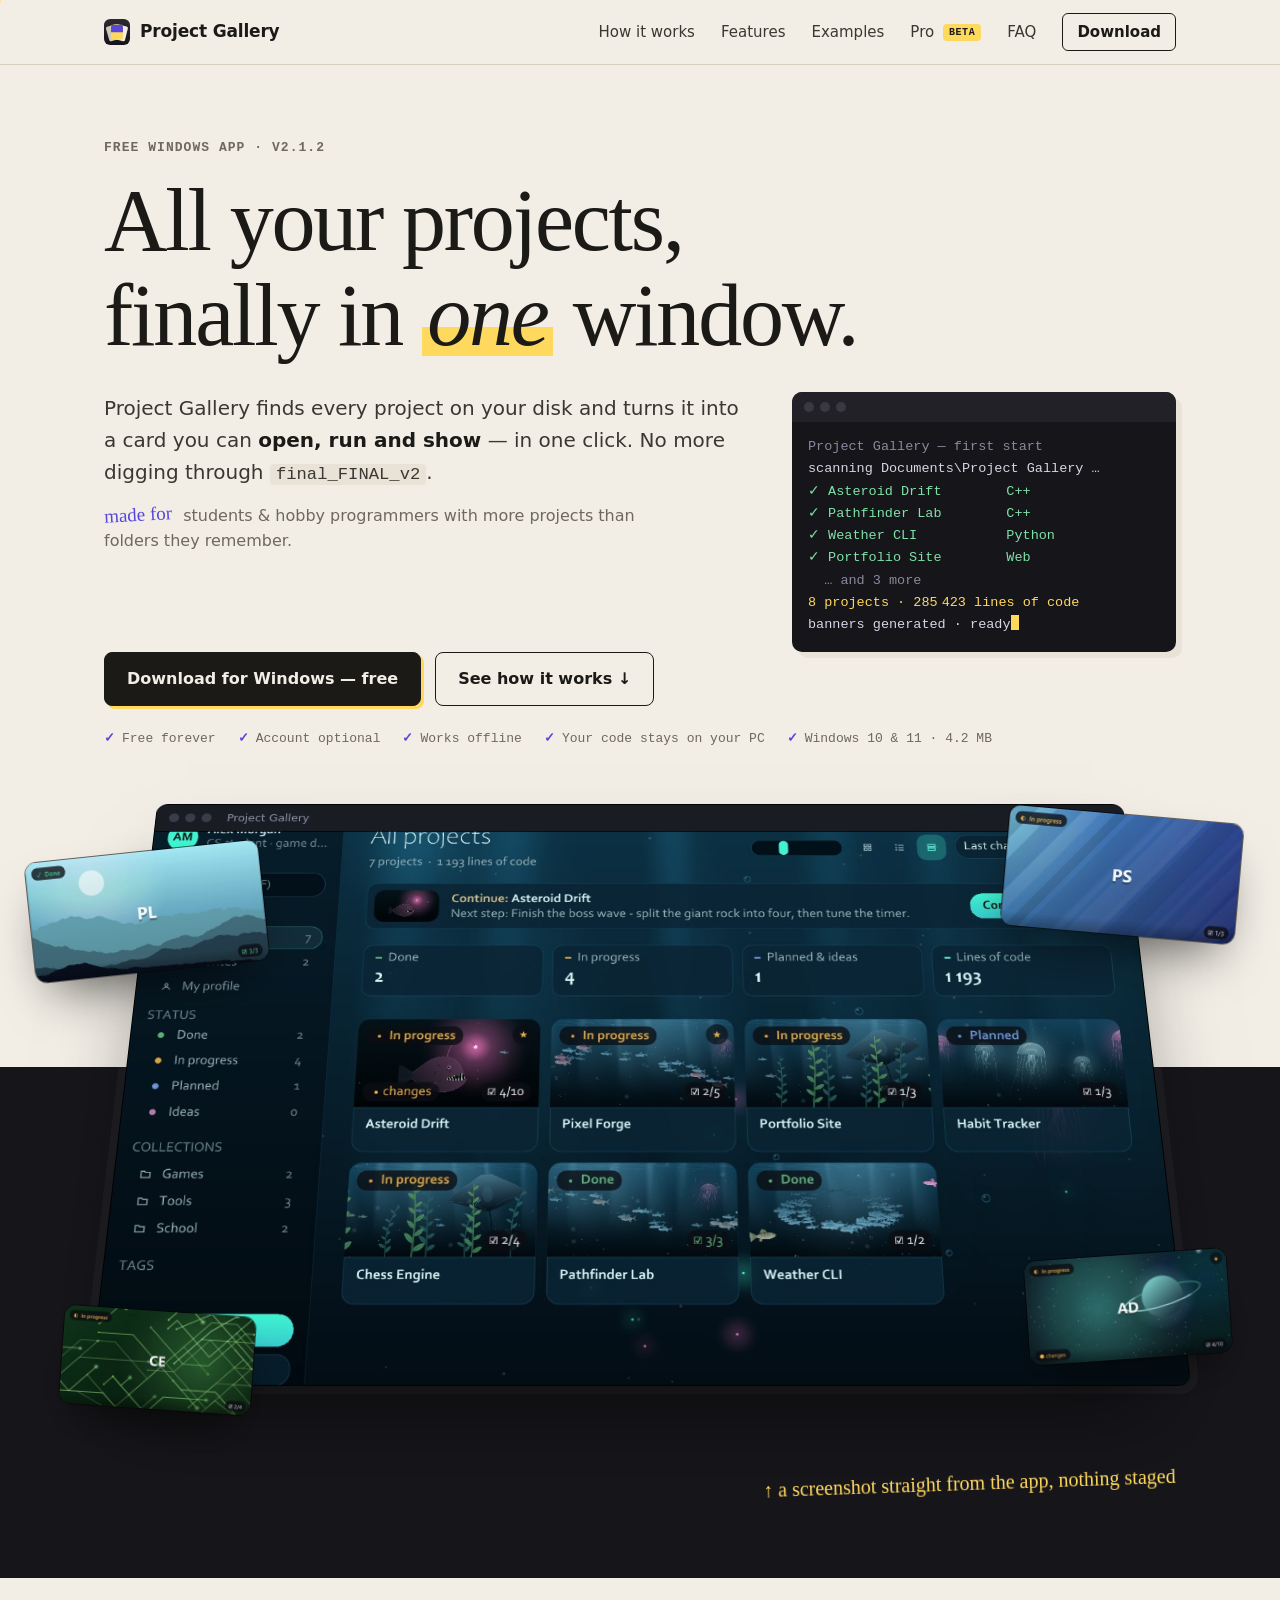
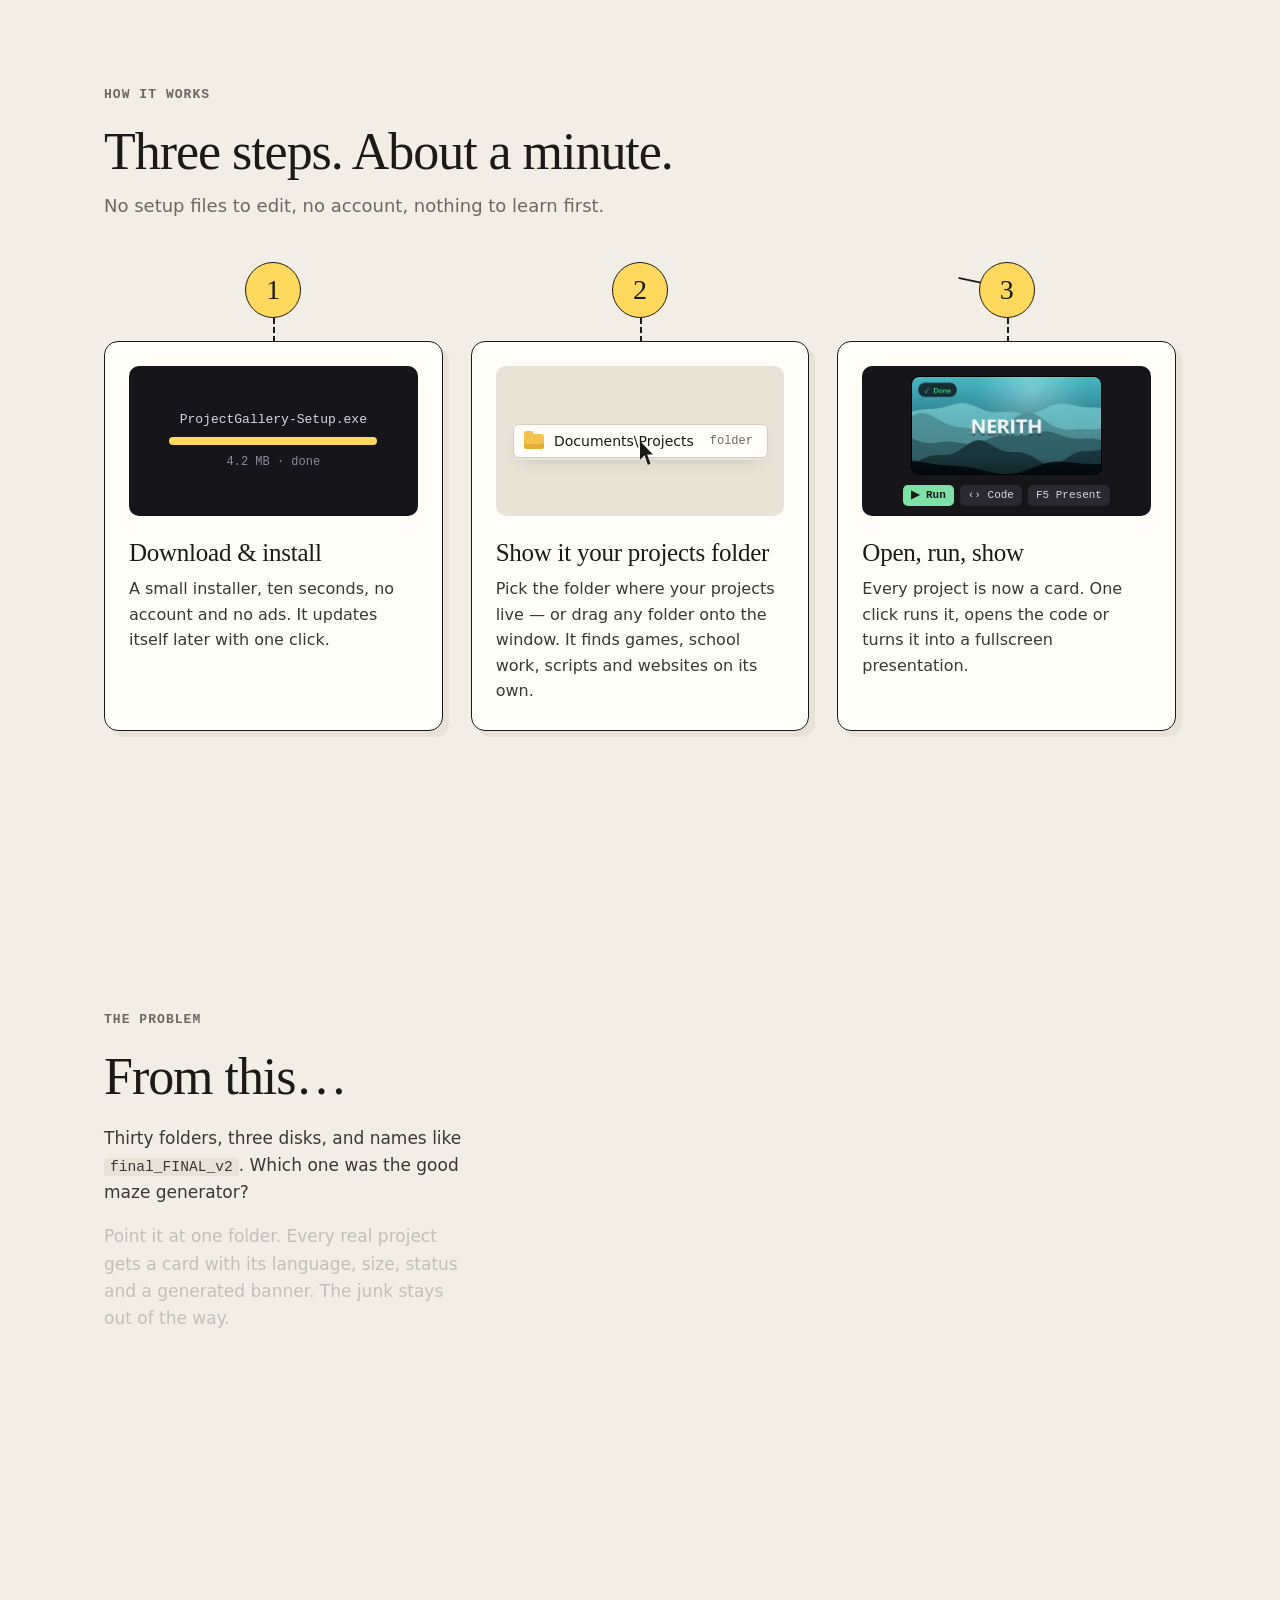
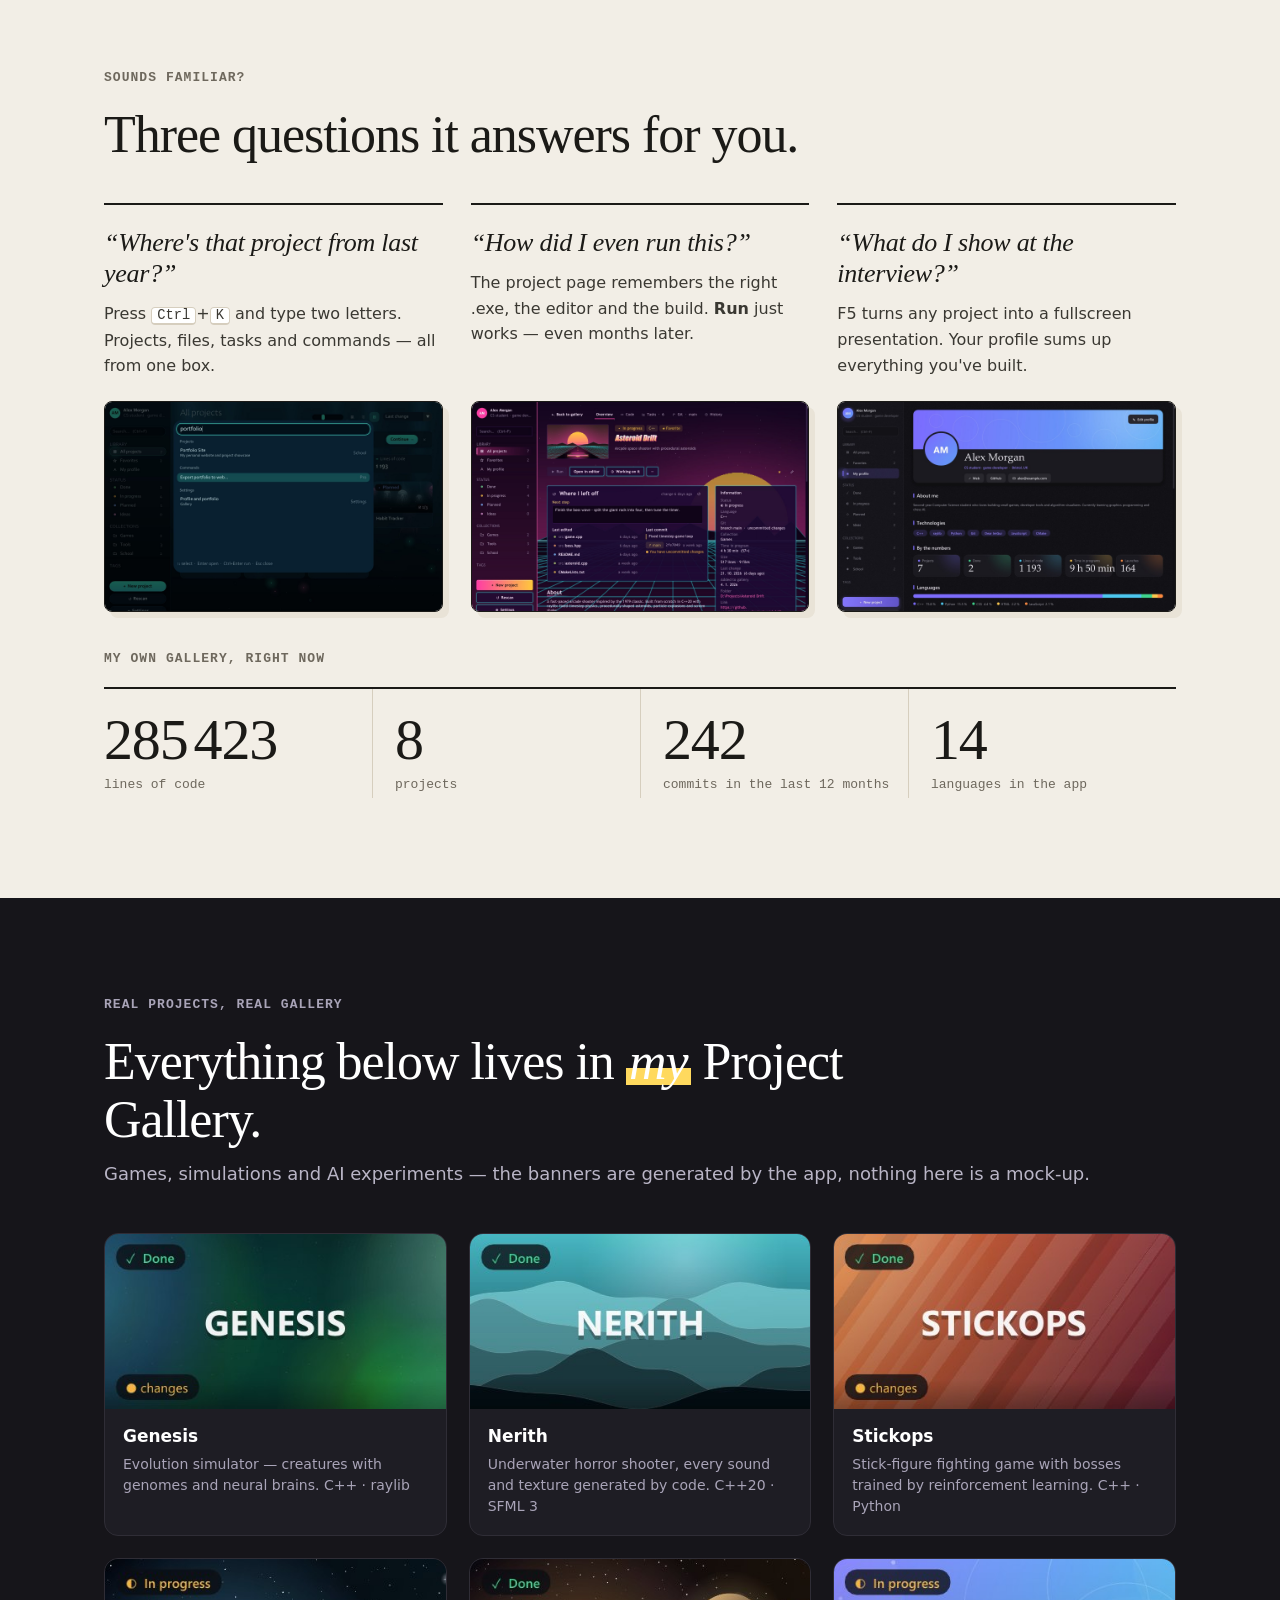
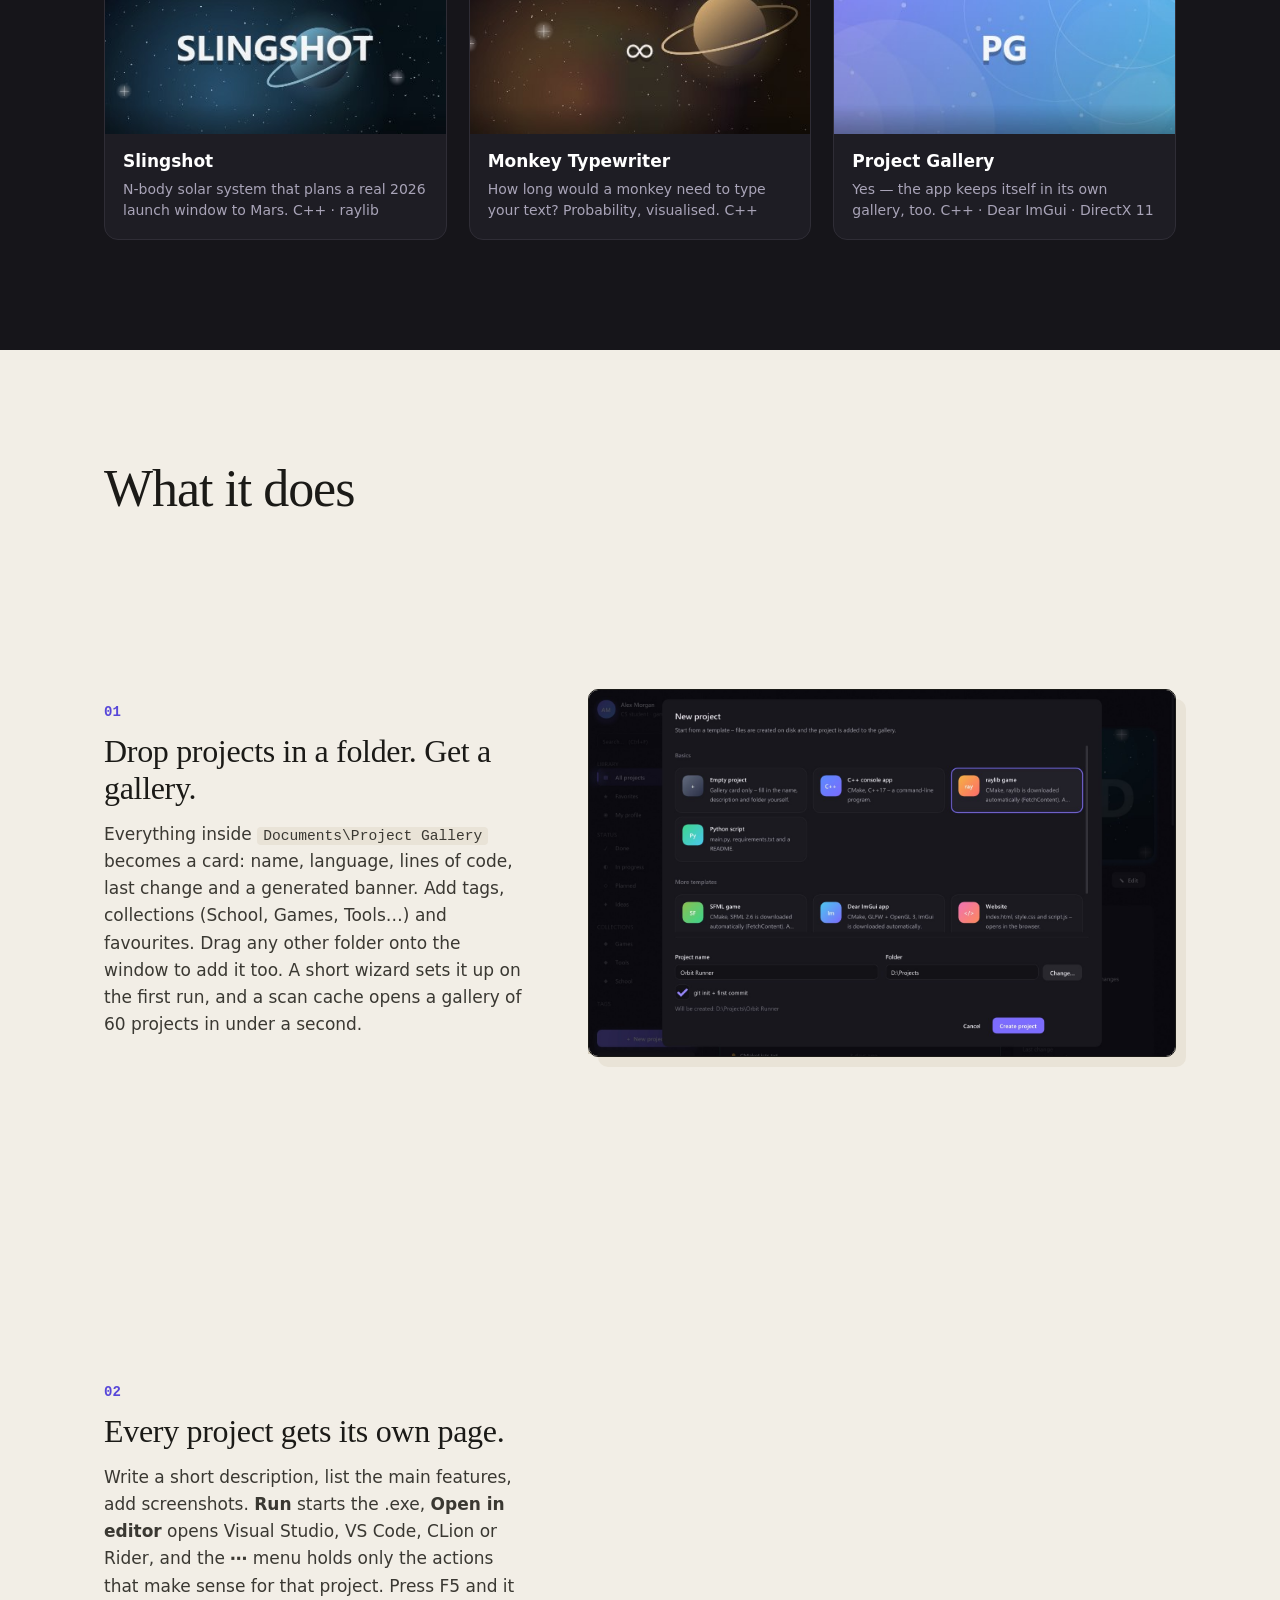
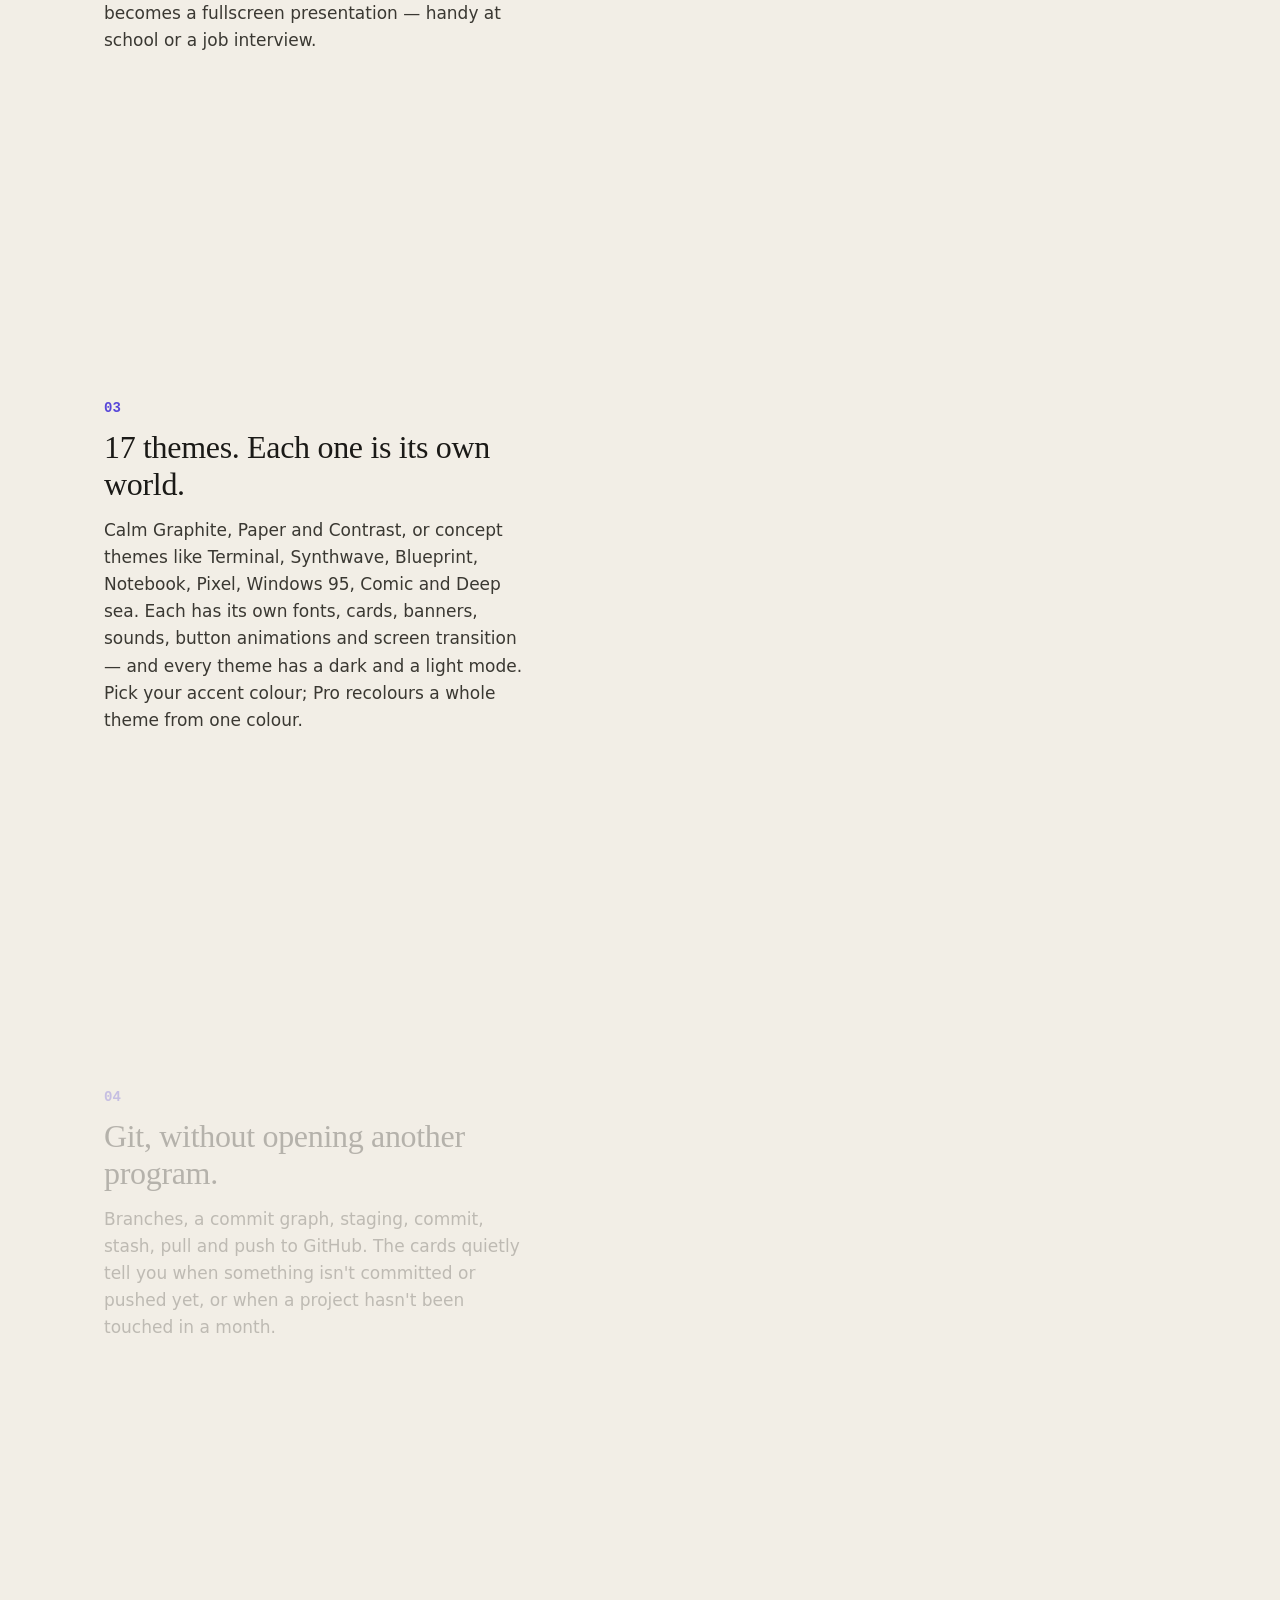
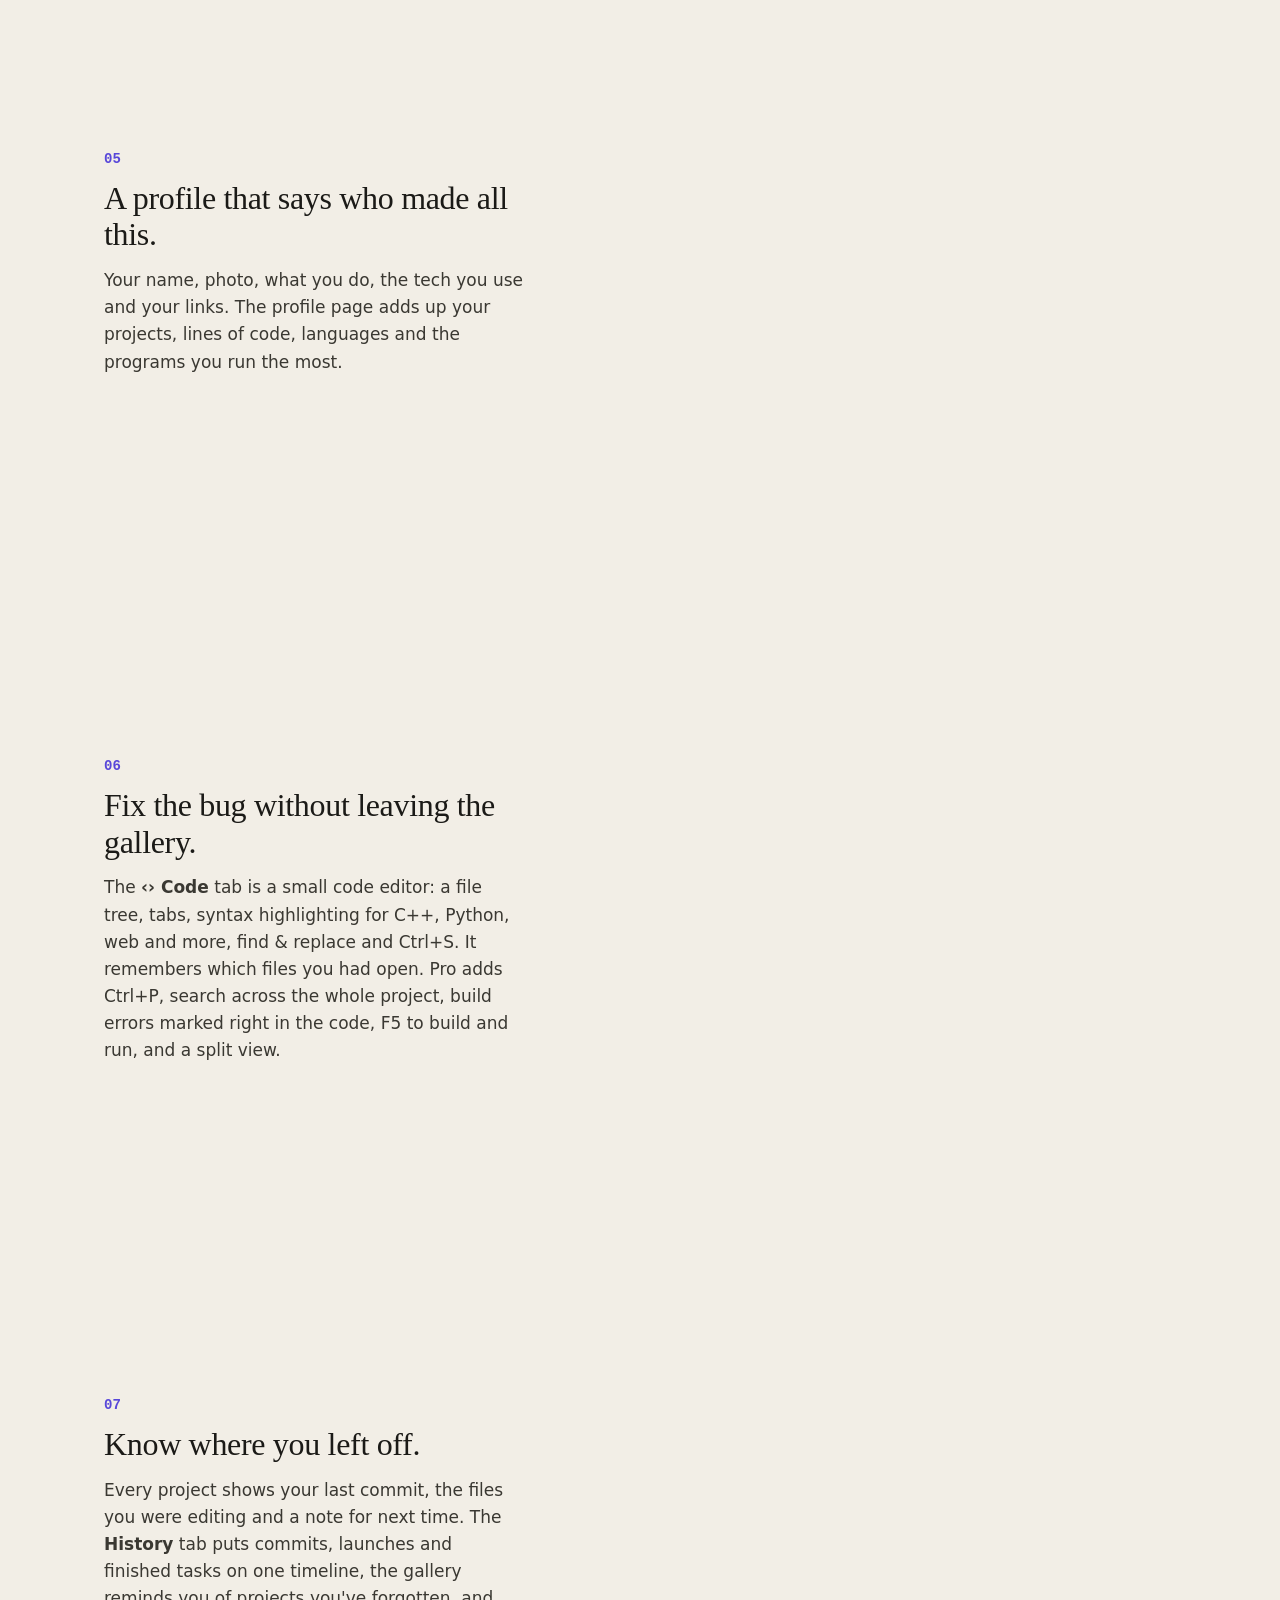
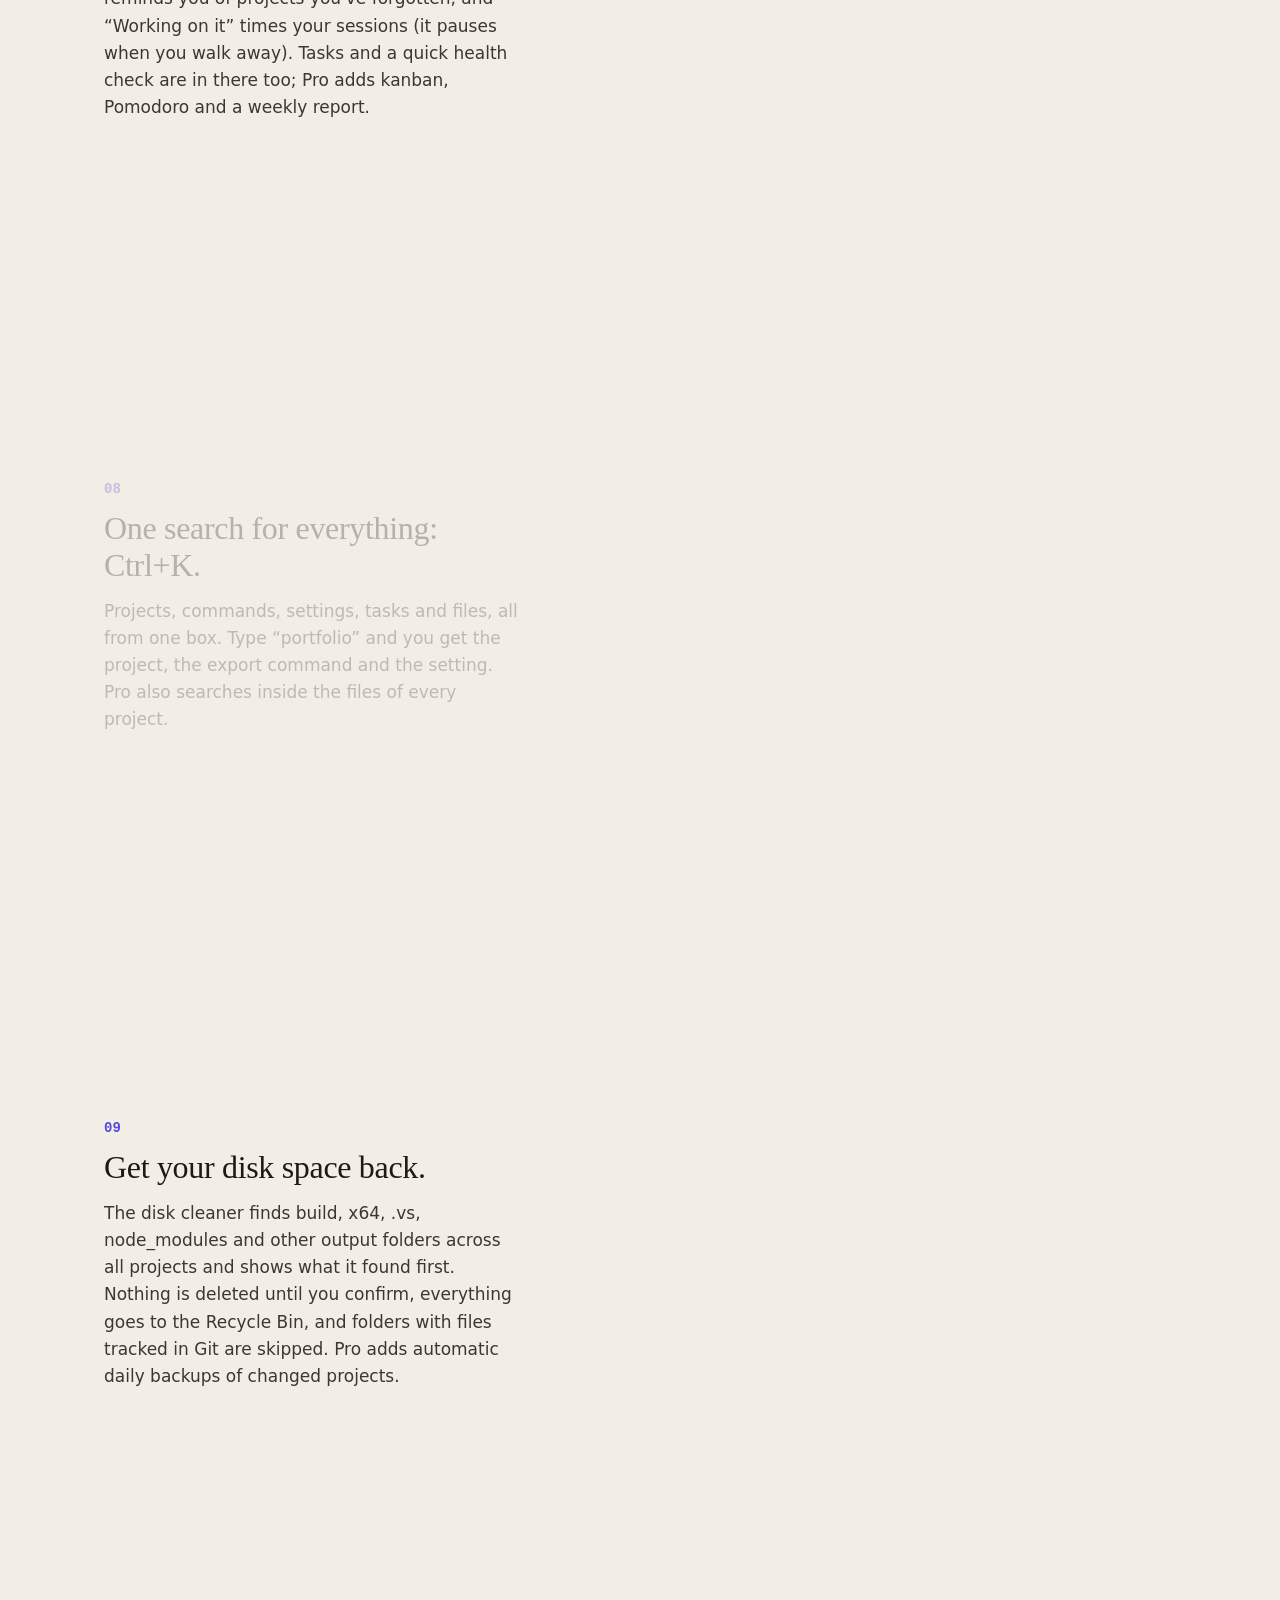
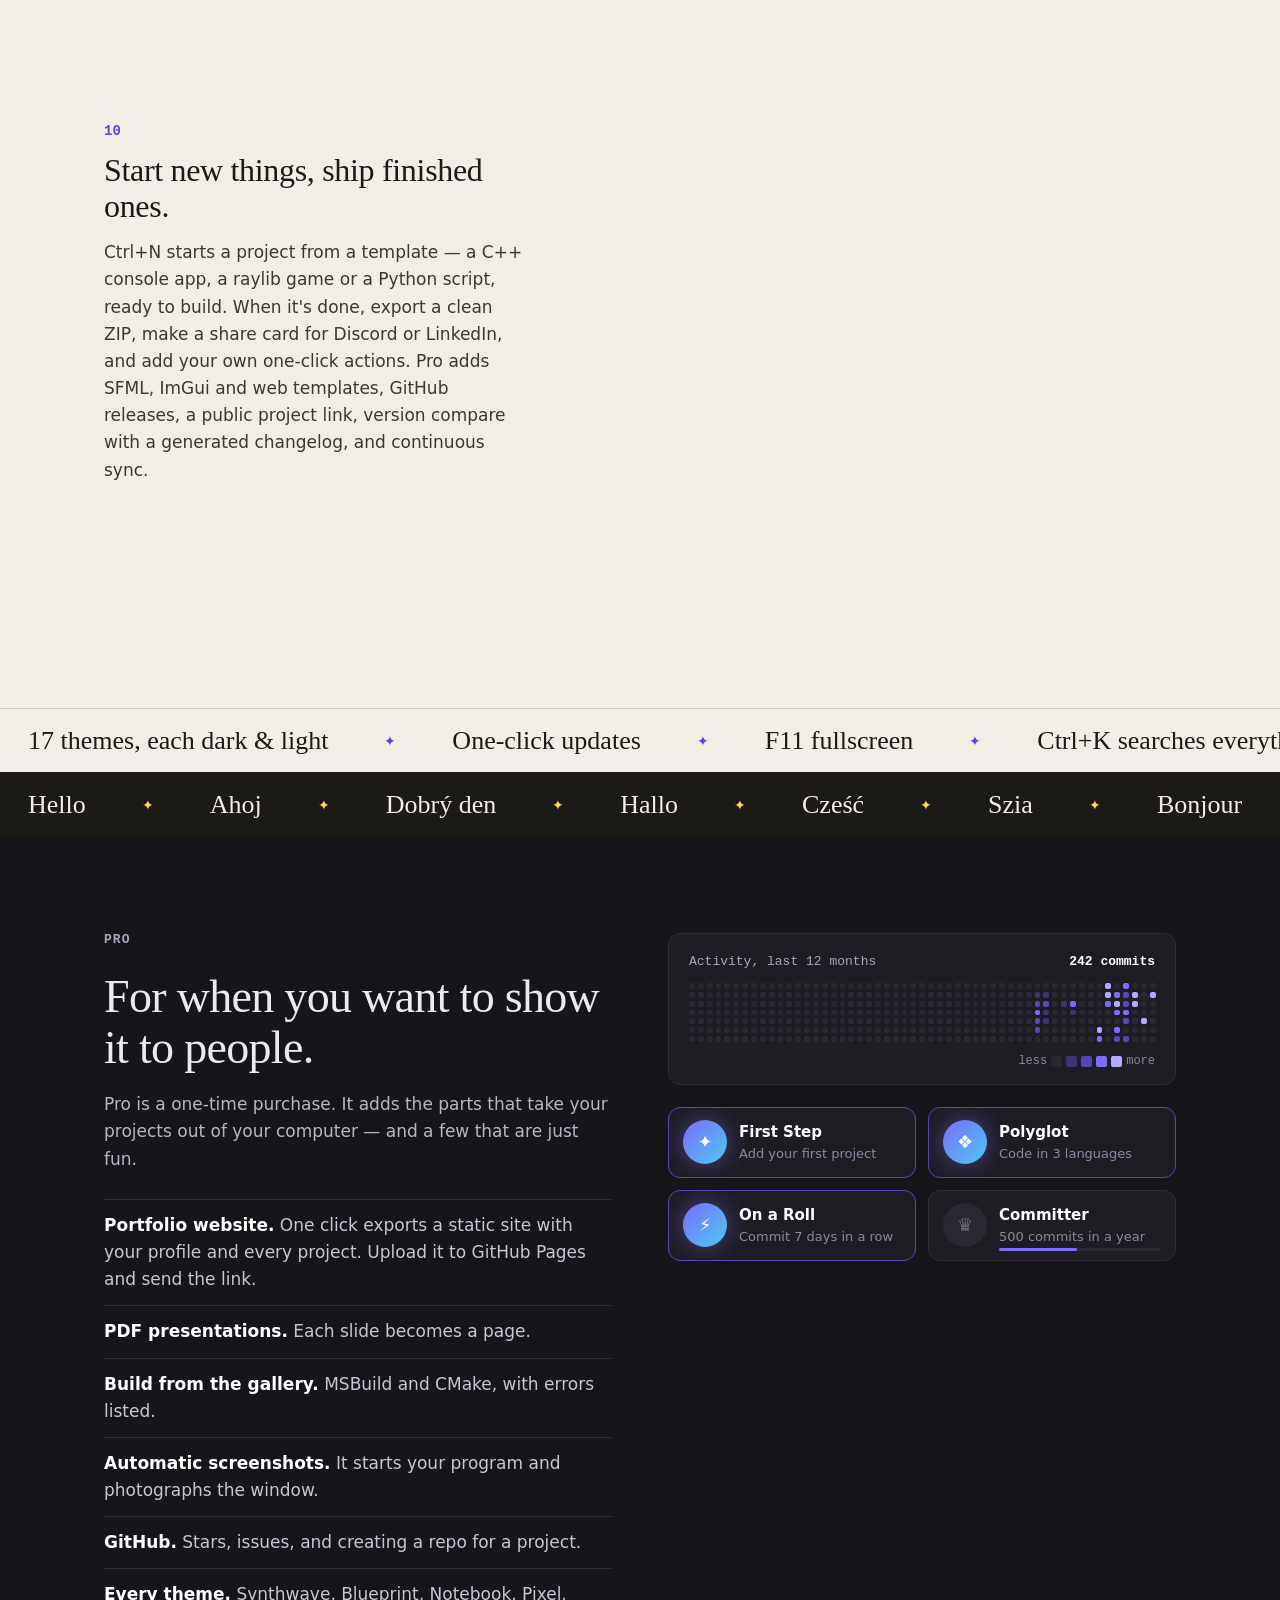
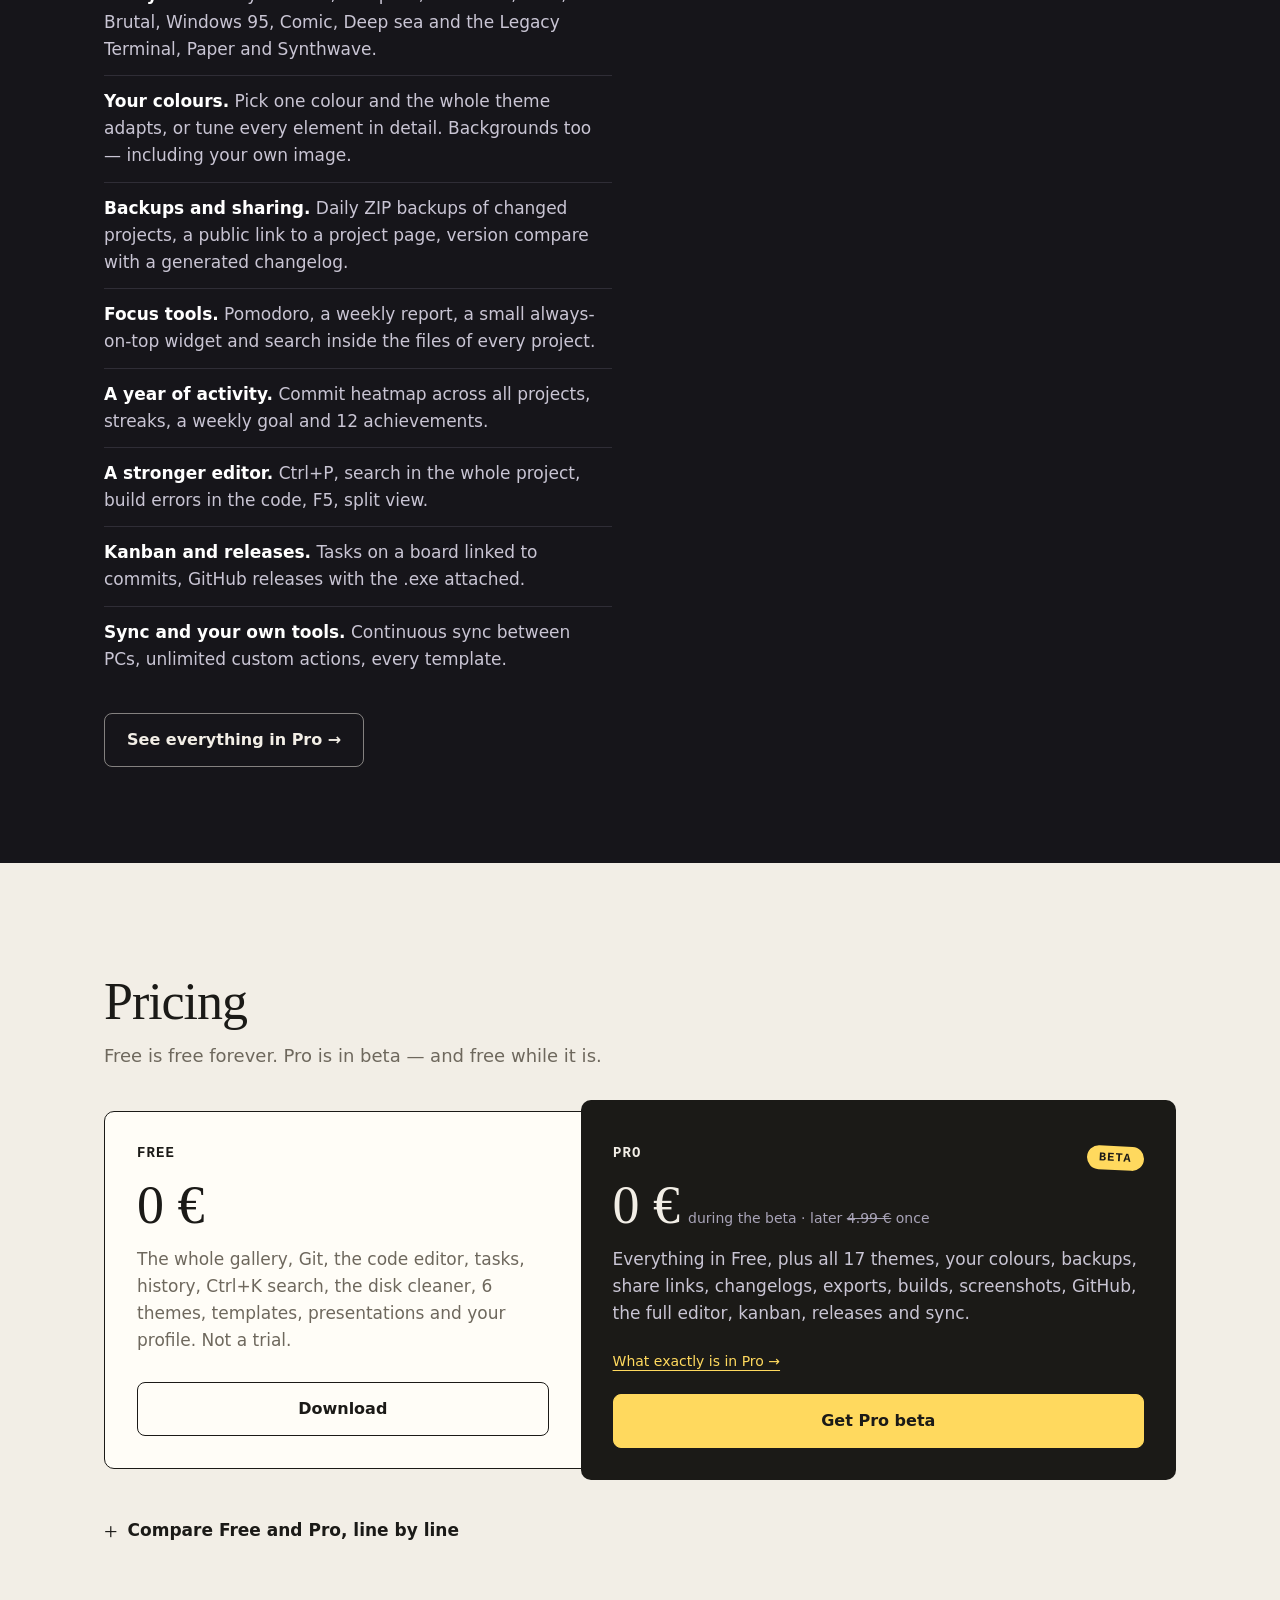
==== index.html @ cb6d7d83 "Merge main" ====
<!doctype html>
<html lang="en">
<head>
<meta charset="utf-8">
<meta name="viewport" content="width=device-width, initial-scale=1">
<title>Project Gallery — all your projects in one window</title>
<meta name="description" content="A small Windows app that turns the folder full of your old and new projects into a gallery you can actually open, run and show to people.">
<link rel="icon" href="assets/img/favicon.svg" type="image/svg+xml">
<link rel="stylesheet" href="assets/vendor/lenis.css">
<link rel="stylesheet" href="assets/css/style.css">
<link rel="stylesheet" href="assets/css/dynamic.css">
<script>
  // animácie len ak ich používateľ nevypol; ak sa skript nenačíta, obsah sa po chvíli aj tak ukáže
  if (!matchMedia("(prefers-reduced-motion: reduce)").matches) {
    document.documentElement.classList.add("js-anim");
    setTimeout(function () { if (!window.__dynReady) document.documentElement.classList.remove("js-anim"); }, 3000);
  }
</script>
<meta property="og:type" content="website">
<meta property="og:url" content="https://baca-z-lesa.github.io/">
<meta property="og:title" content="Project Gallery — all your projects in one window">
<meta property="og:description" content="A free Windows app that finds every project on your disk and turns it into a card you can open, run and show. Pro is free during the beta.">
<meta property="og:image" content="https://baca-z-lesa.github.io/assets/img/new/gallery.jpg">
<meta name="twitter:card" content="summary_large_image">
</head>
<body class="dyn">

<div class="progress" aria-hidden="true"><span></span></div>

<header class="top">
  <div class="wrap top-in">
    <a class="brand" href="#top">
      <img class="logo" src="assets/img/logo.svg" width="26" height="26" alt="">
      Project Gallery
    </a>
    <nav>
      <a href="#how">How it works</a>
      <a href="#features">Features</a>
      <a href="#showcase">Examples</a>
      <a href="pro.html">Pro <small class="beta-pill">beta</small></a>
      <a href="#faq">FAQ</a>
      <a class="nav-dl" data-href="download" href="#">Download</a>
    </nav>
  </div>
</header>

<main id="top">

<!-- ============================================================ HERO -->
<section class="d-hero">
  <div class="wrap">
    <p class="kicker reveal-up">Free Windows app · v<span data-site="version">2.1.2</span></p>
    <h1 class="d-title">
      <span class="line"><span>All your projects,</span></span>
      <span class="line"><span>finally in <em class="mark">one</em> window.</span></span>
    </h1>
    <div class="d-hero-row">
      <div>
        <p class="lede reveal-up">Project Gallery finds every project on your disk and turns it into a card you can <b>open, run and show</b> — in one click. No more digging through <code>final_FINAL_v2</code>.</p>
        <p class="for reveal-up"><span class="hand-in">made for</span> students &amp; hobby programmers with more projects than folders they remember.</p>
      </div>
      <div class="term reveal-up" aria-hidden="true">
        <div class="term-bar"><i></i><i></i><i></i></div>
        <pre><code id="term"></code></pre>
      </div>
    </div>
    <div class="cta reveal-up">
      <a class="btn btn-ink magnet" data-href="download" href="#">Download for Windows — free</a>
      <a class="btn btn-line magnet" href="#how">See how it works ↓</a>
    </div>
    <ul class="trust reveal-up">
      <li>Free forever</li><li>Account optional</li><li>Works offline</li><li>Your code stays on your PC</li><li>Windows 10 &amp; 11 · 4.2&nbsp;MB</li>
    </ul>
  </div>

  <div class="d-stage">
    <div class="wrap">
      <div class="d-frame-wrap">
        <figure class="d-frame">
          <div class="d-frame-bar"><i></i><i></i><i></i><span>Project Gallery</span></div>
          <img class="d-video" src="assets/img/new/gallery.jpg" alt="Project Gallery with a demo gallery of seven projects">
        </figure>
        <img class="float f1" src="assets/img/new/cards-pathfinder-lab.jpg" alt="" aria-hidden="true">
        <img class="float f2" src="assets/img/new/cards-portfolio-site.jpg" alt="" aria-hidden="true">
        <img class="float f3" src="assets/img/new/cards-chess-engine.jpg" alt="" aria-hidden="true">
        <img class="float f4" src="assets/img/new/cards-asteroid-drift.jpg" alt="" aria-hidden="true">
      </div>
      <p class="d-caption"><span class="hand">↑ a screenshot straight from the app, nothing staged</span></p>
    </div>
  </div>
</section>

<!-- ============================================================ AKO TO FUNGUJE -->
<section id="how" class="how wrap">
  <p class="kicker">How it works</p>
  <h2 class="section-h">Three steps. About a minute.</h2>
  <p class="section-sub">No setup files to edit, no account, nothing to learn first.</p>
  <div class="how-grid">
    <svg class="how-line" viewBox="0 0 1000 40" preserveAspectRatio="none" aria-hidden="true"><path d="M158 20 C 270 -12, 390 52, 500 20 S 730 -12, 842 20"/></svg>
    <article class="how-step">
      <span class="how-n">1</span>
      <div class="how-vis vis-dl" aria-hidden="true">
        <b>ProjectGallery-Setup.exe</b>
        <span class="bar"><i></i></span>
        <small>4.2 MB · done</small>
      </div>
      <h3>Download &amp; install</h3>
      <p>A small installer, ten seconds, no account and no ads. It updates itself later with one click.</p>
    </article>
    <article class="how-step">
      <span class="how-n">2</span>
      <div class="how-vis vis-folder" aria-hidden="true">
        <div class="chip"><b class="fi"></b>Documents\Projects<small>folder</small></div>
        <span class="cursor"></span>
      </div>
      <h3>Show it your projects folder</h3>
      <p>Pick the folder where your projects live — or drag any folder onto the window. It finds games, school work, scripts and websites on its own.</p>
    </article>
    <article class="how-step">
      <span class="how-n">3</span>
      <div class="how-vis vis-card" aria-hidden="true">
        <img src="assets/img/cards/nerith.jpg" alt="">
        <div class="mini-btns"><span class="go">▶ Run</span><span>‹› Code</span><span>F5 Present</span></div>
      </div>
      <h3>Open, run, show</h3>
      <p>Every project is now a card. One click runs it, opens the code or turns it into a fullscreen presentation.</p>
    </article>
  </div>
</section>

<!-- ============================================================ PRED / PO -->
<section id="story" class="d-story">
  <div class="d-story-pin">
    <div class="wrap d-story-in">
      <div class="d-story-text">
        <p class="kicker">The problem</p>
        <h2 class="section-h swap"><span class="s1">From this…</span><span class="s2">…to this.</span></h2>
        <p class="d-story-p p1">Thirty folders, three disks, and names like <code>final_FINAL_v2</code>. Which one was the good maze generator?</p>
        <p class="d-story-p p2">Point it at one folder. Every real project gets a card with its language, size, status and a generated banner. The junk stays out of the way.</p>
      </div>
      <div class="d-board" aria-hidden="true">
        <div class="mess">
          <div class="chip real" data-card="0"><b class="fi"></b>AsteroidDrift<small>File folder</small></div>
          <div class="chip junk"><b class="fi"></b>New folder (3)<small>File folder</small></div>
          <div class="chip real" data-card="1"><b class="fi"></b>pathfinder-lab<small>File folder</small></div>
          <div class="chip junk"><b class="fi"></b>final_FINAL_v2<small>File folder</small></div>
          <div class="chip real" data-card="2"><b class="fi"></b>PixelForge<small>File folder</small></div>
          <div class="chip junk"><b class="fi"></b>test123<small>File folder</small></div>
          <div class="chip real" data-card="3"><b class="fi"></b>chess_engine_v3<small>File folder</small></div>
          <div class="chip junk"><b class="fi"></b>asdf<small>File folder</small></div>
          <div class="chip real" data-card="4"><b class="fi"></b>weather-cli<small>File folder</small></div>
          <div class="chip junk"><b class="fi"></b>school_project_DONT_DELETE<small>File folder</small></div>
          <div class="chip real" data-card="5"><b class="fi"></b>portfolio<small>File folder</small></div>
          <div class="chip junk"><b class="fi"></b>Untitled-1<small>File folder</small></div>
          <div class="chip junk"><b class="fi"></b>copy of copy of maze<small>File folder</small></div>
        </div>
        <div class="neat">
          <div class="card"><img src="assets/img/new/cards-asteroid-drift.jpg" alt=""><p>Asteroid Drift<span>C++ · in progress</span></p></div>
          <div class="card"><img src="assets/img/new/cards-pathfinder-lab.jpg" alt=""><p>Pathfinder Lab<span>C++ · done</span></p></div>
          <div class="card"><img src="assets/img/new/cards-pixel-forge.jpg" alt=""><p>Pixel Forge<span>C++ · in progress</span></p></div>
          <div class="card"><img src="assets/img/new/cards-chess-engine.jpg" alt=""><p>Chess Engine<span>C++ · in progress</span></p></div>
          <div class="card"><img src="assets/img/new/cards-weather-cli.jpg" alt=""><p>Weather CLI<span>Python · done</span></p></div>
          <div class="card"><img src="assets/img/new/cards-portfolio-site.jpg" alt=""><p>Portfolio Site<span>Web · in progress</span></p></div>
        </div>
      </div>
    </div>
  </div>
</section>

<!-- ============================================================ OTÁZKY, KTORÉ RIEŠI -->
<section id="why" class="ask wrap">
  <p class="kicker">Sounds familiar?</p>
  <h2 class="section-h">Three questions it answers for you.</h2>
  <div class="ask-grid">
    <article class="ask-card">
      <p class="ask-q">“Where's that project from last year?”</p>
      <p class="ask-a">Press <kbd>Ctrl</kbd>+<kbd>K</kbd> and type two letters. Projects, files, tasks and commands — all from one box.</p>
      <img src="assets/img/new/search.jpg" alt="Ctrl+K search in Project Gallery" data-zoom loading="lazy">
    </article>
    <article class="ask-card">
      <p class="ask-q">“How did I even run this?”</p>
      <p class="ask-a">The project page remembers the right .exe, the editor and the build. <b>Run</b> just works — even months later.</p>
      <img src="assets/img/new/project.jpg" alt="Project page with Run and Open in editor" data-zoom loading="lazy">
    </article>
    <article class="ask-card">
      <p class="ask-q">“What do I show at the interview?”</p>
      <p class="ask-a">F5 turns any project into a fullscreen presentation. Your profile sums up everything you've built.</p>
      <img src="assets/img/new/profile.jpg" alt="Profile page with projects and languages" data-zoom loading="lazy">
    </article>
  </div>
</section>

<!-- ============================================================ ČÍSLA -->
<section class="d-numbers">
  <div class="wrap">
    <p class="kicker">My own gallery, right now</p>
    <div class="nums">
      <div><b data-count="285423">0</b><span>lines of code</span></div>
      <div><b data-count="8">0</b><span>projects</span></div>
      <div><b data-count="242">0</b><span>commits in the last 12 months</span></div>
      <div><b data-count="14">0</b><span>languages in the app</span></div>
    </div>
  </div>
</section>

<!-- ============================================================ SKUTOČNÉ PROJEKTY -->
<section id="showcase" class="shw">
  <div class="wrap">
    <p class="kicker light">Real projects, real gallery</p>
    <h2 class="section-h">Everything below lives in <em class="mark">my</em> Project Gallery.</h2>
    <p class="section-sub">Games, simulations and AI experiments — the banners are generated by the app, nothing here is a mock-up.</p>
    <div class="shw-grid">
      <figure class="shw-card"><img src="assets/img/cards/genesis.jpg" alt="Genesis banner" loading="lazy"><figcaption><b>Genesis</b><span>Evolution simulator — creatures with genomes and neural brains. C++ · raylib</span></figcaption></figure>
      <figure class="shw-card"><img src="assets/img/cards/nerith.jpg" alt="Nerith banner" loading="lazy"><figcaption><b>Nerith</b><span>Underwater horror shooter, every sound and texture generated by code. C++20 · SFML 3</span></figcaption></figure>
      <figure class="shw-card"><img src="assets/img/cards/stickops.jpg" alt="Stickops banner" loading="lazy"><figcaption><b>Stickops</b><span>Stick-figure fighting game with bosses trained by reinforcement learning. C++ · Python</span></figcaption></figure>
      <figure class="shw-card"><img src="assets/img/cards/slingshot.jpg" alt="Slingshot banner" loading="lazy"><figcaption><b>Slingshot</b><span>N-body solar system that plans a real 2026 launch window to Mars. C++ · raylib</span></figcaption></figure>
      <figure class="shw-card"><img src="assets/img/cards/monkey.jpg" alt="Monkey typewriter banner" loading="lazy"><figcaption><b>Monkey Typewriter</b><span>How long would a monkey need to type your text? Probability, visualised. C++</span></figcaption></figure>
      <figure class="shw-card"><img src="assets/img/cards/gallery.jpg" alt="Project Gallery banner" loading="lazy"><figcaption><b>Project Gallery</b><span>Yes — the app keeps itself in its own gallery, too. C++ · Dear ImGui · DirectX 11</span></figcaption></figure>
    </div>
  </div>
</section>

<!-- ============================================================ FUNKCIE (scrollytelling) -->
<section id="features" class="d-features">
  <div class="wrap">
    <h2 class="section-h">What it does</h2>
    <div class="d-feat-grid">
      <div class="d-steps">
        <article class="d-step" data-shot="0">
          <span class="num">01</span>
          <h3>Drop projects in a folder. Get a gallery.</h3>
          <p>Everything inside <code>Documents\Project Gallery</code> becomes a card: name, language, lines of code, last change and a generated banner. Add tags, collections (School, Games, Tools…) and favourites. Drag any other folder onto the window to add it too. A short wizard sets it up on the first run, and a scan cache opens a gallery of 60 projects in under a second.</p>
        </article>
        <article class="d-step" data-shot="1">
          <span class="num">02</span>
          <h3>Every project gets its own page.</h3>
          <p>Write a short description, list the main features, add screenshots. <b>Run</b> starts the .exe, <b>Open in editor</b> opens Visual Studio, VS Code, CLion or Rider, and the <b>⋯</b> menu holds only the actions that make sense for that project. Press F5 and it becomes a fullscreen presentation — handy at school or a job interview.</p>
        </article>
        <article class="d-step" data-shot="2">
          <span class="num">03</span>
          <h3>17 themes. Each one is its own world.</h3>
          <p>Calm Graphite, Paper and Contrast, or concept themes like Terminal, Synthwave, Blueprint, Notebook, Pixel, Windows 95, Comic and Deep sea. Each has its own fonts, cards, banners, sounds, button animations and screen transition — and every theme has a dark and a light mode. Pick your accent colour; Pro recolours a whole theme from one colour.</p>
        </article>
        <article class="d-step" data-shot="3">
          <span class="num">04</span>
          <h3>Git, without opening another program.</h3>
          <p>Branches, a commit graph, staging, commit, stash, pull and push to GitHub. The cards quietly tell you when something isn't committed or pushed yet, or when a project hasn't been touched in a month.</p>
        </article>
        <article class="d-step" data-shot="4">
          <span class="num">05</span>
          <h3>A profile that says who made all this.</h3>
          <p>Your name, photo, what you do, the tech you use and your links. The profile page adds up your projects, lines of code, languages and the programs you run the most.</p>
        </article>
        <article class="d-step" data-shot="5">
          <span class="num">06</span>
          <h3>Fix the bug without leaving the gallery.</h3>
          <p>The <b>‹› Code</b> tab is a small code editor: a file tree, tabs, syntax highlighting for C++, Python, web and more, find &amp; replace and Ctrl+S. It remembers which files you had open. Pro adds Ctrl+P, search across the whole project, build errors marked right in the code, F5 to build and run, and a split view.</p>
        </article>
        <article class="d-step" data-shot="6">
          <span class="num">07</span>
          <h3>Know where you left off.</h3>
          <p>Every project shows your last commit, the files you were editing and a note for next time. The <b>History</b> tab puts commits, launches and finished tasks on one timeline, the gallery reminds you of projects you've forgotten, and “Working on it” times your sessions (it pauses when you walk away). Tasks and a quick health check are in there too; Pro adds kanban, Pomodoro and a weekly report.</p>
        </article>
        <article class="d-step" data-shot="7">
          <span class="num">08</span>
          <h3>One search for everything: Ctrl+K.</h3>
          <p>Projects, commands, settings, tasks and files, all from one box. Type “portfolio” and you get the project, the export command and the setting. Pro also searches inside the files of every project.</p>
        </article>
        <article class="d-step" data-shot="8">
          <span class="num">09</span>
          <h3>Get your disk space back.</h3>
          <p>The disk cleaner finds build, x64, .vs, node_modules and other output folders across all projects and shows what it found first. Nothing is deleted until you confirm, everything goes to the Recycle Bin, and folders with files tracked in Git are skipped. Pro adds automatic daily backups of changed projects.</p>
        </article>
        <article class="d-step" data-shot="9">
          <span class="num">10</span>
          <h3>Start new things, ship finished ones.</h3>
          <p>Ctrl+N starts a project from a template — a C++ console app, a raylib game or a Python script, ready to build. When it's done, export a clean ZIP, make a share card for Discord or LinkedIn, and add your own one-click actions. Pro adds SFML, ImGui and web templates, GitHub releases, a public project link, version compare with a generated changelog, and continuous sync.</p>
        </article>
      </div>
      <div class="d-sticky">
        <div class="d-shots">
          <img class="on" src="assets/img/new/gallery.jpg" alt="Gallery view in the Deep sea theme" data-zoom>
          <img src="assets/img/new/project.jpg" alt="Project page in the Synthwave theme" data-zoom>
          <img src="assets/img/new/theme-blueprint.jpg" alt="Gallery in the Blueprint theme" data-zoom>
          <img src="assets/img/new/git.jpg" alt="Git tab" data-zoom>
          <img src="assets/img/new/profile.jpg" alt="Profile page" data-zoom>
          <img src="assets/img/new/editor.jpg" alt="Code editor" data-zoom>
          <img src="assets/img/new/history.jpg" alt="Project history timeline" data-zoom>
          <img src="assets/img/new/search.jpg" alt="Ctrl+K search" data-zoom>
          <img src="assets/img/new/cleaner.jpg" alt="Disk cleanup preview" data-zoom>
          <img src="assets/img/new/templates.jpg" alt="New project templates" data-zoom>
        </div>
        <div class="d-dots"><i class="on"></i><i></i><i></i><i></i><i></i><i></i><i></i><i></i><i></i><i></i></div>
      </div>
    </div>
  </div>

  <div class="marquee" aria-label="Also in there">
    <div class="mq-track">
      <span>17 themes, each dark &amp; light</span><span>One-click updates</span><span>F11 fullscreen</span><span>Ctrl+K searches everything</span><span>Project history timeline</span><span>Work timer</span><span>Disk cleaner</span><span>Reminders for forgotten projects</span><span>Clone your projects on a second PC</span><span>Tracks how long each program ran</span><span>README.md generator</span><span>Tray icon with recent projects</span><span>Automatic backups</span><span>Delete to Recycle Bin</span><span>Drag &amp; drop folders</span><span>Fullscreen presentations</span><span>Code editor built in</span><span>Project templates</span><span>Tasks per project</span><span>ZIP export</span><span>Share cards</span><span>Health check</span><span>Your own actions</span>
    </div>
  </div>
  <div class="marquee rev" aria-label="Languages">
    <div class="mq-track hello">
      <span>Hello</span><span>Ahoj</span><span>Dobrý den</span><span>Hallo</span><span>Cześć</span><span>Szia</span><span>Bonjour</span><span>Hola</span><span>Ciao</span><span>Olá</span><span>Hoi</span><span>Привіт</span><span>Привет</span><span>Merhaba</span>
    </div>
  </div>
</section>

<!-- ============================================================ CITÁTY (zobrazí sa, keď sú v config.js → testimonials) -->
<section id="voices" class="voices wrap" hidden>
  <p class="kicker">People using it</p>
  <h2 class="section-h">What they say.</h2>
  <div class="v-grid"></div>
</section>

<!-- ============================================================ PRO -->
<section class="pro-band d-pro">
  <div class="wrap pro-in">
    <div class="pro-text">
      <p class="kicker light">Pro</p>
      <h2>For when you want to show it to people.</h2>
      <p>Pro is a one-time purchase. It adds the parts that take your projects out of your computer — and a few that are just fun.</p>
      <ul class="pro-list">
        <li><b>Portfolio website.</b> One click exports a static site with your profile and every project. Upload it to GitHub Pages and send the link.</li>
        <li><b>PDF presentations.</b> Each slide becomes a page.</li>
        <li><b>Build from the gallery.</b> MSBuild and CMake, with errors listed.</li>
        <li><b>Automatic screenshots.</b> It starts your program and photographs the window.</li>
        <li><b>GitHub.</b> Stars, issues, and creating a repo for a project.</li>
        <li><b>Every theme.</b> Synthwave, Blueprint, Notebook, Pixel, Brutal, Windows 95, Comic, Deep sea and the Legacy Terminal, Paper and Synthwave.</li>
        <li><b>Your colours.</b> Pick one colour and the whole theme adapts, or tune every element in detail. Backgrounds too — including your own image.</li>
        <li><b>Backups and sharing.</b> Daily ZIP backups of changed projects, a public link to a project page, version compare with a generated changelog.</li>
        <li><b>Focus tools.</b> Pomodoro, a weekly report, a small always-on-top widget and search inside the files of every project.</li>
        <li><b>A year of activity.</b> Commit heatmap across all projects, streaks, a weekly goal and 12 achievements.</li>
        <li><b>A stronger editor.</b> Ctrl+P, search in the whole project, build errors in the code, F5, split view.</li>
        <li><b>Kanban and releases.</b> Tasks on a board linked to commits, GitHub releases with the .exe attached.</li>
        <li><b>Sync and your own tools.</b> Continuous sync between PCs, unlimited custom actions, every template.</li>
      </ul>
      <a class="btn btn-ghost-l p-more" href="pro.html">See everything in Pro →</a>
    </div>
    <div class="d-pro-vis">
      <div class="heat-card">
        <div class="heat-head"><span>Activity, last 12 months</span><b><span data-count="242">0</span> commits</b></div>
        <div class="heat" id="heat"></div>
        <div class="heat-tip" id="heatTip" hidden></div>
        <div class="heat-legend">less <i class="l0"></i><i class="l1"></i><i class="l2"></i><i class="l3"></i><i class="l4"></i> more</div>
      </div>
      <div class="badges">
        <div class="badge"><i>✦</i><b>First Step</b><span>Add your first project</span></div>
        <div class="badge"><i>❖</i><b>Polyglot</b><span>Code in 3 languages</span></div>
        <div class="badge"><i>⚡&#xFE0E;</i><b>On a Roll</b><span>Commit 7 days in a row</span></div>
        <div class="badge locked"><i>♛</i><b>Committer</b><span>500 commits in a year</span><em style="--p:.48"></em></div>
      </div>
    </div>
  </div>
</section>

<!-- ============================================================ CENNÍK -->
<section id="pricing" class="pricing wrap d-pricing">
  <h2 class="section-h">Pricing</h2>
  <p class="section-sub">Free is free forever. Pro is in beta — and free while it is.</p>

  <div class="d-plans">
    <div class="d-plan">
      <h3>Free</h3>
      <p class="price">0 €</p>
      <p class="plan-d">The whole gallery, Git, the code editor, tasks, history, Ctrl+K search, the disk cleaner, 6 themes, templates, presentations and your profile. Not a trial.</p>
      <a class="btn btn-line" data-href="download" href="#">Download</a>
    </div>
    <div class="d-plan main">
      <div class="d-plan-top">
        <h3>Pro</h3>
        <span class="beta-tag">beta</span>
      </div>
      <p class="price">0 €<small>during the beta · later <s data-site="pricePro">4.99 €</s> once</small></p>
      <p class="plan-d" id="proDesc">Everything in Free, plus all 17 themes, your colours, backups, share links, changelogs, exports, builds, screenshots, GitHub, the full editor, kanban, releases and sync.</p>
      <a class="p-link" href="pro.html">What exactly is in Pro →</a>
      <a class="btn btn-ink magnet" id="buyBtn" data-buy="buyPro" href="#">Get Pro beta</a>
    </div>
  </div>

  <details class="d-compare">
    <summary>Compare Free and Pro, line by line</summary>
    <table class="compare">
      <thead><tr><th></th><th>Free</th><th>Pro</th></tr></thead>
      <tbody>
        <tr><td>Gallery, collections, tags, search</td><td>✓</td><td>✓</td></tr>
        <tr><td>Run projects + time tracking</td><td>✓</td><td>✓</td></tr>
        <tr><td>Presentations and banners</td><td>✓</td><td>✓</td></tr>
        <tr><td>Git: branches, commits, push, pull</td><td>✓</td><td>✓</td></tr>
        <tr><td>Code stats and commit heatmap per project</td><td>✓</td><td>✓</td></tr>
        <tr><td>Profile: photo, role, bio, links</td><td>✓</td><td>✓</td></tr>
        <tr><td>Code editor: tabs, highlighting, find &amp; replace</td><td>✓</td><td>✓</td></tr>
        <tr><td>“Where I left off”, tasks list, health check</td><td>✓</td><td>✓</td></tr>
        <tr><td>Project templates (C++, raylib, Python)</td><td>✓</td><td>✓</td></tr>
        <tr><td>ZIP export, share card, 2 custom actions</td><td>✓</td><td>✓</td></tr>
        <tr><td>Themes Graphite, Paper, Contrast, Terminal + Legacy Studio, Minimal (dark &amp; light)</td><td>✓</td><td>✓</td></tr>
        <tr><td>Accent colour for any theme</td><td>✓</td><td>✓</td></tr>
        <tr><td>Ctrl+K search: projects, commands, settings, tasks, files</td><td>✓</td><td>✓</td></tr>
        <tr><td>Project history, reminders, “Working on it” timer</td><td>✓</td><td>✓</td></tr>
        <tr><td>Disk cleaner (to the Recycle Bin)</td><td>✓</td><td>✓</td></tr>
        <tr><td>Tray quick menu, F11 fullscreen, first-run wizard</td><td>✓</td><td>✓</td></tr>
        <tr><td>Account: see and clone your projects on another PC</td><td>✓</td><td>✓</td></tr>
        <tr><td>One-click updates</td><td>✓</td><td>✓</td></tr>
        <tr><td>Concept themes Synthwave, Blueprint, Notebook, Pixel, Brutal, Windows 95, Comic, Deep sea + Legacy Terminal, Paper, Synthwave</td><td>—</td><td>✓</td></tr>
        <tr><td>Theme colours: simple (one colour) or detailed</td><td>—</td><td>✓</td></tr>
        <tr><td>Search inside file contents</td><td>—</td><td>✓</td></tr>
        <tr><td>Pomodoro, weekly report, mini always-on-top widget</td><td>—</td><td>✓</td></tr>
        <tr><td>Automatic daily backups with restore</td><td>—</td><td>✓</td></tr>
        <tr><td>Public share link for a project</td><td>—</td><td>✓</td></tr>
        <tr><td>Version compare and generated changelog</td><td>—</td><td>✓</td></tr>
        <tr><td>Portfolio website export</td><td>—</td><td>✓</td></tr>
        <tr><td>Presentation to PDF</td><td>—</td><td>✓</td></tr>
        <tr><td>Build from the gallery (MSBuild / CMake)</td><td>—</td><td>✓</td></tr>
        <tr><td>Automatic screenshots</td><td>—</td><td>✓</td></tr>
        <tr><td>GitHub stars, issues, new repo</td><td>—</td><td>✓</td></tr>
        <tr><td>Own backgrounds, including your image</td><td>—</td><td>✓</td></tr>
        <tr><td>Yearly activity, streaks, goal, achievements</td><td>—</td><td>✓</td></tr>
        <tr><td>Editor: Ctrl+P, search in project, build errors, F5, split view</td><td>—</td><td>✓</td></tr>
        <tr><td>Kanban board, tasks linked to commits</td><td>—</td><td>✓</td></tr>
        <tr><td>More templates (SFML, ImGui, web, your own)</td><td>—</td><td>✓</td></tr>
        <tr><td>GitHub releases, more share-card formats</td><td>—</td><td>✓</td></tr>
        <tr><td>Continuous sync between PCs, unlimited custom actions</td><td>—</td><td>✓</td></tr>
      </tbody>
    </table>
  </details>

  <ol class="steps">
    <li><b>Copy your Computer ID</b> in the app: <kbd>Ctrl</kbd>+<kbd>K</kbd> → <i>About &amp; license</i> → <i>Copy</i>.</li>
    <li><b>E-mail it to me.</b> I send back an activation code for that computer.</li>
    <li><b>Paste the code</b> in the same window and click <i>Activate</i>. Done, no restart.</li>
  </ol>
  <p class="fine">Step by step on the <a href="pro.html#beta">Pro page</a>. Activation needs the internet once; after that Pro works offline.</p>
</section>

<!-- ============================================================ BEZPEČNÉ STIAHNUTIE -->
<section id="safe" class="safe wrap">
  <div class="safe-in">
    <div>
      <p class="kicker">Before you download</p>
      <h2 class="section-h">Small, offline, and yours.</h2>
      <ul class="safe-list">
        <li><b>No ads, no tracking, account optional.</b> Open it and use it — sign in only if you want your profile on every computer.</li>
        <li><b>Your code never leaves your PC.</b> It only goes online when you push to Git or check for updates.</li>
        <li><b>Nothing is deleted behind your back.</b> Clean-ups go to the Recycle Bin, after you confirm.</li>
        <li><b>Easy to remove.</b> Windows Settings → Apps → Project Gallery → Uninstall.</li>
      </ul>
    </div>
    <div class="ss" aria-label="How to get past the Windows SmartScreen warning">
      <p class="ss-note"><span class="hand-in">heads up</span> The app is new and not signed with a paid certificate yet, so Windows may warn you once:</p>
      <div class="ss-steps">
        <div class="ss-win">
          <div class="ss-head">Windows protected your PC</div>
          <p>Microsoft Defender SmartScreen prevented an unrecognized app from starting…</p>
          <span class="ss-link">More info</span>
          <span class="ss-tip">① click</span>
        </div>
        <div class="ss-win">
          <div class="ss-head">Windows protected your PC</div>
          <p>App: ProjectGallery-Setup-<span data-site="version">2.1.2</span>.exe</p>
          <div class="ss-btns"><span class="ss-run">Run anyway</span><span>Don't run</span></div>
          <span class="ss-tip">② then this</span>
        </div>
      </div>
    </div>
  </div>
</section>

<!-- ============================================================ AUTOR -->
<section id="maker" class="maker wrap">
  <div class="note-card maker-card">
    <div class="maker-face" aria-hidden="true"><img src="assets/img/logo.svg" alt=""></div>
    <h2>Why I made this</h2>
    <p>I'm a student programmer from Slovakia. Over a few years I built games, simulations and a chess AI — and lost track of half of them in folders called <code>new folder (3)</code>.</p>
    <p>Project Gallery is the tool I wanted for myself. I use it every day for every project on this page, and I keep improving it based on what people tell me.</p>
    <p class="sign">— <span data-site="author">the author</span></p>
    <p class="maker-links"><a data-href="mailto" href="#">Write to me</a><a data-href="github" href="#" target="_blank" rel="noopener">GitHub</a></p>
  </div>
</section>

<!-- ============================================================ FAQ -->
<section id="faq" class="faq wrap">
  <h2 class="section-h">Questions</h2>
  <details><summary>Is the free version actually free?</summary><p>Yes. No time limit, no watermark, no nagging. Pro only adds extra features on top.</p></details>
  <details><summary>Does it upload my code anywhere?</summary><p>No. Everything stays on your disk. The app only goes online if you ask it to: Git push/pull, GitHub features with your own token, the update check (which you can turn off) and, with Pro, a licence check every few days that sends only your key and an anonymous computer ID.</p></details>
  <details><summary>On how many computers can I use Pro?</summary><p>Up to 3 of your own at the same time — say a desktop, a laptop and the school PC. To move Pro to another one, click <i>Deactivate on this computer</i> on the old one. Lost access to an old PC? Write to me and I'll free the slot.</p></details>
  <details><summary>Does Pro need the internet?</summary><p>Only to activate. After that it keeps working offline; the app quietly renews the activation when you're online, and it stays valid for 30 days without a connection.</p></details>
  <details><summary>How do updates work?</summary><p>One click. The app checks for a new version when it starts; click <i>Update</i> and it simply replaces its own .exe and restarts — no installer to click through. Your projects, notes and settings stay as they are. 1.x updates are free for Pro owners.</p></details>
  <details><summary>How many themes are there? Is there a dark mode?</summary><p>17. Free has Graphite, Paper, Contrast and the Terminal concept theme, plus the Legacy Studio and Minimal. Pro adds the concept themes Synthwave, Blueprint, Notebook, Pixel, Brutal, Windows 95, Comic and Deep sea, and the Legacy Terminal, Paper and Synthwave. Every theme has a dark and a light mode — pick one or follow Windows.</p></details>
  <details><summary>Windows says “unknown publisher” when I install it.</summary><p>That's SmartScreen. The installer isn't signed with a paid certificate yet. Click <i>More info</i> → <i>Run anyway</i>. If you'd rather not, that's completely fair — wait for a signed release.</p></details>
  <details><summary>Mac or Linux?</summary><p>Not right now. It's written in C++ with DirectX 11, so it's Windows only.</p></details>
  <details><summary>What kind of projects does it understand?</summary><p>Anything in a folder. It finds Visual Studio solutions, built executables and Git repositories on its own, and counts lines of code for the common languages. If it can't find the .exe, you point it at one.</p></details>
  <details><summary>How do I get Pro during the beta?</summary><p>Copy your Computer ID in the app (<kbd>Ctrl</kbd>+<kbd>K</kbd> → <i>About &amp; license</i> → <i>Copy</i>) and send it to <a data-href="mailto" href="#"><span data-site="email">e-mail</span></a>. You'll get an activation code for that computer. <a href="pro.html#beta">Full guide →</a></p></details>
  <details><summary>Does it work with Unity, Python, web or game-engine projects?</summary><p>Yes — any folder is a project. Visual Studio, CMake and Git projects get extra help (run, build, commits), everything else still gets a card, notes, tasks and a launcher.</p></details>
</section>

<section class="last wrap d-last">
  <h2>Try it on your <span class="underline">own folder.</span></h2>
  <p>It takes about ten seconds to see if you like it.</p>
  <a class="btn btn-ink magnet" data-href="download" href="#">Download for Windows — free</a>
  <p class="meta">v<span data-site="version">2.1.2</span> · Windows 10 &amp; 11 · 4.2 MB · account optional</p>
</section>

</main>

<footer class="foot">
  <div class="wrap foot-in">
    <p>© <span data-year>2026</span> <span data-site="author">the author</span>. Made in Slovakia.</p>
    <p class="foot-links"><a data-href="mailto" href="#">Contact</a><a href="terms.html">Terms &amp; refunds</a><a href="privacy.html">Privacy</a><a href="recover.php">Lost your key?</a></p>
    <p class="foot-small">This site uses no analytics and loads nothing from other companies.</p>
  </div>
</footer>

<div class="lightbox" hidden><img alt=""></div>

<script src="assets/js/config.js"></script>
<script src="assets/js/main.js"></script>
<script src="assets/vendor/gsap.min.js"></script>
<script src="assets/vendor/ScrollTrigger.min.js"></script>
<script src="assets/vendor/lenis.min.js"></script>
<script src="assets/js/activity.js"></script>
<script src="assets/js/dynamic.js"></script>
</body>
</html>
---- assets/vendor/lenis.css ----
html.lenis,
html.lenis body {
  height: auto;
}

.lenis:not(.lenis-autoToggle).lenis-stopped {
  overflow: clip;
}

.lenis [data-lenis-prevent],
.lenis [data-lenis-prevent-wheel],
.lenis [data-lenis-prevent-touch],
.lenis [data-lenis-prevent-vertical],
.lenis [data-lenis-prevent-horizontal] {
  overscroll-behavior: contain;
}

.lenis.lenis-smooth iframe {
  pointer-events: none;
}

.lenis.lenis-autoToggle {
  transition-property: overflow;
  transition-duration: 1ms;
  transition-behavior: allow-discrete;
}
---- assets/css/style.css ----
/* Project Gallery — web */

:root {
  --paper: #F2EEE6;
  --paper-2: #E9E3D7;
  --ink: #1B1A17;
  --ink-2: #3A3832;
  --muted: #6E685D;
  --line: #D6CEBE;
  --accent: #5847D9;
  --marker: #FFD95E;
  --night: #16151A;
  --night-2: #222128;

  --serif: "Iowan Old Style", "Palatino Linotype", Palatino, "Book Antiqua", Georgia, serif;
  --sans: "Segoe UI", system-ui, -apple-system, Roboto, "Helvetica Neue", Arial, sans-serif;
  --mono: "Cascadia Code", "Cascadia Mono", Consolas, "SF Mono", Menlo, monospace;
  --hand: "Segoe Print", "Bradley Hand", "Comic Neue", cursive;
}

* { box-sizing: border-box; }
html { scroll-behavior: smooth; }
body {
  margin: 0;
  background: var(--paper);
  color: var(--ink);
  font: 17px/1.6 var(--sans);
  -webkit-font-smoothing: antialiased;
}
img { max-width: 100%; height: auto; display: block; }
a { color: inherit; }
code, kbd { font-family: var(--mono); font-size: .86em; }
code { background: var(--paper-2); padding: 1px 6px; border-radius: 4px; }
kbd { border: 1px solid var(--line); border-bottom-width: 2px; padding: 0 5px; border-radius: 4px; background: #fff; }

.wrap { max-width: 1120px; margin: 0 auto; padding: 0 24px; }

/* ---------- top bar */
.top { border-bottom: 1px solid var(--line); background: var(--paper); position: sticky; top: 0; z-index: 10; }
.top-in { display: flex; align-items: center; justify-content: space-between; height: 64px; }
.brand { display: flex; align-items: center; gap: 10px; font-weight: 700; text-decoration: none; letter-spacing: -.01em; }
.top nav { display: flex; gap: 26px; align-items: center; font-size: 15px; }
.top nav a { text-decoration: none; color: var(--ink-2); }
.top nav a:hover { color: var(--ink); text-decoration: underline; text-underline-offset: 4px; }
.top nav .nav-dl { border: 1.5px solid var(--ink); padding: 6px 14px; border-radius: 6px; color: var(--ink); font-weight: 600; }
.top nav .nav-dl:hover { background: var(--ink); color: var(--paper); text-decoration: none; }

/* ---------- buttons */
.btn {
  display: inline-block; text-decoration: none; font-weight: 600; font-size: 16px;
  padding: 13px 22px; border-radius: 8px; border: 1.5px solid var(--ink);
  transition: transform .12s ease, box-shadow .12s ease;
}
.btn-ink { background: var(--ink); color: var(--paper); box-shadow: 3px 3px 0 var(--marker); }
.btn-ink:hover { transform: translate(-1px, -1px); box-shadow: 5px 5px 0 var(--marker); }
.btn-line { background: transparent; color: var(--ink); }
.btn-line:hover { background: #fff; }

/* ---------- hero */
.hero { padding: 84px 24px 40px; }
.kicker { font: 600 13px/1 var(--mono); text-transform: uppercase; letter-spacing: .08em; color: var(--muted); margin: 0 0 22px; }
.kicker.light { color: #A9A4B8; }
h1 {
  font: 400 clamp(44px, 7.2vw, 88px)/1.02 var(--serif);
  letter-spacing: -.025em; margin: 0 0 28px; max-width: 900px;
}
h1 em { font-style: italic; background: linear-gradient(transparent 62%, var(--marker) 62%, var(--marker) 92%, transparent 92%); padding: 0 .06em; }
.lede { font-size: 20px; max-width: 640px; color: var(--ink-2); margin: 0 0 34px; }
.cta { display: flex; gap: 14px; flex-wrap: wrap; }
.meta { font: 13px/1.4 var(--mono); color: var(--muted); margin-top: 22px; }

/* ---------- big screenshot */
.shot-band { background: linear-gradient(var(--paper) 0 30%, var(--night) 30% 100%); padding-bottom: 70px; }
.hero-shot { margin: 0; position: relative; }
.hero-shot img {
  border-radius: 10px; border: 1px solid #000;
  box-shadow: 0 30px 60px -20px rgba(0,0,0,.45), 0 0 0 8px rgba(255,255,255,.04);
  cursor: zoom-in;
}
.hero-shot figcaption { margin-top: 18px; text-align: right; }
.hand { font: 20px/1.2 var(--hand); color: var(--marker); display: inline-block; transform: rotate(-2deg); }

/* ---------- note */
.note { margin-top: -1px; padding-top: 80px; }
.note-card {
  max-width: 680px; margin: 0 auto; background: #FFFDF7; border: 1px solid var(--line);
  padding: 38px 44px; transform: rotate(-.6deg); box-shadow: 0 1px 0 var(--line), 6px 8px 0 var(--paper-2);
}
.note-card h2 { font: 400 30px/1.2 var(--serif); margin: 0 0 16px; }
.note-card p { margin: 0 0 14px; color: var(--ink-2); }
.sign { font: 22px/1 var(--hand) !important; color: var(--ink) !important; margin-top: 22px !important; }

/* ---------- features */
.features { padding-top: 110px; }
.section-h { font: 400 clamp(34px, 4.6vw, 52px)/1.1 var(--serif); letter-spacing: -.02em; margin: 0 0 12px; }
.section-sub { color: var(--muted); margin: 0 0 40px; font-size: 18px; }
.feat {
  display: grid; grid-template-columns: 5fr 7fr; gap: 56px; align-items: center;
  padding: 56px 0; border-top: 1px solid var(--line);
}
.features .section-h + .feat { margin-top: 36px; }
.feat.flip { grid-template-columns: 7fr 5fr; }
.feat.flip .feat-text { order: 2; }
.num { font: 600 14px/1 var(--mono); color: var(--accent); display: block; margin-bottom: 14px; }
.feat h3 { font: 400 32px/1.15 var(--serif); margin: 0 0 14px; letter-spacing: -.01em; }
.feat p { color: var(--ink-2); margin: 0; }
.feat-img { margin: 0; }
.feat-img img { border-radius: 8px; border: 1px solid var(--ink); box-shadow: 8px 8px 0 var(--paper-2); cursor: zoom-in; }
.feat-list ul { list-style: none; padding: 0; margin: 0; border-left: 2px solid var(--ink); }
.feat-list li { padding: 12px 0 12px 20px; font: 16px/1.4 var(--mono); border-bottom: 1px dashed var(--line); }
.feat-list li:last-child { border-bottom: 0; }

.also { border-top: 1px solid var(--line); padding: 46px 0 20px; }
.also h3 { font: 600 13px/1 var(--mono); text-transform: uppercase; letter-spacing: .08em; color: var(--muted); margin: 0 0 20px; }
.also ul { columns: 2; column-gap: 56px; padding: 0; margin: 0; list-style: none; }
.also li { padding: 7px 0 7px 22px; position: relative; break-inside: avoid; }
.also li::before { content: ""; position: absolute; left: 0; top: 17px; width: 10px; height: 2px; background: var(--ink); }

/* ---------- pro */
.pro-band { background: var(--night); color: #ECE9F3; margin-top: 90px; padding: 96px 0; }
.pro-in { display: grid; grid-template-columns: 1fr 1fr; gap: 56px; align-items: start; }
.pro-band h2 { font: 400 clamp(32px, 4vw, 46px)/1.1 var(--serif); margin: 0 0 18px; letter-spacing: -.015em; }
.pro-band p { color: #B9B5C6; margin: 0 0 26px; }
.pro-list { list-style: none; padding: 0; margin: 0; }
.pro-list li { padding: 12px 0; border-top: 1px solid #2F2D36; color: #C9C5D4; }
.pro-list b { color: #fff; font-weight: 600; }
.pro-img { margin: 0; position: sticky; top: 96px; }
.pro-img img { border-radius: 8px; border: 1px solid #000; box-shadow: 0 24px 50px -18px rgba(0,0,0,.7); cursor: zoom-in; }

/* ---------- pricing */
.pricing { padding-top: 110px; }
.plans { display: grid; grid-template-columns: 1fr 1.12fr 1fr; gap: 0; border: 1.5px solid var(--ink); border-radius: 10px; overflow: visible; background: #FFFDF7; }
.plan { padding: 34px 30px 32px; position: relative; display: flex; flex-direction: column; }
.plan + .plan { border-left: 1.5px solid var(--ink); }
.plan-main { background: var(--ink); color: var(--paper); margin: -12px 0; border-radius: 10px; border-left: 0 !important; z-index: 1; padding-top: 46px; }
.plan-main + .plan { border-left: 0; }
.plan h3 { font: 600 14px/1 var(--mono); text-transform: uppercase; letter-spacing: .08em; margin: 0 0 18px; }
.price { font: 400 54px/1 var(--serif); margin: 0 0 14px; }
.price small { font: 14px var(--sans); color: var(--muted); margin-left: 8px; }
.plan-main .price small { color: #A9A4B8; }
.plan-d { color: var(--muted); margin: 0 0 28px; flex: 1; }
.plan-main .plan-d { color: #C9C5D4; }
.plan .btn { text-align: center; }
.plan-main .btn-ink { background: var(--marker); color: var(--ink); border-color: var(--marker); box-shadow: none; }
.plan-main .btn-ink:hover { background: #FFE58A; }
.tag { position: absolute; top: 16px; right: 18px; font: 18px/1 var(--hand); color: var(--marker); transform: rotate(3deg); }

.compare { width: 100%; border-collapse: collapse; margin: 64px 0 0; font-size: 16px; }
.compare th { font: 600 13px/1 var(--mono); text-transform: uppercase; letter-spacing: .08em; color: var(--muted); text-align: center; padding: 0 0 14px; }
.compare th:first-child { text-align: left; }
.compare td { padding: 12px 0; border-top: 1px solid var(--line); }
.compare td + td { text-align: center; width: 110px; font-family: var(--mono); }
.compare tr td:last-child { font-weight: 700; }

.steps { counter-reset: s; list-style: none; padding: 0; margin: 64px 0 0; display: grid; grid-template-columns: repeat(3, 1fr); gap: 28px; }
.steps li { counter-increment: s; border-top: 2px solid var(--ink); padding-top: 18px; color: var(--ink-2); }
.steps li::before { content: counter(s); font: 400 40px/1 var(--serif); display: block; margin-bottom: 10px; color: var(--ink); }
.fine { color: var(--muted); font-size: 15px; margin: 30px 0 0; }

/* ---------- faq */
.faq { padding-top: 110px; }
.faq details { max-width: 820px; }
.faq details { border-top: 1px solid var(--line); padding: 4px 0; }
.faq details:last-of-type { border-bottom: 1px solid var(--line); }
.faq summary { cursor: pointer; list-style: none; padding: 16px 40px 16px 0; font-weight: 600; position: relative; }
.faq summary::-webkit-details-marker { display: none; }
.faq summary::after { content: "+"; position: absolute; right: 4px; top: 10px; font: 400 28px/1 var(--serif); }
.faq details[open] summary::after { content: "–"; }
.faq details p { margin: 0 0 18px; color: var(--ink-2); max-width: 680px; }

/* ---------- last call */
.last { padding: 120px 24px 110px; text-align: center; }
.last h2 { font: 400 clamp(36px, 5vw, 58px)/1.1 var(--serif); margin: 0 0 10px; }
.last p { color: var(--muted); margin: 0 0 30px; }

/* ---------- footer */
.foot { border-top: 1px solid var(--line); padding: 34px 0 44px; font-size: 15px; color: var(--muted); }
.foot-in { display: flex; flex-wrap: wrap; gap: 8px 32px; align-items: baseline; }
.foot-in p { margin: 0; }
.foot-links { display: flex; gap: 20px; }
.foot-links a { color: var(--ink-2); }
.foot-small { width: 100%; font: 13px var(--mono); }

/* ---------- lightbox */
.lightbox { position: fixed; inset: 0; background: rgba(15,14,18,.92); display: flex; align-items: center; justify-content: center; padding: 3vw; z-index: 50; cursor: zoom-out; }
.lightbox[hidden] { display: none; }
.lightbox img { max-height: 94vh; border-radius: 8px; box-shadow: 0 30px 80px rgba(0,0,0,.6); }

/* ---------- legal pages */
.legal { max-width: 760px; padding-top: 70px; padding-bottom: 90px; }
.legal h1 { font-size: clamp(38px, 5vw, 56px); }
.legal h2 { font: 400 26px/1.2 var(--serif); margin: 40px 0 10px; }
.legal p, .legal li { color: var(--ink-2); }
.legal .updated { font: 13px var(--mono); color: var(--muted); }

/* ---------- small screens */
@media (max-width: 860px) {
  .top nav a:not(.nav-dl) { display: none; }
  .hero { padding-top: 56px; }
  .feat, .feat.flip, .pro-in { grid-template-columns: 1fr; gap: 28px; }
  .feat.flip .feat-text { order: 0; }
  .pro-img { position: static; }
  .plans { grid-template-columns: 1fr; }
  .plan + .plan { border-left: 0; border-top: 1.5px solid var(--ink); }
  .plan-main { margin: 0; border-radius: 0; }
  .also ul { columns: 1; }
  .steps { grid-template-columns: 1fr; }
  .note-card { padding: 28px 24px; transform: none; }
  .compare td + td { width: 64px; }
}
---- assets/css/dynamic.css ----
/* Project Gallery — dynamická úvodná stránka (index-dynamic.html)
   Stavia na style.css; animácie riadi assets/js/dynamic.js (GSAP + ScrollTrigger + Lenis). */

.dyn { overflow-x: clip; }

/* ---------- ukazovateľ posunu */
.progress { position: fixed; inset: 0 0 auto 0; height: 3px; z-index: 30; pointer-events: none; }
.progress span { display: block; height: 100%; background: var(--marker); transform-origin: 0 50%; transform: scaleX(0); }

/* ---------- hero */
.d-hero { padding-top: 76px; }
.d-title { margin-bottom: 26px; }
.d-title .line { display: block; overflow: hidden; padding-bottom: .06em; }
.d-title .line > span { display: inline-block; will-change: transform; }
.mark {
  font-style: italic; padding: 0 .06em;
  background: linear-gradient(var(--marker), var(--marker)) no-repeat 0 88% / 100% 30%;
}
.d-hero-row { display: grid; grid-template-columns: minmax(0, 640px) minmax(0, 1fr); gap: 48px; align-items: start; }
.d-hero-row .lede { margin-bottom: 34px; }

.term {
  background: var(--night); color: #D8D4E4; border-radius: 10px; overflow: hidden;
  box-shadow: 6px 6px 0 var(--paper-2); max-width: 420px; justify-self: end; width: 100%;
}
.term-bar { display: flex; gap: 6px; padding: 10px 12px; background: var(--night-2); }
.term-bar i { width: 10px; height: 10px; border-radius: 50%; background: #3A3842; }
.term pre { margin: 0; padding: 14px 16px 16px; min-height: 152px; font: 13.5px/1.65 var(--mono); white-space: pre-wrap; }
.term code { background: none; padding: 0; font-size: inherit; }
.term .ok { color: #7EE2A8; }
.term .dim { color: #8C879C; }
.term .y { color: var(--marker); }
.term .cur { display: inline-block; width: 8px; height: 1.1em; vertical-align: -2px; background: var(--marker); animation: blink 1s steps(1) infinite; }
@keyframes blink { 50% { opacity: 0; } }

/* rám s videom, ktorý sa pri posune „narovná“ */
.d-stage { margin-top: 56px; padding-bottom: 80px; background: linear-gradient(var(--paper) 0 34%, var(--night) 34% 100%); }
.d-frame-wrap { position: relative; perspective: 1600px; }
.d-frame {
  margin: 0; border-radius: 12px; overflow: hidden; background: #0D0F15; border: 1px solid #000;
  box-shadow: 0 50px 90px -30px rgba(0,0,0,.55), 0 0 0 8px rgba(255,255,255,.04);
  transform-origin: 50% 0; will-change: transform; position: relative; z-index: 2;
}
.d-frame-bar { display: flex; align-items: center; gap: 7px; height: 34px; padding: 0 14px; background: #1A1C24; border-bottom: 1px solid #000; }
.d-frame-bar i { width: 11px; height: 11px; border-radius: 50%; background: #3A3D49; }
.d-frame-bar span { margin-left: 10px; font: 12.5px var(--sans); color: #8D93A6; }
.d-video { display: block; width: 100%; height: auto; aspect-ratio: 1710 / 979; object-fit: cover; background: #0D0F15; }

.float {
  position: absolute; width: 22%; border-radius: 12px; border: 1px solid rgba(0,0,0,.6); z-index: 3;
  box-shadow: 0 26px 50px -18px rgba(0,0,0,.6); will-change: transform; pointer-events: none;
}
.f1 { left: -7%; top: 8%; transform: rotate(-6deg); }
.f2 { right: -6%; top: 2%; transform: rotate(5deg); }
.f3 { left: -4%; bottom: 6%; transform: rotate(4deg); width: 18%; }
.f4 { right: -5%; bottom: 14%; transform: rotate(-4deg); width: 19%; }
.d-caption { text-align: right; margin: 18px 0 0; }

/* ---------- pred / po */
.d-story { position: relative; }
.d-story-pin { min-height: 100vh; display: flex; align-items: center; padding: 90px 0; }
.d-story-in { display: grid; grid-template-columns: 4fr 7fr; gap: 56px; align-items: center; width: 100%; }
.swap { position: relative; min-height: 1.15em; }
.swap span { display: block; }
.swap .s2 { position: absolute; inset: 0; opacity: 0; }
.d-story-p { color: var(--ink-2); max-width: 420px; }
.d-story-p.p2 { opacity: .25; }

.d-board { position: relative; height: 470px; }
.mess, .neat { position: absolute; inset: 0; }
.chip {
  position: absolute; display: flex; align-items: center; gap: 10px; white-space: nowrap;
  background: #FFFDF7; border: 1px solid var(--line); border-radius: 6px; padding: 8px 14px 8px 10px;
  font: 14px var(--sans); box-shadow: 0 2px 0 var(--paper-2), 0 8px 18px -10px rgba(0,0,0,.25); will-change: transform;
}
.chip small { font: 12px var(--mono); color: var(--muted); margin-left: 6px; }
.chip .fi {
  width: 20px; height: 15px; border-radius: 2px 3px 3px 3px; background: #F2C14E; position: relative; flex: none;
  box-shadow: inset 0 -5px 0 #E3AE33;
}
.chip .fi::before { content: ""; position: absolute; left: 0; top: -3px; width: 9px; height: 4px; background: #F2C14E; border-radius: 2px 2px 0 0; }
.chip.junk { color: var(--muted); }

.neat { display: grid; grid-template-columns: repeat(3, 1fr); grid-auto-rows: min-content; gap: 16px; align-content: center; }
.card {
  background: #171B25; border-radius: 12px; overflow: hidden; border: 1px solid #000;
  box-shadow: 0 18px 40px -20px rgba(0,0,0,.6); opacity: 0; will-change: transform, opacity;
}
.card img { aspect-ratio: 412 / 212; object-fit: cover; width: 100%; }
.card p { margin: 0; padding: 10px 12px 12px; color: #E9EBF2; font: 600 13.5px/1.3 var(--sans); }
.card p span { display: block; font: 400 12px var(--sans); color: #8D93A6; margin-top: 3px; }

/* ---------- čísla */
.d-numbers { padding: 40px 0 30px; }
.nums { display: grid; grid-template-columns: repeat(4, 1fr); border-top: 2px solid var(--ink); }
.nums > div { padding: 22px 18px 6px 0; }
.nums > div + div { border-left: 1px solid var(--line); padding-left: 22px; }
.nums b { display: block; font: 400 clamp(36px, 4.6vw, 58px)/1 var(--serif); letter-spacing: -.02em; font-variant-numeric: tabular-nums; }
.nums span { display: block; margin-top: 8px; color: var(--muted); font: 13px var(--mono); }

/* ---------- funkcie: text vľavo, prilepený obrázok vpravo */
.d-features { padding-top: 110px; }
.d-feat-grid { display: grid; grid-template-columns: 5fr 7fr; gap: 64px; margin-top: 30px; }
.d-step { min-height: 72vh; display: flex; flex-direction: column; justify-content: center; opacity: .28; transition: opacity .5s ease; }
.d-step.on { opacity: 1; }
.d-step h3 { font: 400 32px/1.15 var(--serif); margin: 0 0 14px; letter-spacing: -.01em; }
.d-step p { color: var(--ink-2); margin: 0; }
.d-sticky { position: sticky; top: 14vh; height: 72vh; display: flex; flex-direction: column; justify-content: center; }
.d-shots { position: relative; aspect-ratio: 1710 / 979; }
.d-shots img {
  position: absolute; inset: 0; width: 100%; border-radius: 10px; border: 1px solid var(--ink);
  box-shadow: 10px 10px 0 var(--paper-2); opacity: 0; transform: translateY(18px) scale(.97);
  transition: opacity .6s ease, transform .7s cubic-bezier(.2,.7,.2,1); cursor: zoom-in;
}
.d-shots img.on { opacity: 1; transform: none; z-index: 1; }
.d-dots { display: flex; gap: 8px; margin-top: 26px; }
.d-dots i { width: 26px; height: 3px; background: var(--line); transition: background .4s, width .4s; }
.d-dots i.on { background: var(--ink); width: 46px; }

/* ---------- bežiace pásy */
.marquee { overflow: hidden; border-top: 1px solid var(--line); border-bottom: 1px solid var(--line); padding: 16px 0; margin-top: 80px; }
.marquee.rev { margin-top: -1px; background: var(--ink); color: var(--paper); border-color: var(--ink); }
.mq-track { display: flex; width: max-content; gap: 0; animation: mq 46s linear infinite; }
.marquee.rev .mq-track { animation-direction: reverse; animation-duration: 38s; }
.mq-track span { font: 400 26px/1.2 var(--serif); padding: 0 28px; white-space: nowrap; }
.mq-track span::after { content: "✦"; font-size: 14px; color: var(--accent); margin-left: 56px; vertical-align: middle; }
.marquee.rev .mq-track span::after { color: var(--marker); }
@keyframes mq { to { transform: translateX(-50%); } }

/* ---------- pro: heatmapa a odznaky */
.d-pro { margin-top: 0; }
.d-pro-vis { display: flex; flex-direction: column; gap: 22px; position: sticky; top: 96px; }
.heat-card { background: #1E1D24; border: 1px solid #2F2D36; border-radius: 12px; padding: 20px 20px 16px; position: relative; }
.heat-head { display: flex; justify-content: space-between; align-items: baseline; font: 13px var(--mono); color: #A9A4B8; margin-bottom: 14px; }
.heat-head b { color: #fff; font-weight: 600; }
.heat { display: grid; grid-template-rows: repeat(7, 1fr); grid-auto-flow: column; gap: 3px; }
.heat i { aspect-ratio: 1; border-radius: 2px; background: #2A2931; }
.heat i.l1, .heat-legend .l1 { background: #3C3474; }
.heat i.l2, .heat-legend .l2 { background: #5547B5; }
.heat i.l3, .heat-legend .l3 { background: #7C6CFF; }
.heat i.l4, .heat-legend .l4 { background: #B4AAFF; }
.heat-legend { display: flex; align-items: center; justify-content: flex-end; gap: 4px; margin-top: 12px; font: 12px var(--mono); color: #8C879C; }
.heat-legend i { width: 11px; height: 11px; border-radius: 2px; background: #2A2931; }
.heat-tip {
  position: absolute; pointer-events: none; background: var(--paper); color: var(--ink); font: 12px var(--mono);
  padding: 5px 9px; border-radius: 5px; white-space: nowrap; transform: translate(-50%, -130%); z-index: 2;
}
.badges { display: grid; grid-template-columns: 1fr 1fr; gap: 12px; }
.badge {
  display: grid; grid-template-columns: 44px 1fr; column-gap: 12px; align-items: center;
  background: #1E1D24; border: 1px solid #5547B5; border-radius: 12px; padding: 12px 14px; position: relative; overflow: hidden;
}
.badge i {
  grid-row: span 2; width: 44px; height: 44px; border-radius: 50%; display: grid; place-items: center; font-style: normal; font-size: 18px;
  color: #fff; background: linear-gradient(135deg, #7C6CFF, #4CC9F0); box-shadow: 0 0 24px rgba(124,108,255,.45);
}
.badge b { color: #fff; font-weight: 600; font-size: 15px; }
.badge span { color: #8C879C; font-size: 13px; }
.badge.locked { border-color: #2F2D36; }
.badge.locked i { background: #2A2931; color: #6D6878; box-shadow: none; }
.badge em { position: absolute; left: 70px; right: 14px; bottom: 9px; height: 3px; background: #2A2931; border-radius: 2px; }
.badge em::after { content: ""; position: absolute; inset: 0 auto 0 0; width: calc(var(--p) * 100%); background: #7C6CFF; border-radius: 2px; }

/* ---------- cenník */
.d-plans { display: grid; grid-template-columns: 1fr 1.25fr; border: 1.5px solid var(--ink); border-radius: 10px; background: #FFFDF7; }
.d-plan { padding: 34px 32px 32px; display: flex; flex-direction: column; }
.d-plan h3 { font: 600 14px/1 var(--mono); text-transform: uppercase; letter-spacing: .08em; margin: 0 0 18px; }
.d-plan.main { background: var(--ink); color: var(--paper); margin: -12px -1px -12px 0; border-radius: 10px; padding-top: 46px; }
.d-plan-top { display: flex; justify-content: space-between; align-items: flex-start; gap: 16px; }
.d-plan .price { font: 400 54px/1 var(--serif); margin: 0 0 14px; }
.d-plan .price small { font: 14px var(--sans); color: var(--muted); margin-left: 8px; }
.d-plan.main .price small { color: #A9A4B8; }
.roll { display: inline-block; overflow: hidden; vertical-align: bottom; line-height: 1.05; }
.roll > span { display: inline-block; }
.d-plan .plan-d { color: var(--muted); margin: 0 0 28px; flex: 1; }
.d-plan.main .plan-d { color: #C9C5D4; }
.d-plan .btn { text-align: center; align-self: stretch; }
.d-plan.main .btn-ink { background: var(--marker); color: var(--ink); border-color: var(--marker); box-shadow: none; }

.switch { display: inline-flex; align-items: center; gap: 10px; font: 14px var(--sans); color: #CFCBD9; cursor: pointer; user-select: none; margin-top: -4px; }
.switch input { position: absolute; opacity: 0; pointer-events: none; }
.switch .sw { width: 40px; height: 22px; border-radius: 11px; background: #3A3842; position: relative; transition: background .25s; }
.switch .sw::after { content: ""; position: absolute; top: 3px; left: 3px; width: 16px; height: 16px; border-radius: 50%; background: var(--paper); transition: transform .25s cubic-bezier(.3,1.5,.5,1); }
.switch input:checked + .sw { background: var(--marker); }
.switch input:checked + .sw::after { transform: translateX(18px); background: var(--ink); }
.switch input:focus-visible + .sw { outline: 2px solid var(--marker); outline-offset: 2px; }

.d-compare { margin-top: 48px; }
.d-compare summary { cursor: pointer; font-weight: 600; list-style: none; display: inline-flex; gap: 10px; align-items: center; }
.d-compare summary::-webkit-details-marker { display: none; }
.d-compare summary::before { content: "+"; font: 400 24px/1 var(--serif); }
.d-compare[open] summary::before { content: "–"; }
.d-compare .compare { margin-top: 18px; }

/* ---------- záver */
.d-last .underline { background: linear-gradient(var(--marker), var(--marker)) no-repeat 0 92% / 0% 28%; }

/* ---------- animácie zapnuté skriptom (bez JS je všetko viditeľné) */
.js-anim .reveal-up { opacity: 0; transform: translateY(24px); }

/* ---------- menšie obrazovky */
@media (max-width: 960px) {
  .d-hero-row { grid-template-columns: 1fr; gap: 0; }
  .term { justify-self: start; margin-bottom: 30px; }
  .float { display: none; }
  .d-story-in { grid-template-columns: 1fr; }
  .d-board { height: auto; }
  .mess { display: none; }
  .neat { position: static; grid-template-columns: repeat(2, 1fr); }
  .card { opacity: 1; }
  .d-story-p.p2 { opacity: 1; }
  .swap .s1 { display: none; }
  .swap .s2 { position: static; opacity: 1; }
  .nums { grid-template-columns: repeat(2, 1fr); }
  .nums > div:nth-child(3) { border-left: 0; padding-left: 0; }
  .d-feat-grid { grid-template-columns: 1fr; gap: 0; }
  .d-sticky { display: none; }
  .d-step { min-height: 0; opacity: 1; padding: 30px 0; border-top: 1px solid var(--line); }
  .d-plans { grid-template-columns: 1fr; }
  .d-pro-vis { position: static; }
  .d-plan.main { margin: 0; }
  .d-plan-top { flex-wrap: wrap; }
}
@media (max-width: 600px) {
  .term { display: none; }
}

/* používateľ nechce animácie: všetko statické a viditeľné */
@media (prefers-reduced-motion: reduce) {
  .mq-track { animation: none; flex-wrap: wrap; width: auto; }
  .term .cur { animation: none; }
  .d-shots img { transition: none; }
}

/* odkazy na stránku Pro */
.p-more { display: inline-block; margin-top: 28px; color: var(--paper); border-color: rgba(242,238,230,.5); }
.p-more:hover { background: rgba(255,255,255,.08); }
.p-link { color: var(--marker); font-size: 14px; margin: -14px 0 22px; text-decoration: underline; text-underline-offset: 4px; }

/* ================================================================ prestavba: jasnejšia hlavná stránka */

/* hero */
.d-hero-row .lede { margin-bottom: 14px; }
.lede b { color: var(--ink); }
.for { margin: 0 0 34px; color: var(--muted); font-size: 16px; max-width: 560px; }
.hand-in { font: 19px/1 var(--hand); color: var(--accent); display: inline-block; transform: rotate(-3deg); margin-right: 6px; }
.trust { list-style: none; padding: 0; margin: 24px 0 0; display: flex; flex-wrap: wrap; gap: 8px 22px; font: 13px/1.4 var(--mono); color: var(--muted); }
.trust li::before { content: "✓"; color: var(--accent); font-weight: 700; margin-right: 7px; }
.beta-pill { font: 600 10px/1 var(--mono); text-transform: uppercase; letter-spacing: .06em; background: var(--marker); color: var(--ink); padding: 3px 6px; border-radius: 4px; margin-left: 4px; vertical-align: 2px; }

/* ako to funguje */
.how { padding-top: 110px; }
.how-grid { position: relative; display: grid; grid-template-columns: repeat(3, 1fr); gap: 28px; margin-top: 30px; padding-top: 80px; }
.how-line { position: absolute; left: 0; top: 8px; width: 100%; height: 40px; z-index: 0; overflow: visible; }
.how-line path { fill: none; stroke: var(--ink); stroke-width: 2; stroke-linecap: round; vector-effect: non-scaling-stroke; }
.how-step {
  position: relative; z-index: 1; background: #FFFDF7; border: 1.5px solid var(--ink); border-radius: 14px;
  padding: 24px 24px 26px; box-shadow: 6px 6px 0 var(--paper-2); transition: translate .25s ease, box-shadow .25s ease;
}
/* číslo kroku sedí nad kartou, čiara ich spája */
.how-step::before { content: ""; position: absolute; left: 50%; top: -24px; height: 24px; border-left: 2px dashed var(--ink); }
.how-step:hover { translate: 0 -4px; box-shadow: 8px 10px 0 var(--marker); }
.how-n {
  position: absolute; top: -80px; left: calc(50% - 28px);
  display: grid; place-items: center; width: 56px; height: 56px; border-radius: 50%;
  background: var(--marker); border: 1.5px solid var(--ink); font: 400 28px/1 var(--serif);
}
.how-step h3 { font: 400 25px/1.2 var(--serif); margin: 0 0 8px; letter-spacing: -.01em; }
.how-step p { color: var(--ink-2); margin: 0; font-size: 16px; }
.how-vis {
  height: 150px; border-radius: 10px; background: var(--night); margin-bottom: 22px; position: relative; overflow: hidden;
  display: flex; flex-direction: column; align-items: center; justify-content: center; gap: 10px;
}
.vis-dl b { font: 500 13px var(--mono); color: #D8D4E4; }
.vis-dl .bar { width: 72%; height: 8px; border-radius: 4px; background: #2A2931; overflow: hidden; }
.vis-dl .bar i { display: block; height: 100%; background: var(--marker); transform-origin: 0 50%; animation: dl 3.2s ease-in-out infinite; }
.vis-dl small { font: 12px var(--mono); color: #8C879C; }
@keyframes dl { 0% { transform: scaleX(0); } 60%, 100% { transform: scaleX(1); } }
.vis-folder { background: var(--paper-2); }
.vis-folder .chip { position: static; animation: pick 3.2s ease-in-out infinite; }
.vis-folder .cursor {
  position: absolute; width: 18px; height: 24px; background: var(--ink); left: 50%; top: 50%;
  clip-path: polygon(0 0, 0 78%, 26% 60%, 44% 100%, 58% 94%, 40% 56%, 72% 56%);
  animation: cursor 3.2s ease-in-out infinite;
}
@keyframes cursor { 0% { transform: translate(70px, 50px); } 45%, 70% { transform: translate(10px, 4px); } 55% { transform: translate(10px, 4px) scale(.85); } 100% { transform: translate(70px, 50px); } }
@keyframes pick { 0%, 50% { box-shadow: 0 2px 0 var(--paper-2), 0 8px 18px -10px rgba(0,0,0,.25); } 56%, 80% { box-shadow: 0 0 0 3px var(--marker), 0 8px 18px -10px rgba(0,0,0,.25); } }
.vis-card img { width: 66%; border-radius: 8px; border: 1px solid #000; }
.mini-btns { display: flex; gap: 6px; }
.mini-btns span { font: 11px/1 var(--mono); color: #D8D4E4; background: #2A2931; padding: 5px 8px; border-radius: 5px; }
.mini-btns .go { background: #7EE2A8; color: var(--ink); font-weight: 700; }

/* tri otázky */
.ask { padding-top: 110px; }
.ask-grid { display: grid; grid-template-columns: repeat(3, 1fr); gap: 28px; margin-top: 40px; }
.ask-card { border-top: 2px solid var(--ink); padding-top: 22px; display: flex; flex-direction: column; }
.ask-q { font: italic 400 26px/1.2 var(--serif); margin: 0 0 12px; letter-spacing: -.01em; }
.ask-a { color: var(--ink-2); margin: 0 0 22px; flex: 1; font-size: 16px; }
.ask-card img {
  border-radius: 8px; border: 1px solid var(--ink); box-shadow: 6px 6px 0 var(--paper-2); cursor: zoom-in;
  aspect-ratio: 16 / 10; object-fit: cover; object-position: 0 0; transition: transform .35s ease;
}
.ask-card:hover img { transform: rotate(-1deg) scale(1.02); }

/* skutočné projekty */
.shw { background: var(--night); color: #ECE9F3; padding: 100px 0 110px; margin-top: 70px; }
.shw .section-h { color: #fff; max-width: 820px; }
.shw .section-sub { color: #B9B5C6; }
.shw-grid { display: grid; grid-template-columns: repeat(3, 1fr); gap: 22px; margin-top: 44px; }
.shw-card {
  margin: 0; background: #1E1D24; border: 1px solid #2F2D36; border-radius: 14px; overflow: hidden;
  transition: translate .35s cubic-bezier(.2,.7,.2,1), rotate .35s cubic-bezier(.2,.7,.2,1), box-shadow .35s ease, border-color .35s;
}
.shw-card:hover { translate: 0 -6px; rotate: -.6deg; border-color: #5547B5; box-shadow: 0 30px 60px -25px rgba(124,108,255,.55); }
.shw-card img { width: 100%; aspect-ratio: 412 / 212; object-fit: cover; }
.shw-card figcaption { padding: 14px 18px 18px; }
.shw-card b { color: #fff; font-weight: 600; font-size: 17px; }
.shw-card span { display: block; color: #A9A4B8; font-size: 14px; line-height: 1.5; margin-top: 4px; }

/* citáty */
.voices { padding-top: 110px; }
.voices[hidden] { display: none; }
.v-grid { display: grid; grid-template-columns: repeat(3, 1fr); gap: 26px; margin-top: 40px; align-items: start; }
.v-card { margin: 0; background: #FFFDF7; border: 1px solid var(--line); padding: 28px 28px 24px; box-shadow: 6px 8px 0 var(--paper-2); transform: rotate(-.7deg); }
.v-card:nth-child(2n) { transform: rotate(.6deg); }
.v-card blockquote { margin: 0 0 22px; font: 400 20px/1.45 var(--serif); }
.v-card blockquote::before { content: "\201C"; display: block; height: 30px; font: 400 64px/1 var(--serif); color: var(--accent); }
.v-card figcaption { display: grid; grid-template-columns: 42px 1fr; column-gap: 12px; align-items: center; }
.v-card figcaption img, .v-card figcaption i {
  grid-row: span 2; width: 42px; height: 42px; border-radius: 50%; object-fit: cover;
  display: grid; place-items: center; background: var(--marker); font: normal 600 17px var(--sans);
}
.v-card figcaption b { font-size: 15px; }
.v-card figcaption span { color: var(--muted); font-size: 13px; }

/* cenník: beta */
.beta-tag { font: 600 12px/1 var(--mono); text-transform: uppercase; letter-spacing: .08em; background: var(--marker); color: var(--ink); padding: 6px 12px; border-radius: 20px; transform: rotate(3deg); }
.d-plan .price s { color: #A9A4B8; }

/* bezpečné stiahnutie */
.safe { padding-top: 110px; }
.safe-in { display: grid; grid-template-columns: 5fr 6fr; gap: 56px; align-items: center; }
.safe-list { list-style: none; padding: 0; margin: 28px 0 0; }
.safe-list li { position: relative; padding: 14px 0 14px 38px; border-top: 1px solid var(--line); color: var(--ink-2); }
.safe-list li::before {
  content: "✓"; position: absolute; left: 0; top: 15px; width: 24px; height: 24px; border-radius: 50%;
  display: grid; place-items: center; background: var(--ink); color: var(--marker); font: 700 13px/1 var(--sans);
}
.safe-list b { color: var(--ink); }
.ss { background: #FFFDF7; border: 1.5px solid var(--ink); border-radius: 14px; padding: 26px; box-shadow: 8px 8px 0 var(--paper-2); transform: rotate(.5deg); }
.ss-note { margin: 0 0 22px; color: var(--ink-2); font-size: 15px; }
.ss-steps { display: grid; grid-template-columns: 1fr 1fr; gap: 18px; }
.ss-win { position: relative; display: flex; flex-direction: column; min-height: 176px; padding: 16px 16px 18px; border-radius: 6px; background: #1F5FA8; color: #fff; font: 13px/1.45 var(--sans); }
.ss-head { font-weight: 600; font-size: 15px; margin-bottom: 8px; }
.ss-win p { margin: 0 0 12px; opacity: .85; flex: 1; }
.ss-link { align-self: flex-start; text-decoration: underline; font-weight: 600; outline: 2px dashed var(--marker); outline-offset: 4px; animation: hint 1.6s ease-in-out infinite; }
.ss-btns { display: flex; gap: 8px; justify-content: flex-end; }
.ss-btns span { border: 1px solid rgba(255,255,255,.75); padding: 5px 10px; border-radius: 3px; font-size: 12px; }
.ss-btns .ss-run { outline: 2px dashed var(--marker); outline-offset: 3px; animation: hint 1.6s ease-in-out infinite .8s; }
.ss-tip { position: absolute; right: -8px; top: -14px; font: 17px/1.2 var(--hand); color: var(--ink); background: var(--marker); padding: 2px 9px; border-radius: 4px; transform: rotate(4deg); }
@keyframes hint { 50% { outline-color: transparent; } }

/* autor */
.maker { padding-top: 120px; }
.maker-card { position: relative; padding-top: 58px; }
.maker-face {
  position: absolute; top: -38px; left: 40px; width: 76px; height: 76px; border-radius: 50%;
  background: var(--marker); display: grid; place-items: center; border: 3px solid #FFFDF7; box-shadow: 0 0 0 1.5px var(--ink);
}
.maker-face img { width: 40px; height: 40px; }
.maker-links { display: flex; gap: 22px; margin-top: 18px !important; }
.maker-links a { font-weight: 600; color: var(--ink); text-underline-offset: 4px; }

.d-last .meta { margin-top: 18px; }

@media (max-width: 960px) {
  .how-grid, .ask-grid, .v-grid, .safe-in, .ss-steps { grid-template-columns: 1fr; }
  .how-grid { gap: 104px; }
  .how-line { display: none; }
  .shw-grid { grid-template-columns: 1fr 1fr; }
  .ss { transform: none; }
}
@media (max-width: 600px) {
  .shw-grid { grid-template-columns: 1fr; }
  .maker-face { left: 24px; }
}
@media (prefers-reduced-motion: reduce) {
  .vis-dl .bar i, .vis-folder .cursor, .vis-folder .chip, .ss-link, .ss-btns .ss-run { animation: none; }
}
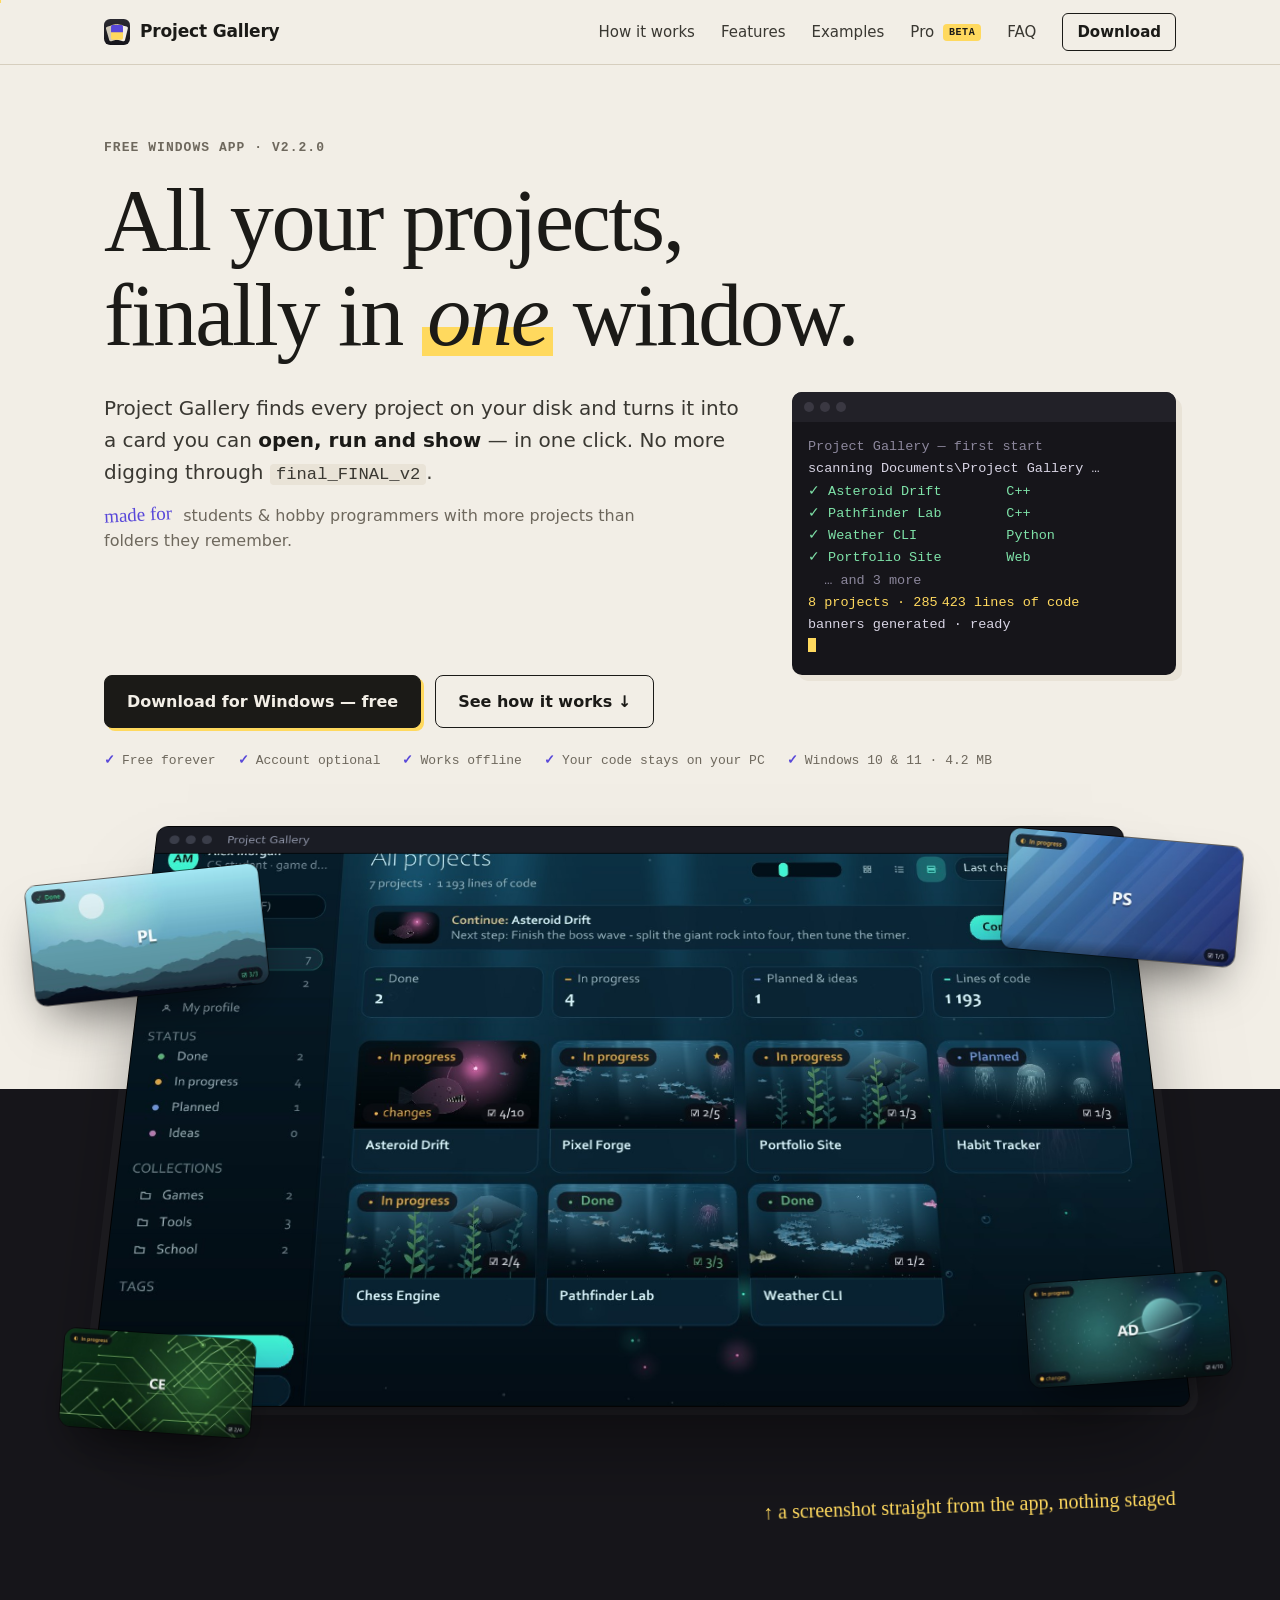
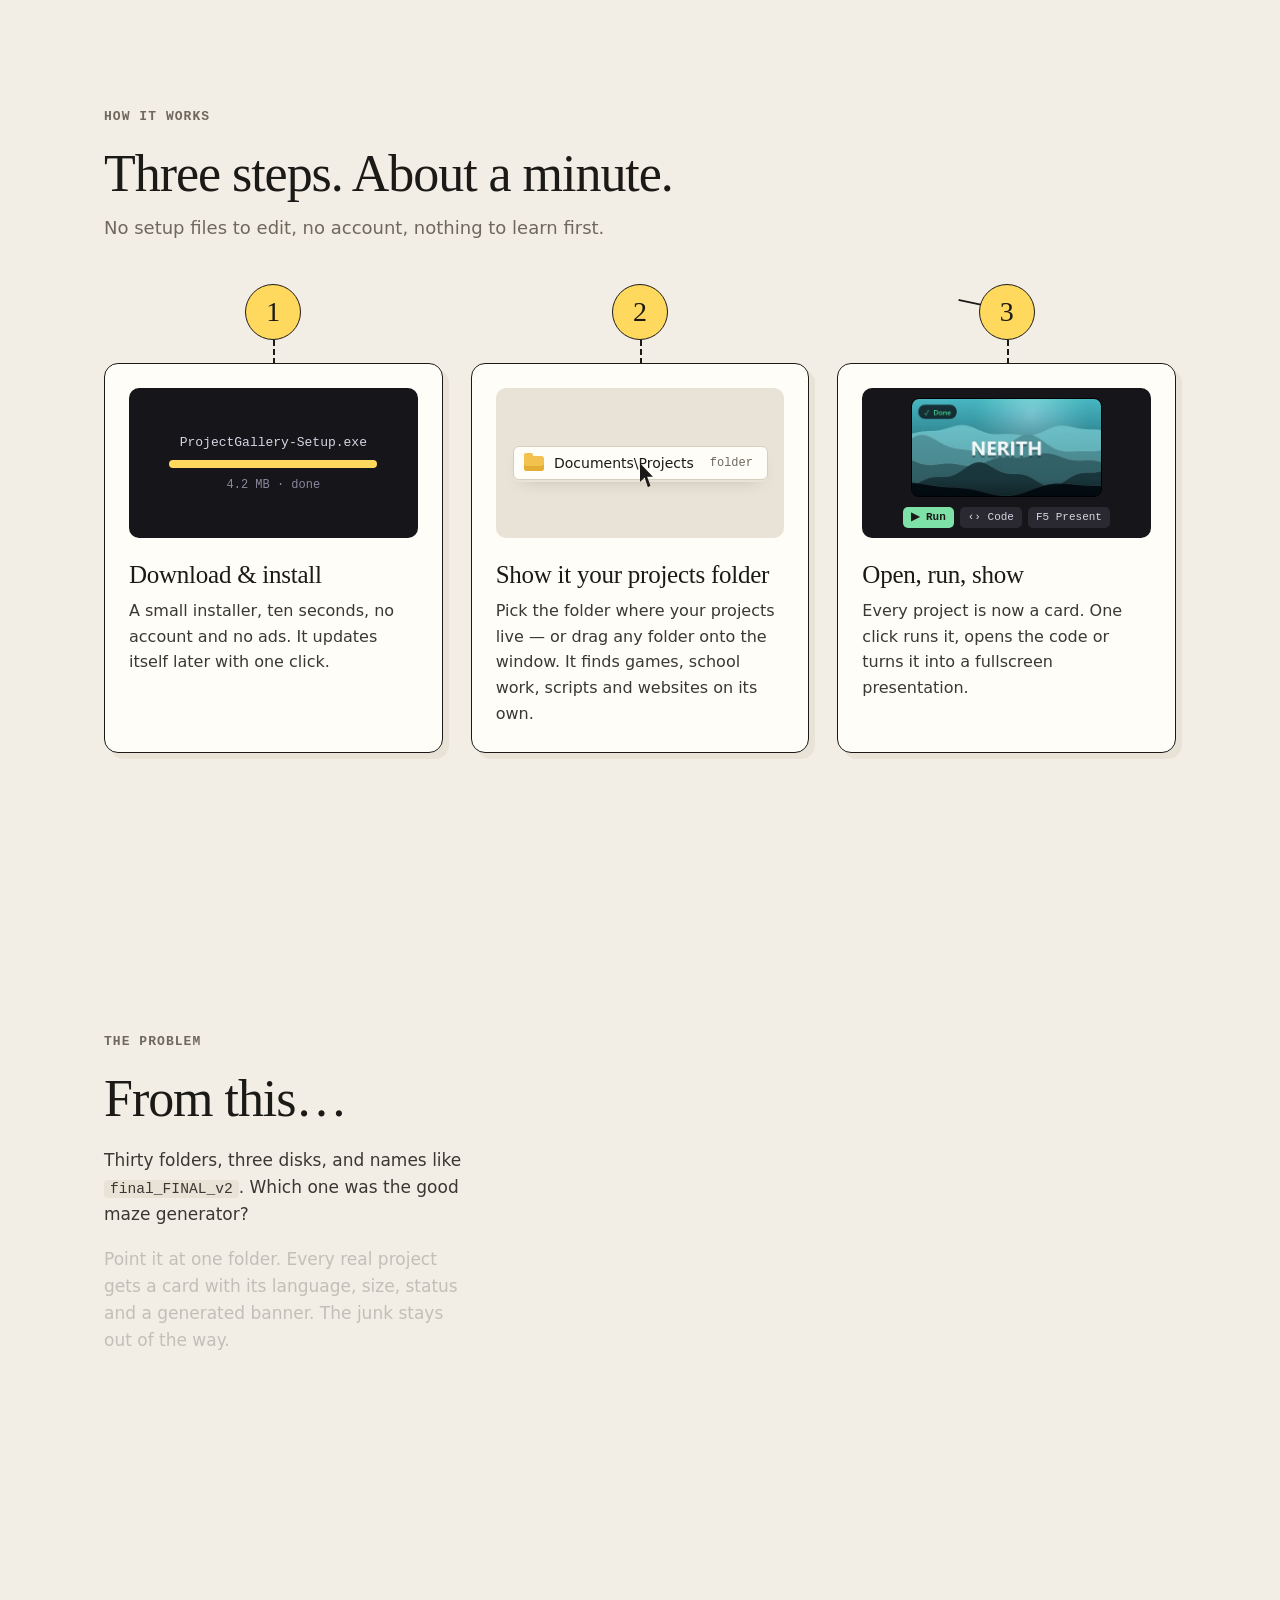
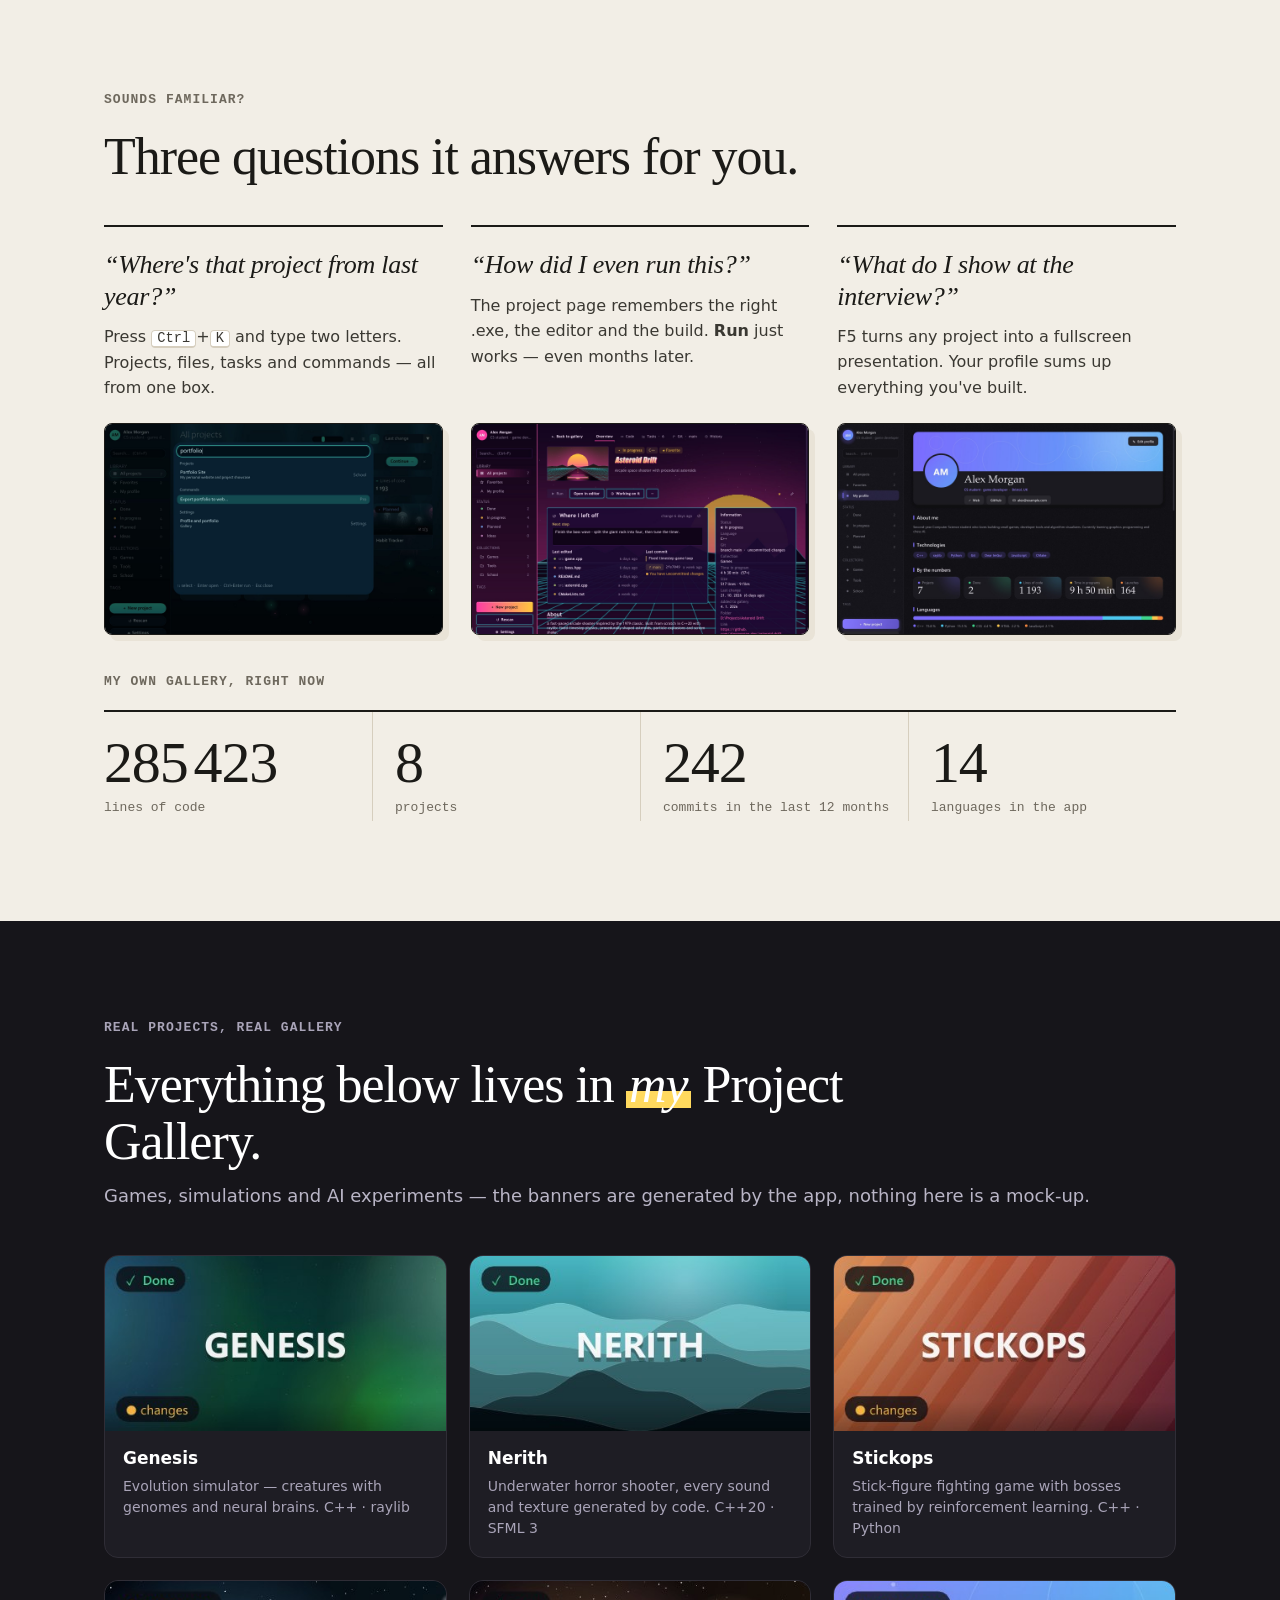
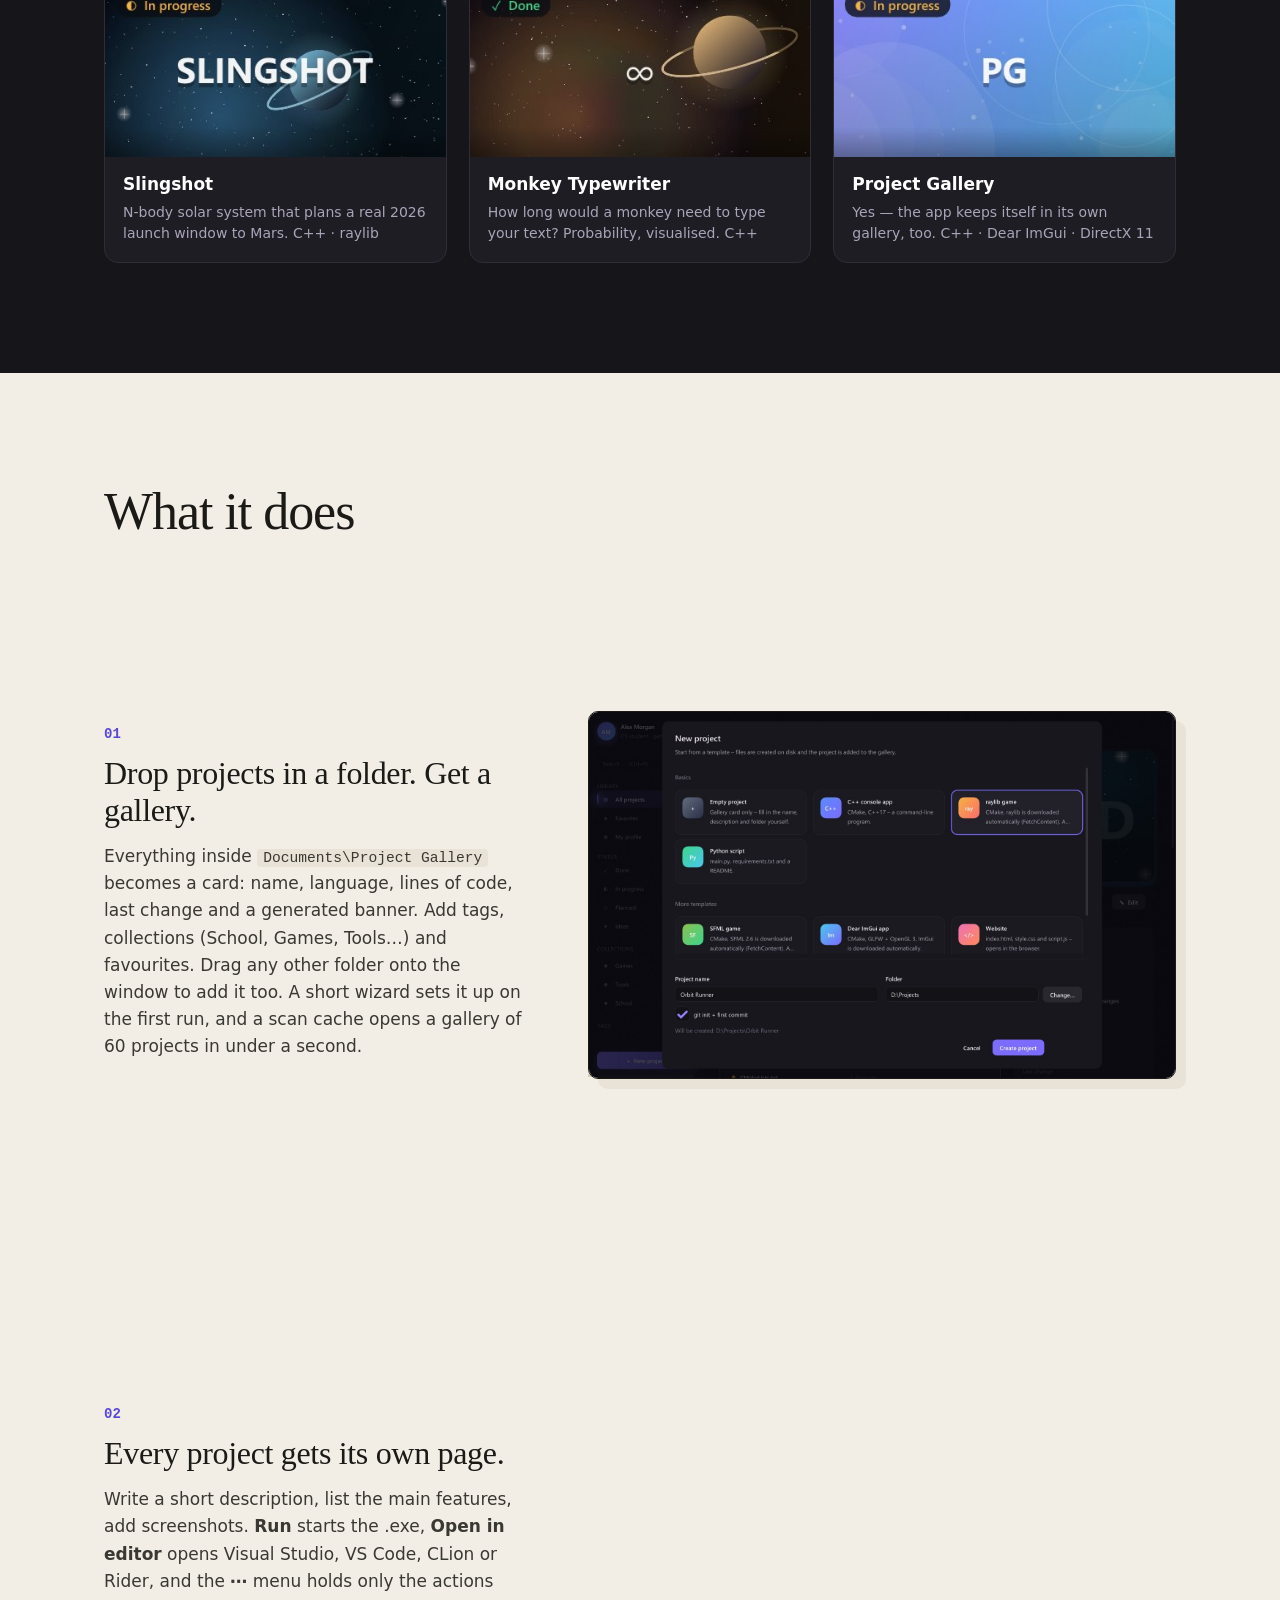
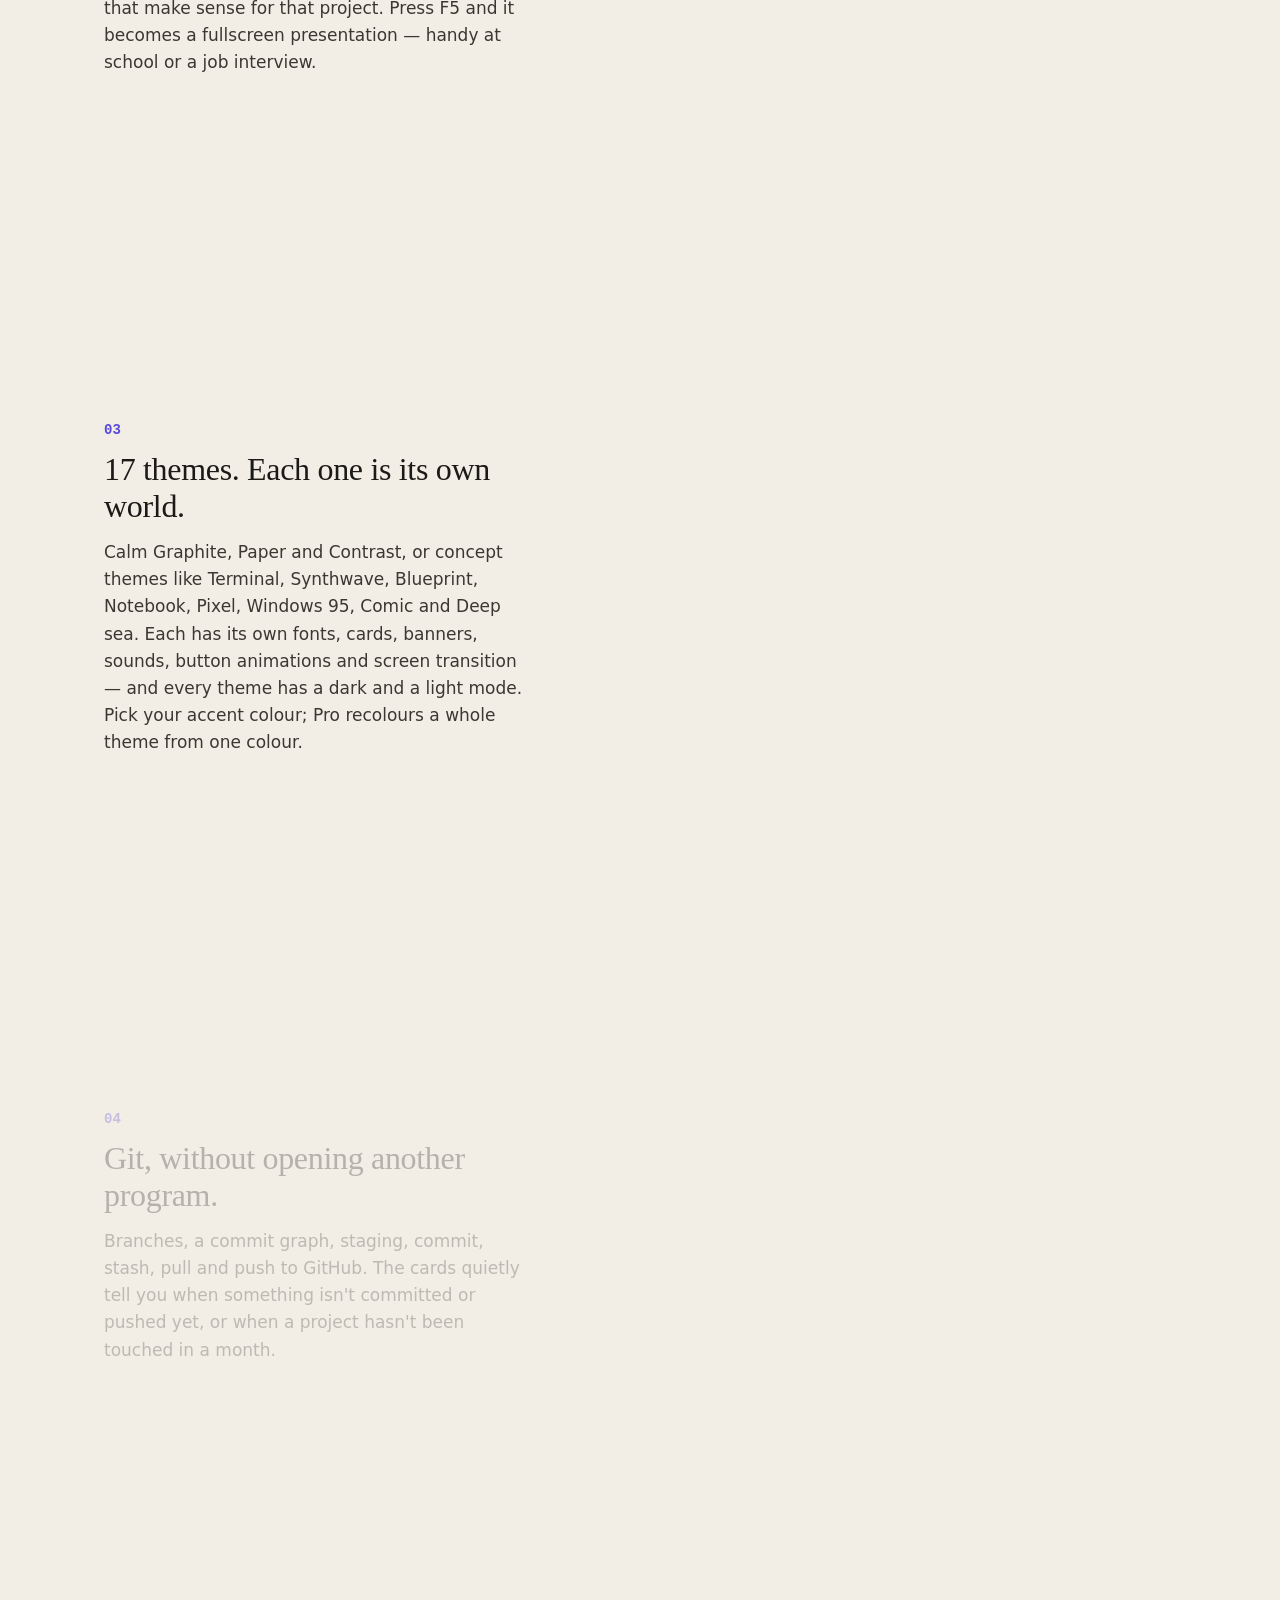
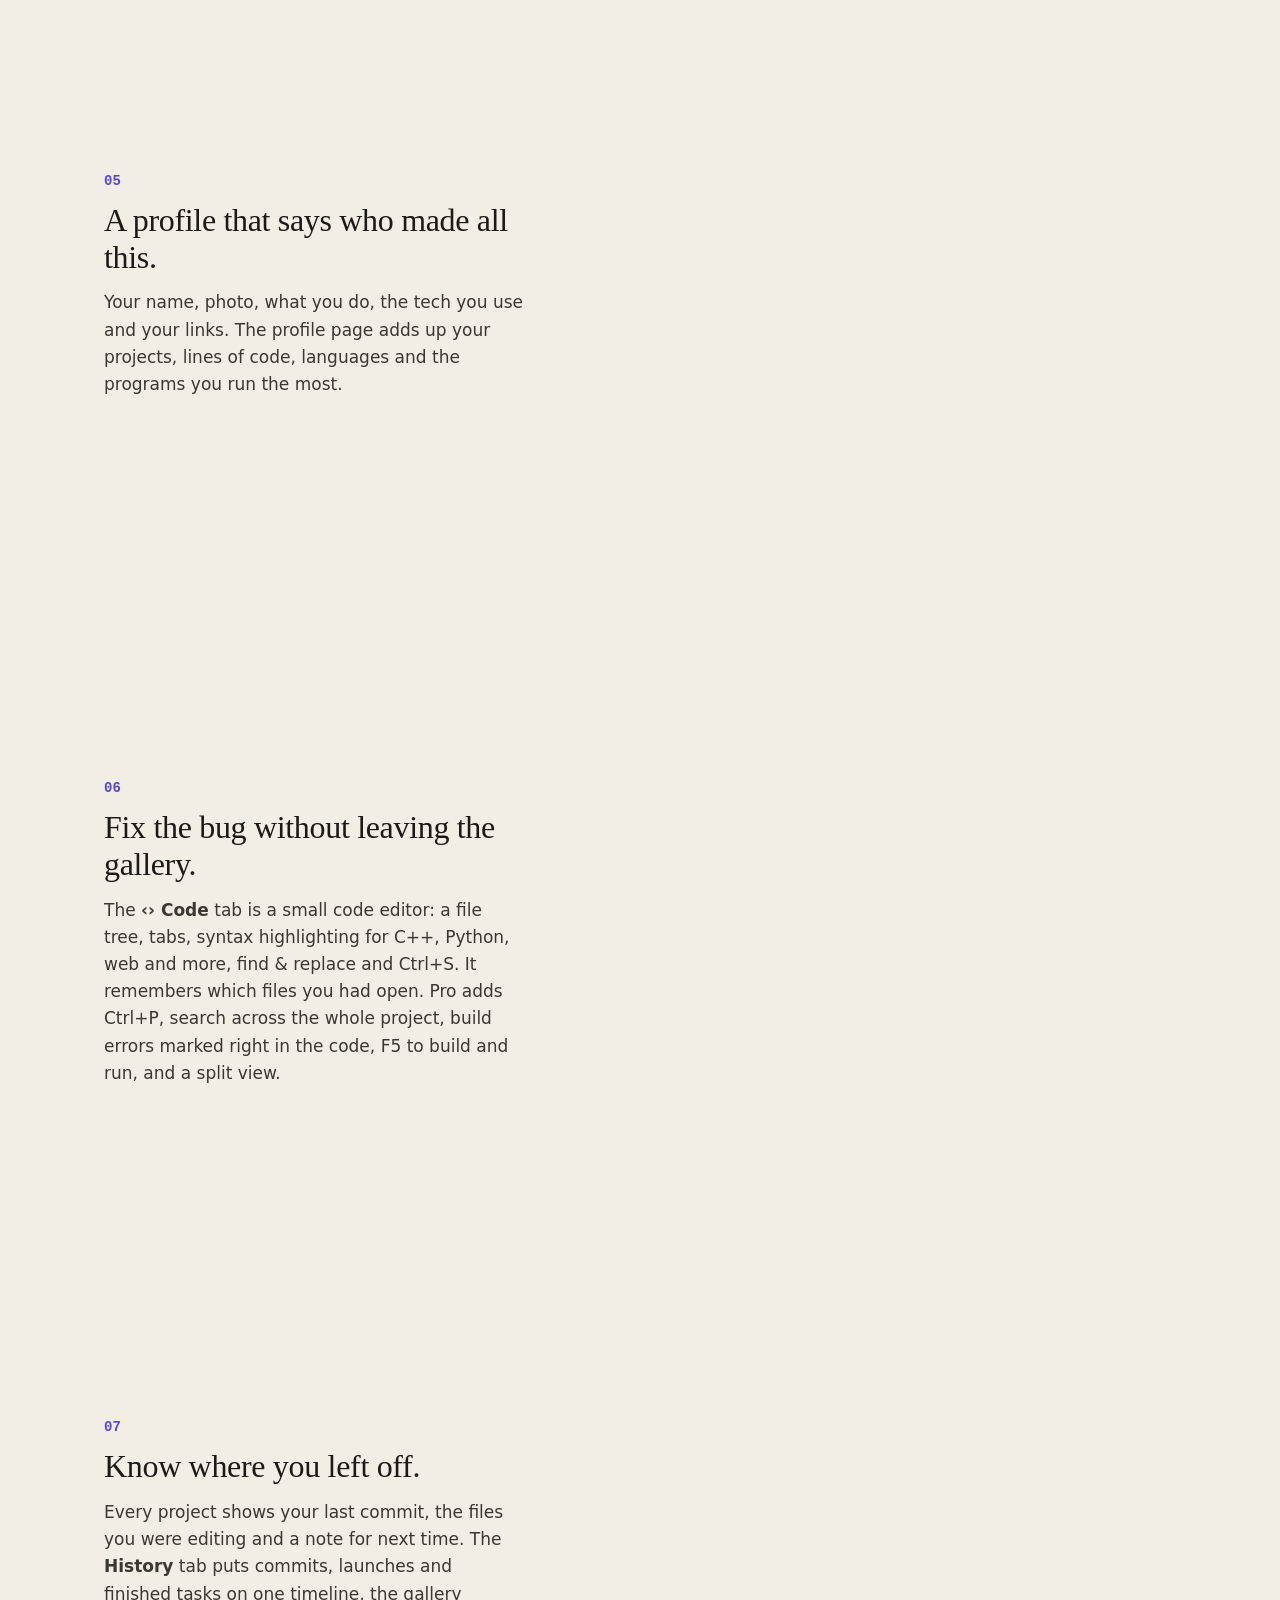
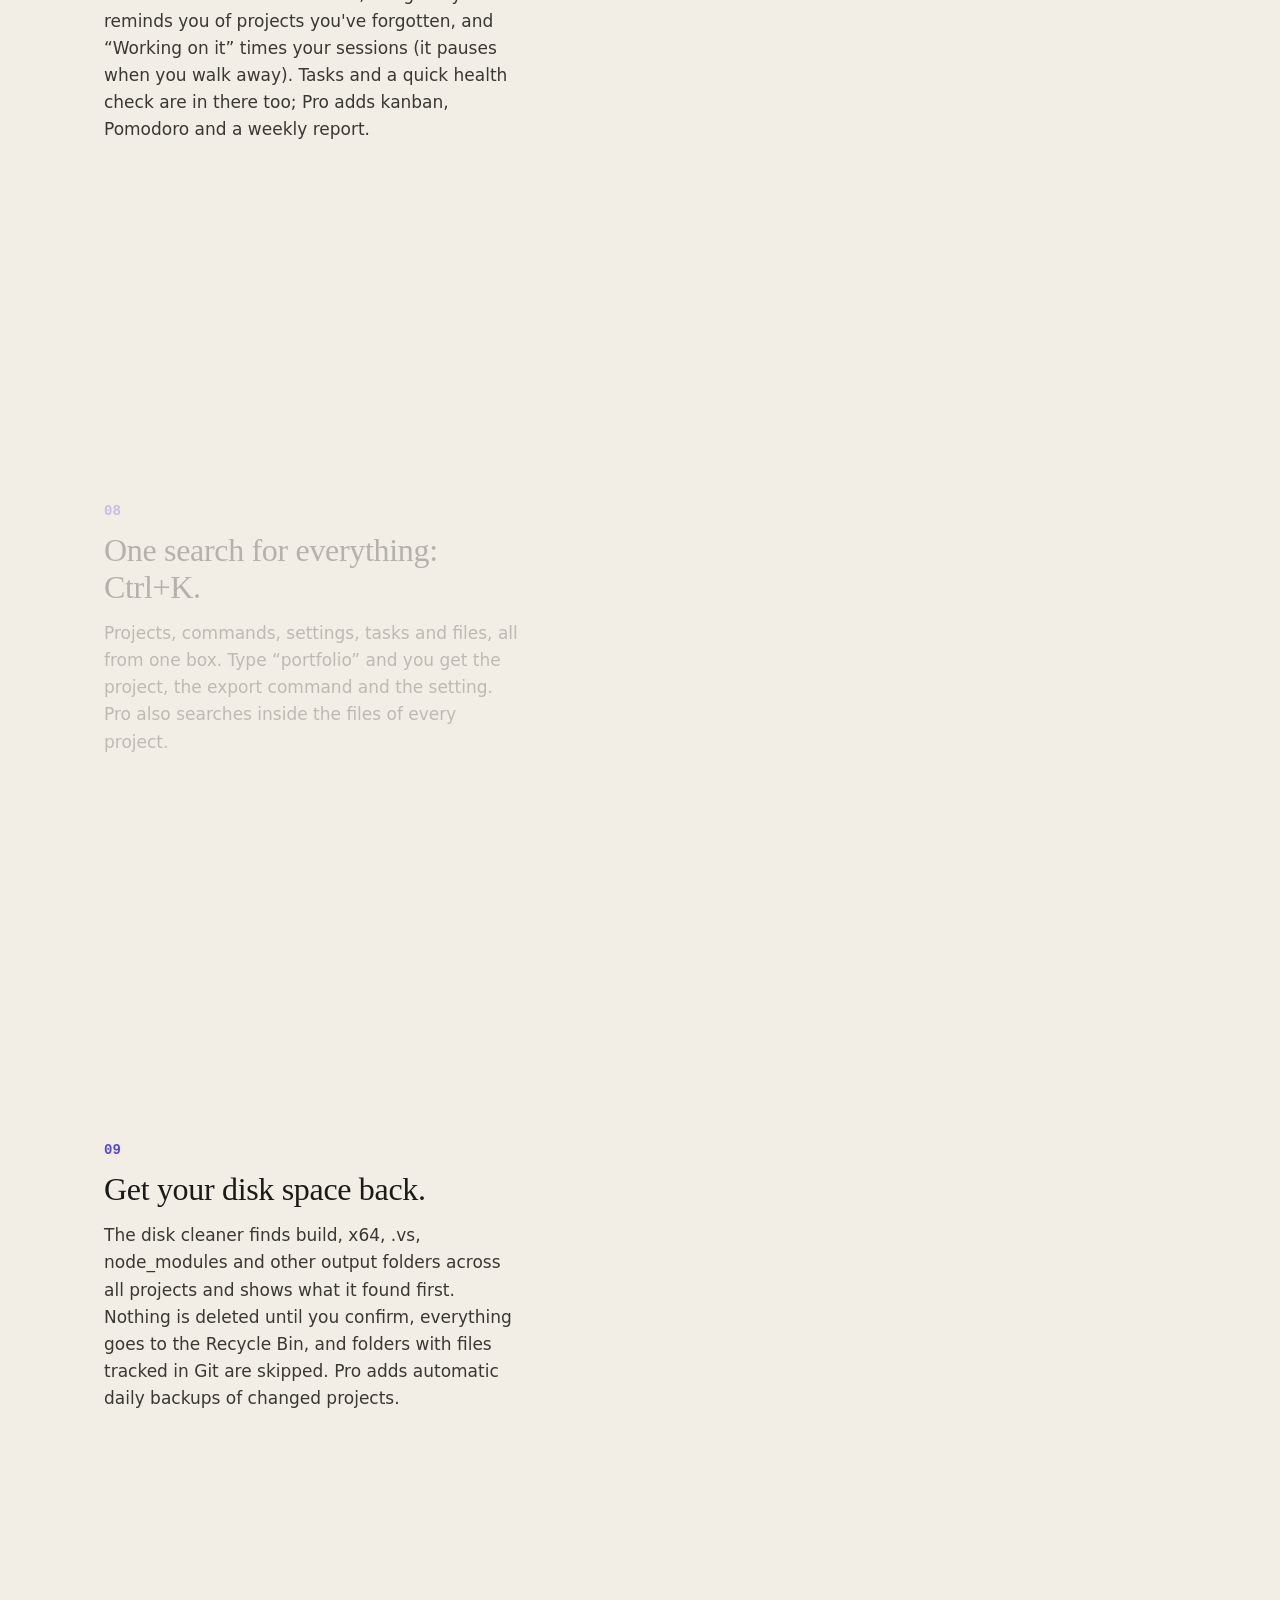
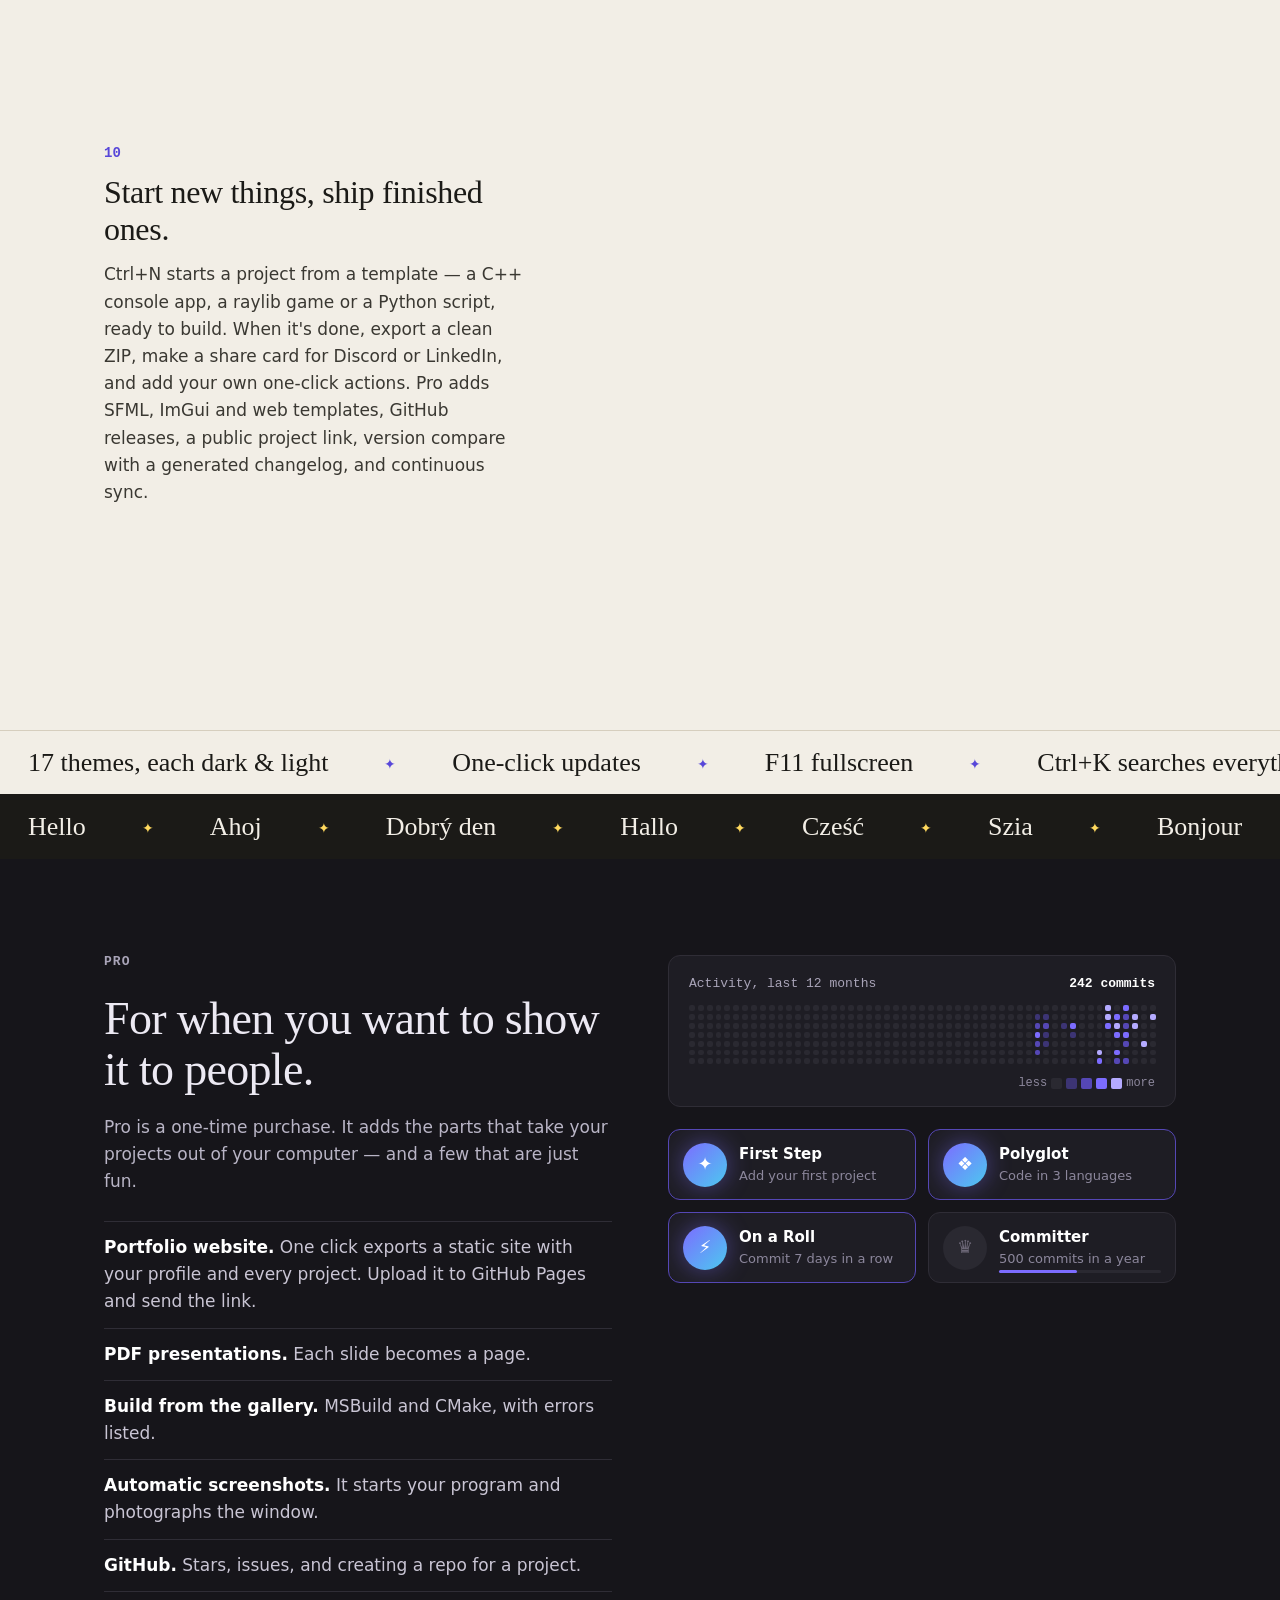
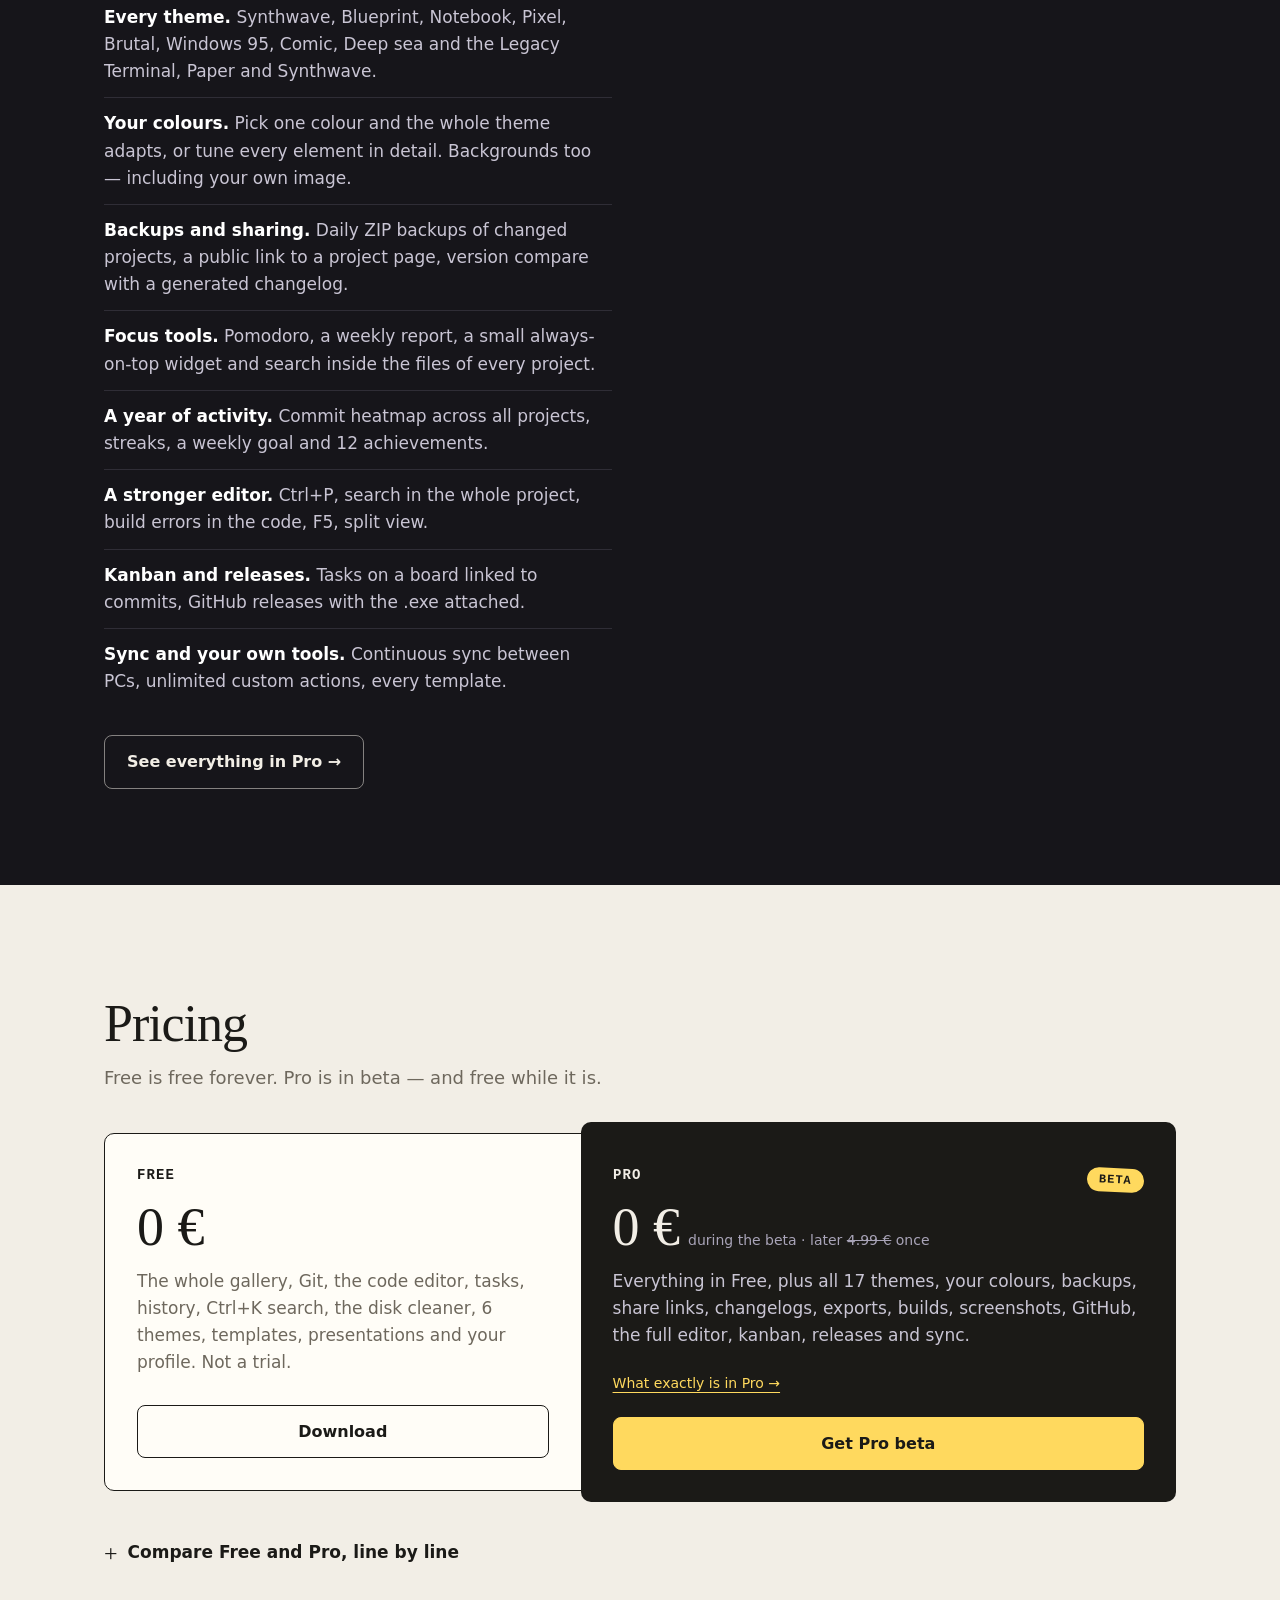
==== commit 7f07bbd2: "Web: verzia 2.2.0 Co-Authored-By: Claude Opus 5.5 <noreply@anthropic.com>" ====
--- a/index.html
+++ b/index.html
@@ -49,7 +49,7 @@
 <!-- ============================================================ HERO -->
 <section class="d-hero">
   <div class="wrap">
-    <p class="kicker reveal-up">Free Windows app · v<span data-site="version">2.1.2</span></p>
+    <p class="kicker reveal-up">Free Windows app · v<span data-site="version">2.2.0</span></p>
     <h1 class="d-title">
       <span class="line"><span>All your projects,</span></span>
       <span class="line"><span>finally in <em class="mark">one</em> window.</span></span>
@@ -457,7 +457,7 @@
         </div>
         <div class="ss-win">
           <div class="ss-head">Windows protected your PC</div>
-          <p>App: ProjectGallery-Setup-<span data-site="version">2.1.2</span>.exe</p>
+          <p>App: ProjectGallery-Setup-<span data-site="version">2.2.0</span>.exe</p>
           <div class="ss-btns"><span class="ss-run">Run anyway</span><span>Don't run</span></div>
           <span class="ss-tip">② then this</span>
         </div>
@@ -498,7 +498,7 @@
   <h2>Try it on your <span class="underline">own folder.</span></h2>
   <p>It takes about ten seconds to see if you like it.</p>
   <a class="btn btn-ink magnet" data-href="download" href="#">Download for Windows — free</a>
-  <p class="meta">v<span data-site="version">2.1.2</span> · Windows 10 &amp; 11 · 4.2 MB · account optional</p>
+  <p class="meta">v<span data-site="version">2.2.0</span> · Windows 10 &amp; 11 · 4.2 MB · account optional</p>
 </section>
 
 </main>
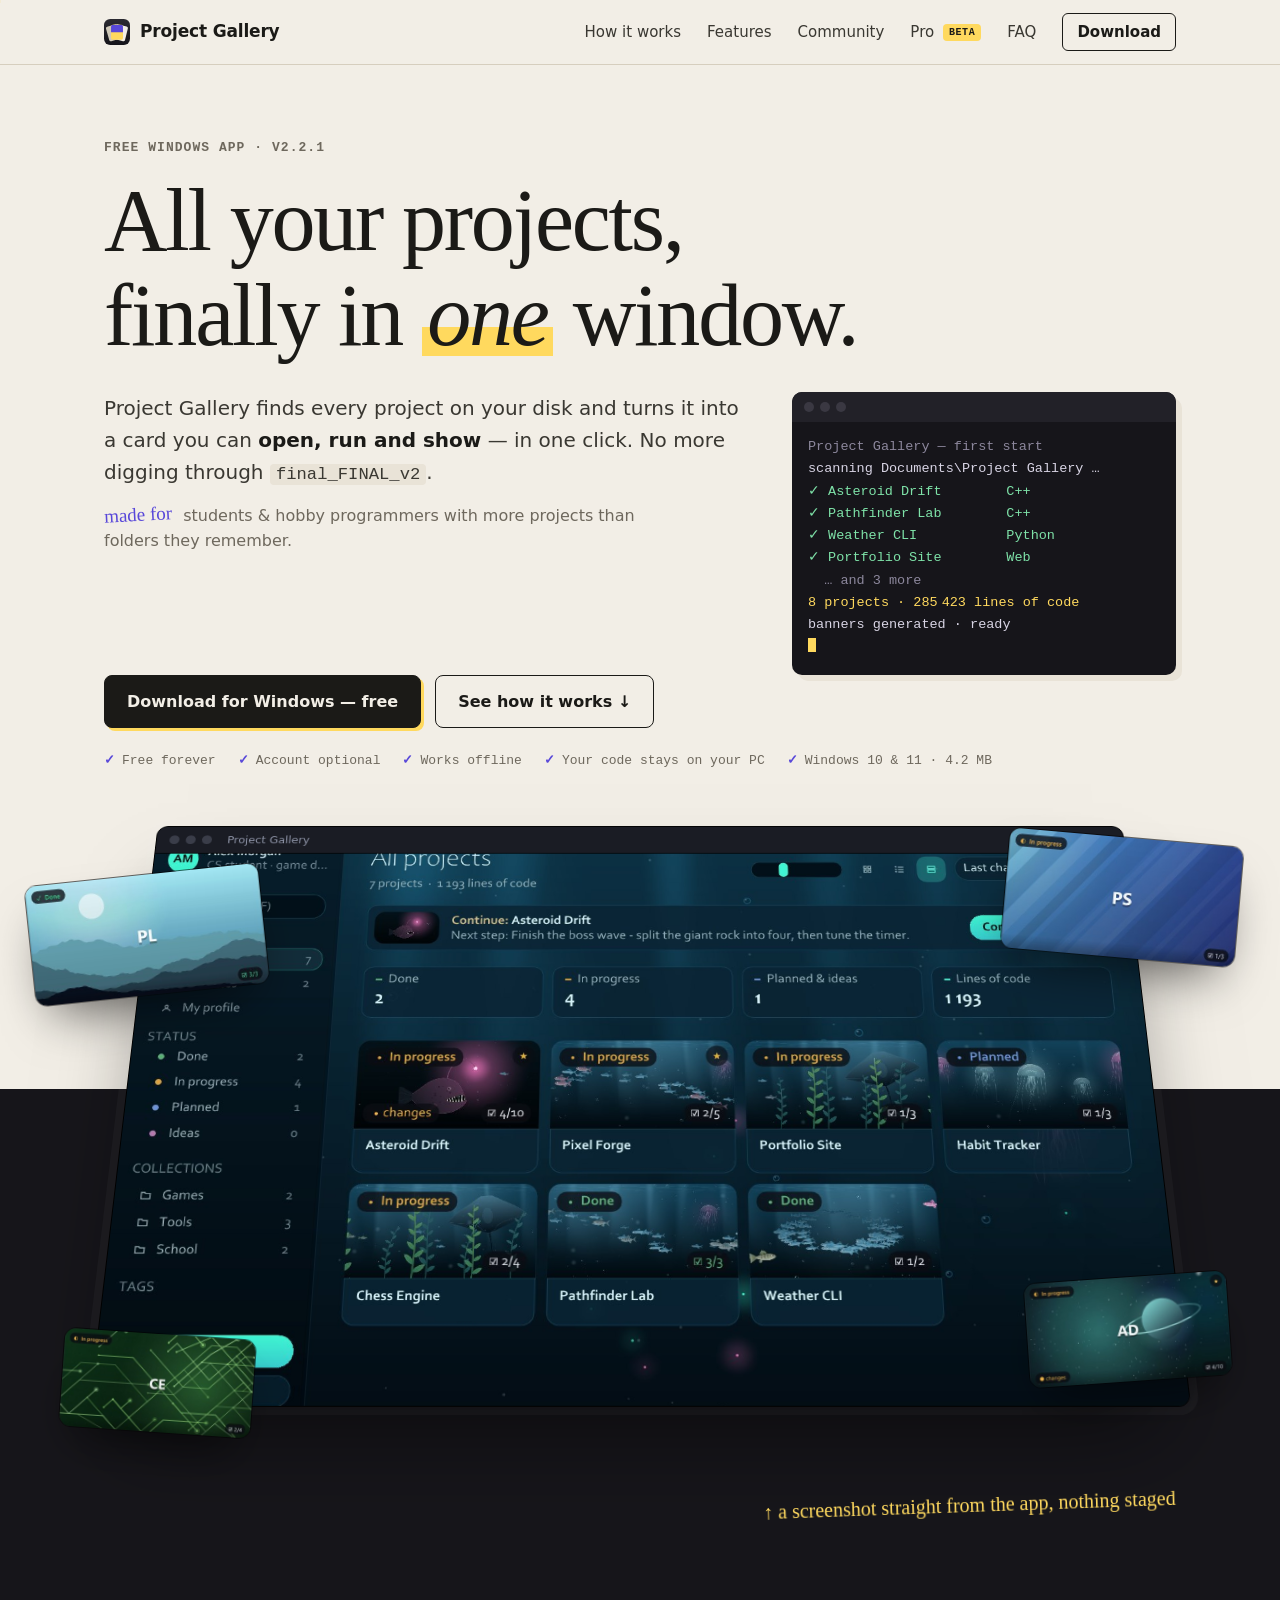
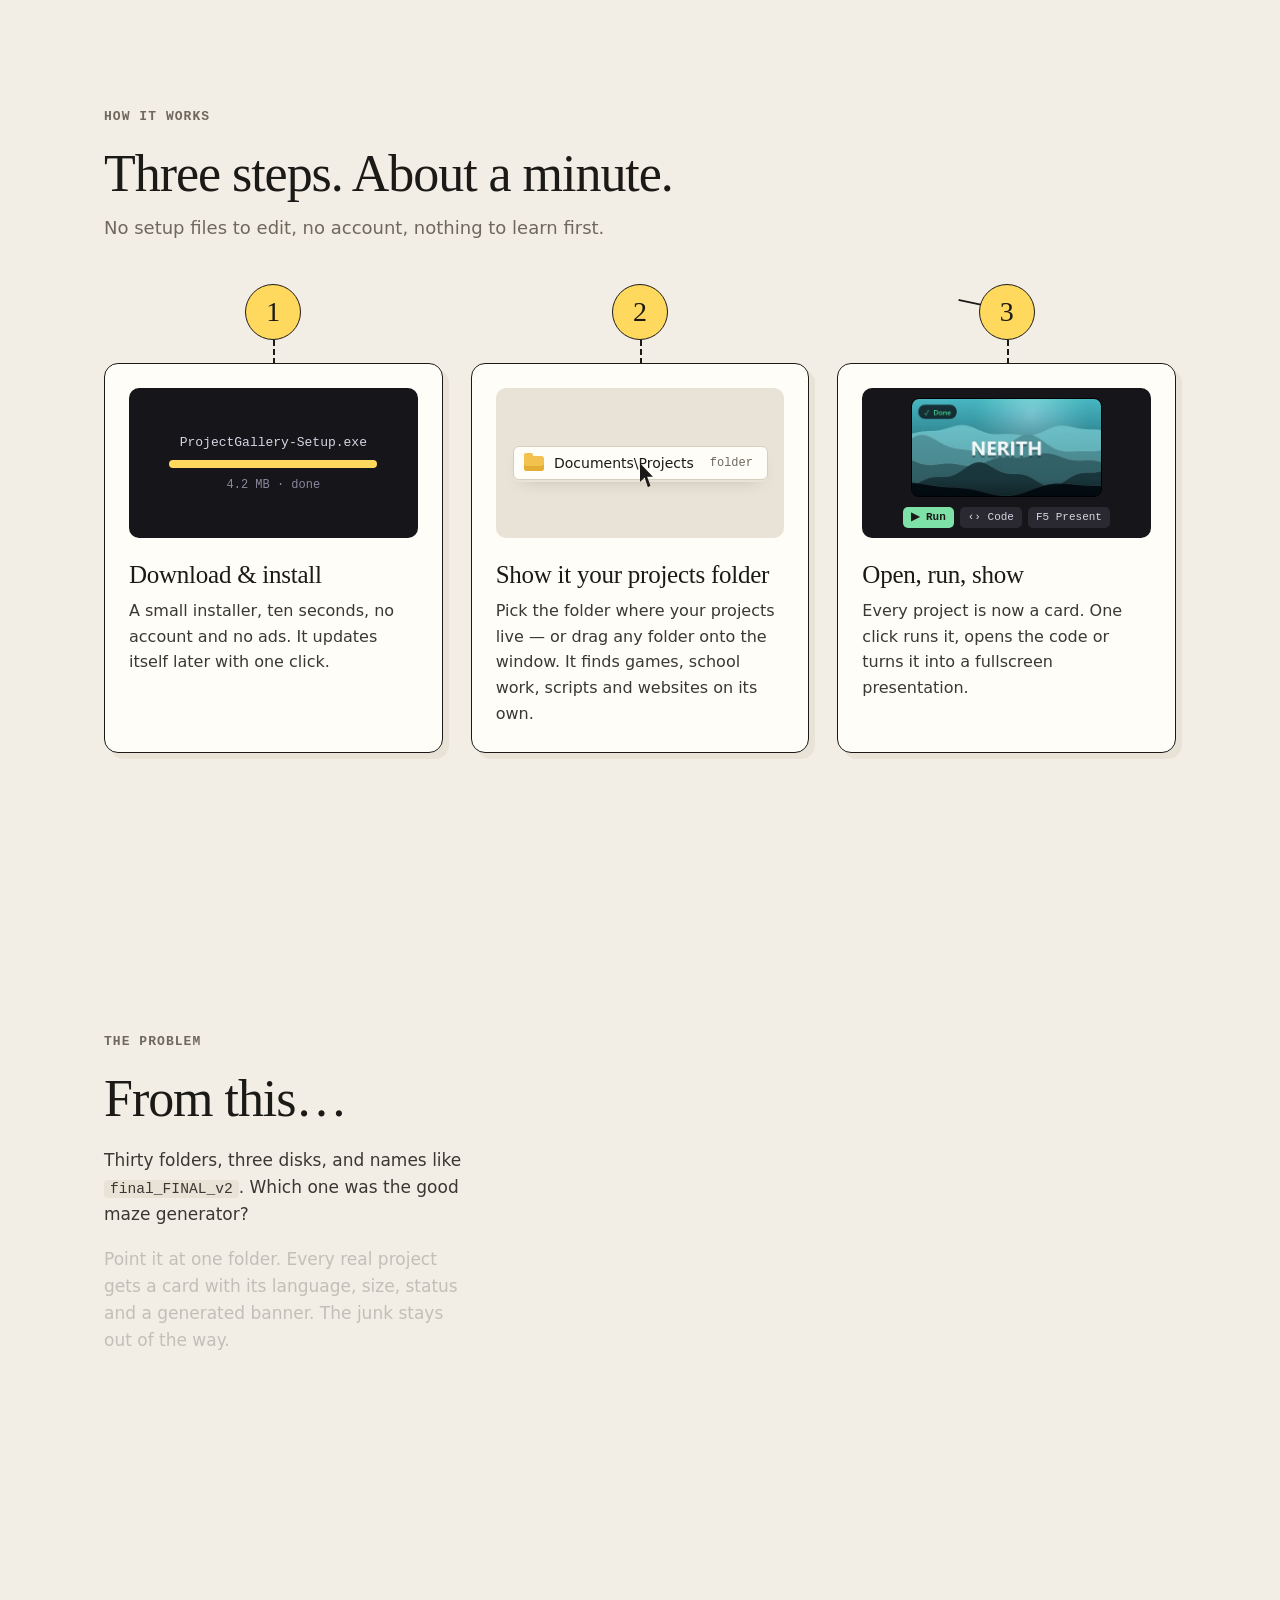
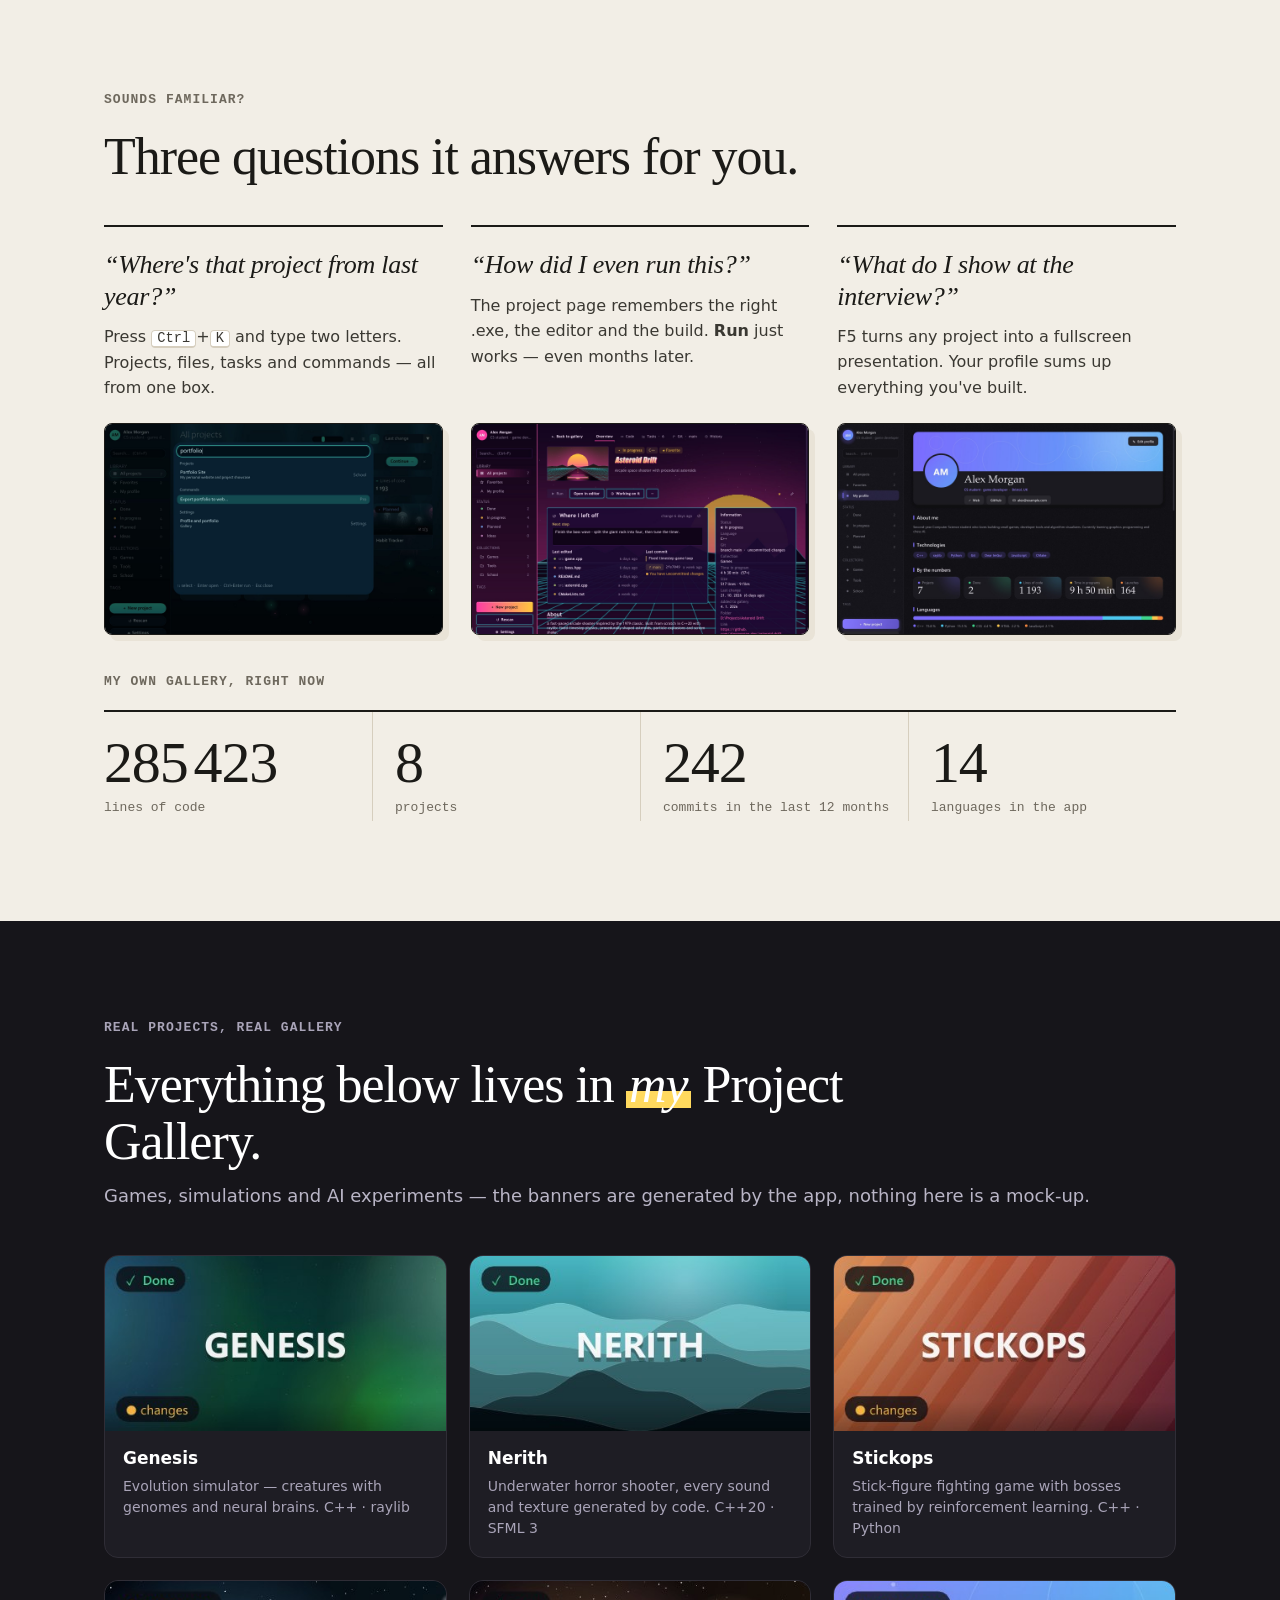
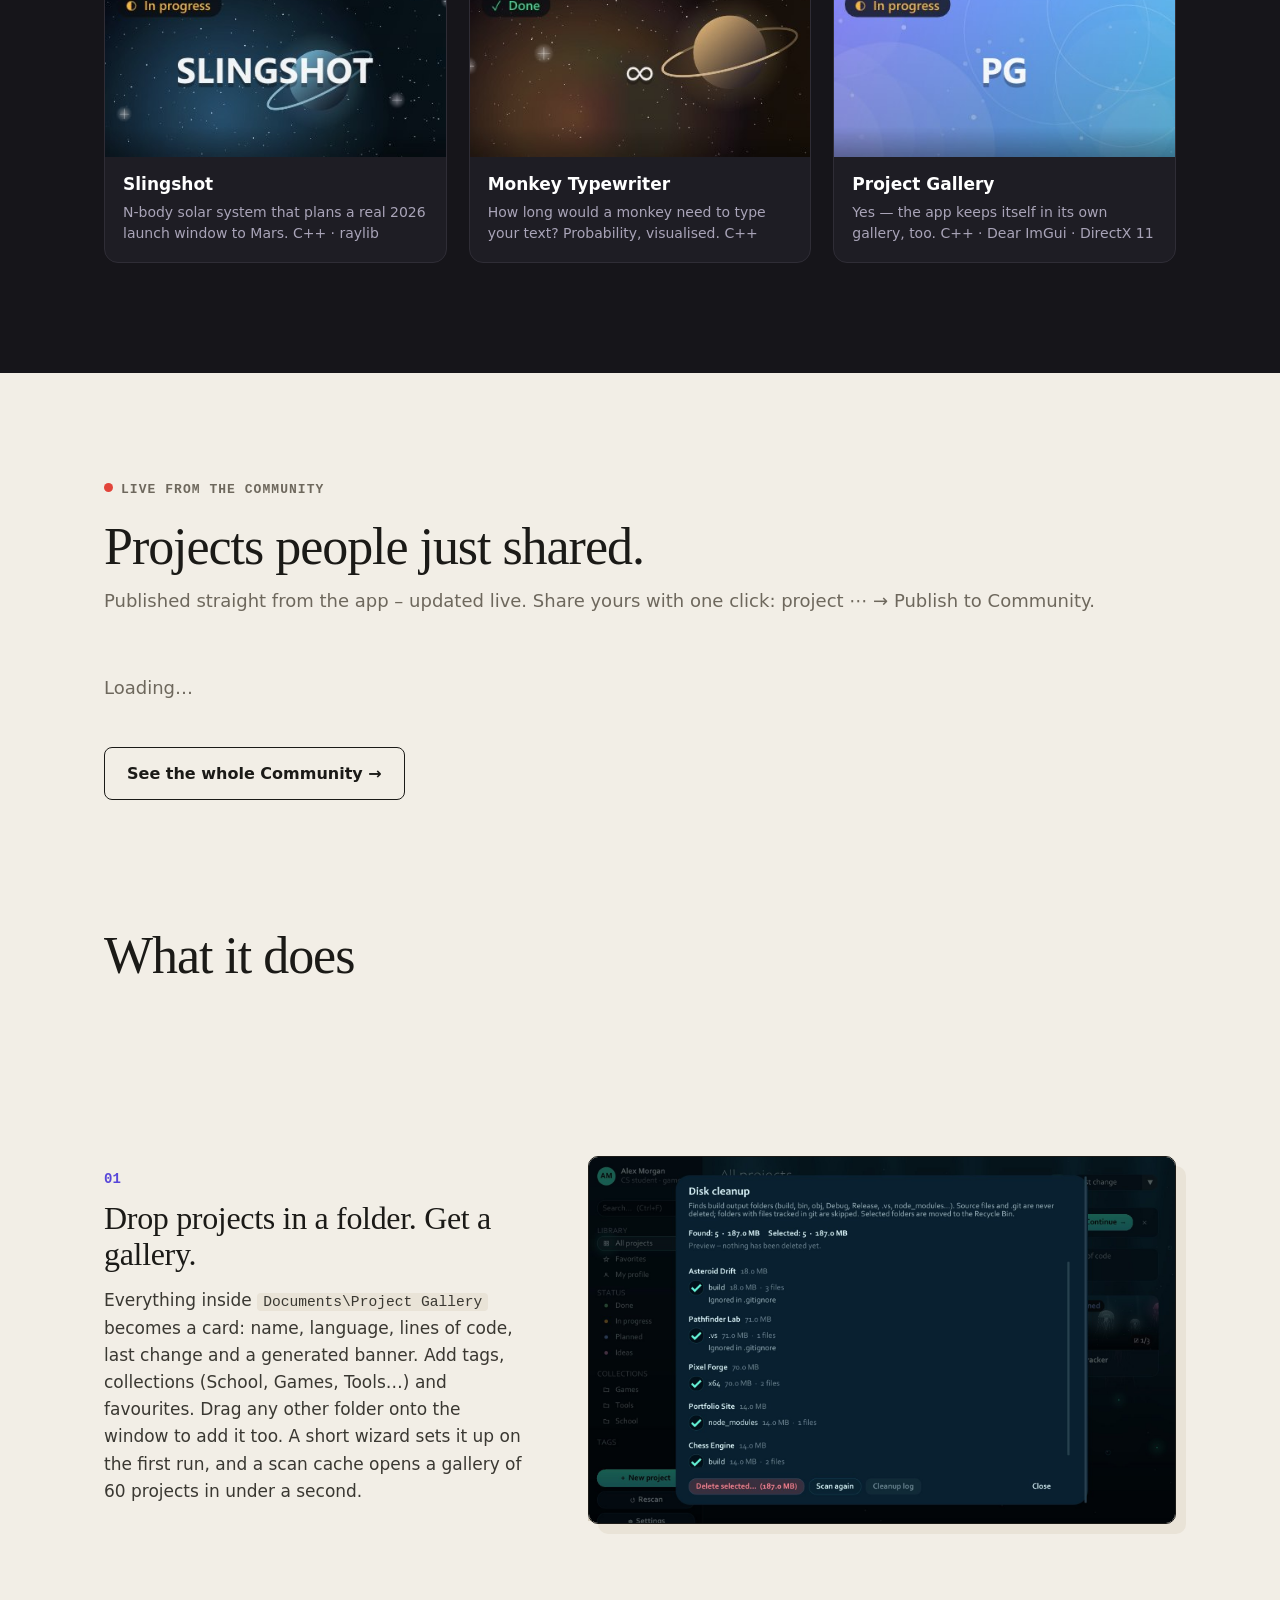
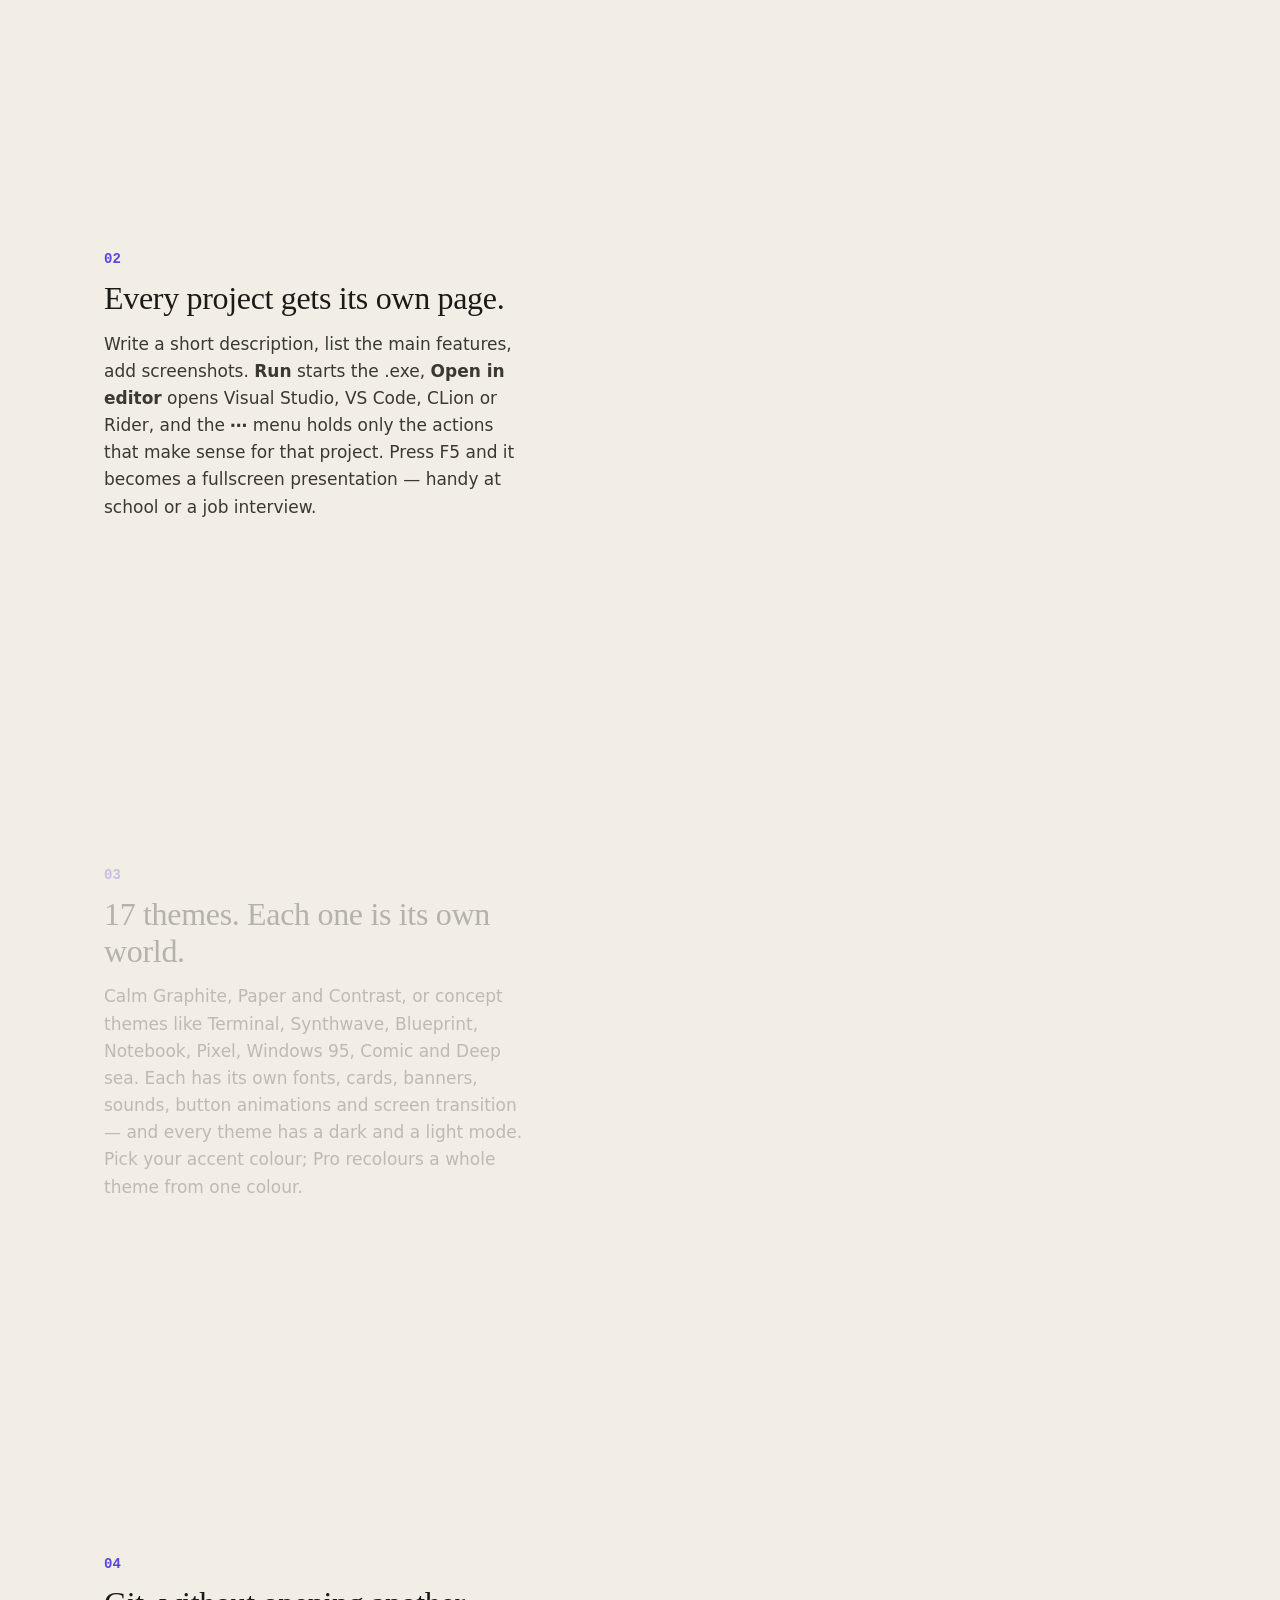
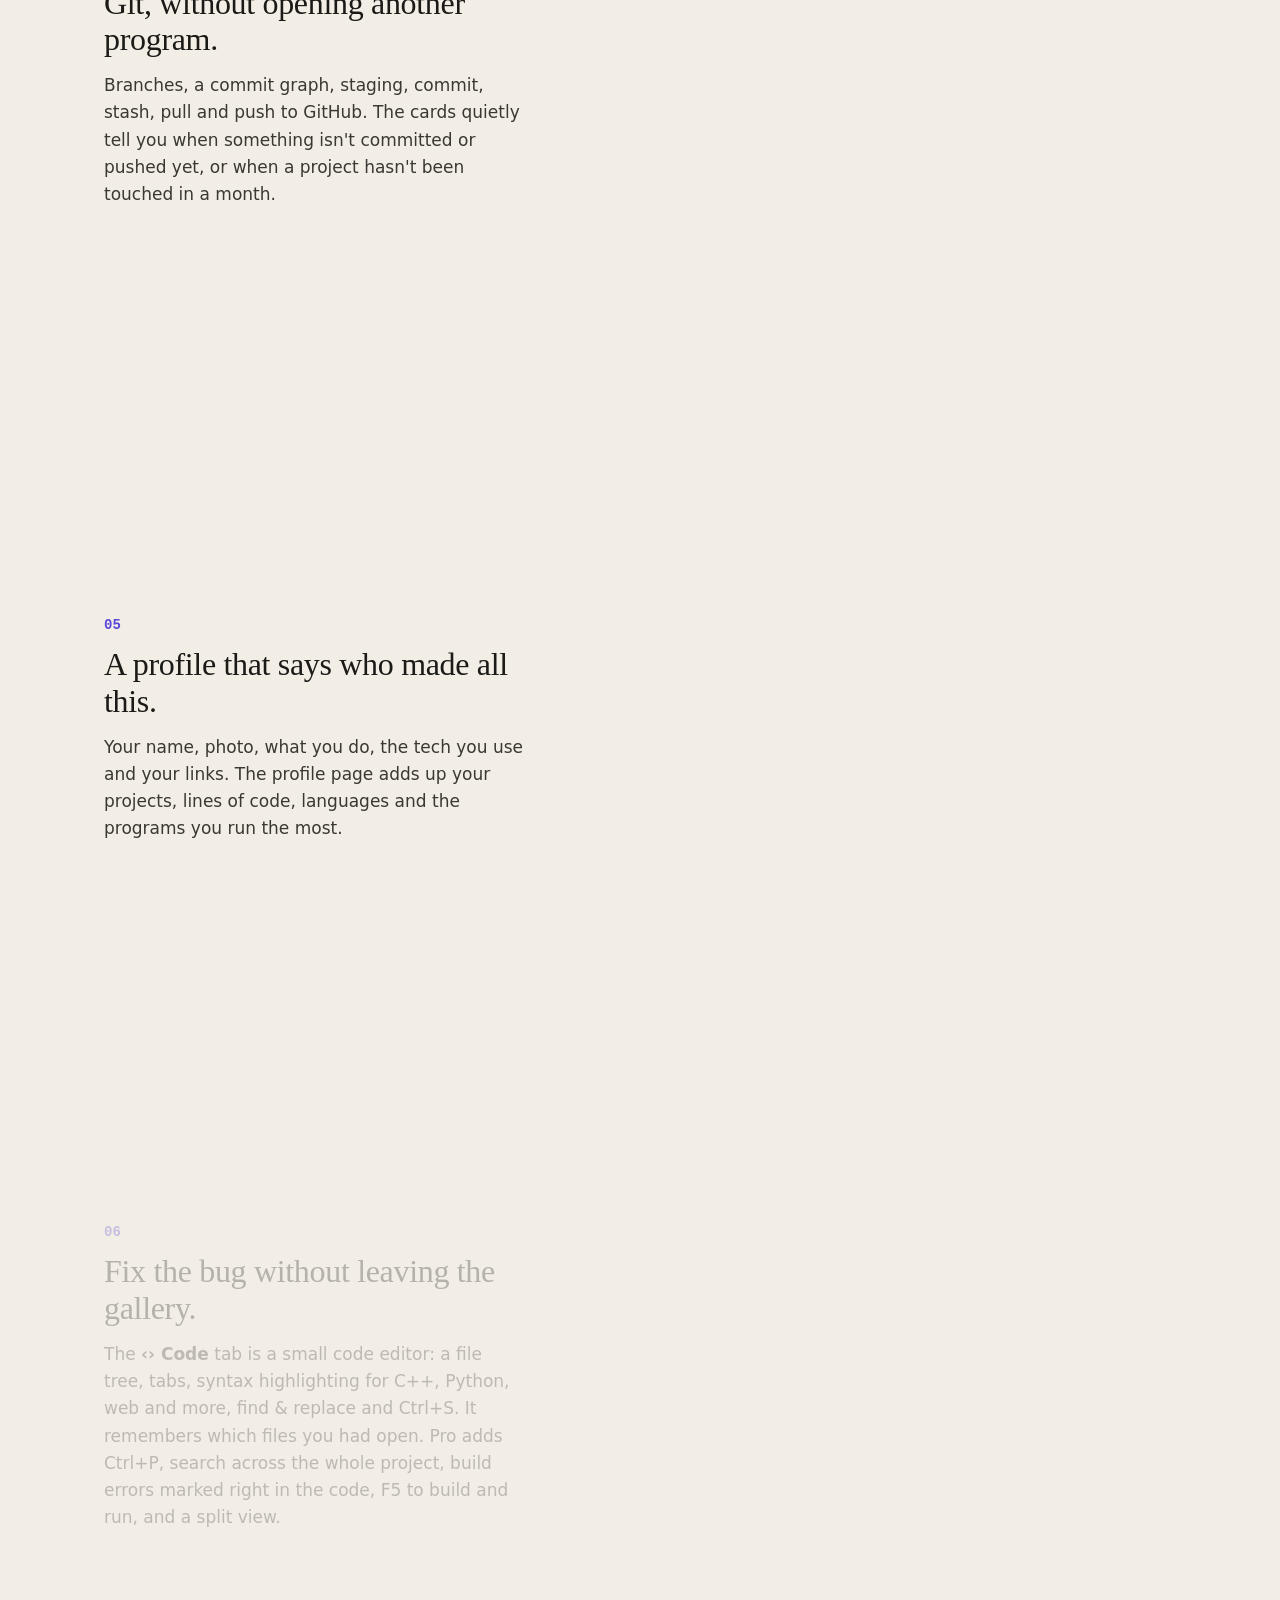
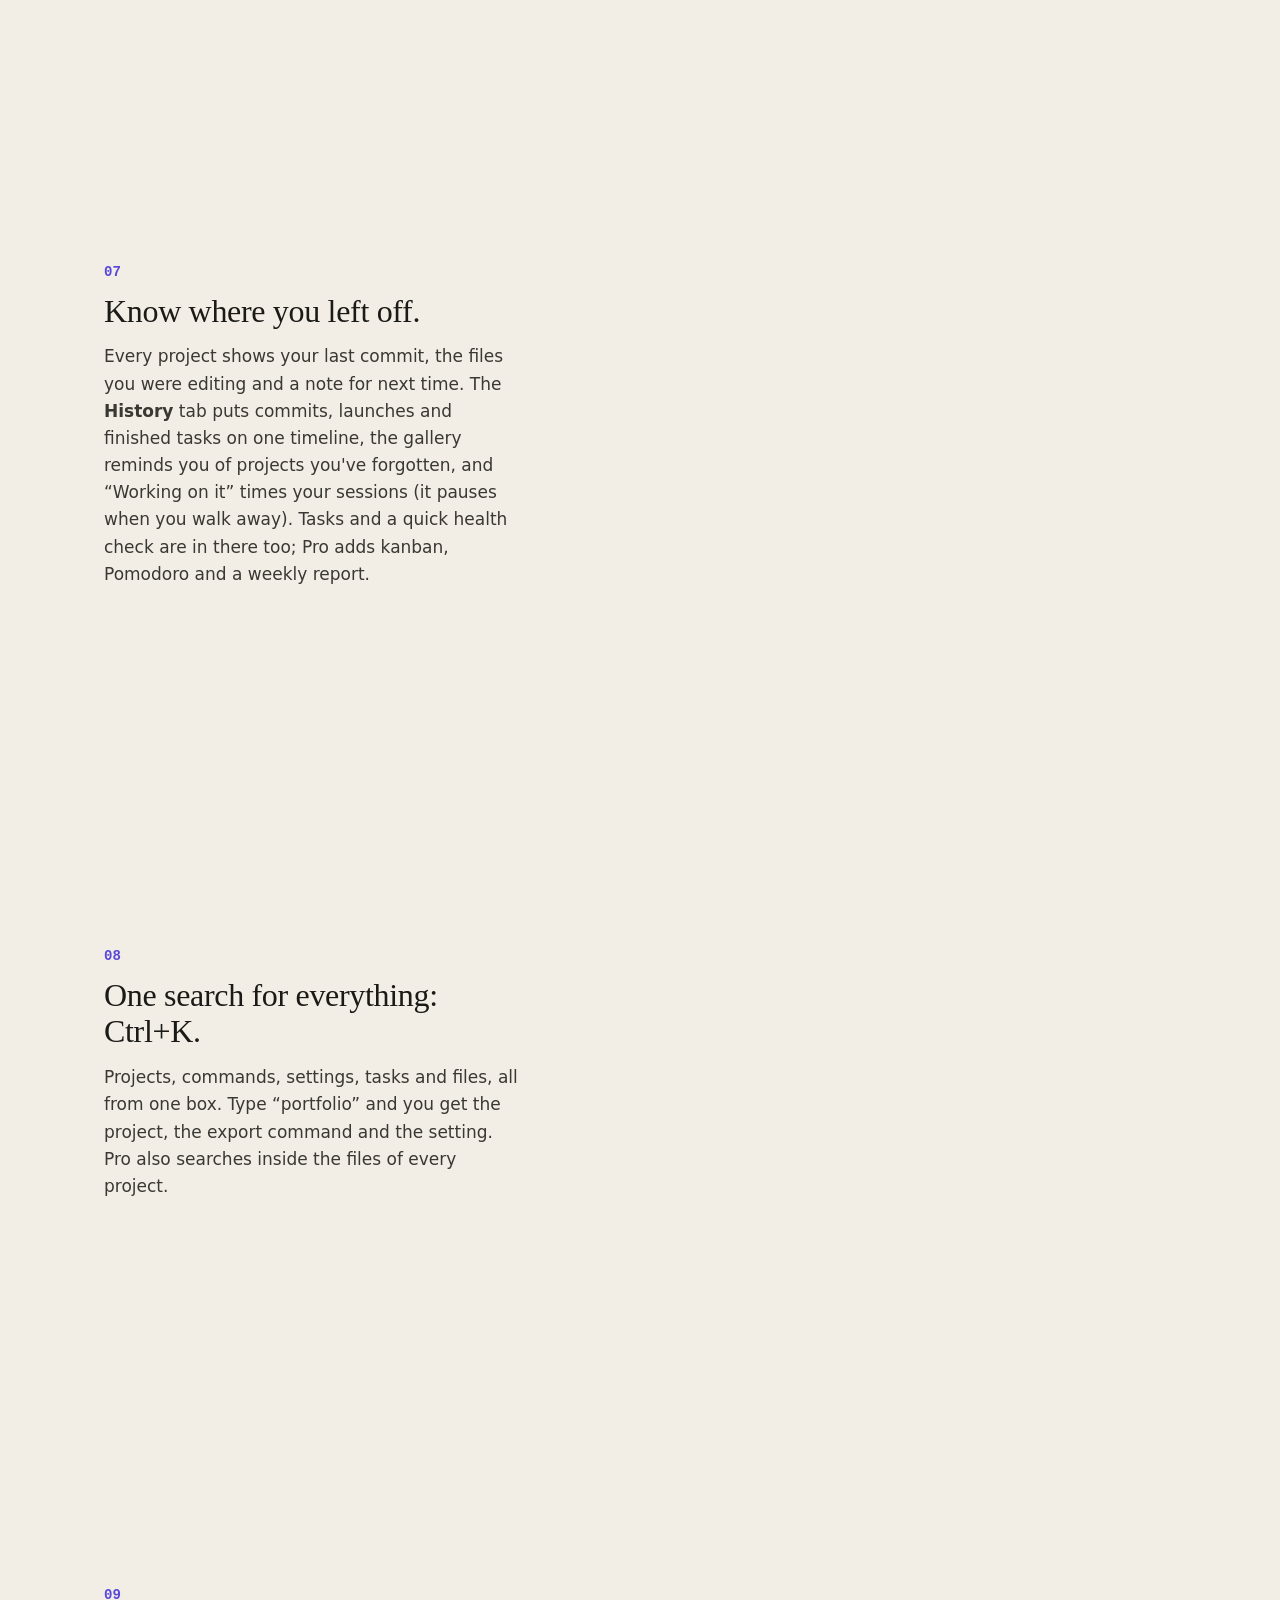
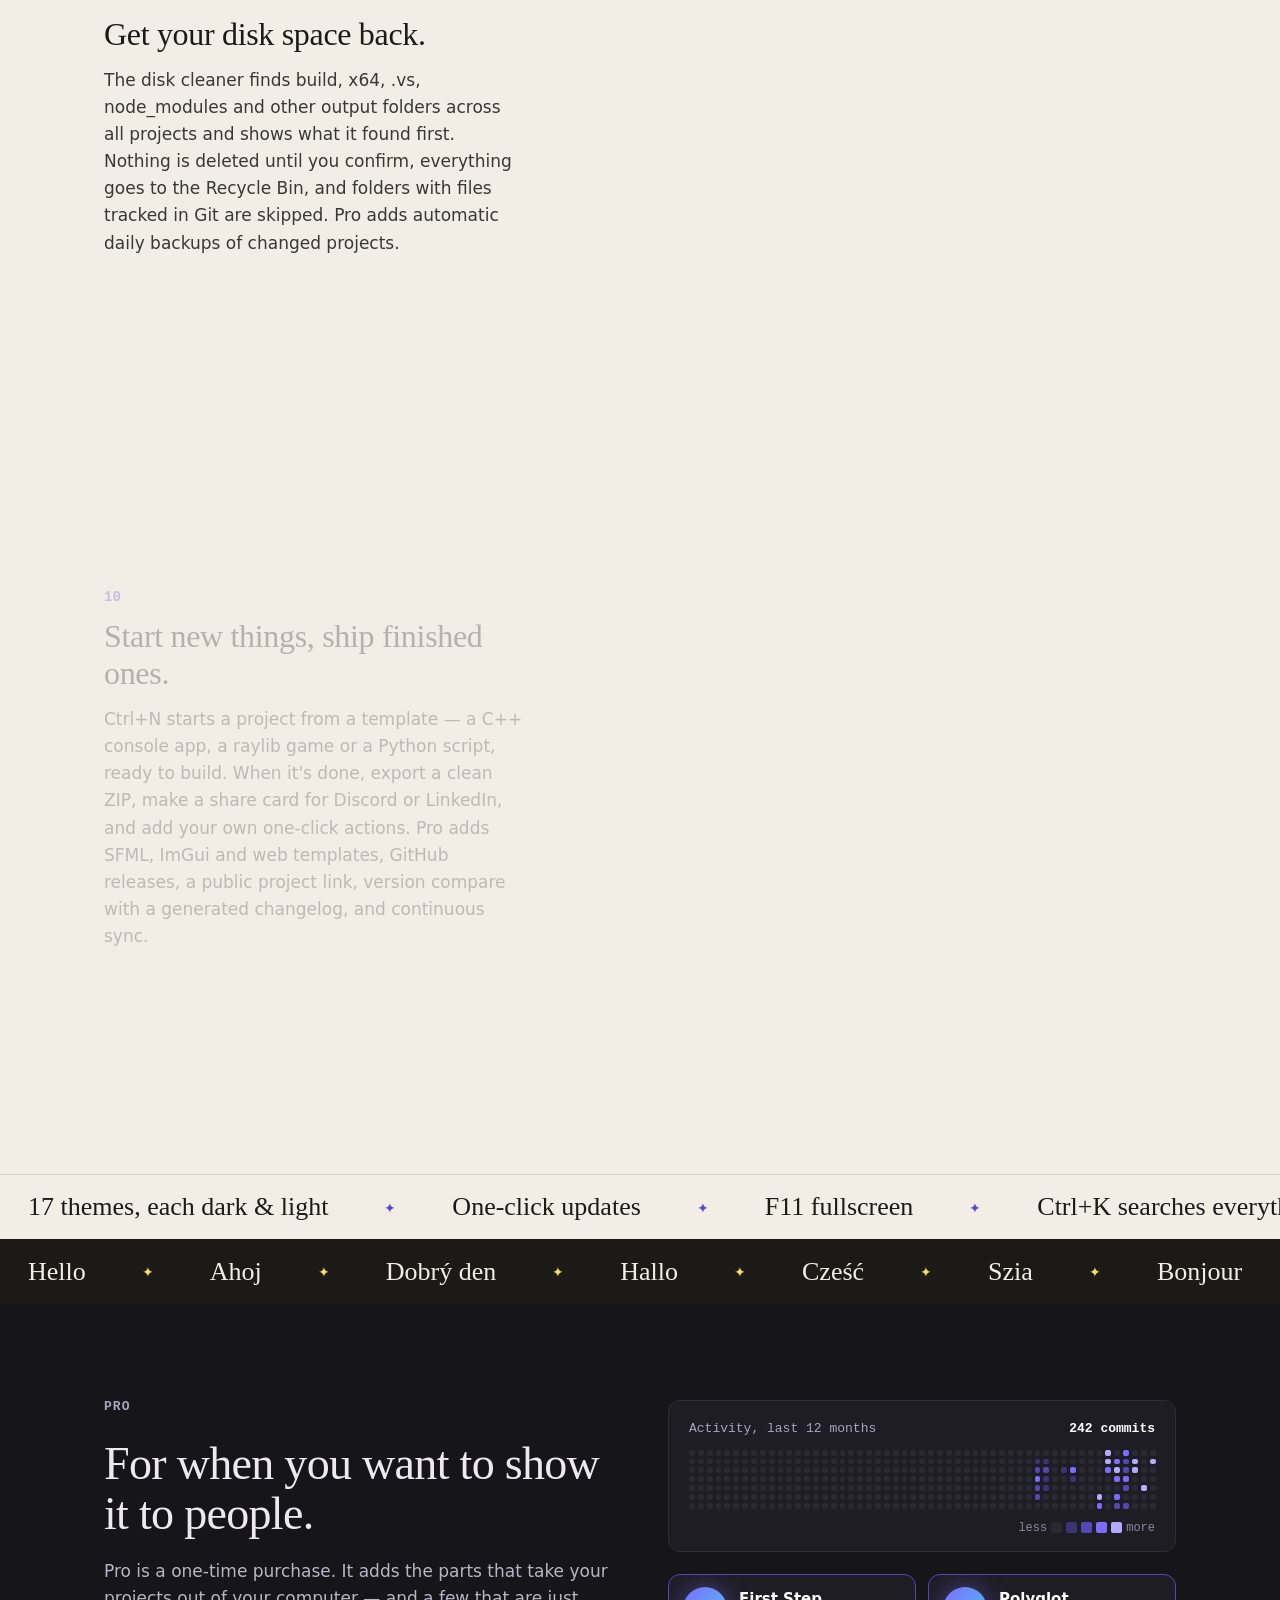
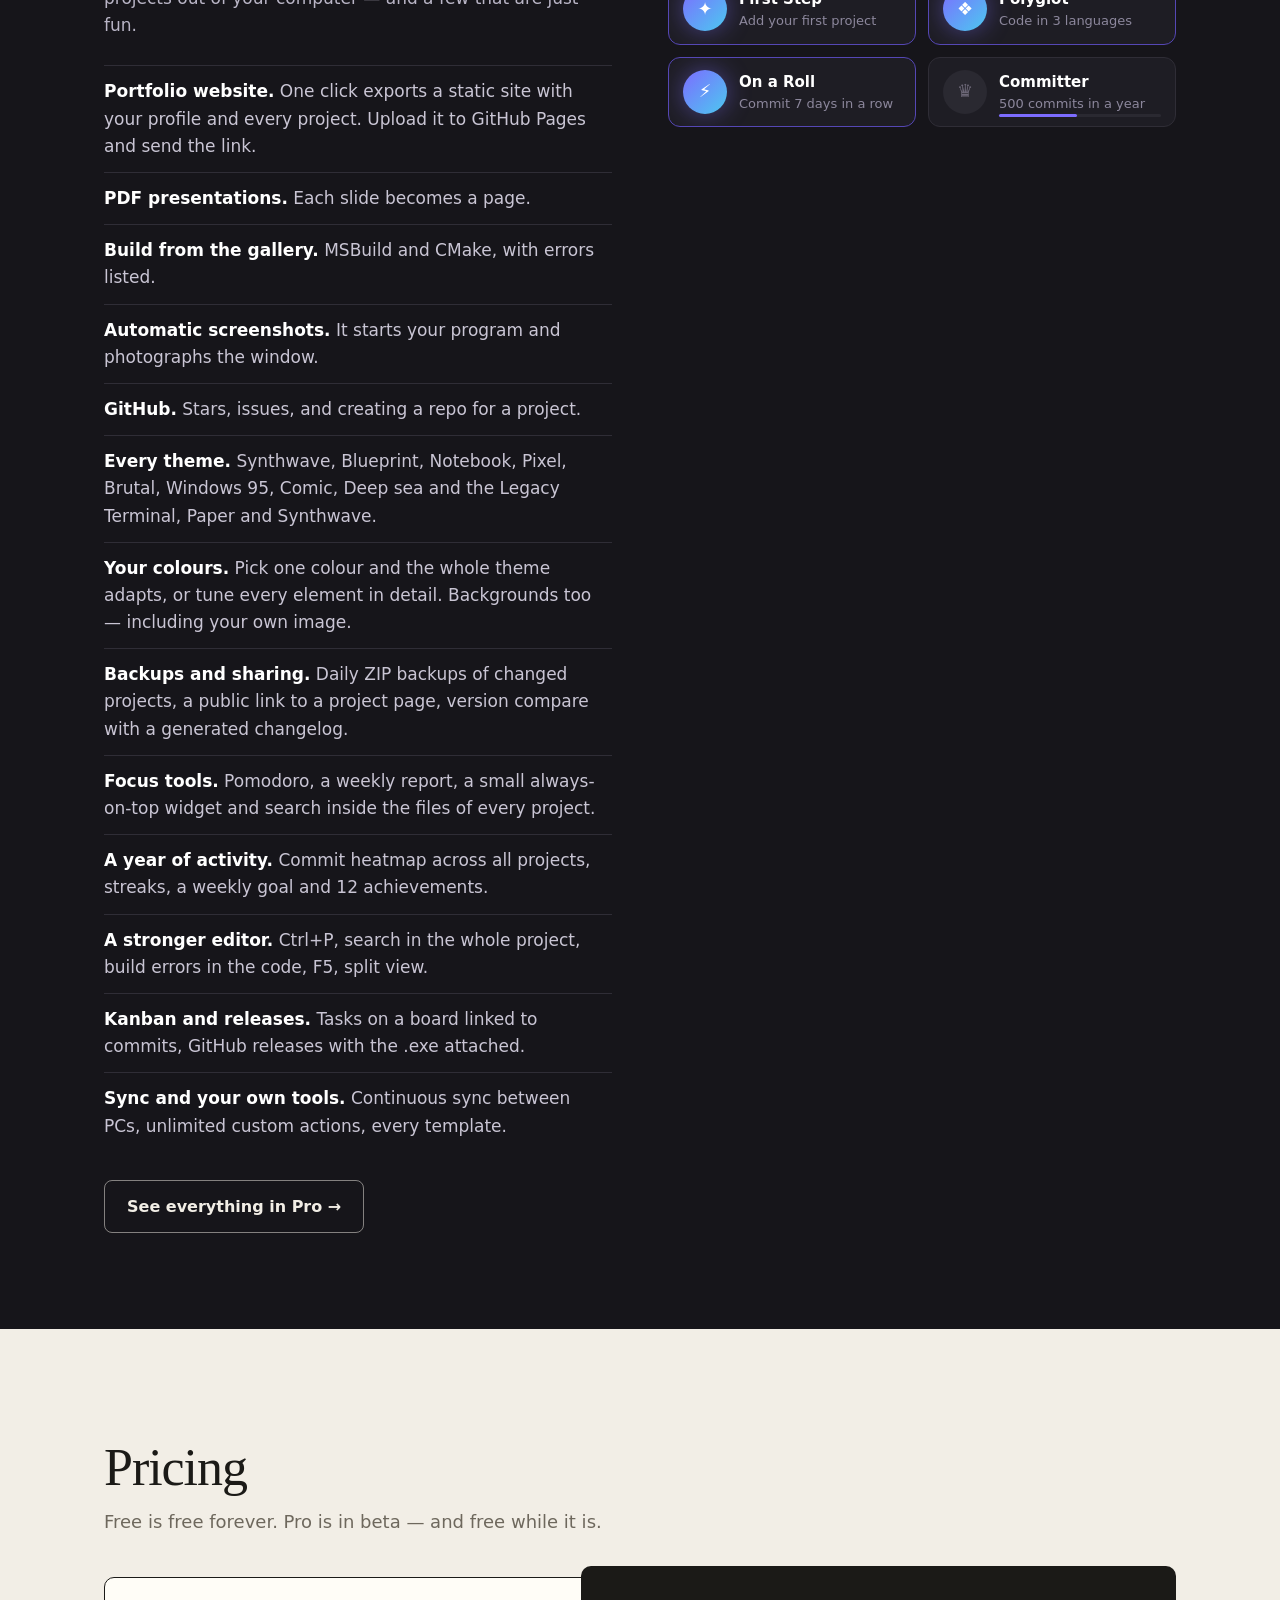
==== commit de2c8afb: "Web: Komunita naživo (explore, detail projektu, sekcia na hlavnej stránke), verzia 2.2.1 Co-Authored" ====
--- a/index.html
+++ b/index.html
@@ -9,6 +9,7 @@
 <link rel="stylesheet" href="assets/vendor/lenis.css">
 <link rel="stylesheet" href="assets/css/style.css">
 <link rel="stylesheet" href="assets/css/dynamic.css">
+<link rel="stylesheet" href="assets/css/community.css">
 <script>
   // animácie len ak ich používateľ nevypol; ak sa skript nenačíta, obsah sa po chvíli aj tak ukáže
   if (!matchMedia("(prefers-reduced-motion: reduce)").matches) {
@@ -36,7 +37,7 @@
     <nav>
       <a href="#how">How it works</a>
       <a href="#features">Features</a>
-      <a href="#showcase">Examples</a>
+      <a href="explore.html">Community</a>
       <a href="pro.html">Pro <small class="beta-pill">beta</small></a>
       <a href="#faq">FAQ</a>
       <a class="nav-dl" data-href="download" href="#">Download</a>
@@ -49,7 +50,7 @@
 <!-- ============================================================ HERO -->
 <section class="d-hero">
   <div class="wrap">
-    <p class="kicker reveal-up">Free Windows app · v<span data-site="version">2.2.0</span></p>
+    <p class="kicker reveal-up">Free Windows app · v<span data-site="version">2.2.1</span></p>
     <h1 class="d-title">
       <span class="line"><span>All your projects,</span></span>
       <span class="line"><span>finally in <em class="mark">one</em> window.</span></span>
@@ -218,6 +219,15 @@
       <figure class="shw-card"><img src="assets/img/cards/gallery.jpg" alt="Project Gallery banner" loading="lazy"><figcaption><b>Project Gallery</b><span>Yes — the app keeps itself in its own gallery, too. C++ · Dear ImGui · DirectX 11</span></figcaption></figure>
     </div>
   </div>
+</section>
+
+<!-- ============================================================ KOMUNITA LIVE -->
+<section id="community" class="wrap cm-live">
+  <p class="kicker"><span class="live-dot"></span>Live from the Community</p>
+  <h2 class="section-h">Projects people just shared.</h2>
+  <p class="section-sub">Published straight from the app – updated live. Share yours with one click: project ⋯ → Publish to Community.</p>
+  <div class="cm-grid" id="cmLive"><p class="cm-empty">Loading…</p></div>
+  <p class="cm-more"><a class="btn btn-line" href="explore.html">See the whole Community →</a></p>
 </section>
 
 <!-- ============================================================ FUNKCIE (scrollytelling) -->
@@ -457,7 +467,7 @@
         </div>
         <div class="ss-win">
           <div class="ss-head">Windows protected your PC</div>
-          <p>App: ProjectGallery-Setup-<span data-site="version">2.2.0</span>.exe</p>
+          <p>App: ProjectGallery-Setup-<span data-site="version">2.2.1</span>.exe</p>
           <div class="ss-btns"><span class="ss-run">Run anyway</span><span>Don't run</span></div>
           <span class="ss-tip">② then this</span>
         </div>
@@ -498,7 +508,7 @@
   <h2>Try it on your <span class="underline">own folder.</span></h2>
   <p>It takes about ten seconds to see if you like it.</p>
   <a class="btn btn-ink magnet" data-href="download" href="#">Download for Windows — free</a>
-  <p class="meta">v<span data-site="version">2.2.0</span> · Windows 10 &amp; 11 · 4.2 MB · account optional</p>
+  <p class="meta">v<span data-site="version">2.2.1</span> · Windows 10 &amp; 11 · 4.2 MB · account optional</p>
 </section>
 
 </main>
@@ -520,5 +530,6 @@
 <script src="assets/vendor/lenis.min.js"></script>
 <script src="assets/js/activity.js"></script>
 <script src="assets/js/dynamic.js"></script>
+<script src="assets/js/community.js"></script>
 </body>
 </html>
--- a/assets/css/community.css
+++ b/assets/css/community.css
@@ -0,0 +1,39 @@
+/* Komunita – explore.html a p.html (stavia na style.css) */
+.cm { padding-top: 56px; padding-bottom: 90px; }
+.cm-head h1 { font-size: clamp(40px, 5.6vw, 64px); margin-bottom: 10px; }
+.cm-tools { display: flex; flex-wrap: wrap; gap: 10px; align-items: center; margin: 26px 0 22px; }
+.cm-tools input, .cm-tools select { font: 16px var(--sans); padding: 10px 12px; border: 1.5px solid var(--ink); border-radius: 8px; background: #FFFDF7; color: var(--ink); }
+.cm-tools input { flex: 1; min-width: 200px; }
+.cm-tools #count { font: 13px var(--mono); color: var(--muted); margin-left: auto; }
+.cm-grid { display: grid; grid-template-columns: repeat(auto-fill, minmax(260px, 1fr)); gap: 22px; }
+.cm-card { display: flex; flex-direction: column; text-decoration: none; background: #FFFDF7; border: 1.5px solid var(--ink); border-radius: 12px; overflow: hidden;
+  box-shadow: 5px 5px 0 var(--paper-2); transition: translate .2s ease, box-shadow .2s ease; }
+.cm-card:hover { translate: 0 -4px; box-shadow: 7px 9px 0 var(--marker); }
+.cm-cover { aspect-ratio: 412 / 212; background: var(--night); overflow: hidden; display: grid; place-items: center; }
+.cm-cover img { width: 100%; height: 100%; object-fit: cover; }
+.cm-cover.gen span { font: 700 34px/1 var(--sans); color: #fff; letter-spacing: .04em; text-shadow: 0 2px 10px rgba(0,0,0,.35); }
+.cm-cover.big { border-radius: 14px; border: 1.5px solid var(--ink); max-height: 360px; }
+.cm-cover.big.gen span { font-size: 64px; }
+.cm-body { padding: 14px 16px 16px; display: flex; flex-direction: column; flex: 1; }
+.cm-body b { font-size: 18px; }
+.cm-body p { color: var(--ink-2); font-size: 15px; margin: 4px 0 14px; flex: 1; display: -webkit-box; -webkit-line-clamp: 2; -webkit-box-orient: vertical; overflow: hidden; }
+.cm-meta { display: flex; align-items: center; gap: 10px; font: 13px var(--mono); color: var(--muted); }
+.cm-pill { background: var(--marker); color: var(--ink); padding: 3px 8px; border-radius: 5px; font: 600 12px var(--mono); }
+.cm-like { margin-left: auto; color: #C2364A; }
+.cm-like.big { font: 600 18px var(--mono); margin-left: 6px; }
+.cm-empty { color: var(--muted); font-size: 18px; grid-column: 1 / -1; }
+.cm-detail { max-width: 920px; }
+.cm-title { margin: 26px 0 12px; }
+.cm-author { display: flex; align-items: center; gap: 12px; margin-bottom: 18px; }
+.cm-author img, .cm-author i { width: 44px; height: 44px; border-radius: 50%; object-fit: cover; display: grid; place-items: center; background: var(--marker); font: normal 600 18px var(--sans); }
+.cm-author small { display: block; color: var(--muted); font-size: 14px; }
+.cm-actions { display: flex; flex-wrap: wrap; gap: 12px; align-items: center; margin: 4px 0 18px; }
+.cm-tags { display: flex; flex-wrap: wrap; gap: 8px; font: 14px var(--mono); color: var(--muted); }
+.cm-desc { color: var(--ink-2); margin: 18px 0; max-width: 760px; }
+.cm-shots { display: grid; grid-template-columns: repeat(auto-fill, minmax(260px, 1fr)); gap: 14px; margin-top: 20px; }
+.cm-shots img { border-radius: 8px; border: 1px solid var(--ink); cursor: zoom-in; }
+.cm-live { padding-top: 110px; }
+.cm-more { margin-top: 26px; }
+.live-dot { display: inline-block; width: 9px; height: 9px; border-radius: 50%; background: #E2443A; margin-right: 8px; vertical-align: 1px; animation: livepulse 1.6s ease-in-out infinite; }
+@keyframes livepulse { 50% { opacity: .25; } }
+@media (prefers-reduced-motion: reduce) { .live-dot { animation: none; } }
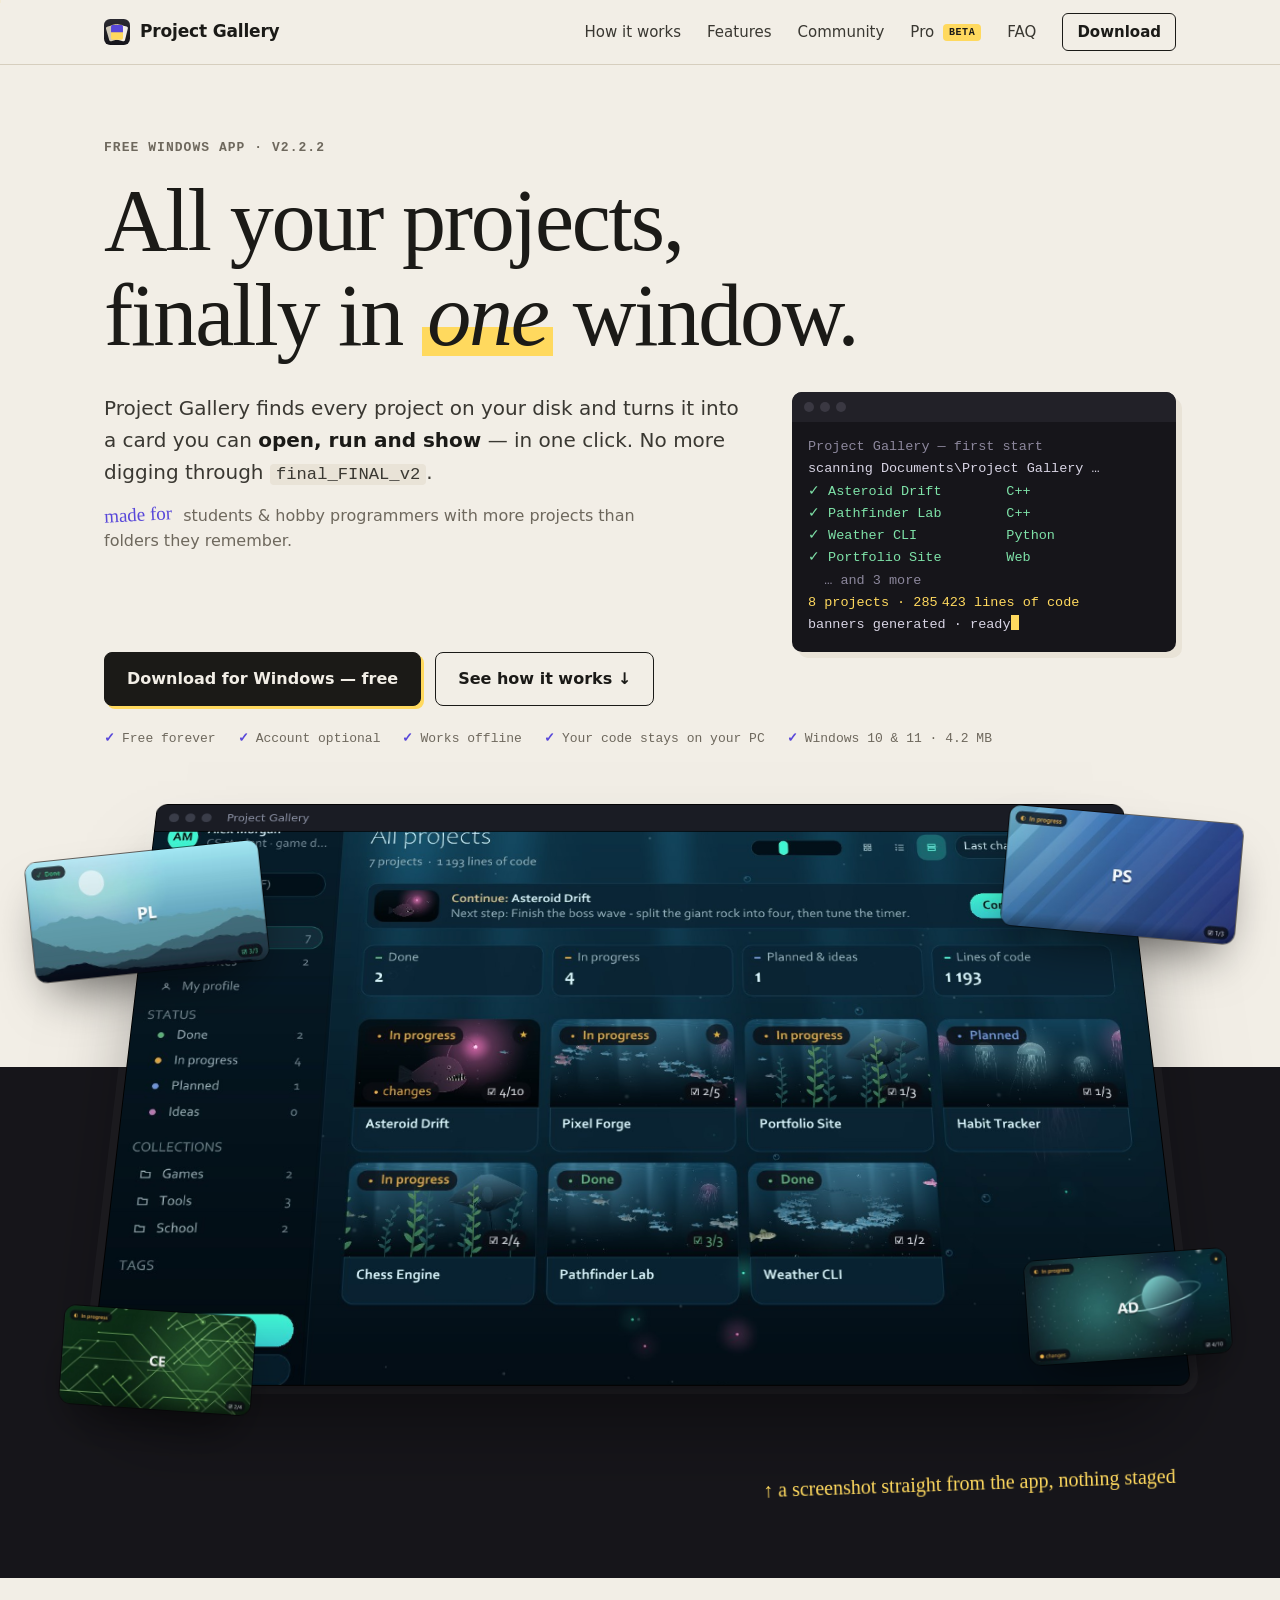
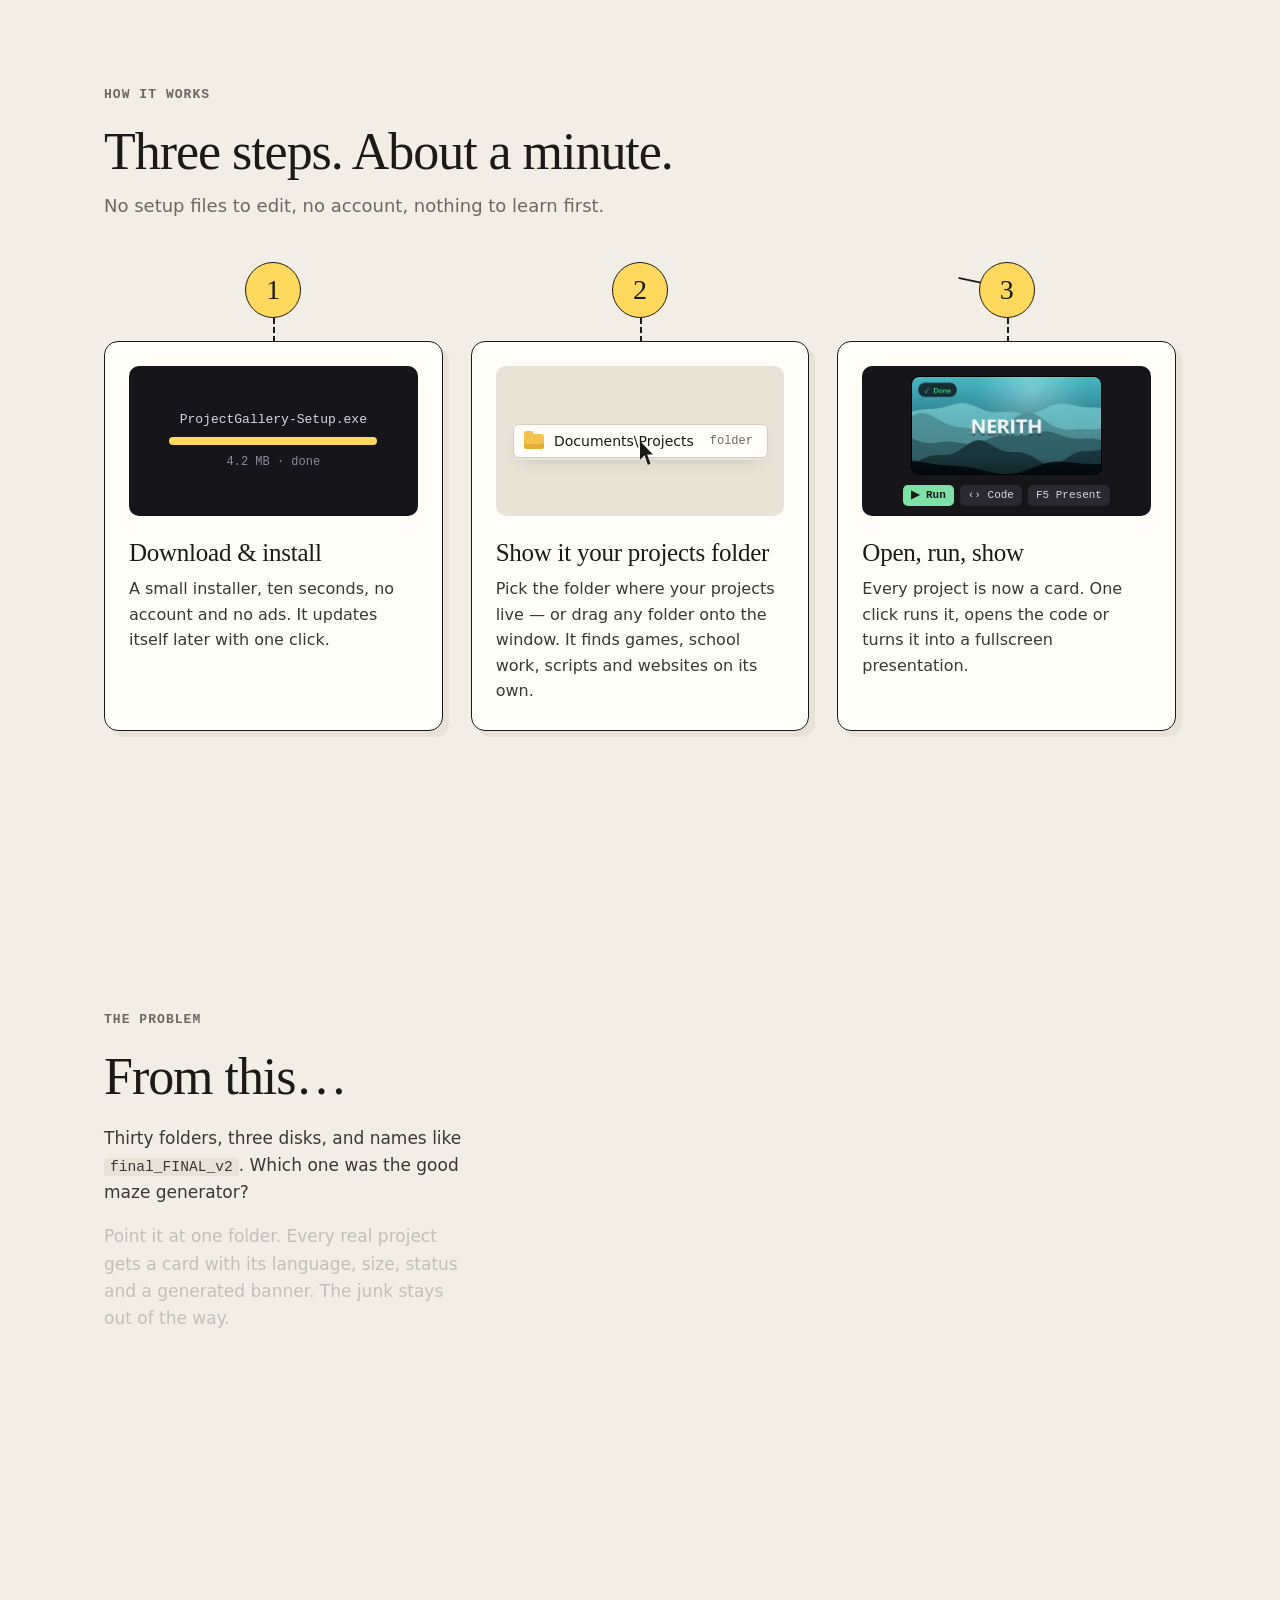
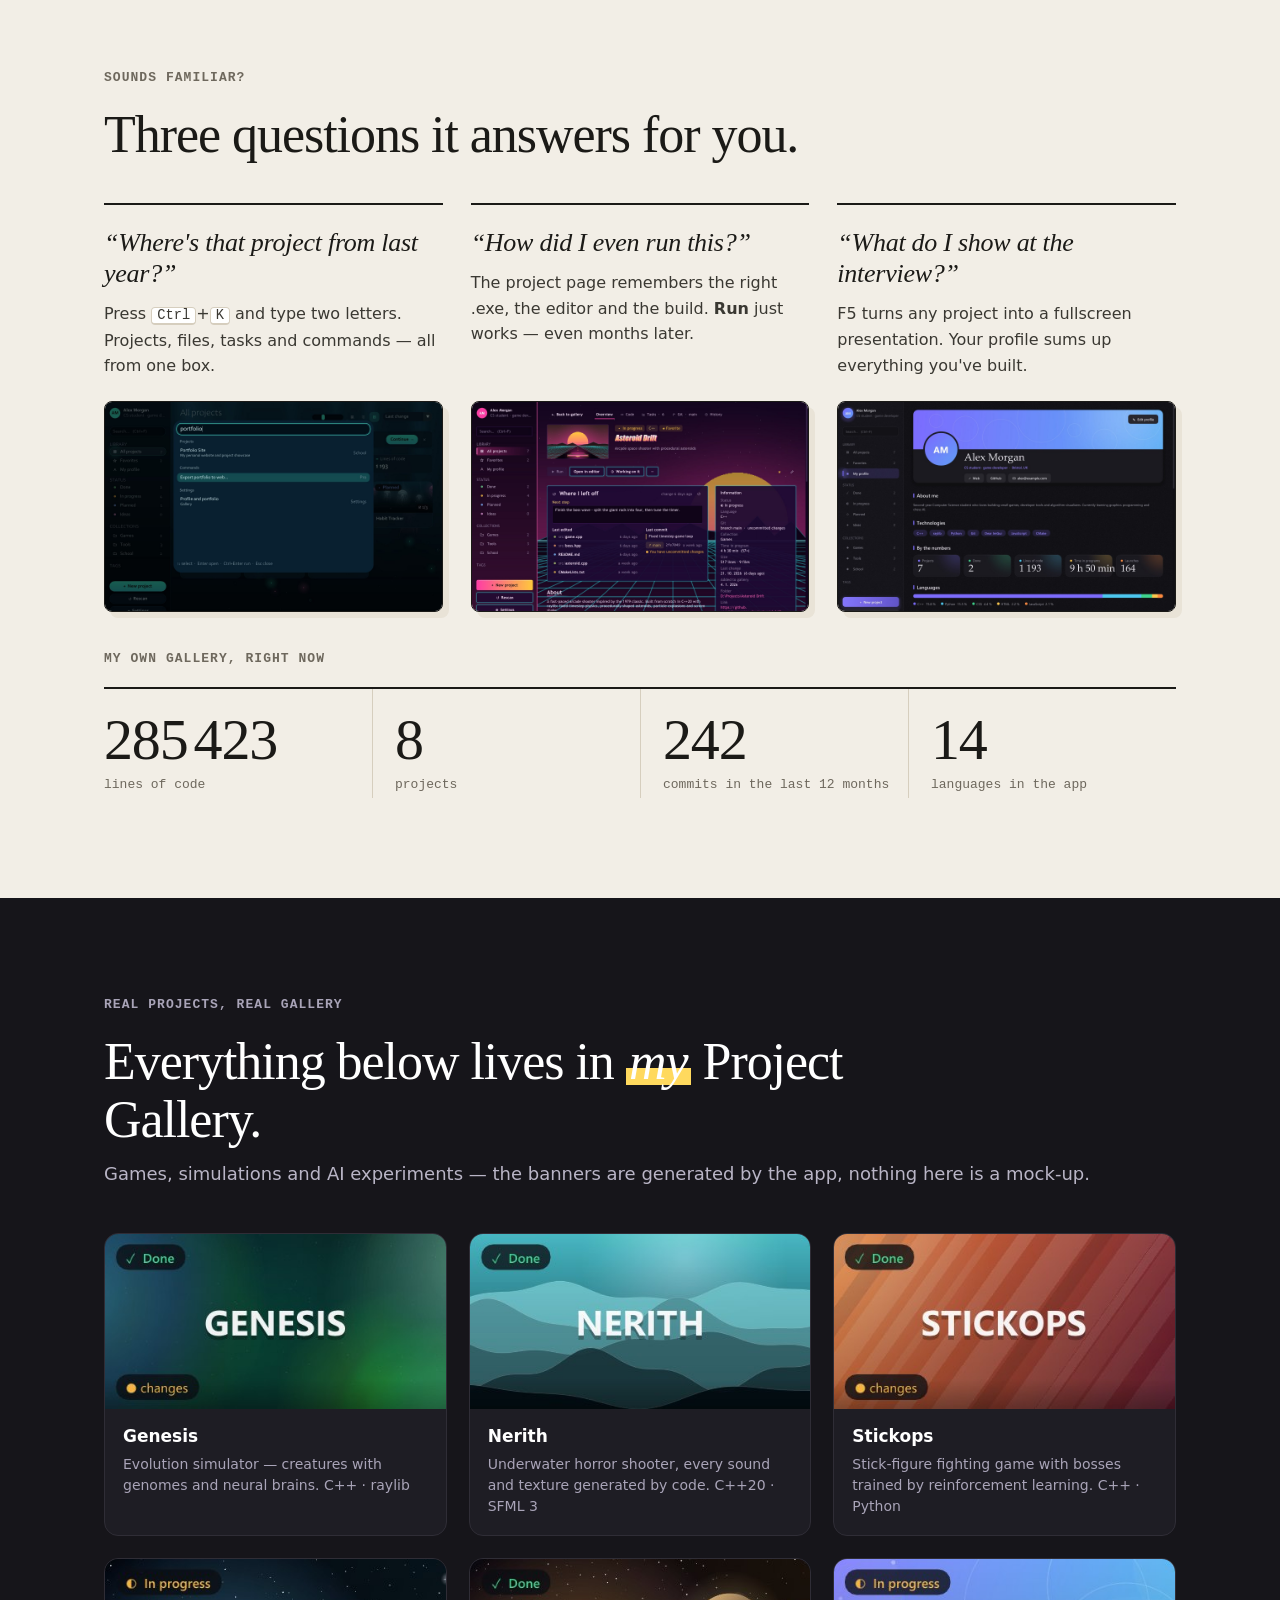
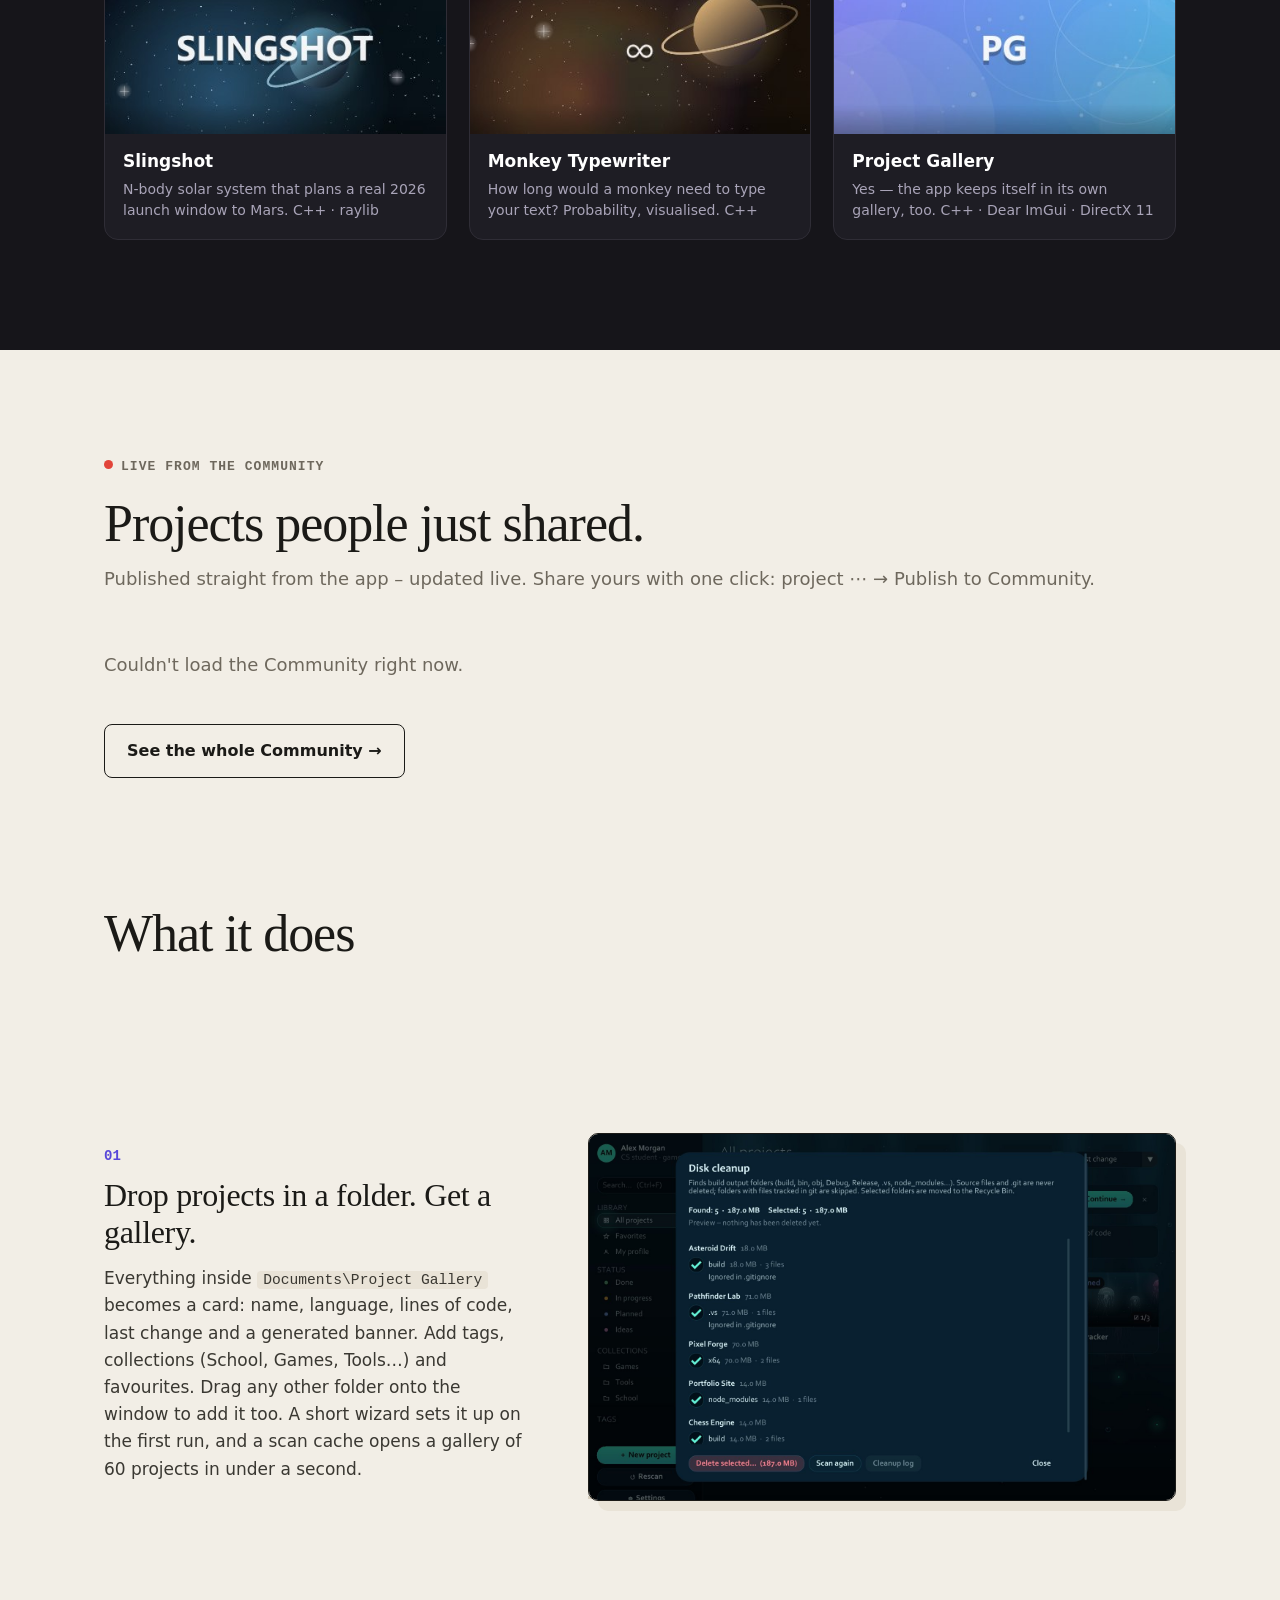
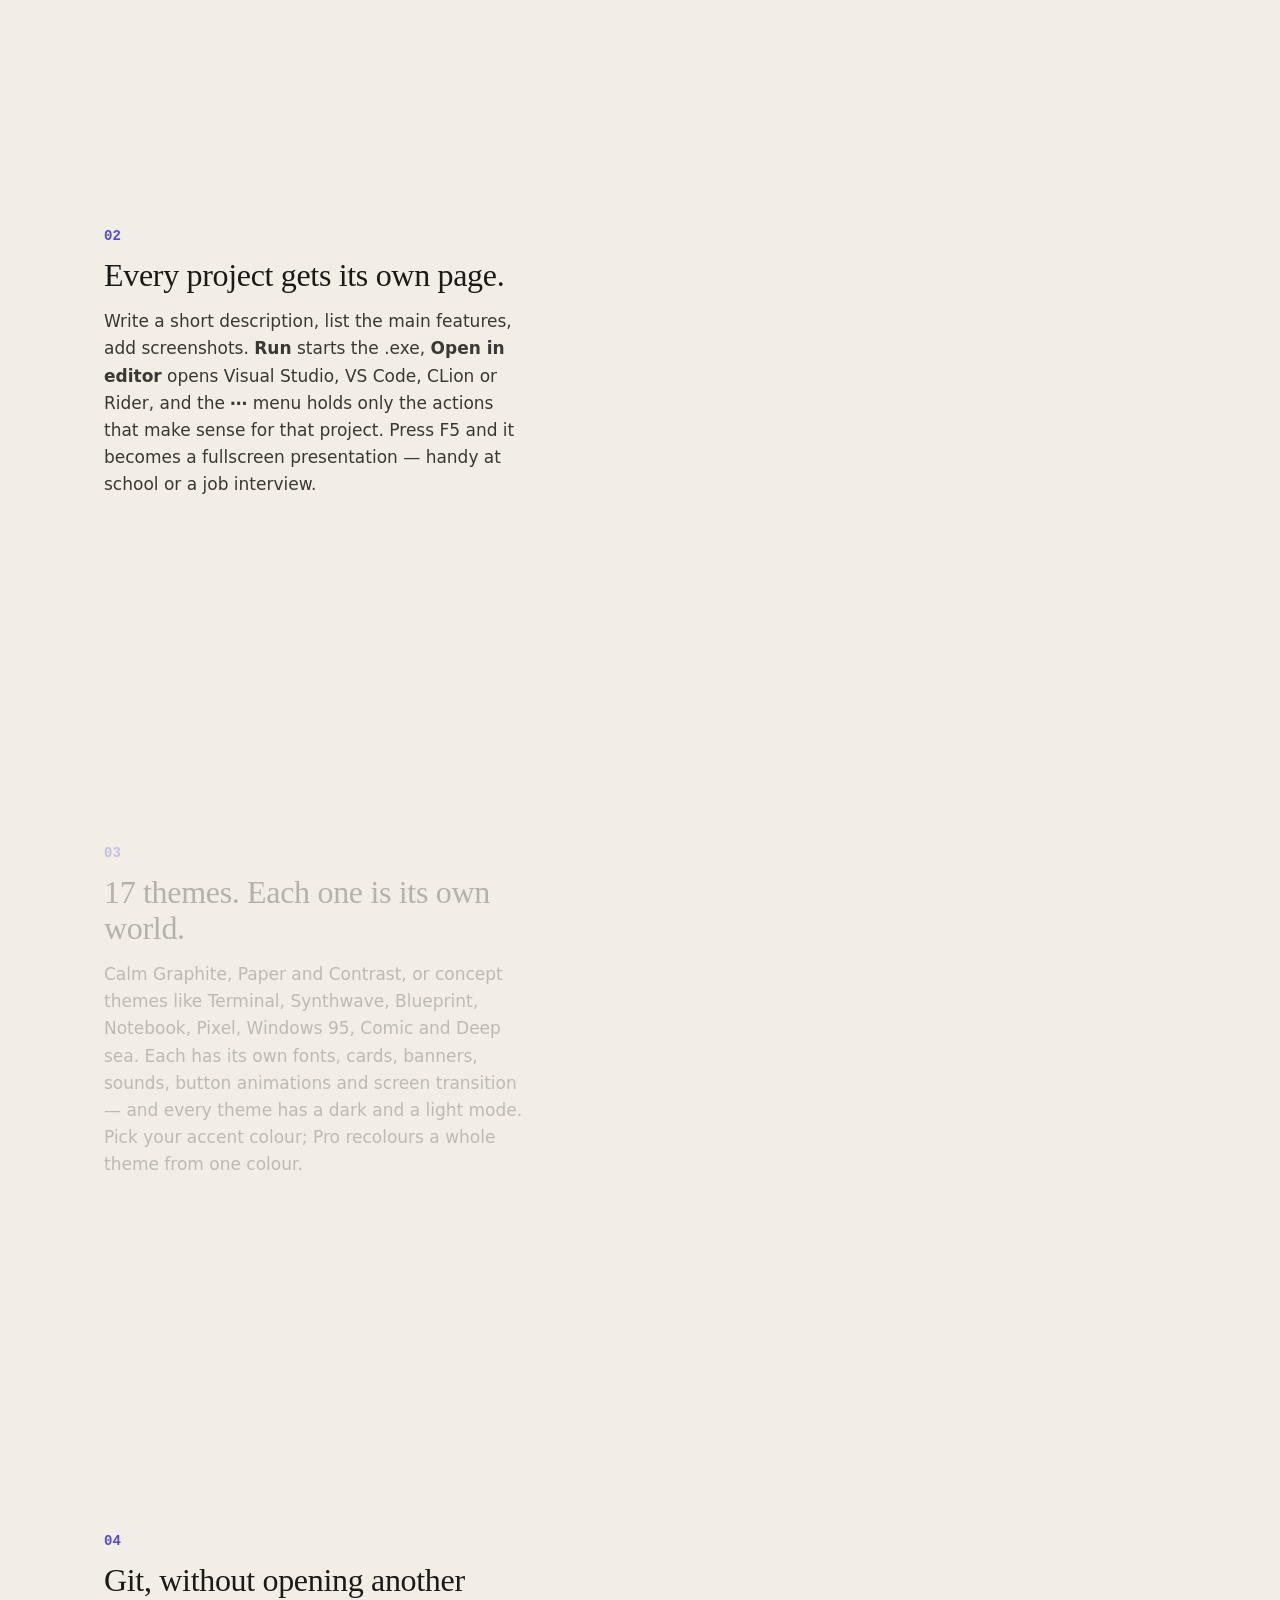
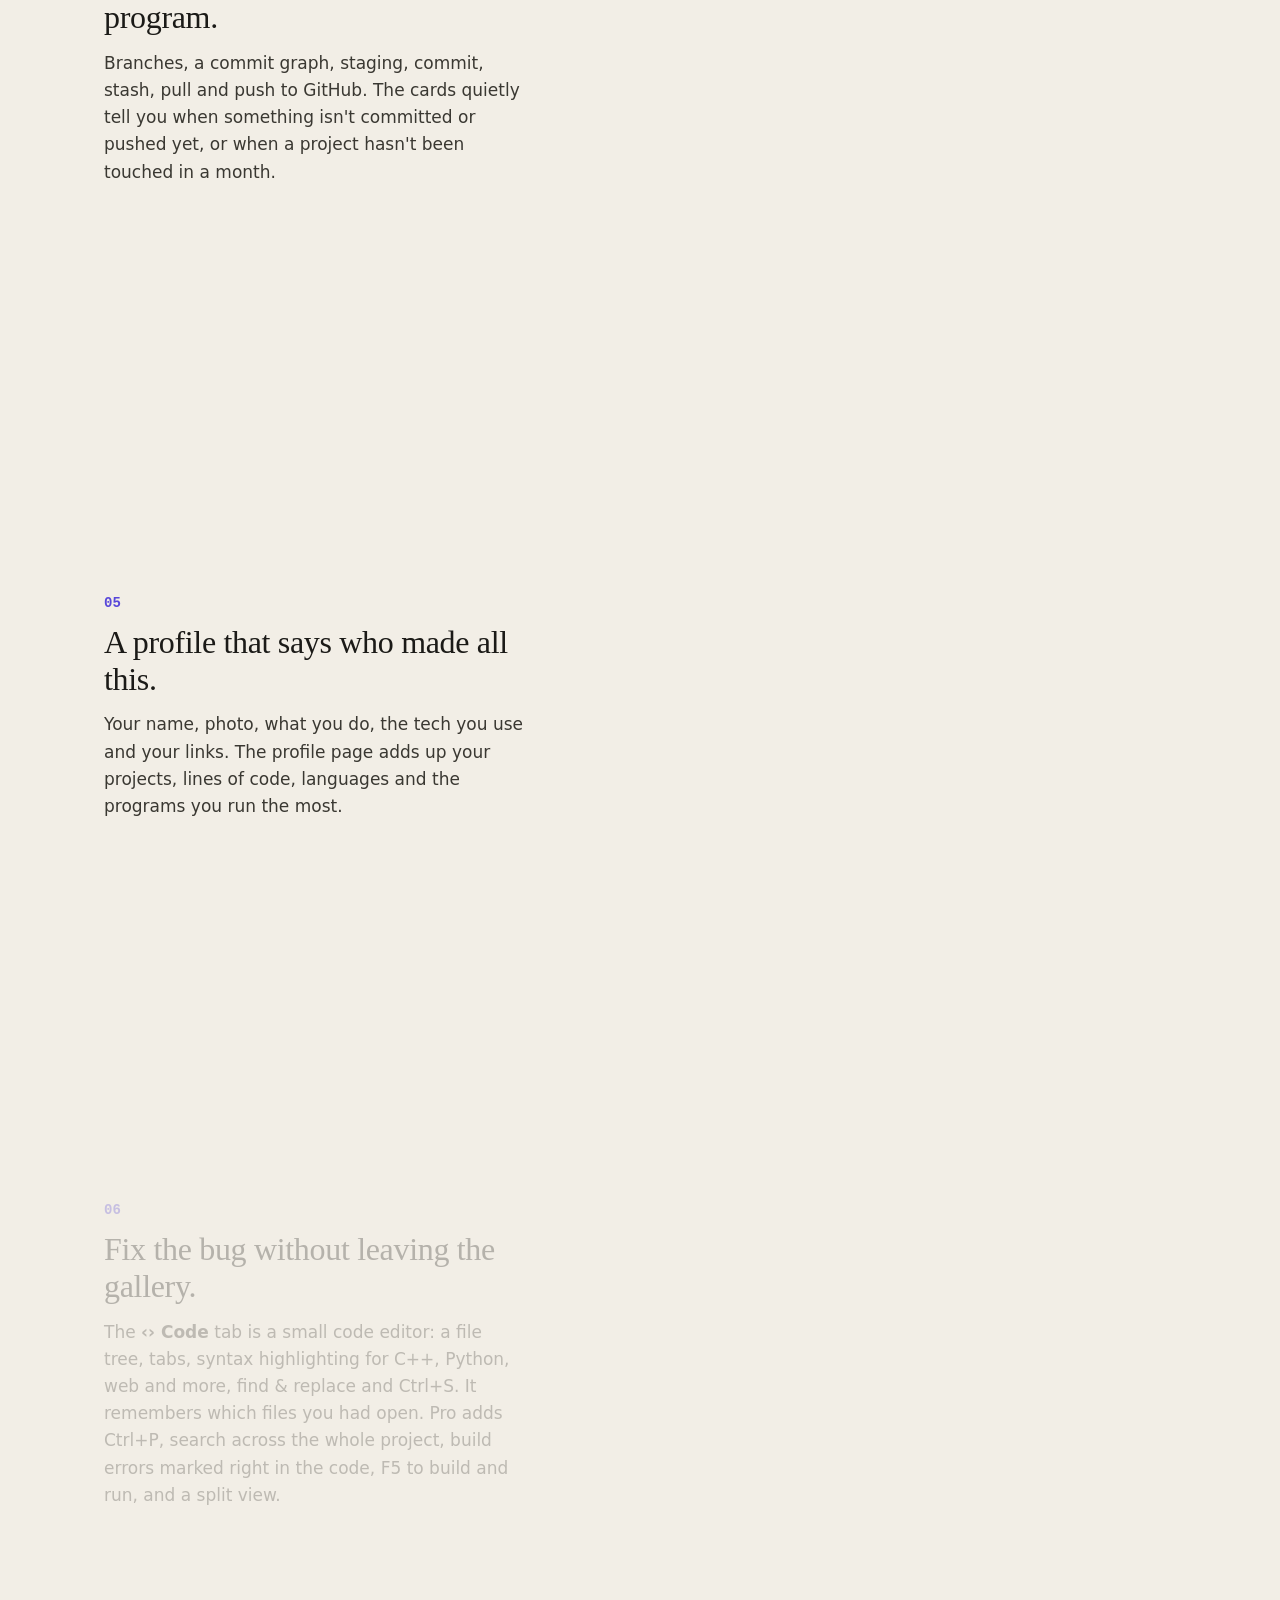
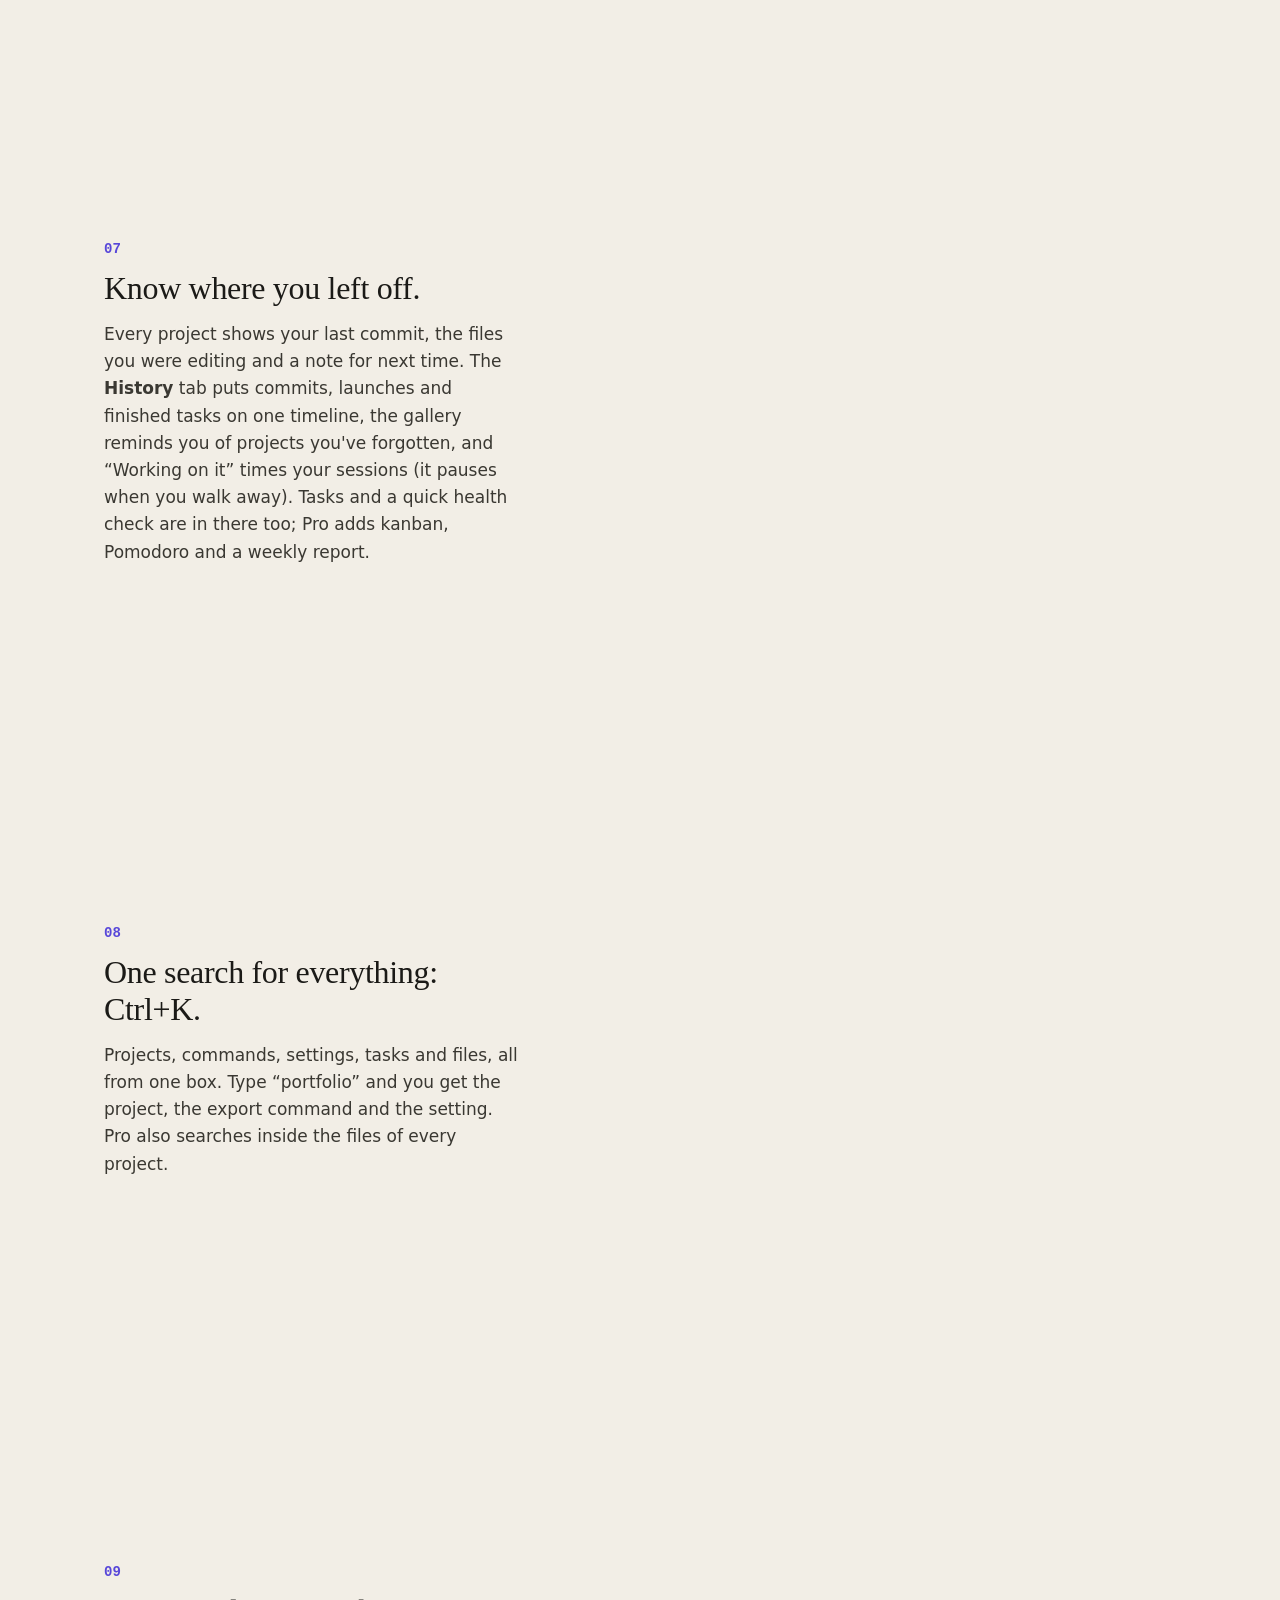
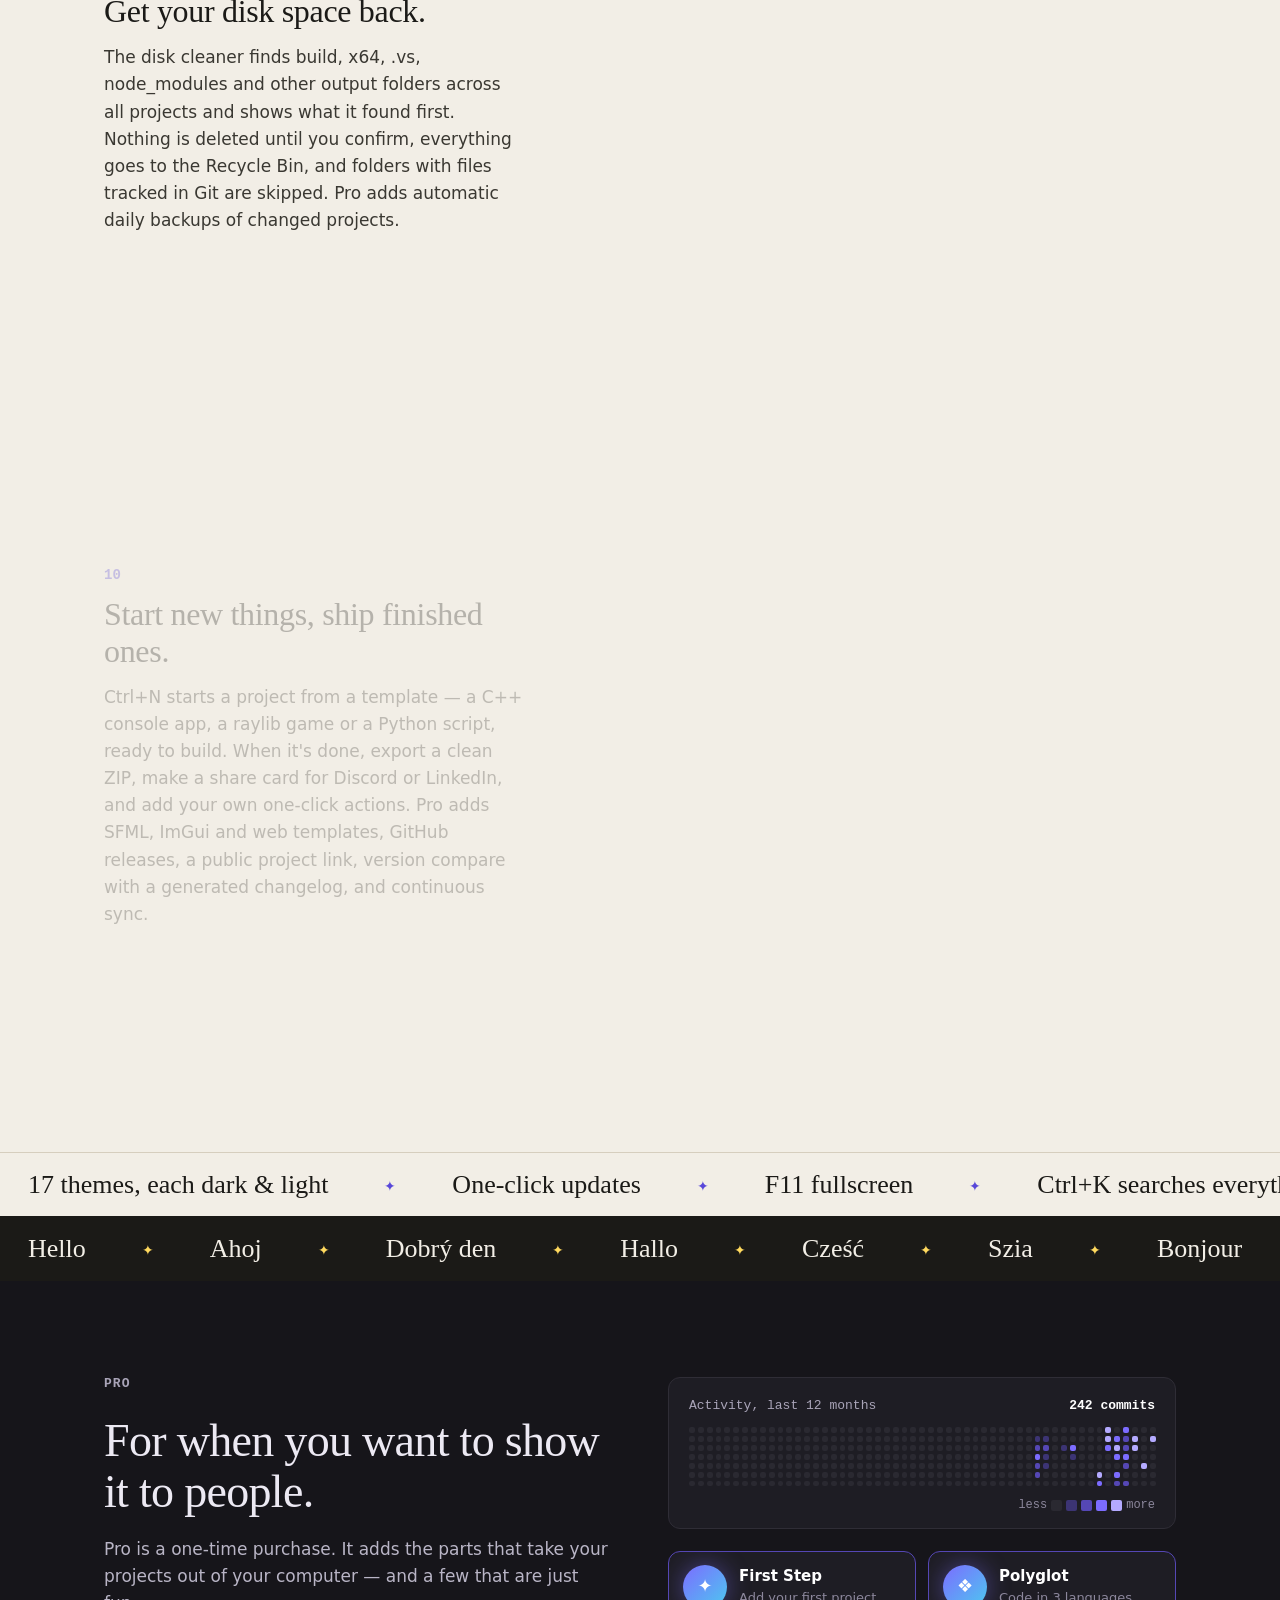
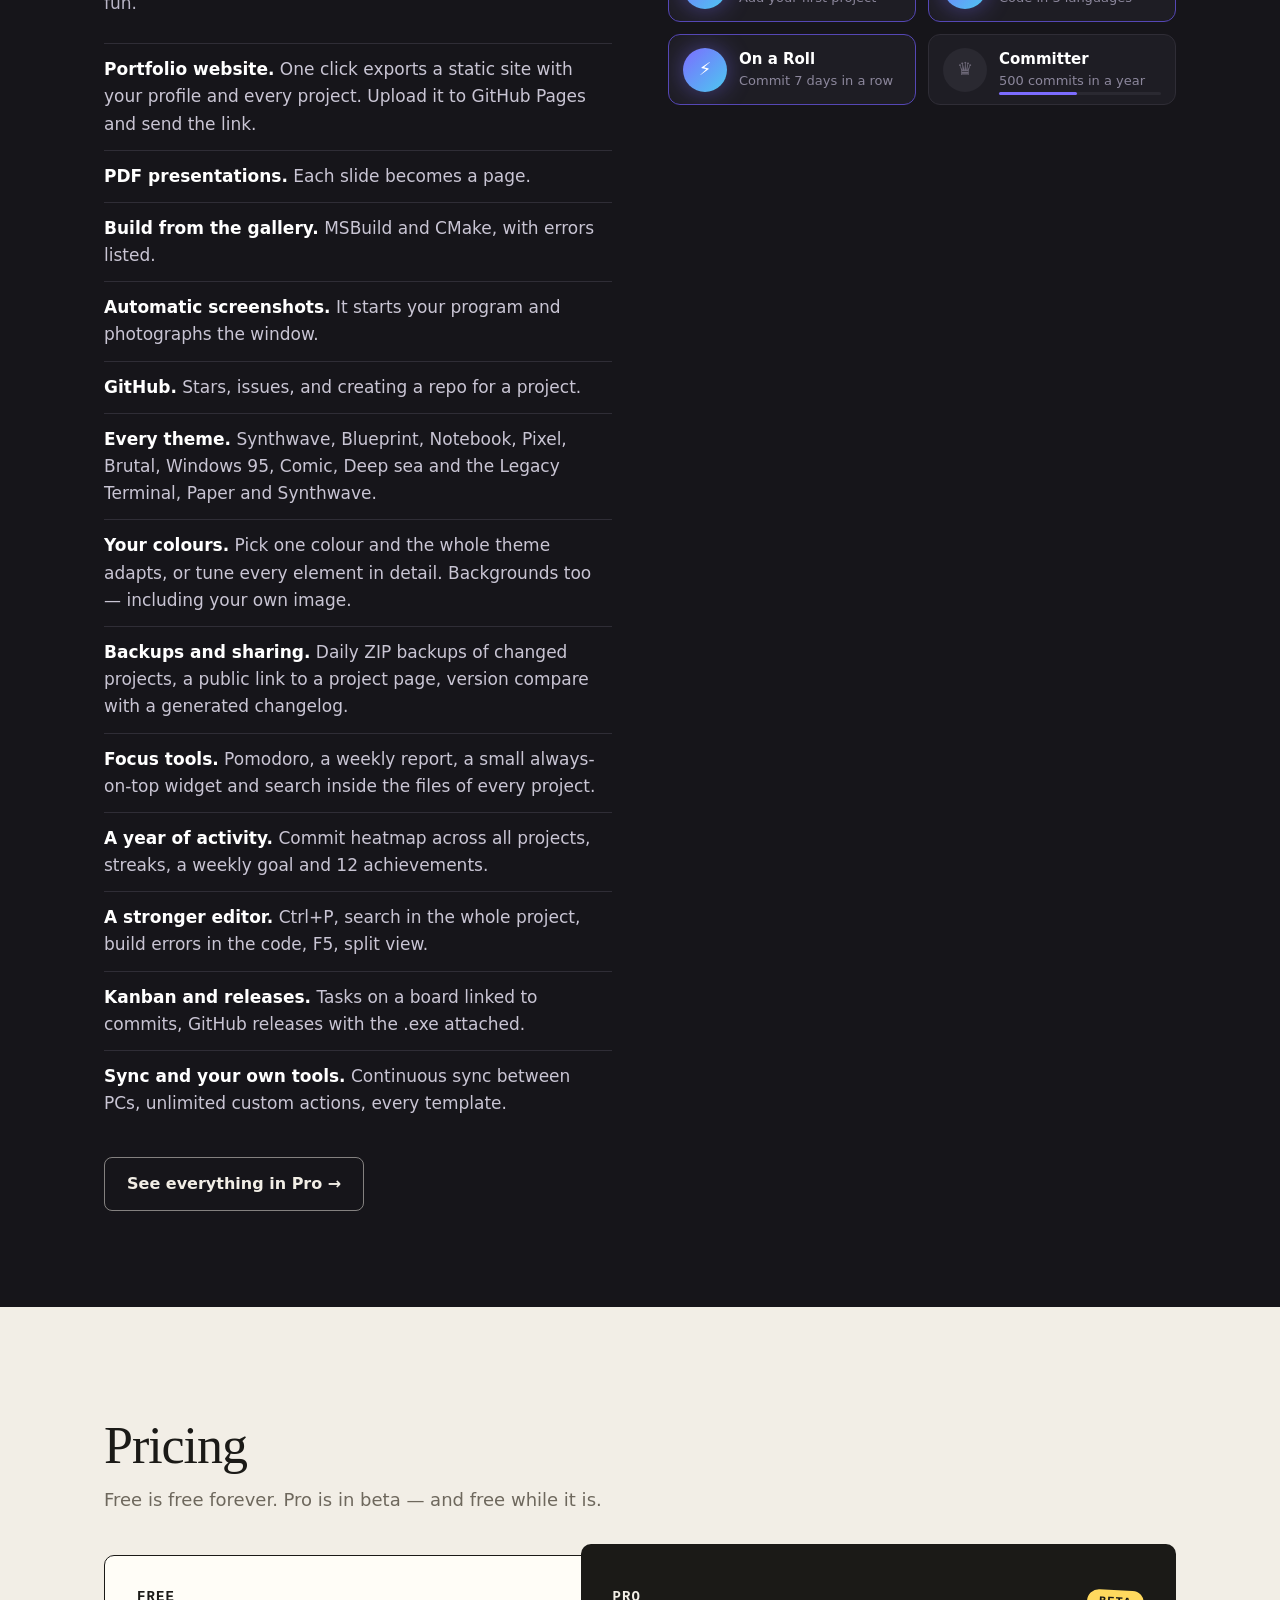
==== commit c3adccad: "Web: verzia 2.2.2 Co-Authored-By: Claude Opus 5.5 <noreply@anthropic.com>" ====
--- a/index.html
+++ b/index.html
@@ -50,7 +50,7 @@
 <!-- ============================================================ HERO -->
 <section class="d-hero">
   <div class="wrap">
-    <p class="kicker reveal-up">Free Windows app · v<span data-site="version">2.2.1</span></p>
+    <p class="kicker reveal-up">Free Windows app · v<span data-site="version">2.2.2</span></p>
     <h1 class="d-title">
       <span class="line"><span>All your projects,</span></span>
       <span class="line"><span>finally in <em class="mark">one</em> window.</span></span>
@@ -467,7 +467,7 @@
         </div>
         <div class="ss-win">
           <div class="ss-head">Windows protected your PC</div>
-          <p>App: ProjectGallery-Setup-<span data-site="version">2.2.1</span>.exe</p>
+          <p>App: ProjectGallery-Setup-<span data-site="version">2.2.2</span>.exe</p>
           <div class="ss-btns"><span class="ss-run">Run anyway</span><span>Don't run</span></div>
           <span class="ss-tip">② then this</span>
         </div>
@@ -508,7 +508,7 @@
   <h2>Try it on your <span class="underline">own folder.</span></h2>
   <p>It takes about ten seconds to see if you like it.</p>
   <a class="btn btn-ink magnet" data-href="download" href="#">Download for Windows — free</a>
-  <p class="meta">v<span data-site="version">2.2.1</span> · Windows 10 &amp; 11 · 4.2 MB · account optional</p>
+  <p class="meta">v<span data-site="version">2.2.2</span> · Windows 10 &amp; 11 · 4.2 MB · account optional</p>
 </section>
 
 </main>
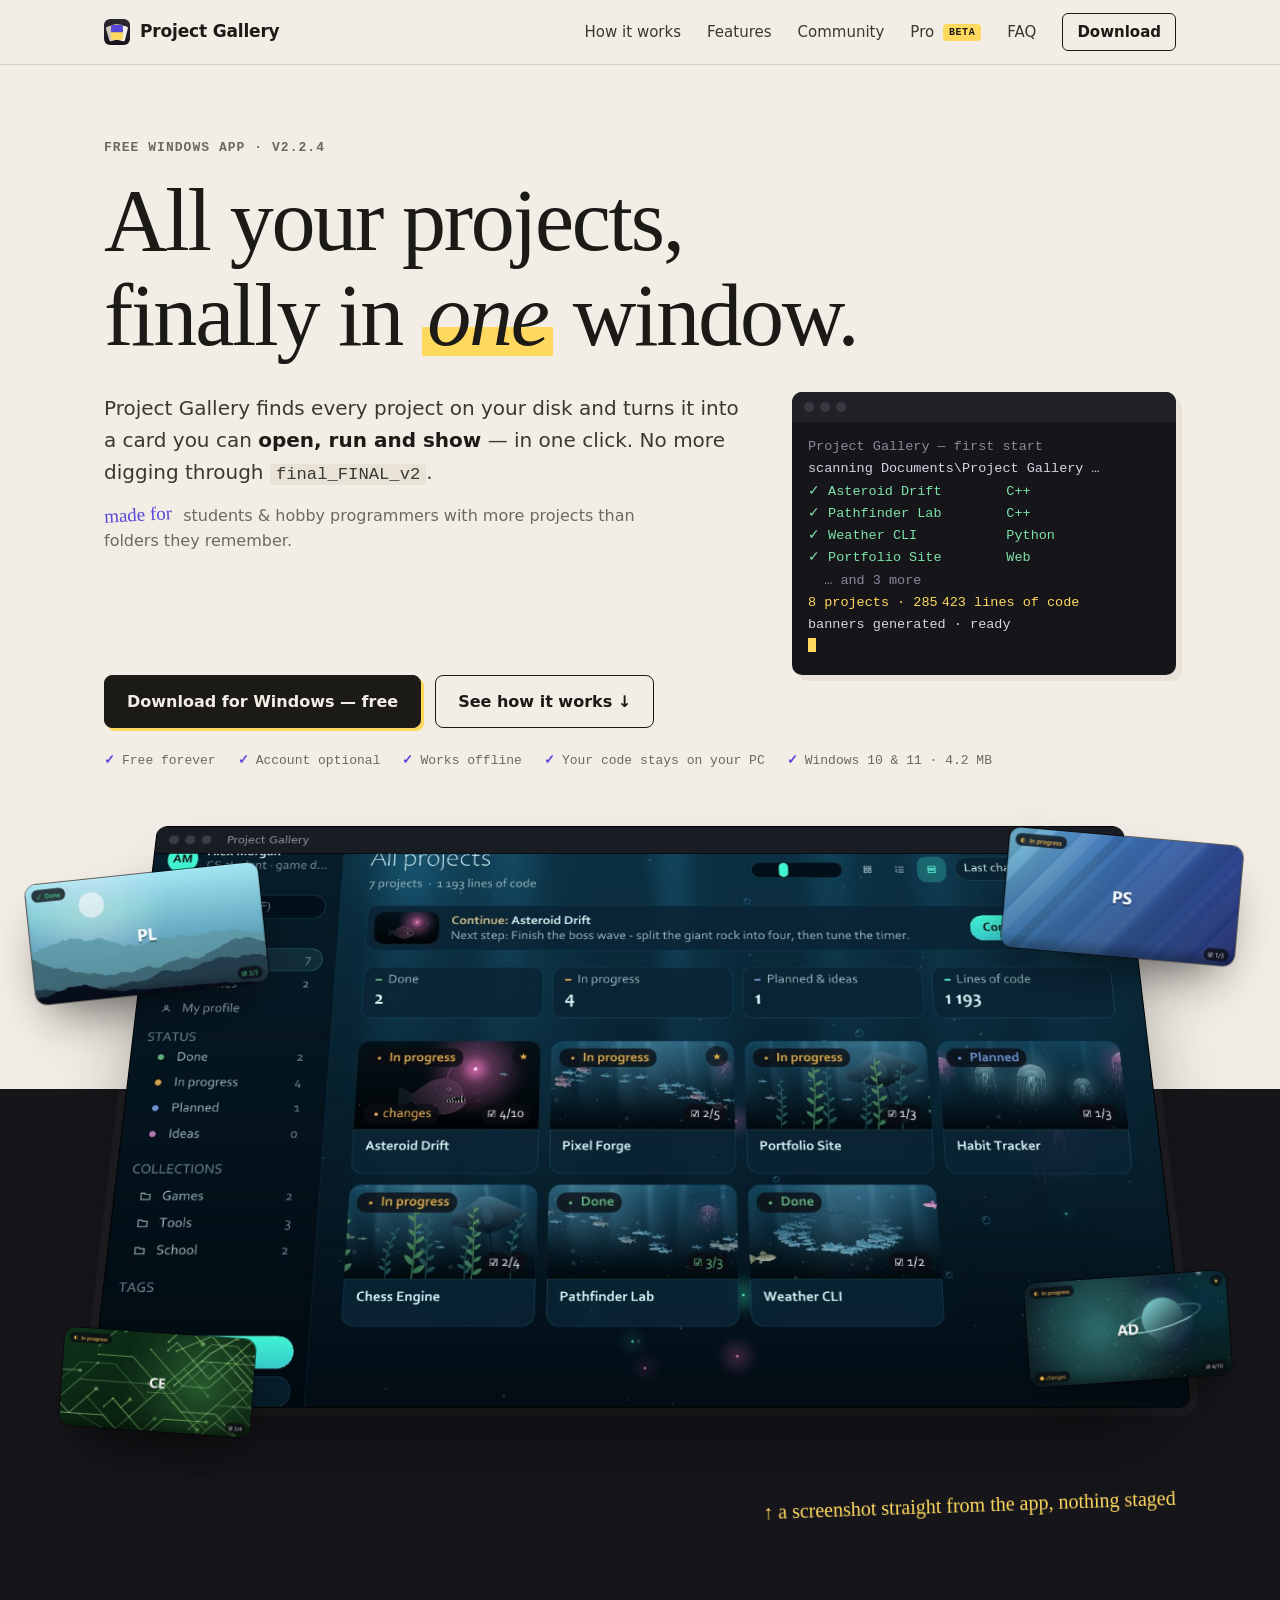
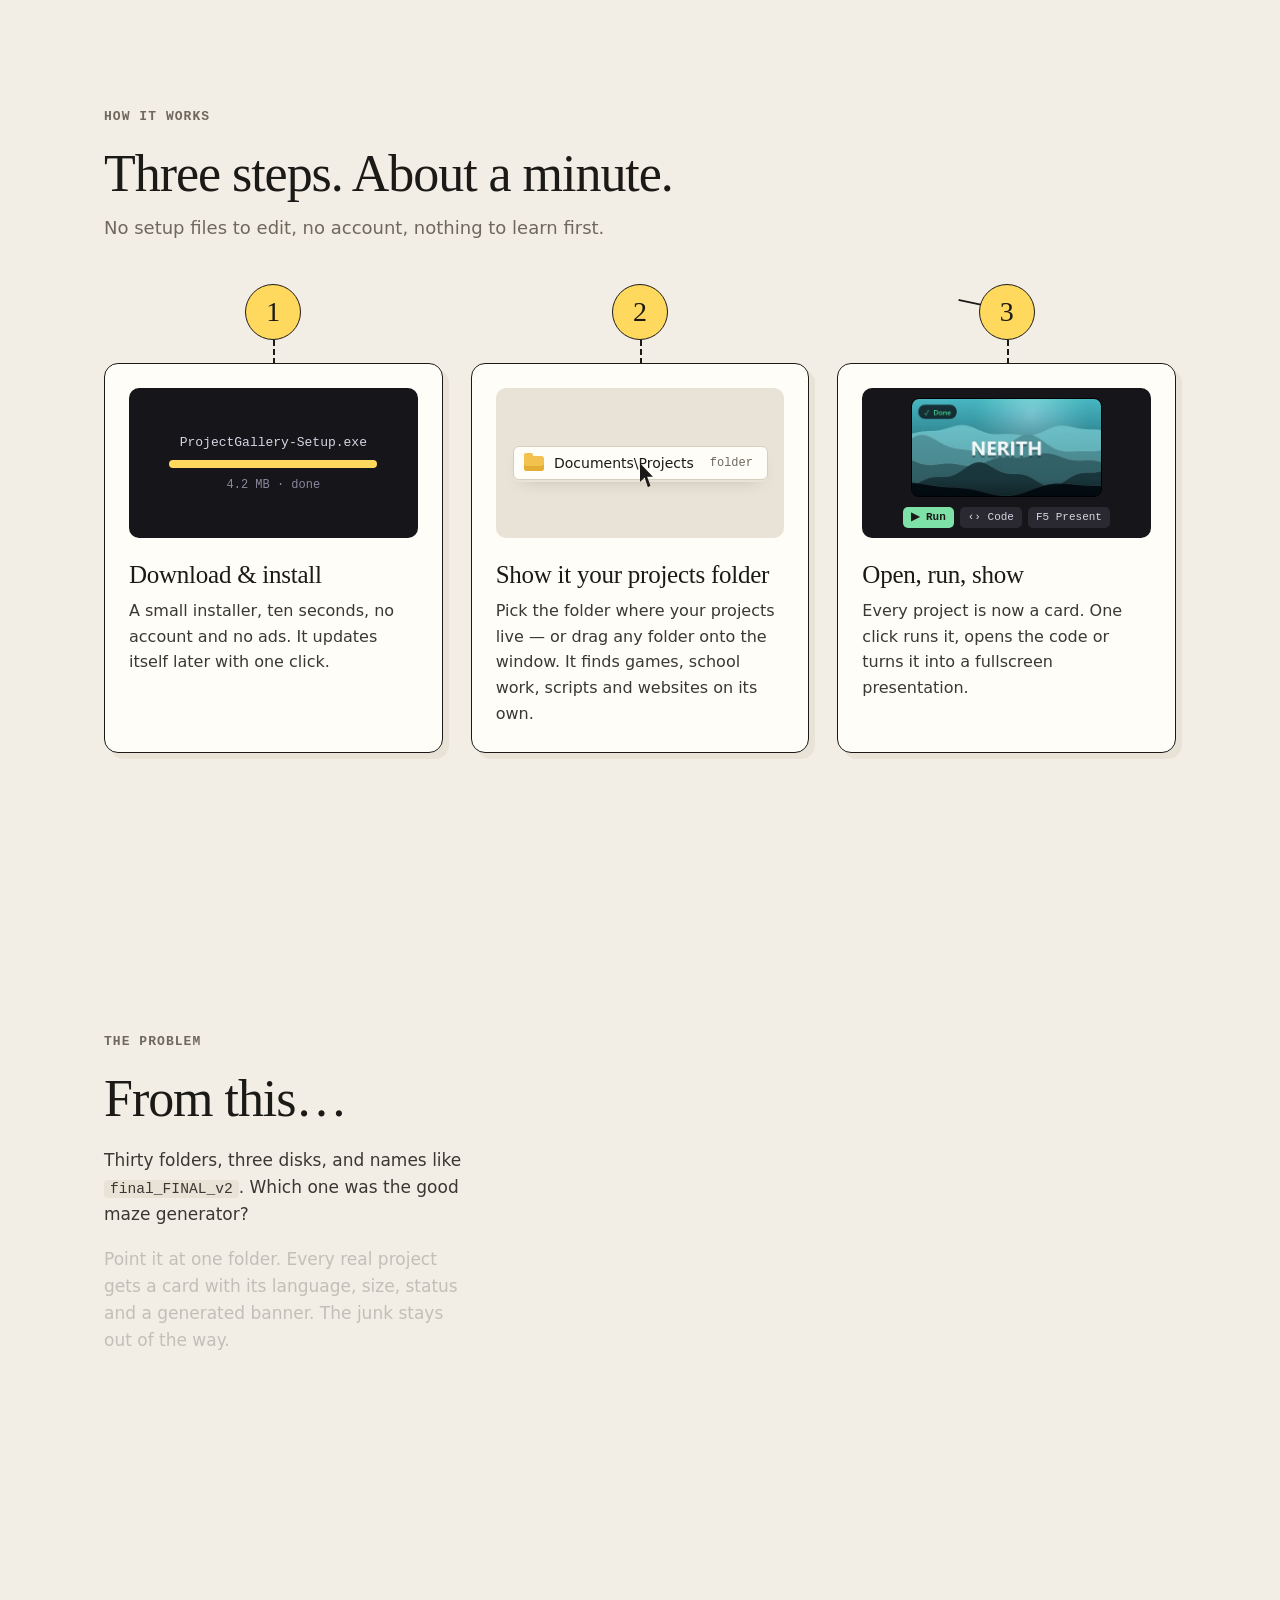
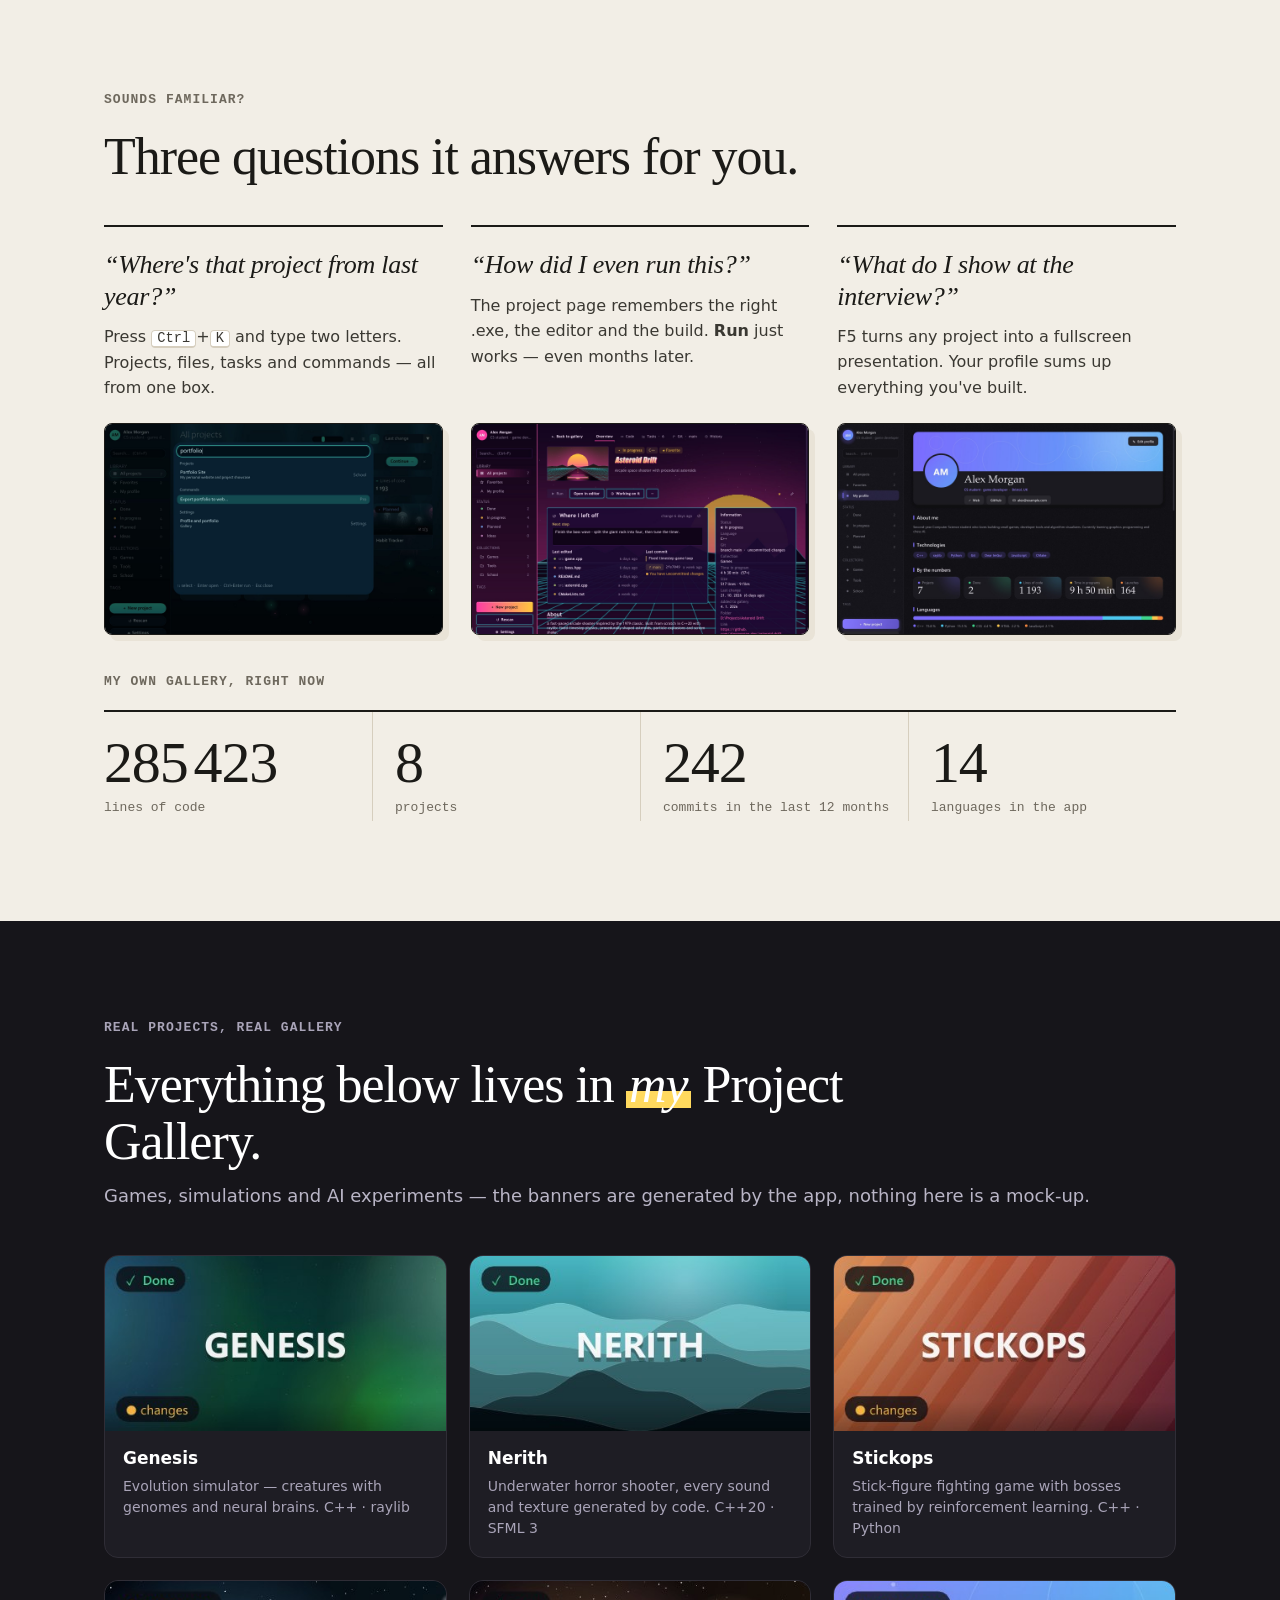
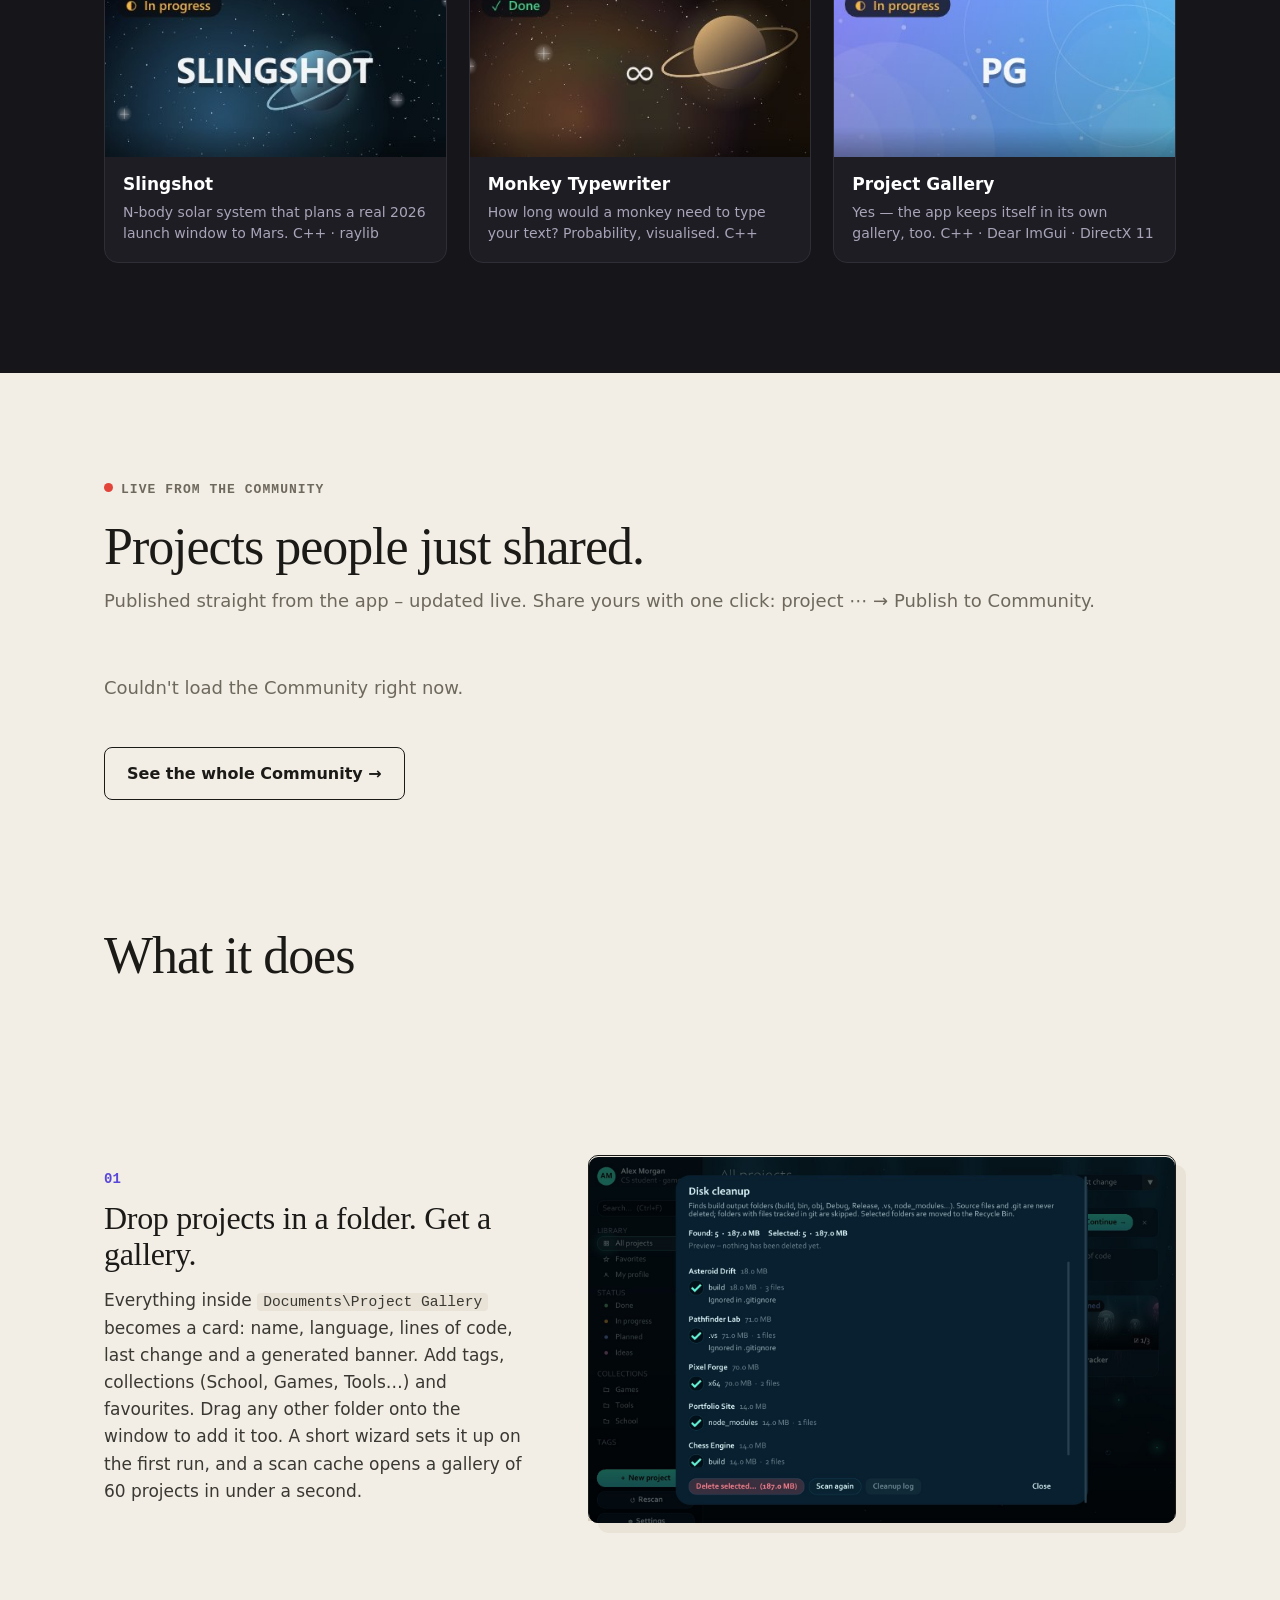
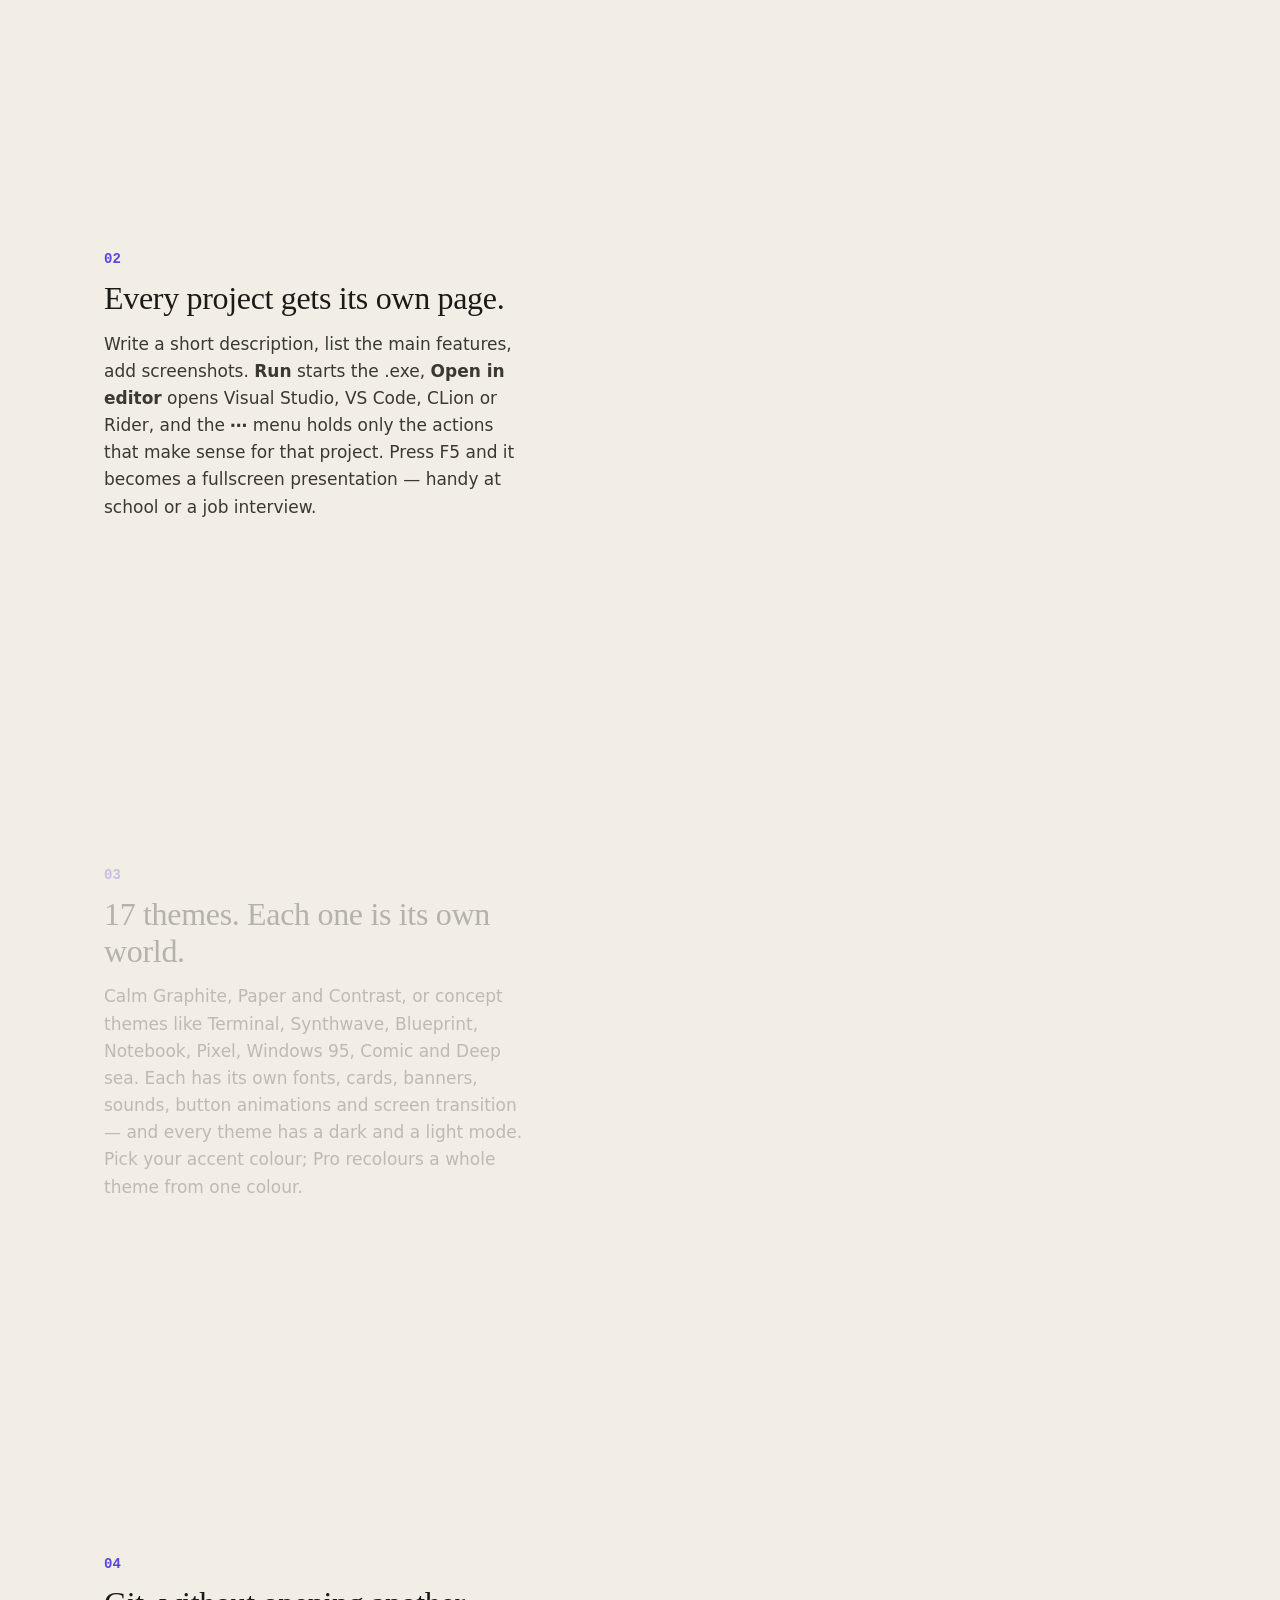
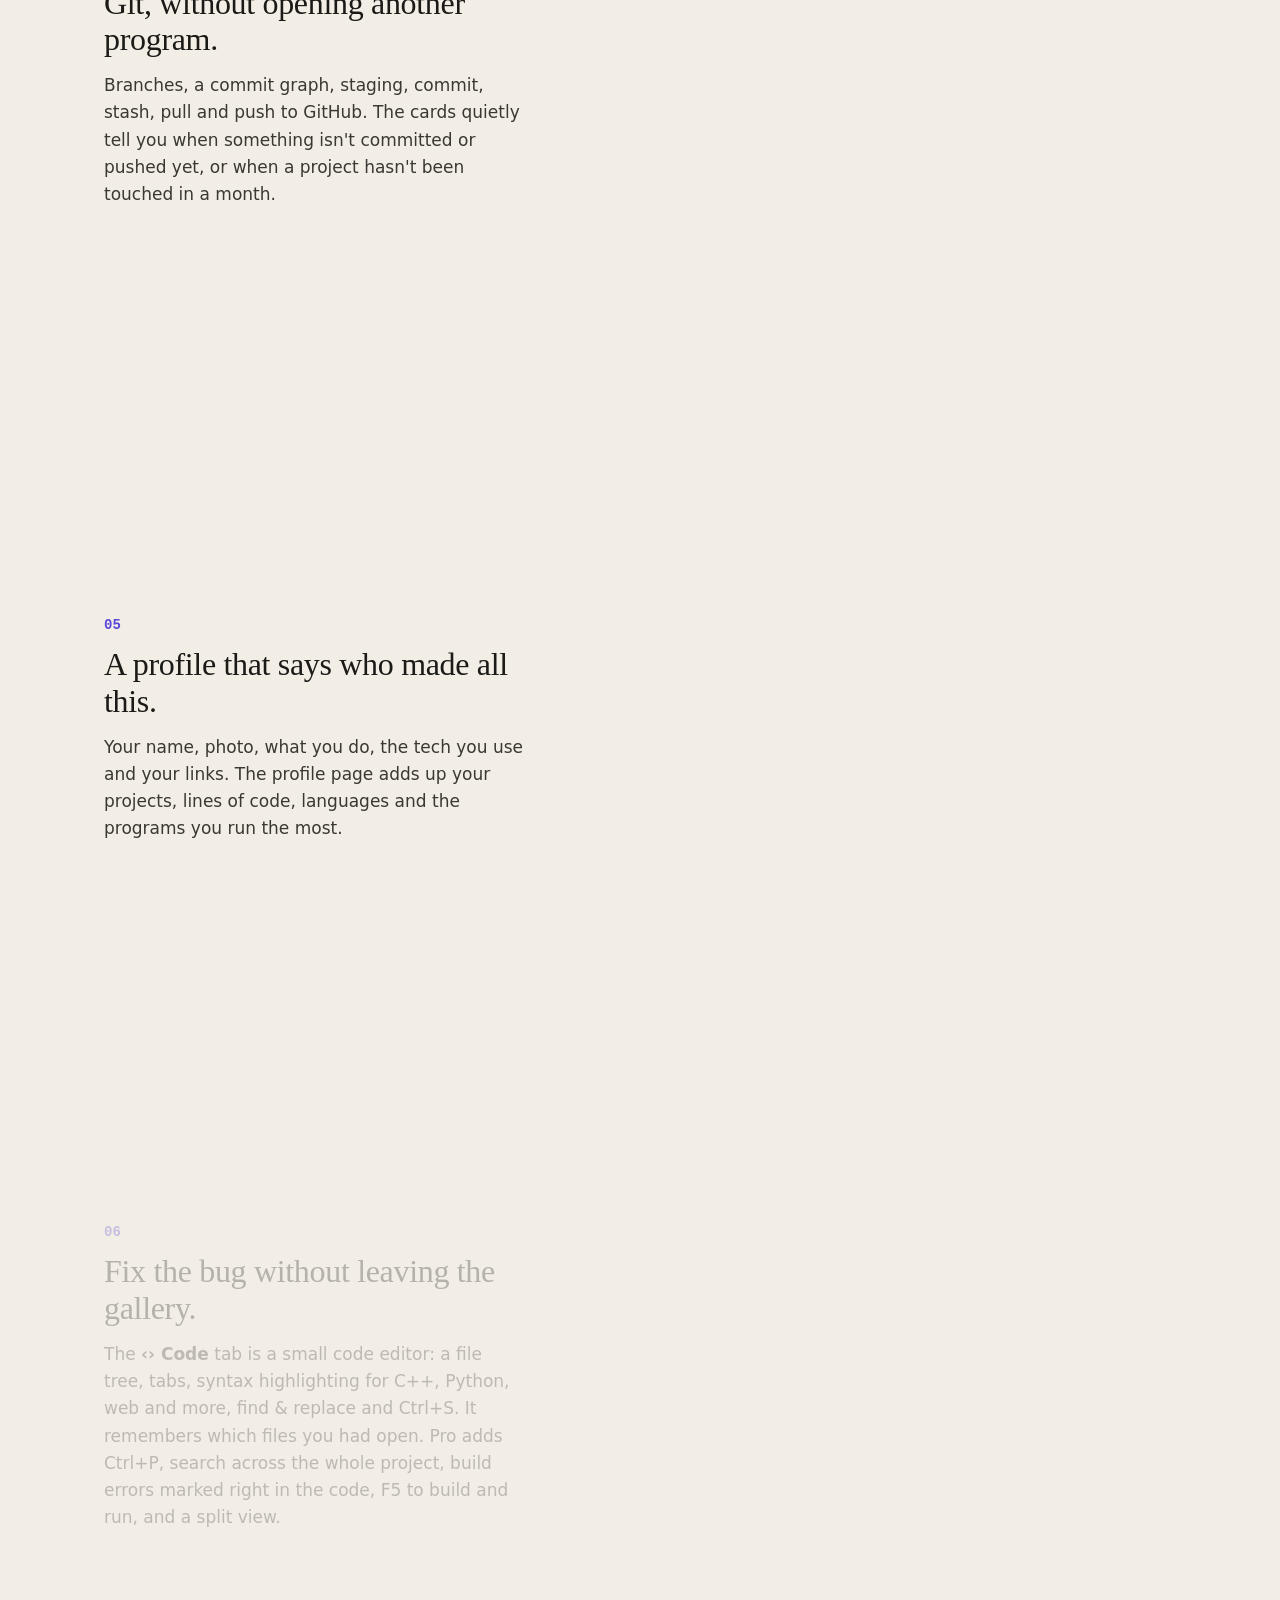
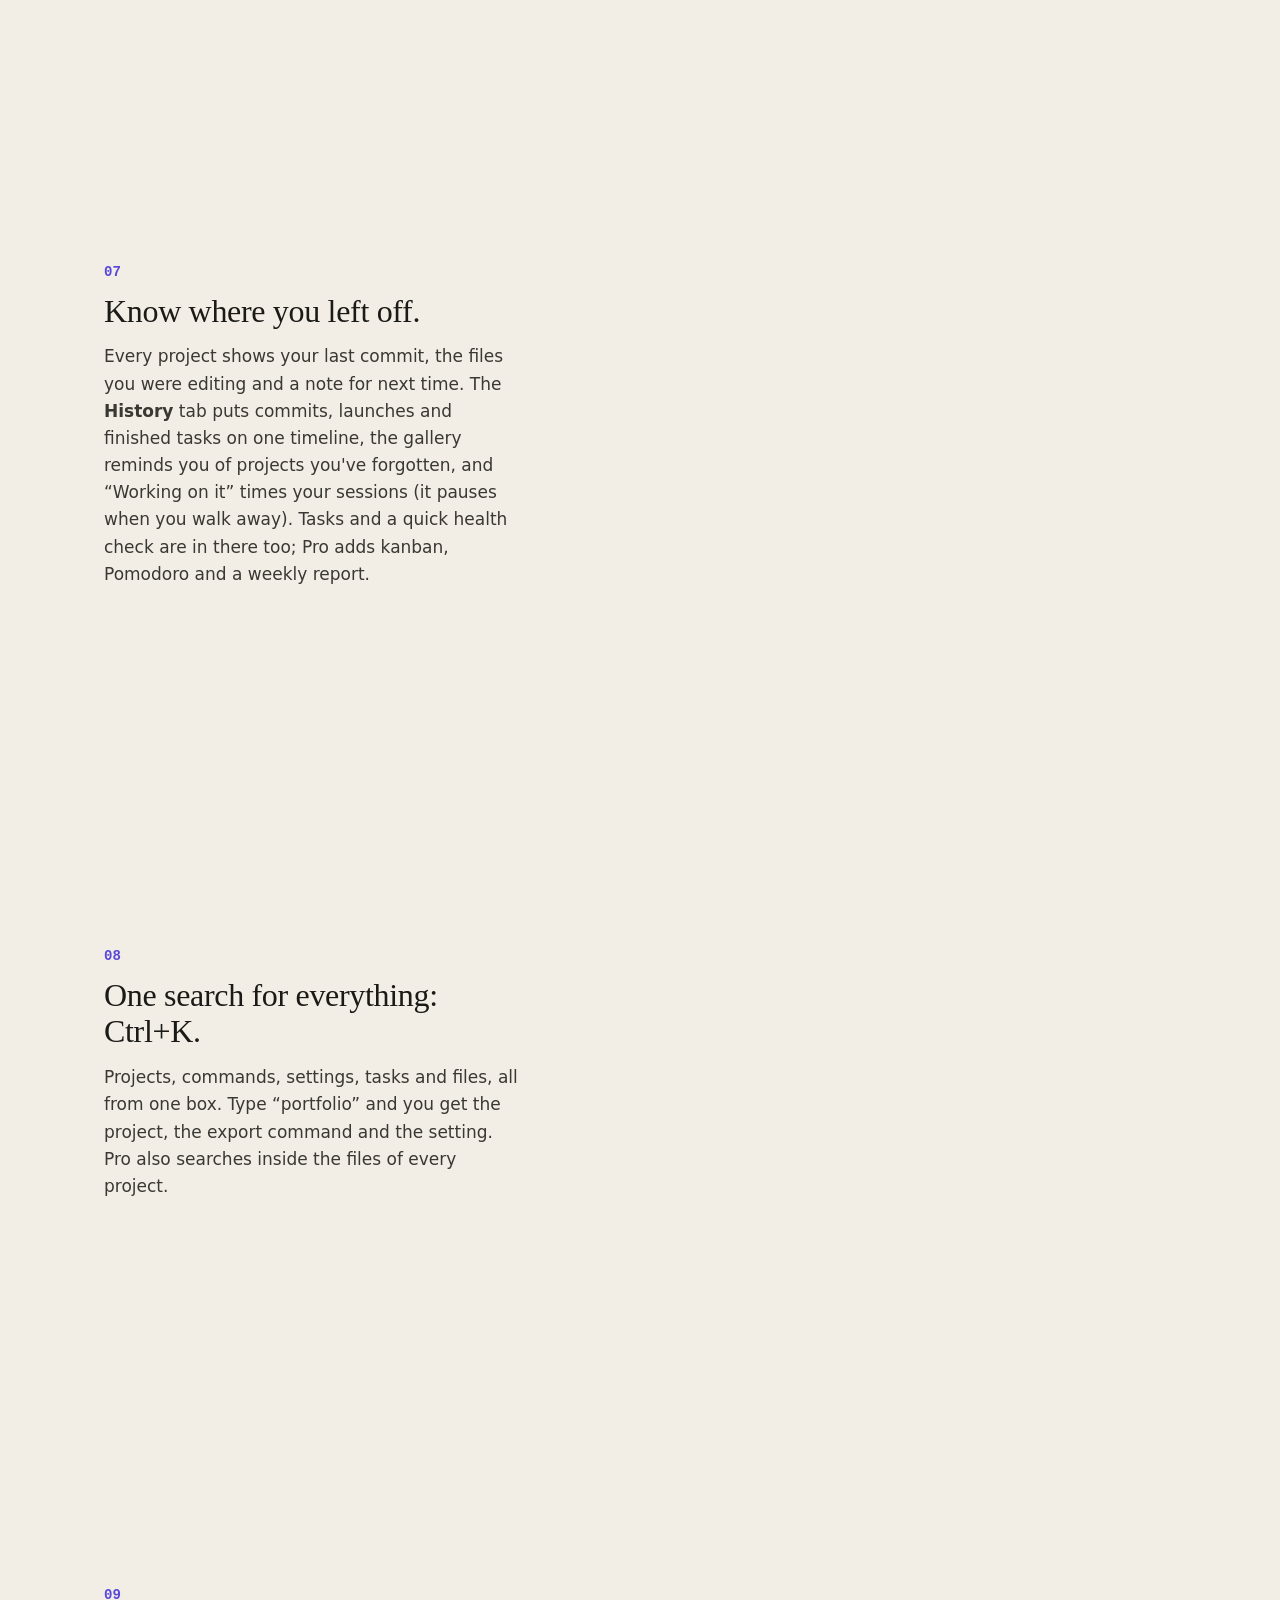
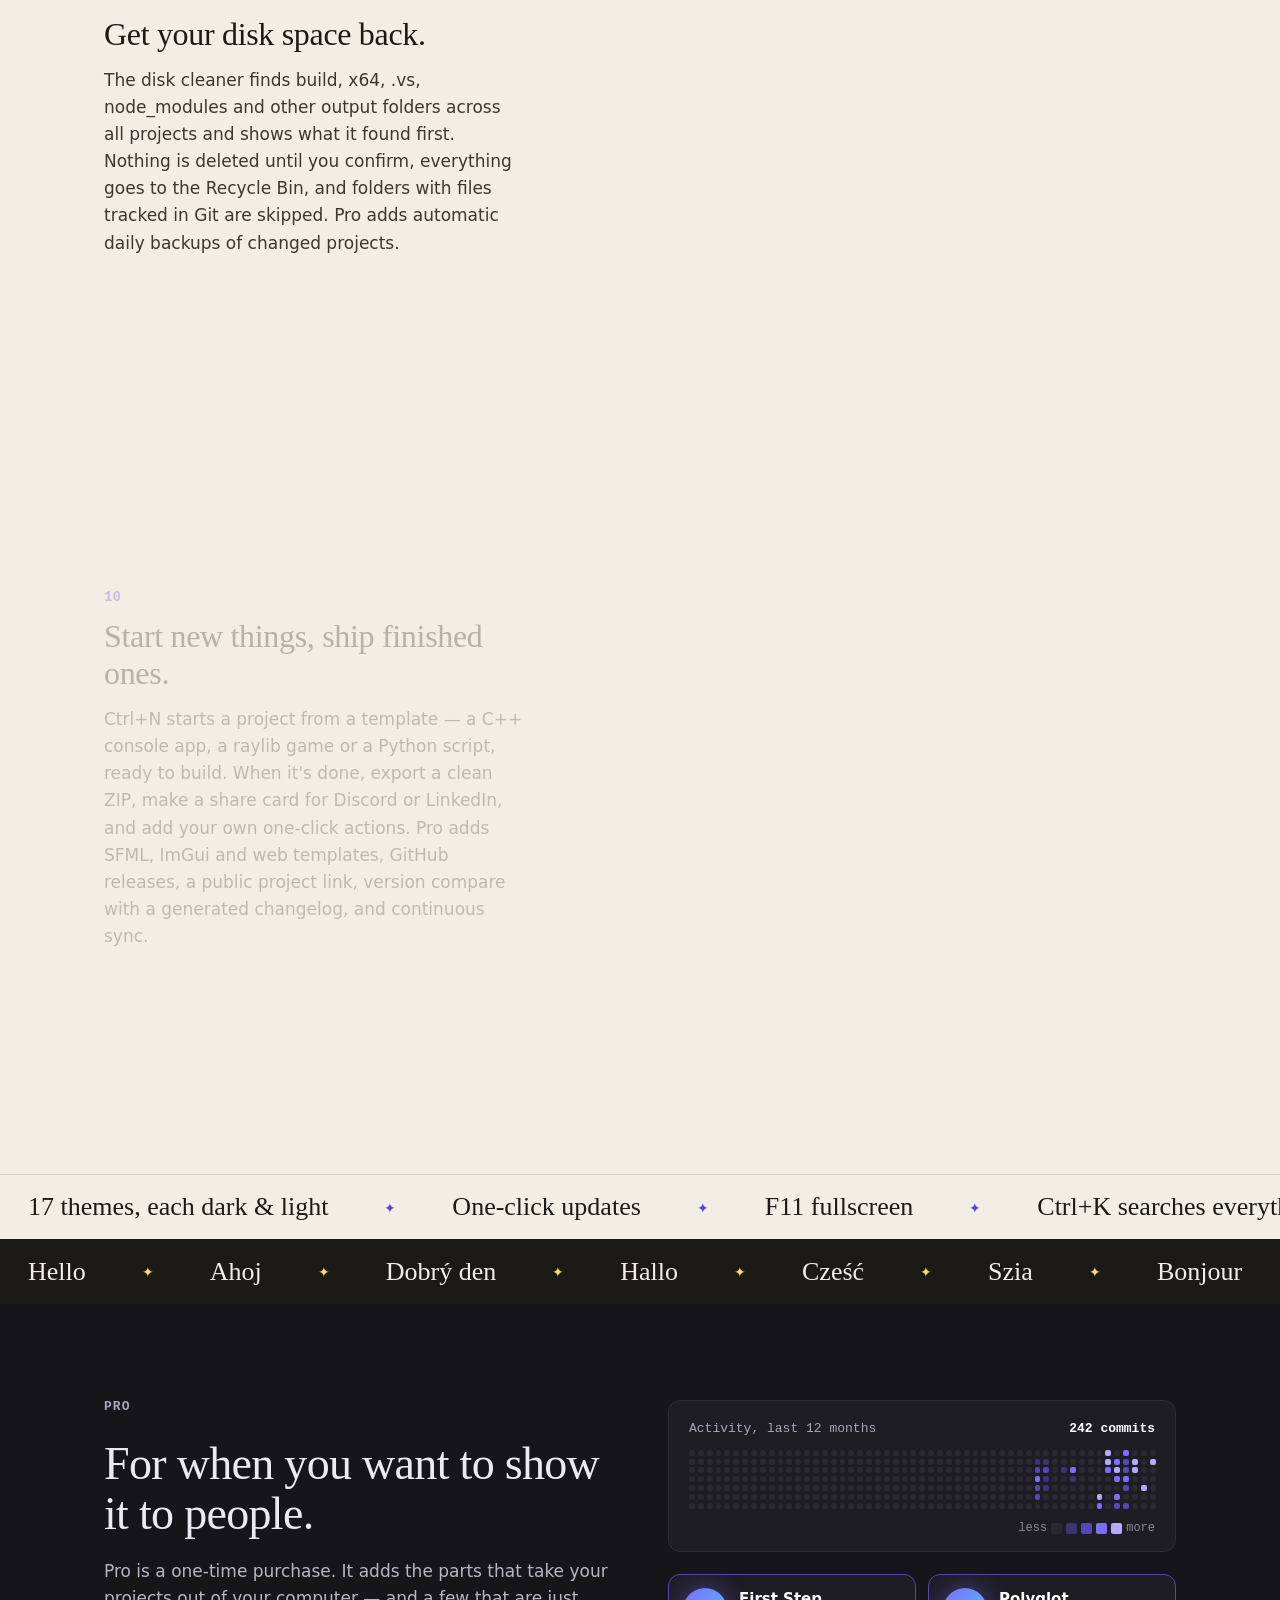
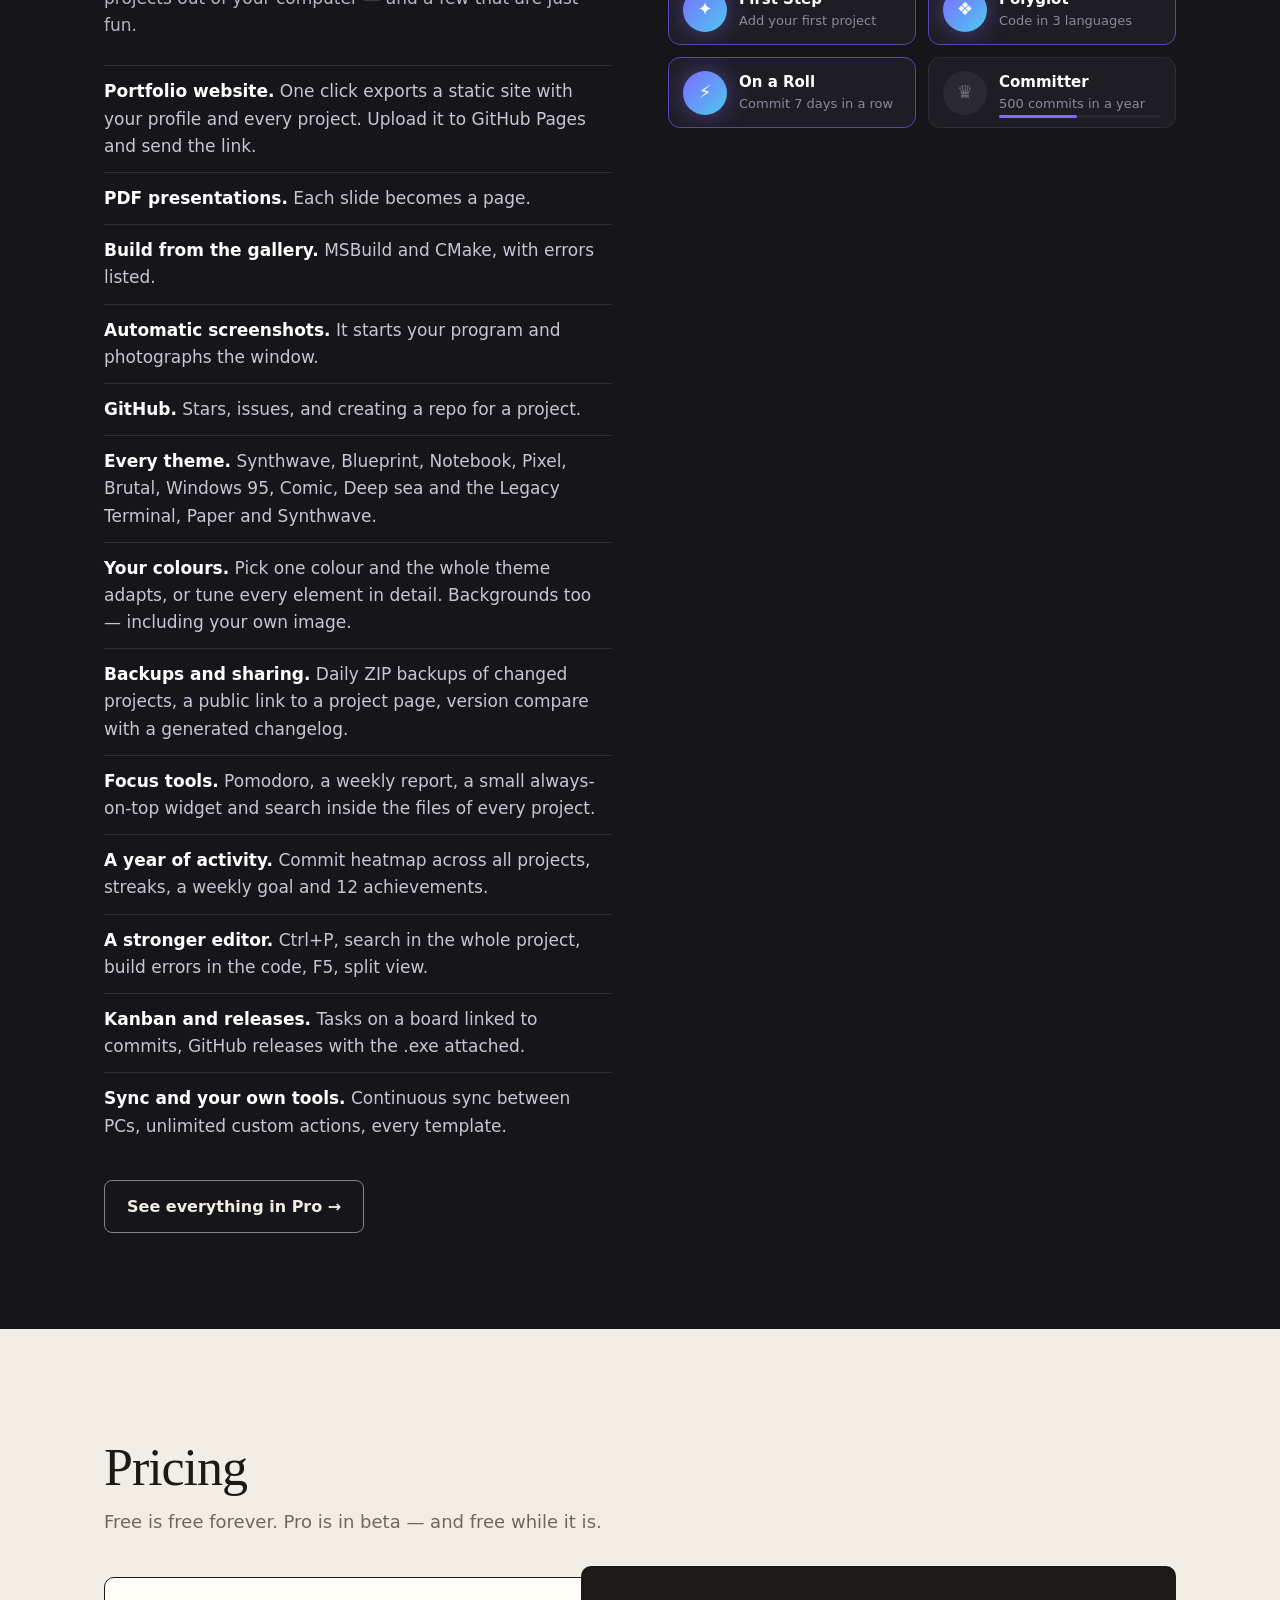
==== commit f060af18: "Web: profil autora, štítky, komentáre, verzia 2.2.4 Co-Authored-By: Claude Opus 5.5 <noreply@anthrop" ====
--- a/index.html
+++ b/index.html
@@ -50,7 +50,7 @@
 <!-- ============================================================ HERO -->
 <section class="d-hero">
   <div class="wrap">
-    <p class="kicker reveal-up">Free Windows app · v<span data-site="version">2.2.2</span></p>
+    <p class="kicker reveal-up">Free Windows app · v<span data-site="version">2.2.4</span></p>
     <h1 class="d-title">
       <span class="line"><span>All your projects,</span></span>
       <span class="line"><span>finally in <em class="mark">one</em> window.</span></span>
@@ -467,7 +467,7 @@
         </div>
         <div class="ss-win">
           <div class="ss-head">Windows protected your PC</div>
-          <p>App: ProjectGallery-Setup-<span data-site="version">2.2.2</span>.exe</p>
+          <p>App: ProjectGallery-Setup-<span data-site="version">2.2.4</span>.exe</p>
           <div class="ss-btns"><span class="ss-run">Run anyway</span><span>Don't run</span></div>
           <span class="ss-tip">② then this</span>
         </div>
@@ -508,7 +508,7 @@
   <h2>Try it on your <span class="underline">own folder.</span></h2>
   <p>It takes about ten seconds to see if you like it.</p>
   <a class="btn btn-ink magnet" data-href="download" href="#">Download for Windows — free</a>
-  <p class="meta">v<span data-site="version">2.2.2</span> · Windows 10 &amp; 11 · 4.2 MB · account optional</p>
+  <p class="meta">v<span data-site="version">2.2.4</span> · Windows 10 &amp; 11 · 4.2 MB · account optional</p>
 </section>
 
 </main>
--- a/assets/css/community.css
+++ b/assets/css/community.css
@@ -35,5 +35,21 @@
 .cm-live { padding-top: 110px; }
 .cm-more { margin-top: 26px; }
 .live-dot { display: inline-block; width: 9px; height: 9px; border-radius: 50%; background: #E2443A; margin-right: 8px; vertical-align: 1px; animation: livepulse 1.6s ease-in-out infinite; }
+.cm-tagrow { display: flex; flex-wrap: wrap; gap: 8px; margin: -6px 0 22px; }
+.cm-tagrow button, .cm-tags a { font: 13px var(--mono); color: var(--ink-2); background: none; border: 1.5px solid var(--ink); border-radius: 999px; padding: 3px 10px; cursor: pointer; text-decoration: none; }
+.cm-tagrow button.on { background: var(--marker); color: var(--ink); }
+.cm-author a { color: inherit; }
+.cm-comments { margin-top: 34px; max-width: 760px; }
+.cm-comment { display: flex; gap: 12px; padding: 12px 0; border-top: 1px solid var(--paper-2); }
+.cm-comment img, .cm-comment i { width: 32px; height: 32px; flex: none; border-radius: 50%; object-fit: cover; display: grid; place-items: center; background: var(--marker); font: normal 600 14px var(--sans); }
+.cm-comment small { color: var(--muted); font: 12px var(--mono); margin-left: 8px; }
+.cm-comment p { margin: 2px 0 0; color: var(--ink-2); white-space: pre-wrap; }
+.cm-profile { display: flex; gap: 22px; align-items: center; flex-wrap: wrap; margin: 18px 0 30px; }
+.cm-profile .av { width: 96px; height: 96px; border-radius: 50%; object-fit: cover; border: 1.5px solid var(--ink); display: grid; place-items: center; background: var(--marker); font: 700 40px var(--sans); }
+.cm-profile h1 { margin: 0 0 4px; }
+.cm-profile .stats { font: 14px var(--mono); color: var(--muted); }
+.cm-badges { display: flex; flex-wrap: wrap; gap: 8px; margin-top: 10px; }
+.cm-badges span { font: 600 12px var(--mono); border: 1.5px solid var(--ink); border-radius: 999px; padding: 3px 10px; }
+.cm-badges .lvl { background: var(--marker); }
 @keyframes livepulse { 50% { opacity: .25; } }
 @media (prefers-reduced-motion: reduce) { .live-dot { animation: none; } }
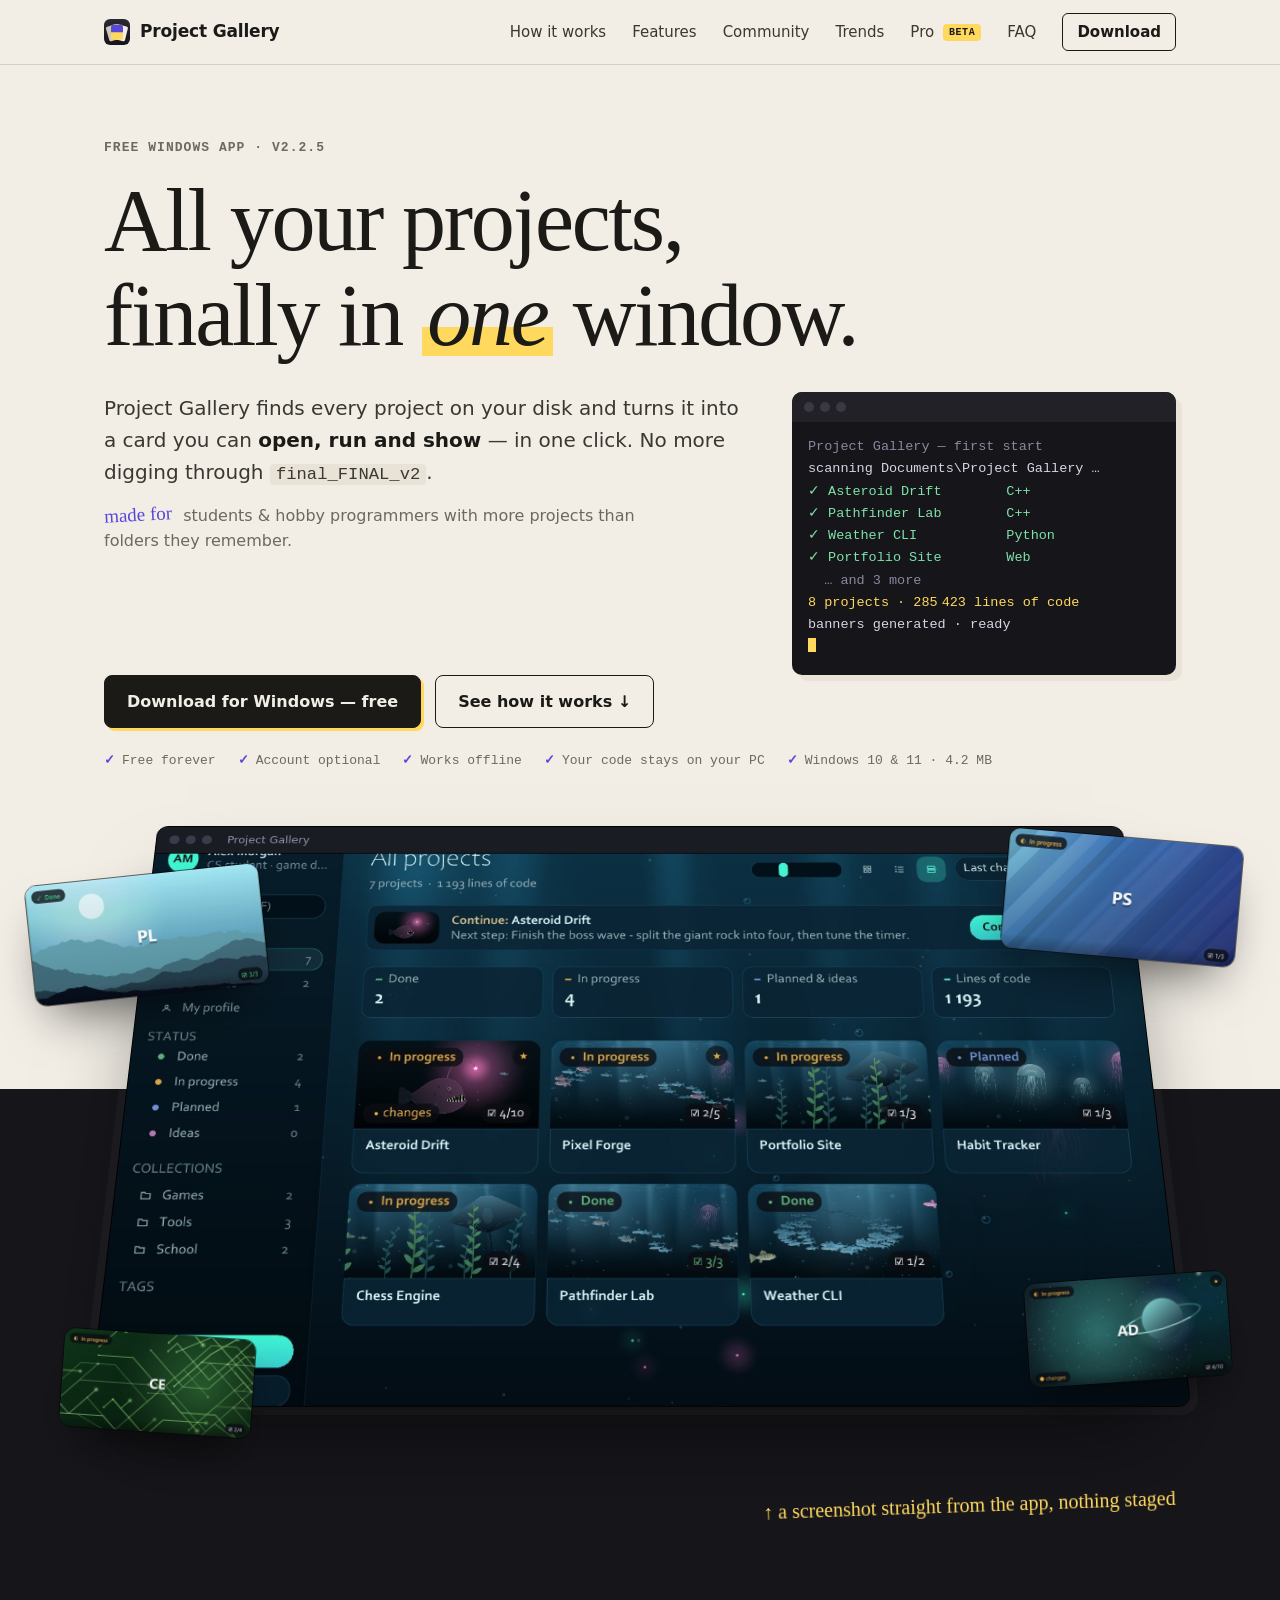
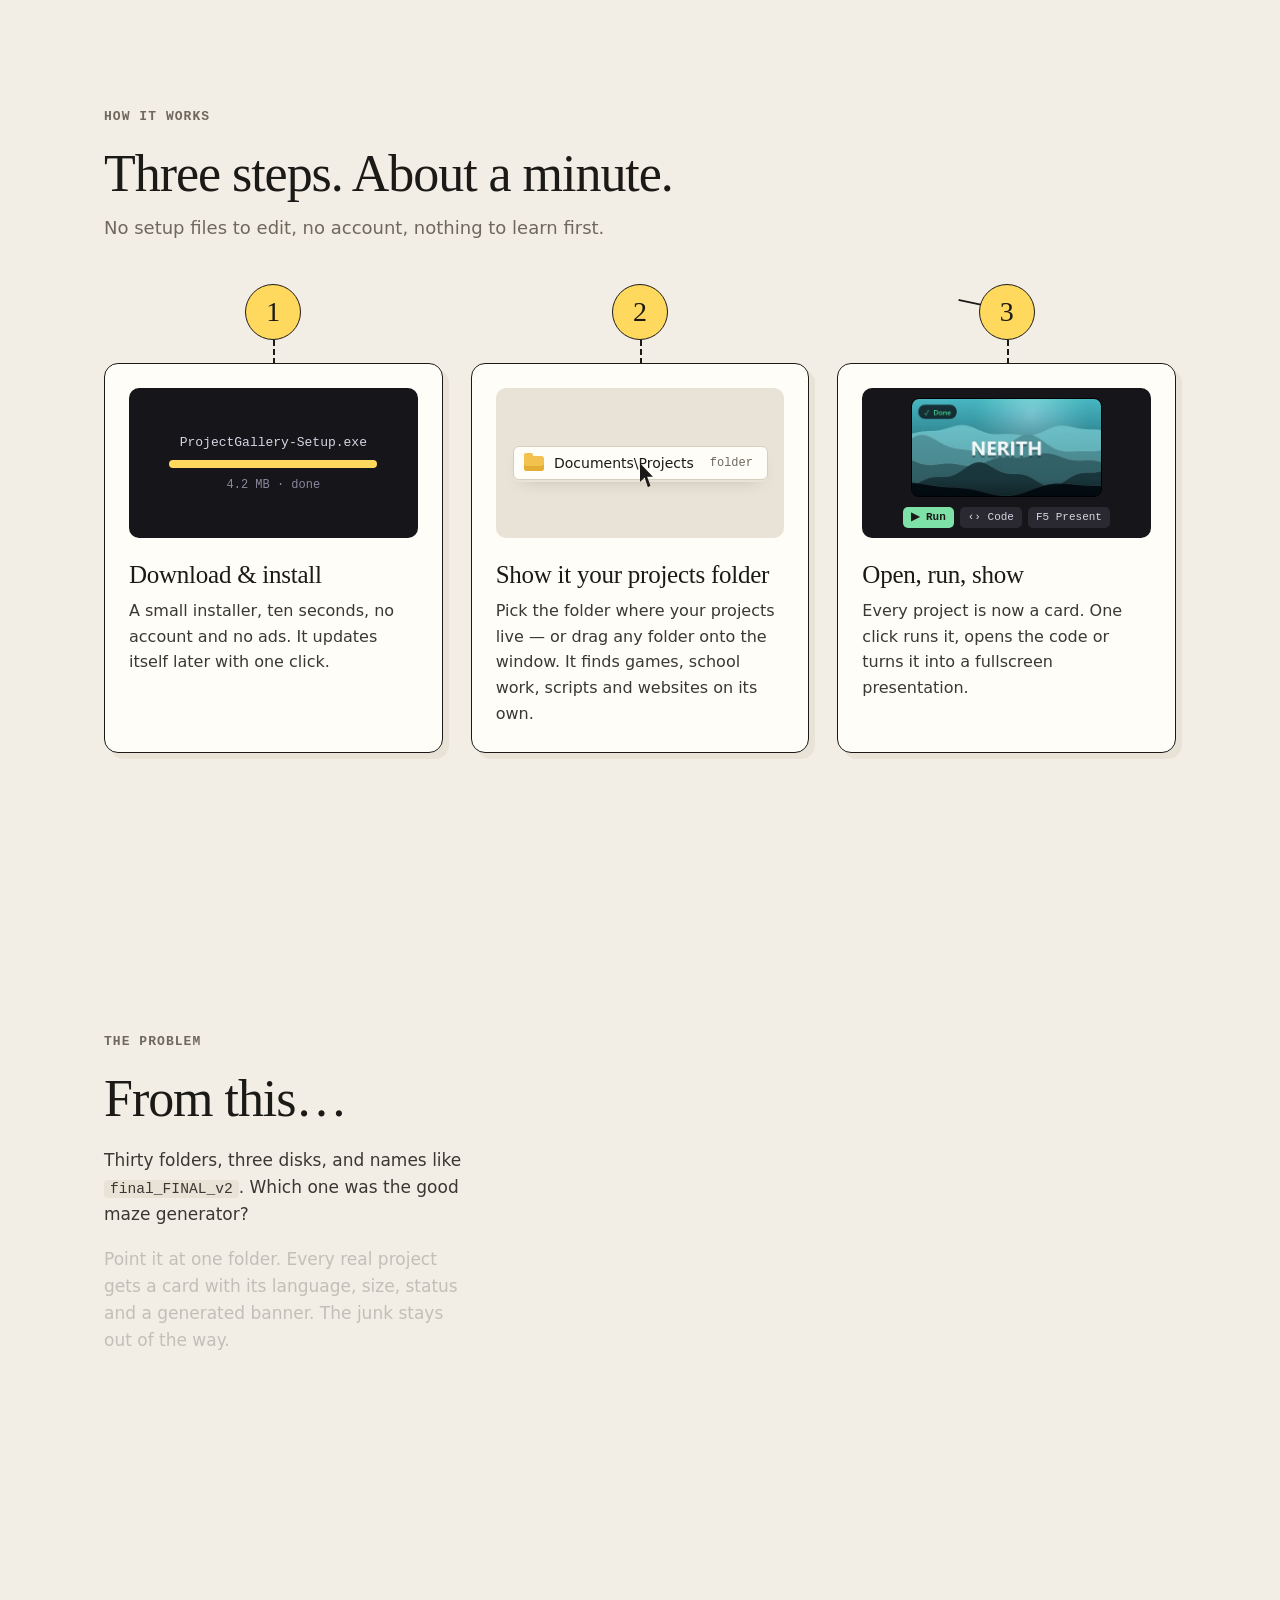
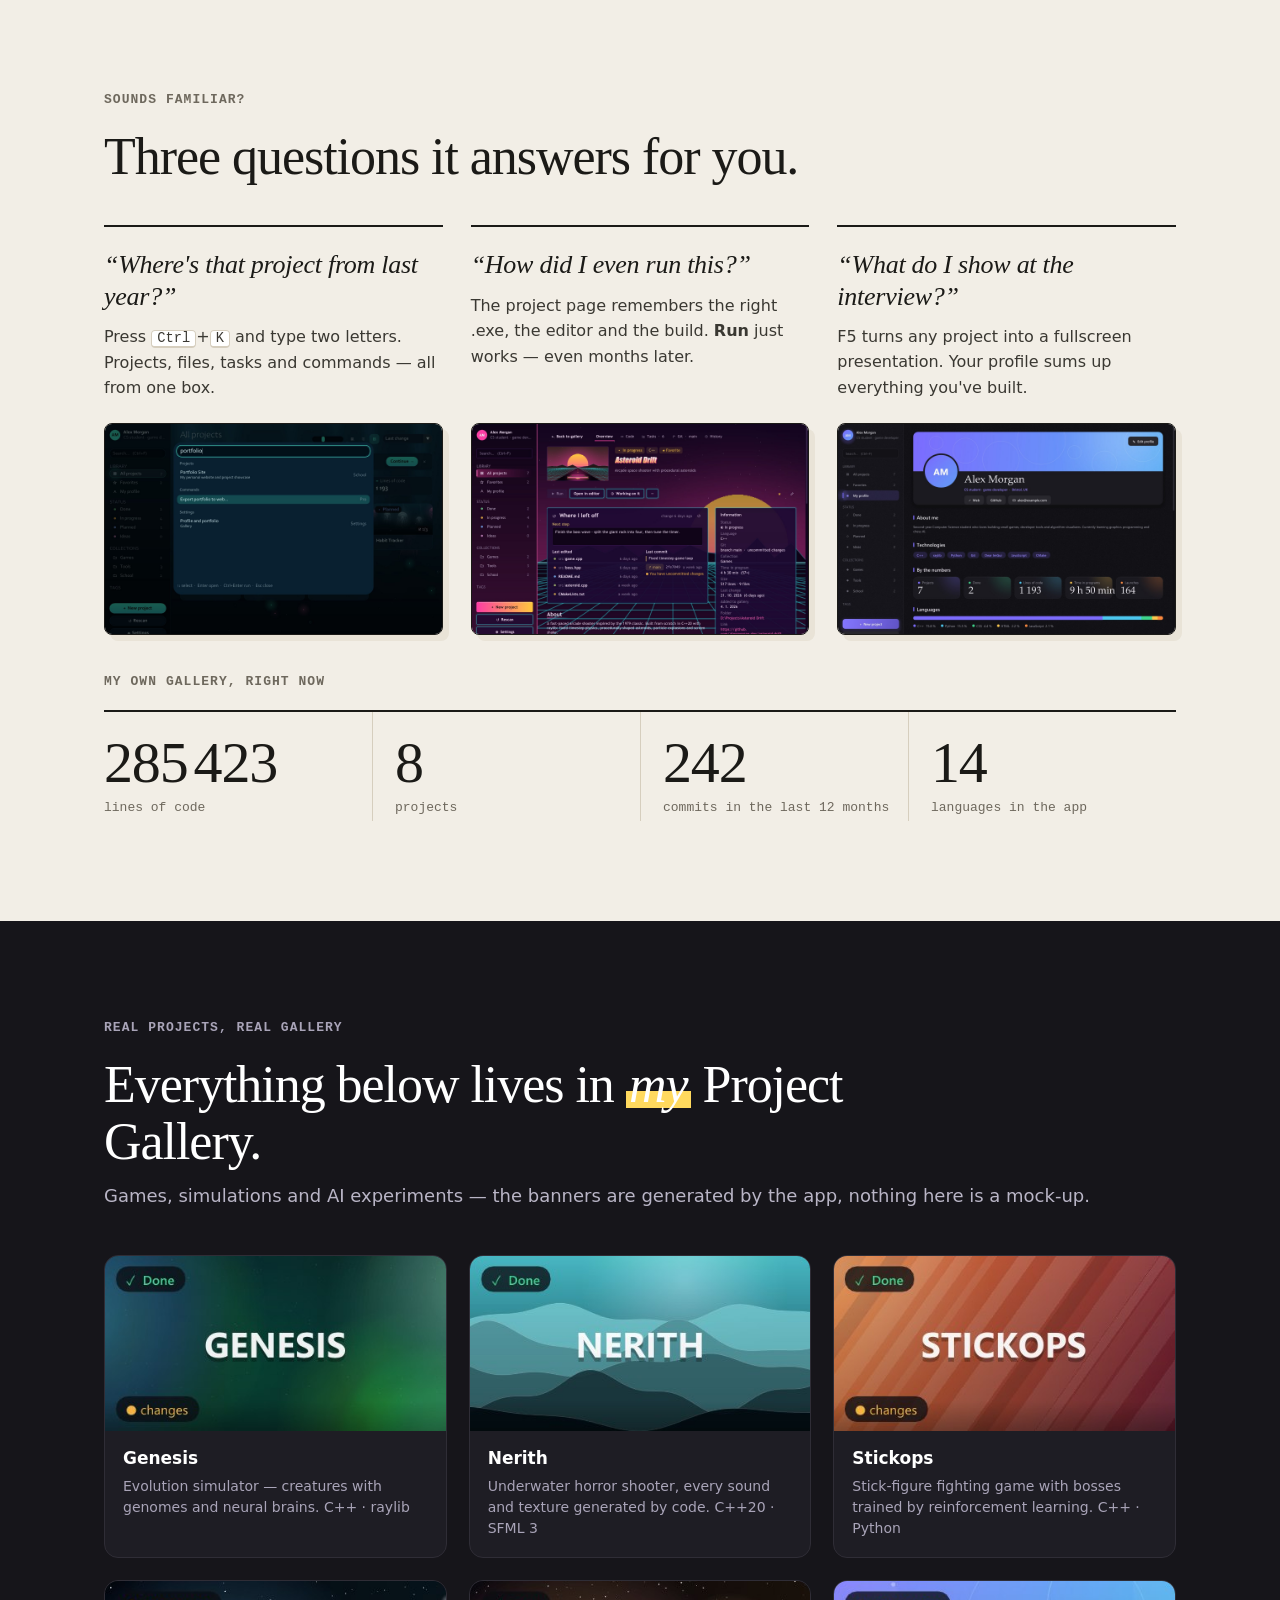
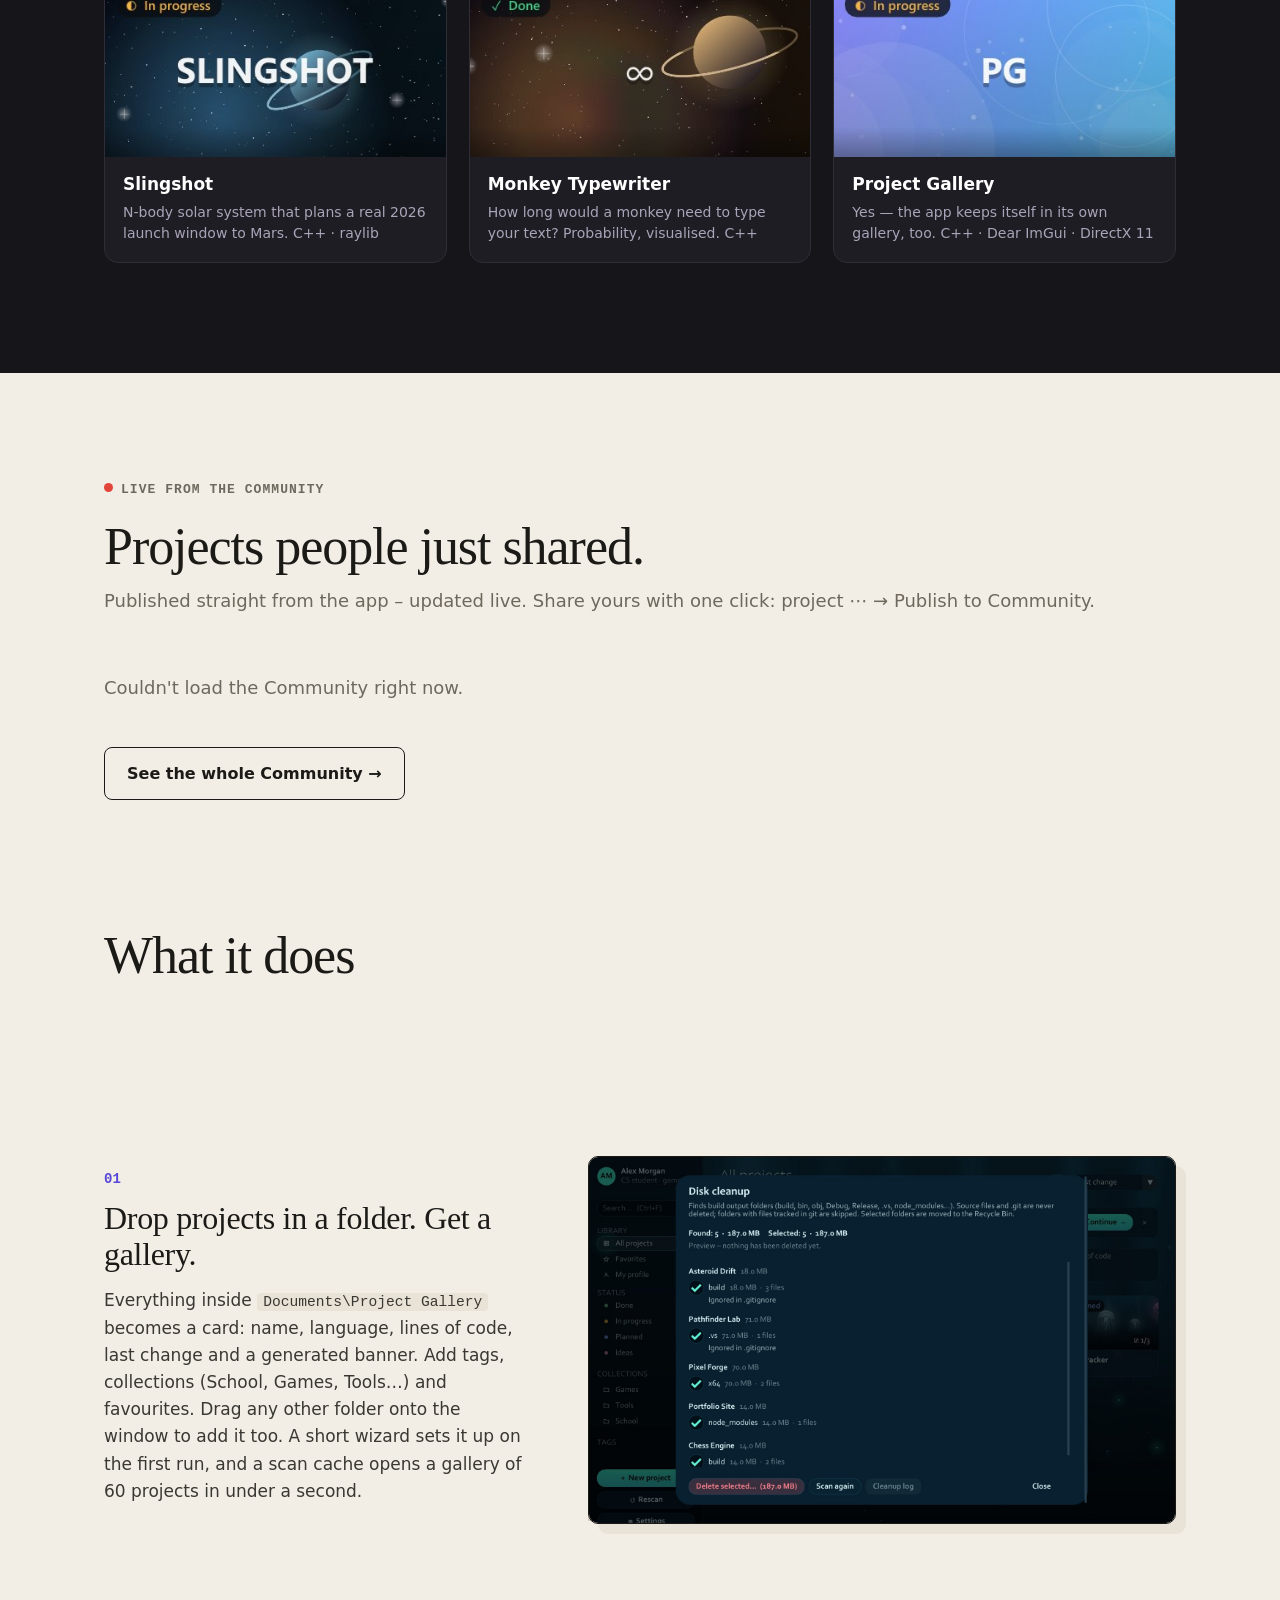
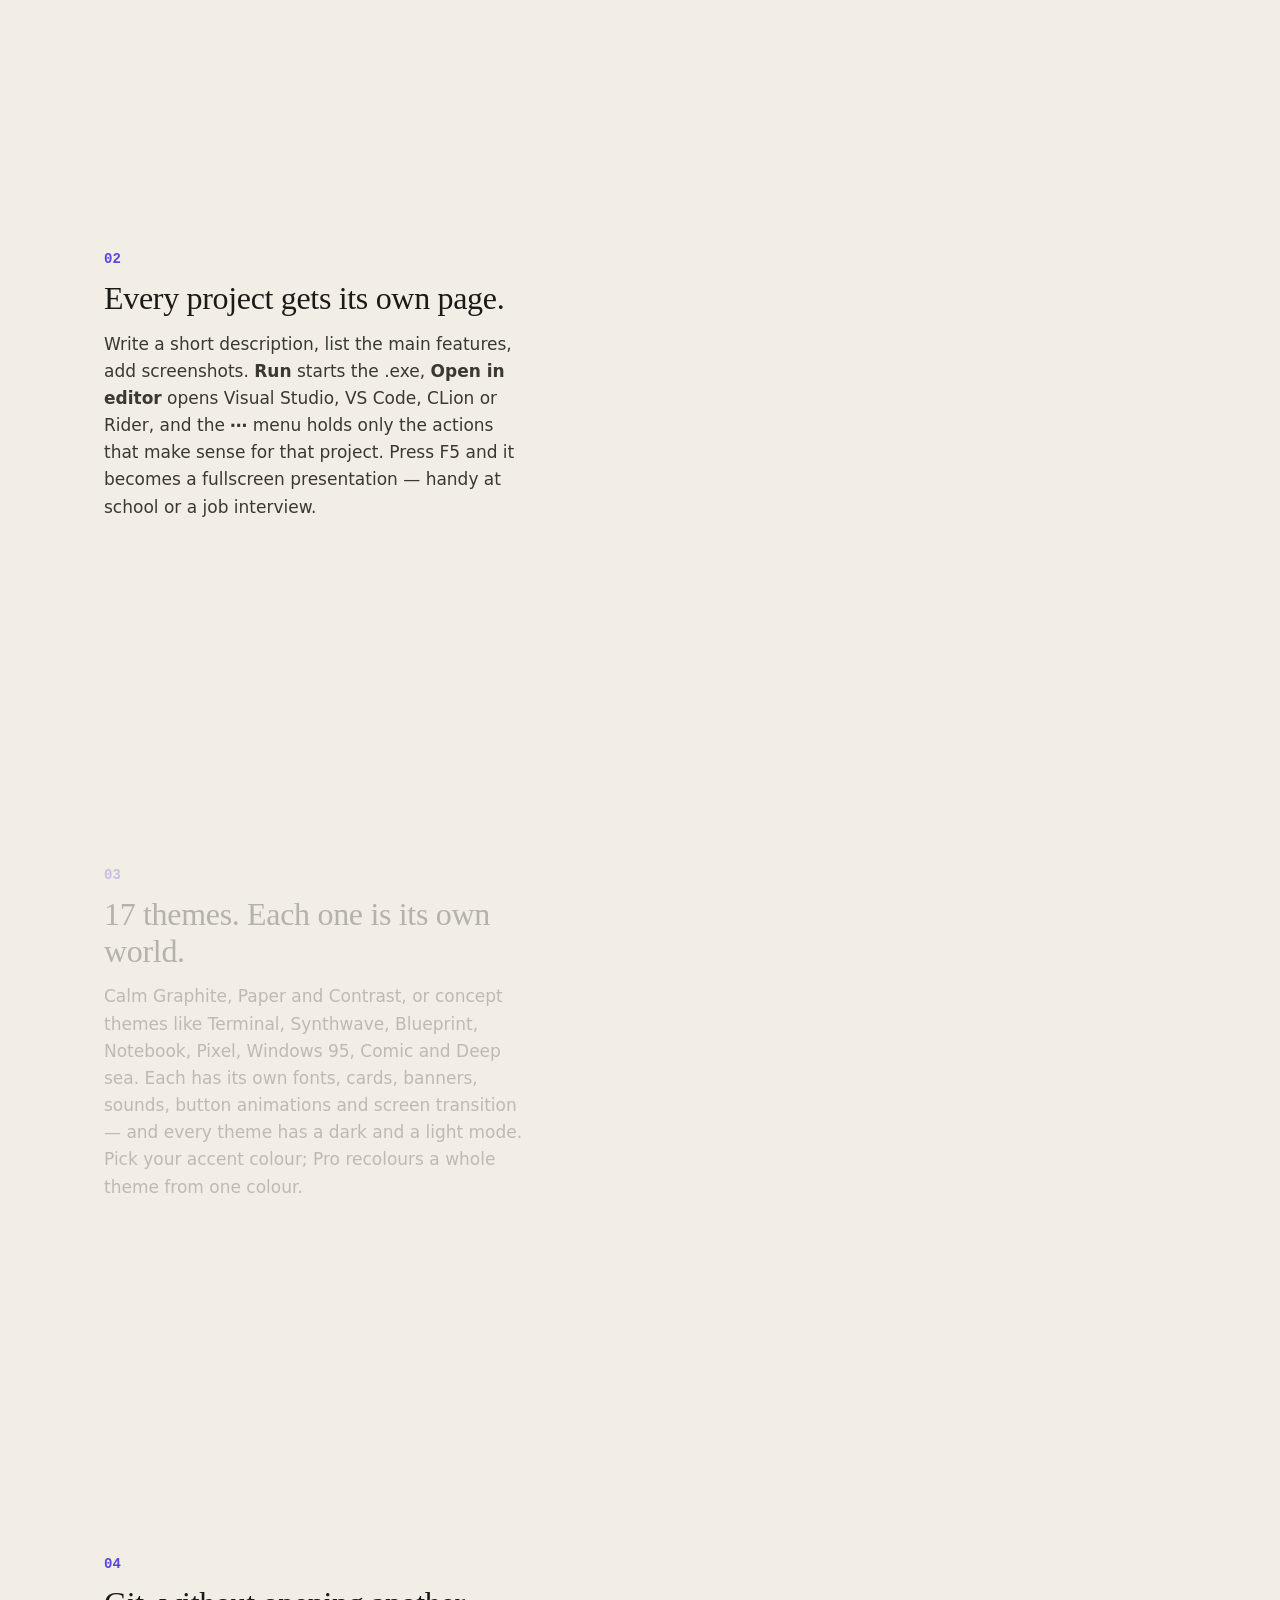
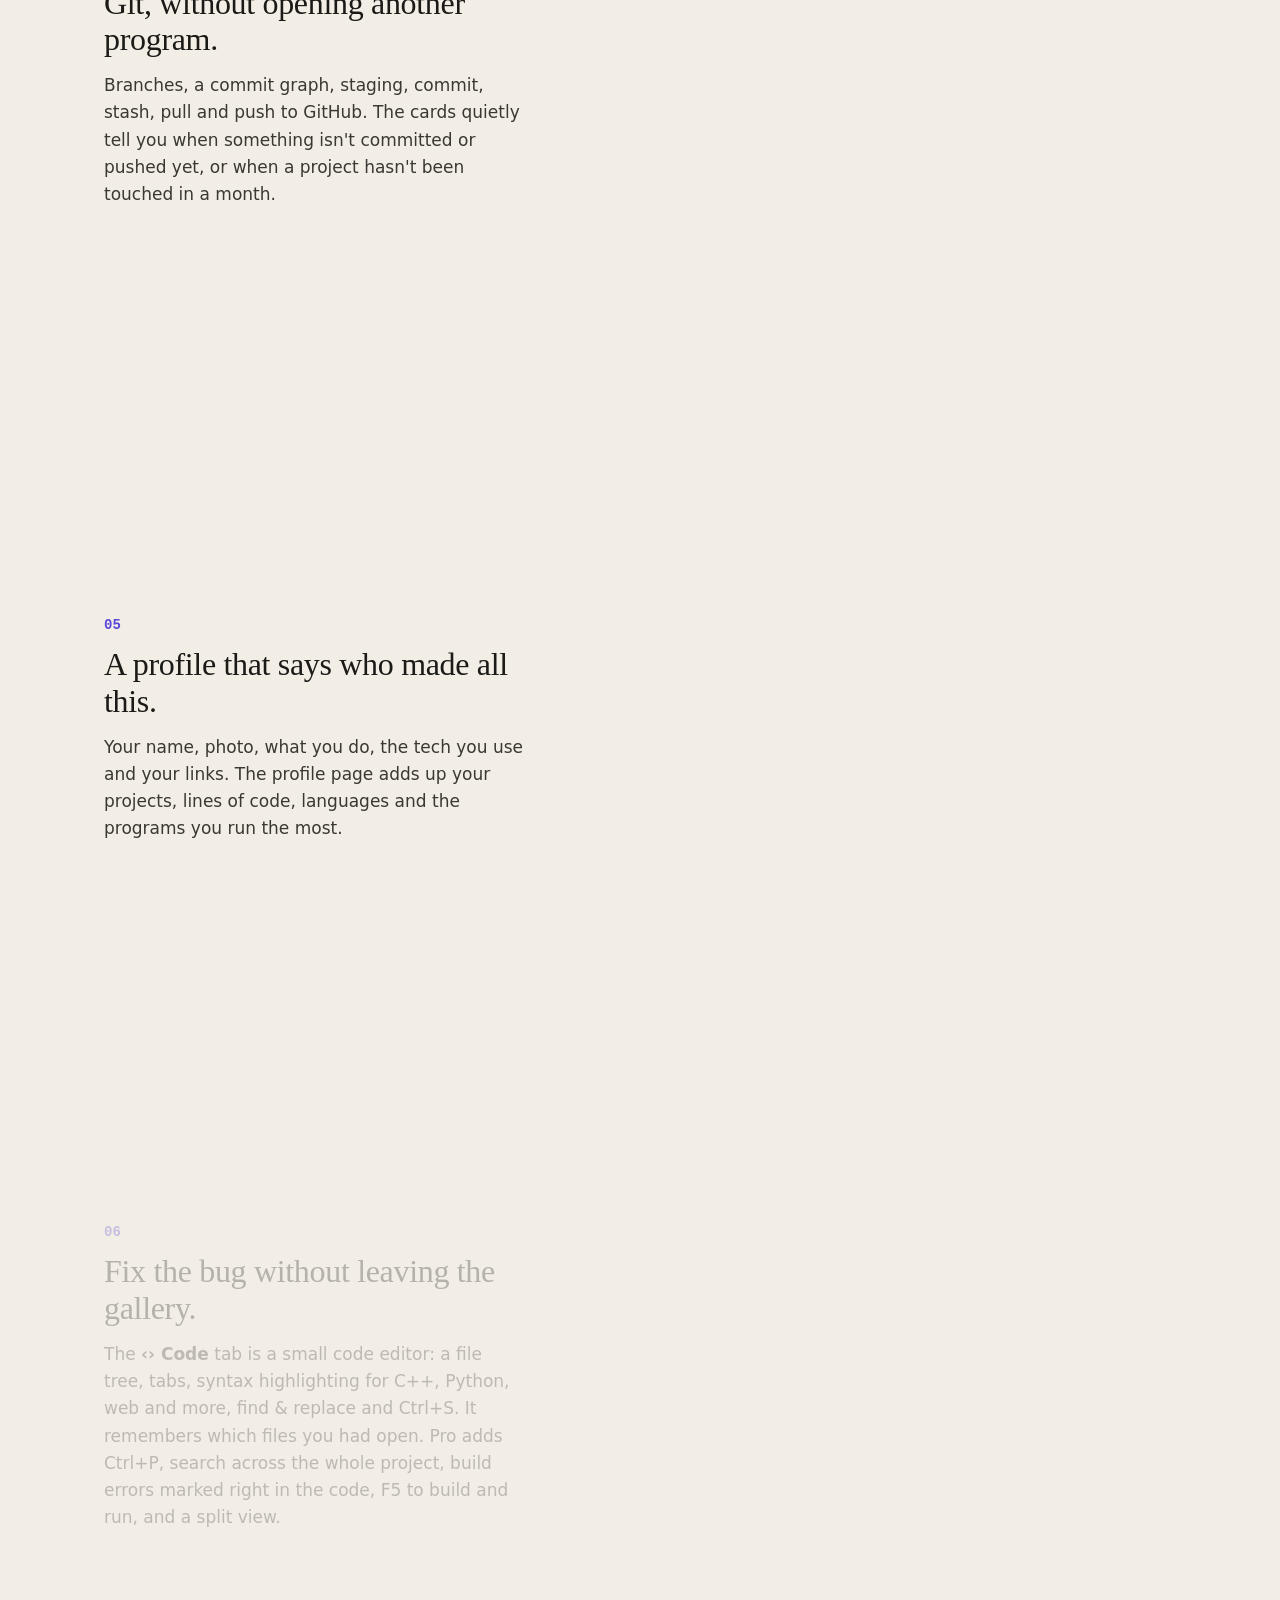
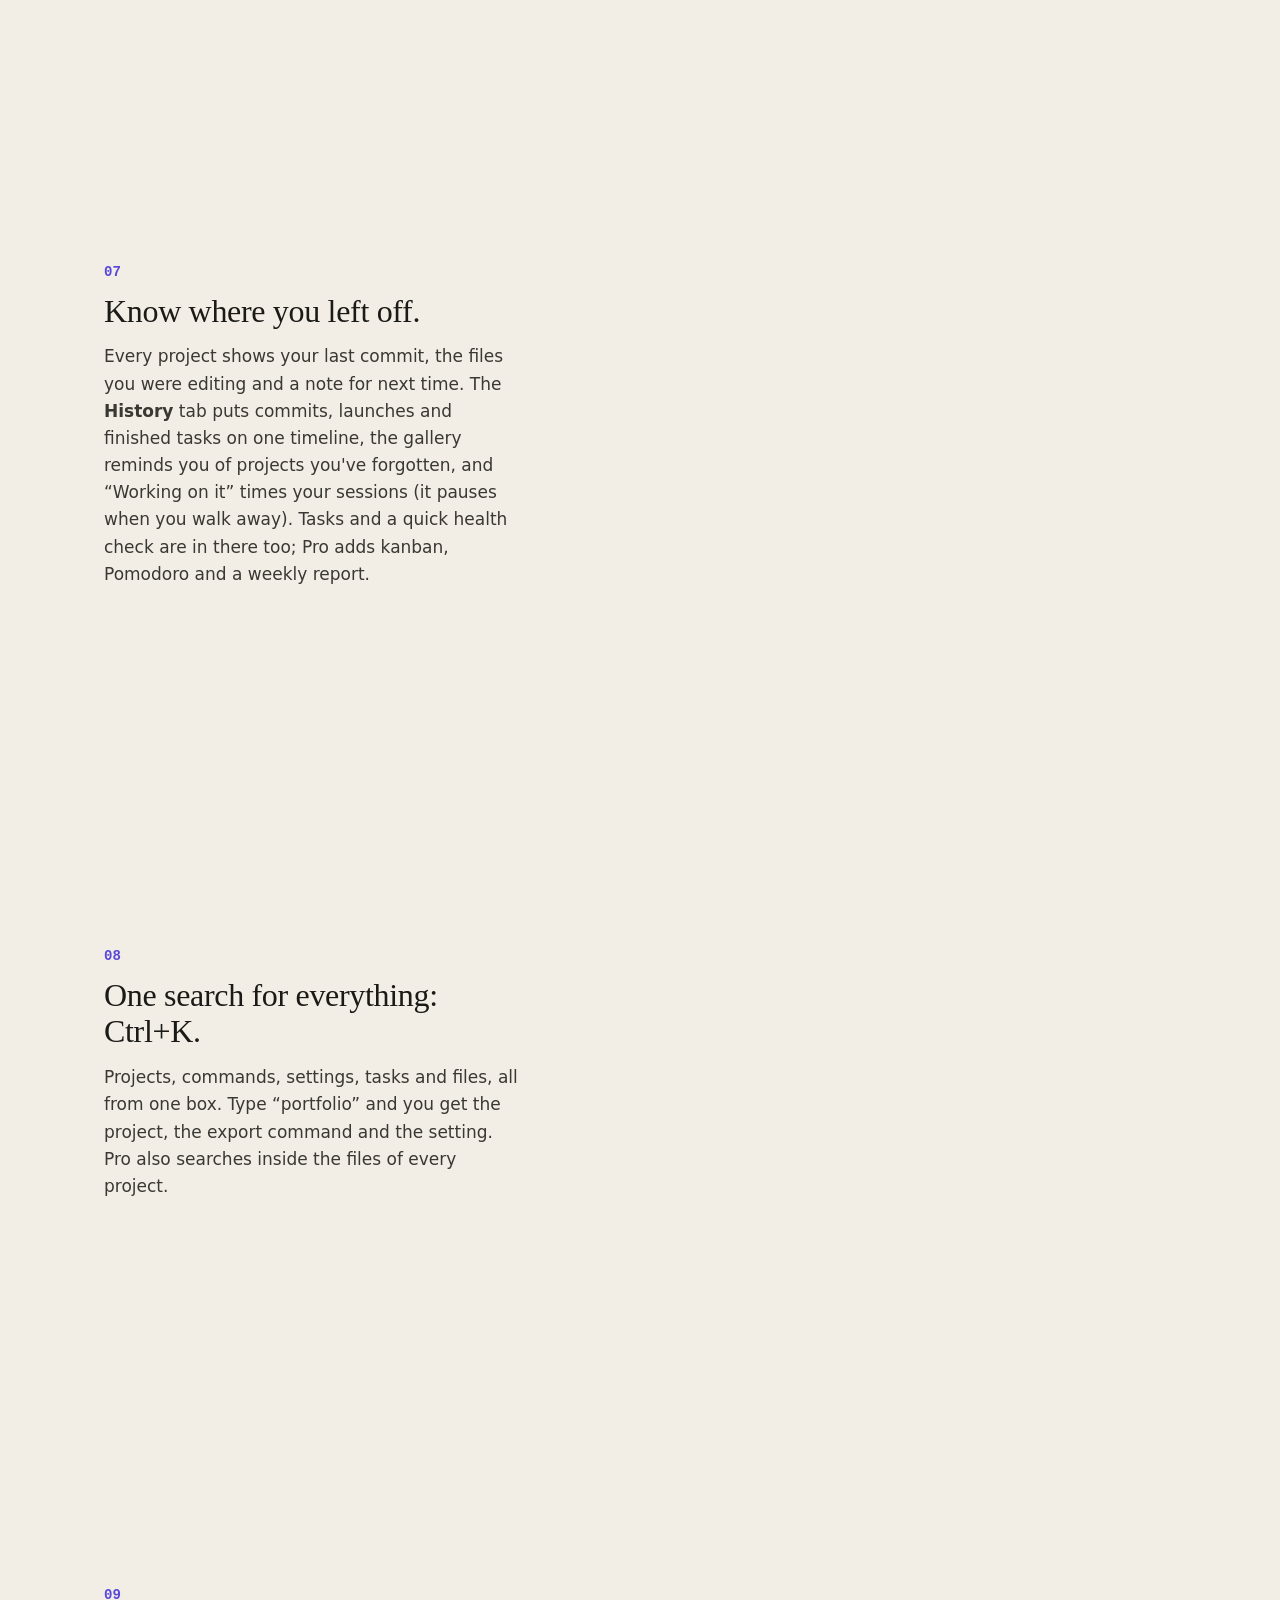
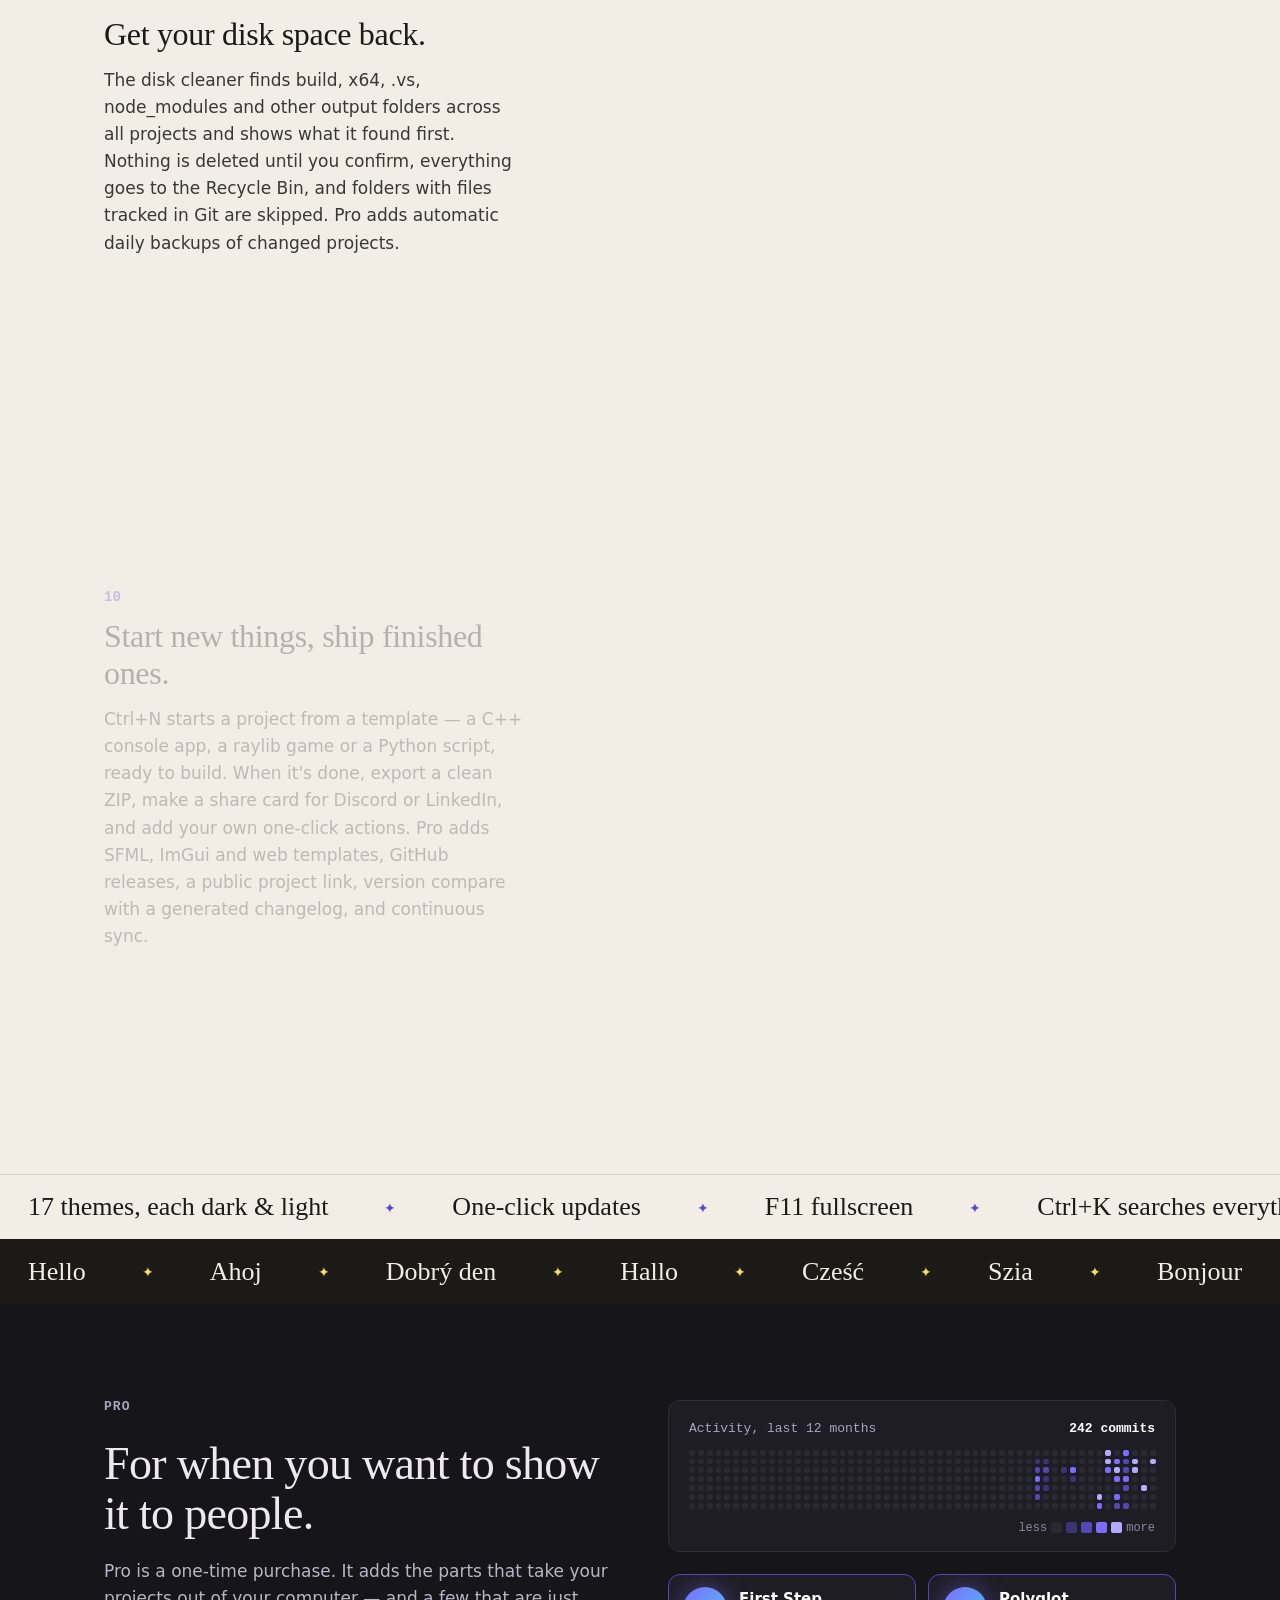
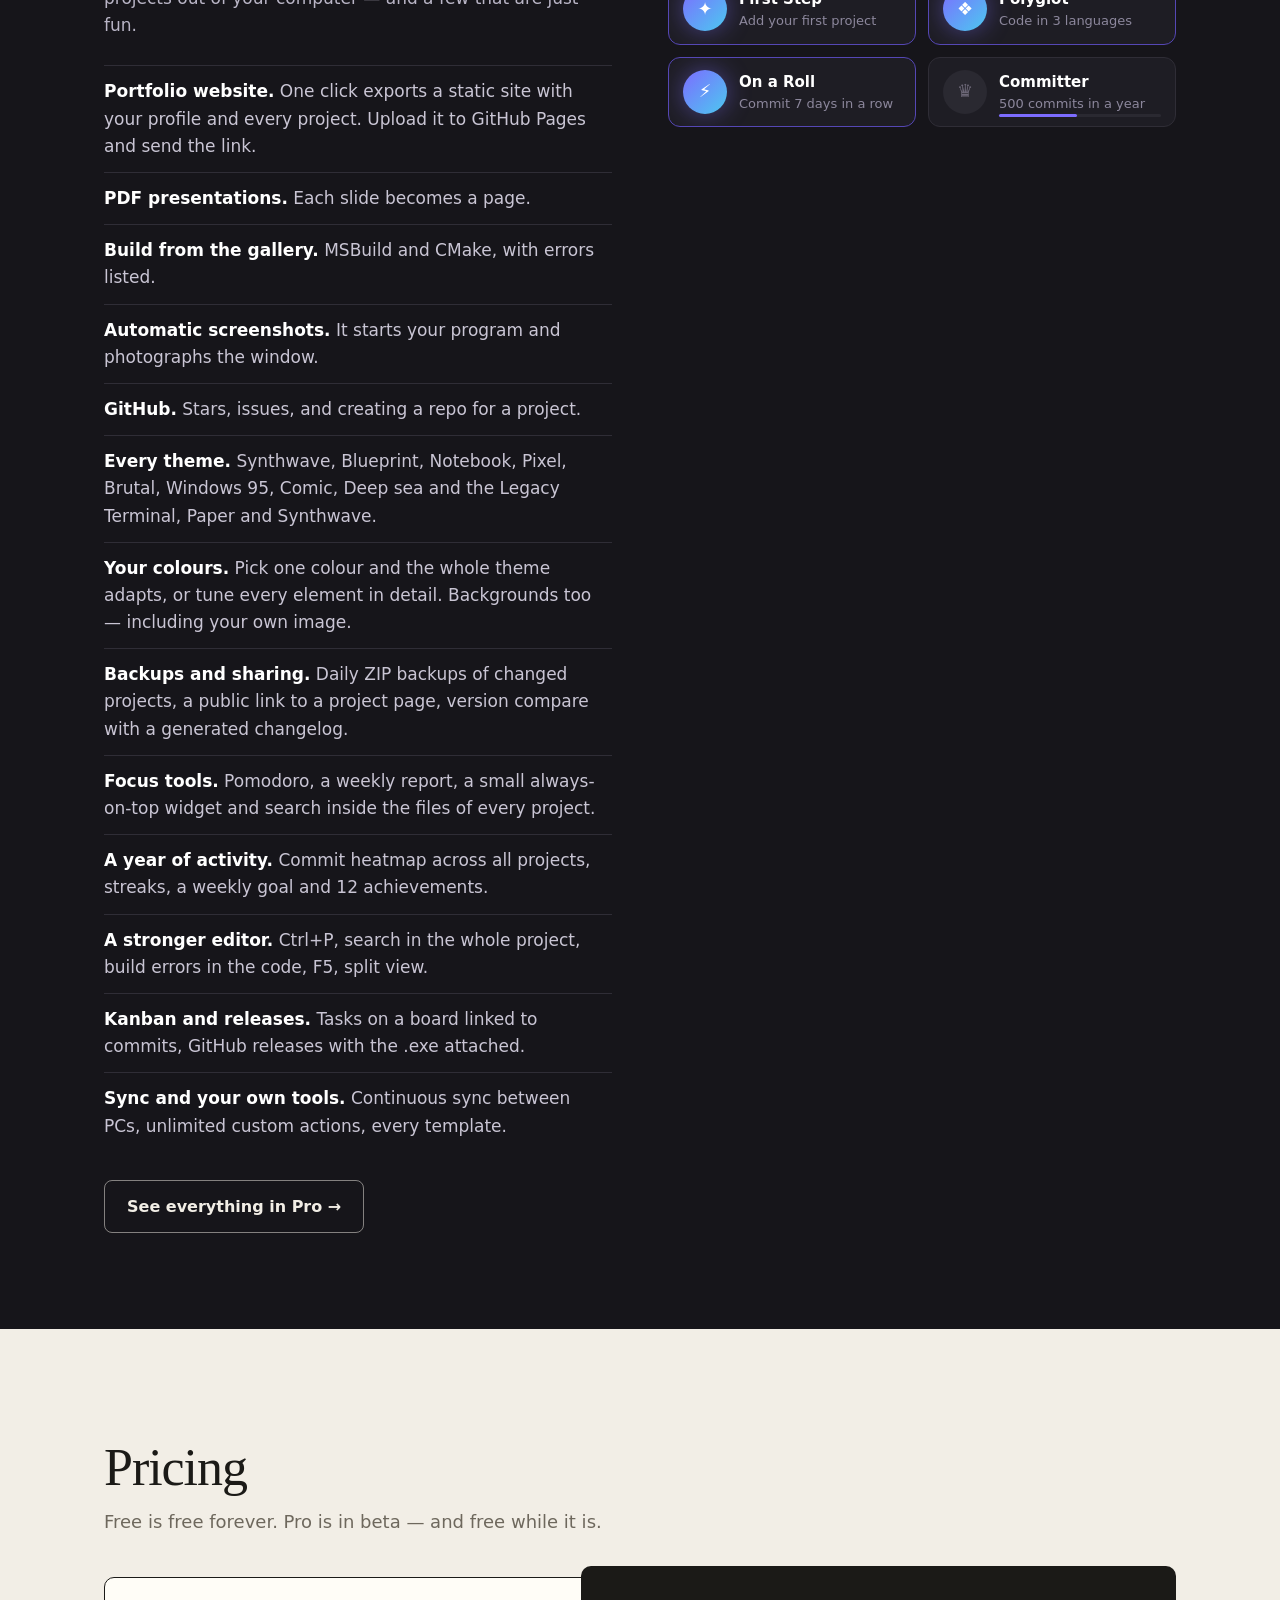
==== commit 2c236457: "Web: Trends, verzia 2.2.5 Co-Authored-By: Claude Opus 5.5 <noreply@anthropic.com>" ====
--- a/index.html
+++ b/index.html
@@ -38,6 +38,7 @@
       <a href="#how">How it works</a>
       <a href="#features">Features</a>
       <a href="explore.html">Community</a>
+      <a href="trends.html">Trends</a>
       <a href="pro.html">Pro <small class="beta-pill">beta</small></a>
       <a href="#faq">FAQ</a>
       <a class="nav-dl" data-href="download" href="#">Download</a>
@@ -50,7 +51,7 @@
 <!-- ============================================================ HERO -->
 <section class="d-hero">
   <div class="wrap">
-    <p class="kicker reveal-up">Free Windows app · v<span data-site="version">2.2.4</span></p>
+    <p class="kicker reveal-up">Free Windows app · v<span data-site="version">2.2.5</span></p>
     <h1 class="d-title">
       <span class="line"><span>All your projects,</span></span>
       <span class="line"><span>finally in <em class="mark">one</em> window.</span></span>
@@ -467,7 +468,7 @@
         </div>
         <div class="ss-win">
           <div class="ss-head">Windows protected your PC</div>
-          <p>App: ProjectGallery-Setup-<span data-site="version">2.2.4</span>.exe</p>
+          <p>App: ProjectGallery-Setup-<span data-site="version">2.2.5</span>.exe</p>
           <div class="ss-btns"><span class="ss-run">Run anyway</span><span>Don't run</span></div>
           <span class="ss-tip">② then this</span>
         </div>
@@ -508,7 +509,7 @@
   <h2>Try it on your <span class="underline">own folder.</span></h2>
   <p>It takes about ten seconds to see if you like it.</p>
   <a class="btn btn-ink magnet" data-href="download" href="#">Download for Windows — free</a>
-  <p class="meta">v<span data-site="version">2.2.4</span> · Windows 10 &amp; 11 · 4.2 MB · account optional</p>
+  <p class="meta">v<span data-site="version">2.2.5</span> · Windows 10 &amp; 11 · 4.2 MB · account optional</p>
 </section>
 
 </main>
--- a/assets/css/community.css
+++ b/assets/css/community.css
@@ -53,3 +53,20 @@
 .cm-badges .lvl { background: var(--marker); }
 @keyframes livepulse { 50% { opacity: .25; } }
 @media (prefers-reduced-motion: reduce) { .live-dot { animation: none; } }
+/* Trendy – trends.html */
+.tr-sec { margin-top: 48px; }
+.tr-sec h2 { font-size: clamp(26px, 3.4vw, 36px); margin: 0 0 18px; }
+.tr-tags { margin: 0; }
+.tr-tags a { font: 14px var(--mono); color: var(--ink); text-decoration: none; border: 1.5px solid var(--ink); border-radius: 999px; padding: 5px 12px; background: #FFFDF7; transition: background .15s ease; }
+.tr-tags a:hover { background: var(--marker); }
+.tr-tags small { color: var(--muted); font-size: 12px; margin-left: 2px; }
+.tr-creators { display: grid; grid-template-columns: repeat(auto-fill, minmax(260px, 1fr)); gap: 14px; }
+.tr-creator { display: flex; align-items: center; gap: 12px; padding: 12px 14px; text-decoration: none; color: var(--ink); background: #FFFDF7; border: 1.5px solid var(--ink); border-radius: 12px; box-shadow: 4px 4px 0 var(--paper-2); transition: translate .2s ease, box-shadow .2s ease; }
+.tr-creator:hover { translate: 0 -3px; box-shadow: 5px 7px 0 var(--marker); }
+.tr-creator img, .tr-creator i { width: 44px; height: 44px; flex: none; border-radius: 50%; object-fit: cover; display: grid; place-items: center; background: var(--marker); font: normal 600 18px var(--sans); }
+.tr-creator > span:nth-of-type(2) { min-width: 0; }
+.tr-creator b { display: block; overflow: hidden; text-overflow: ellipsis; white-space: nowrap; }
+.tr-creator small { display: block; color: var(--muted); font: 13px var(--mono); }
+.tr-creator .cm-like { font: 600 14px var(--mono); white-space: nowrap; }
+.tr-rank { font: 700 14px var(--mono); color: var(--muted); width: 18px; flex: none; }
+@media (max-width: 560px) { .tr-sec { margin-top: 36px; } .tr-creators { grid-template-columns: 1fr; } }
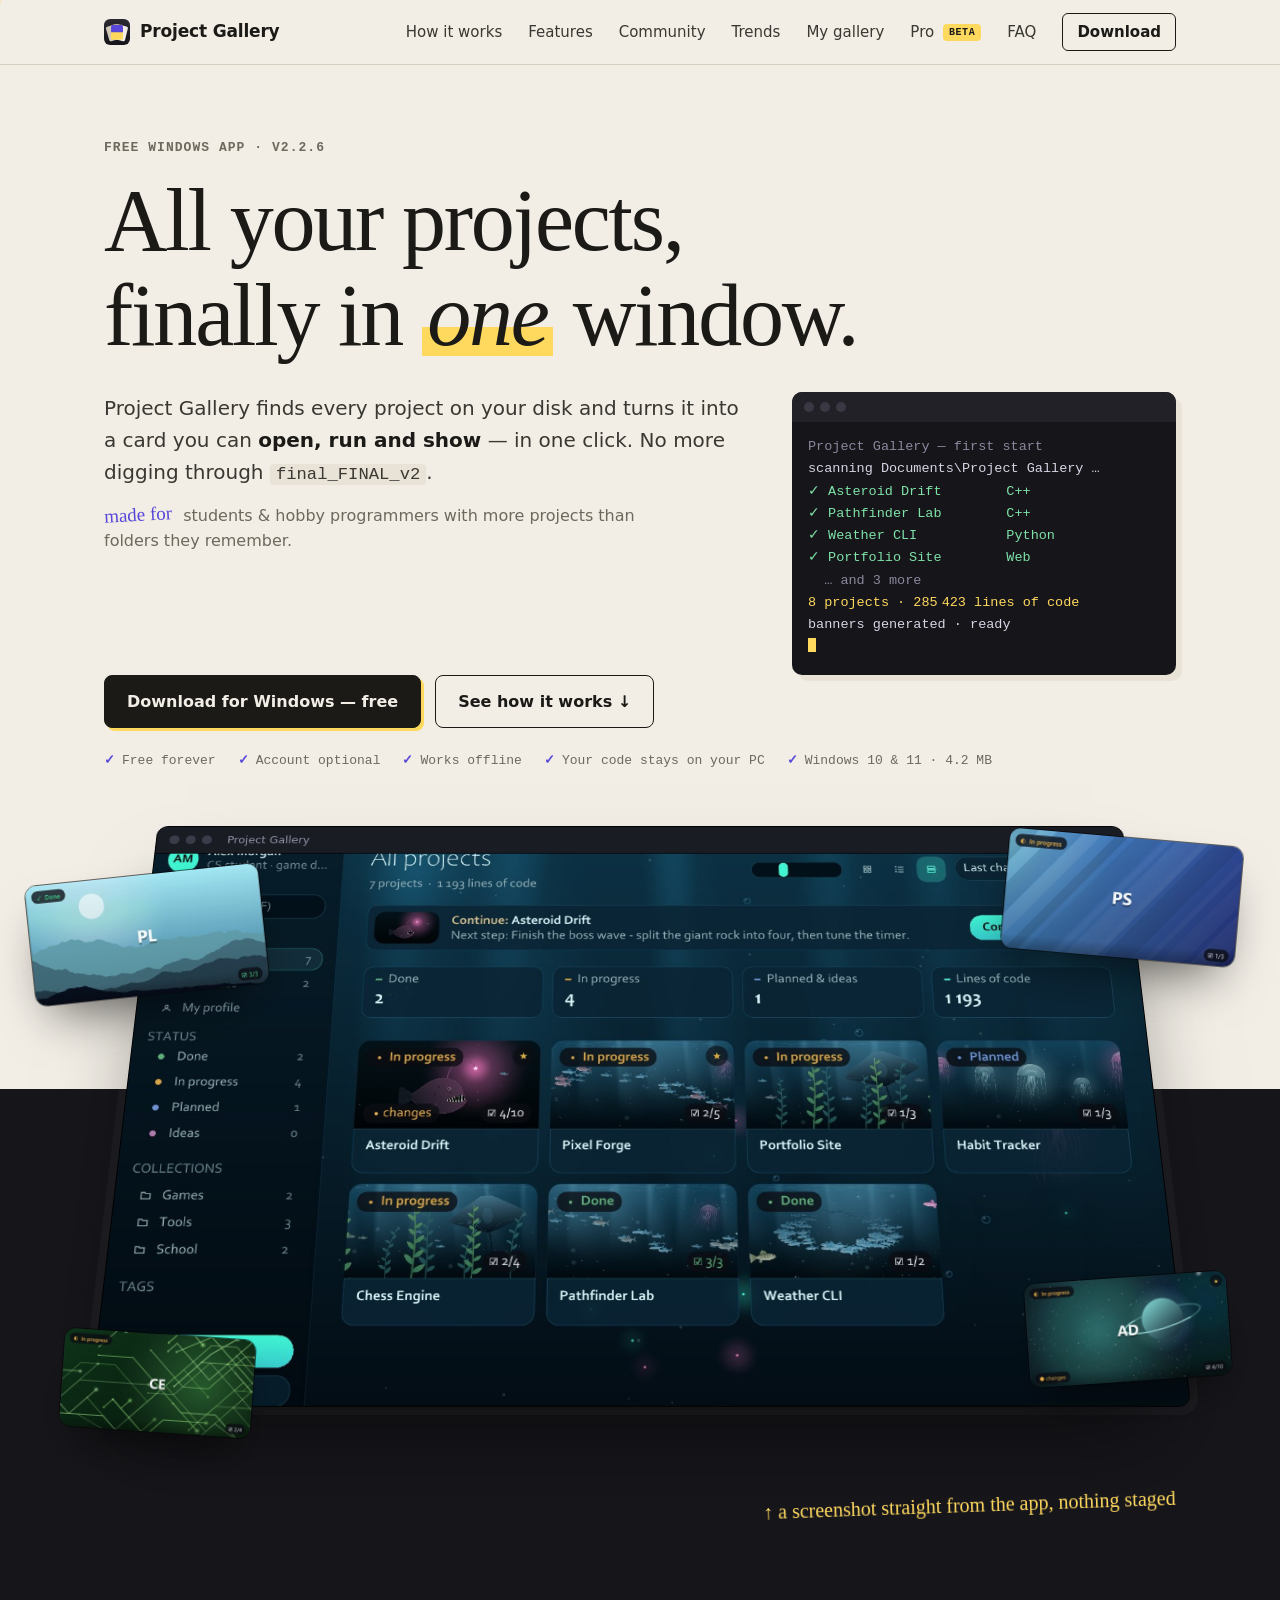
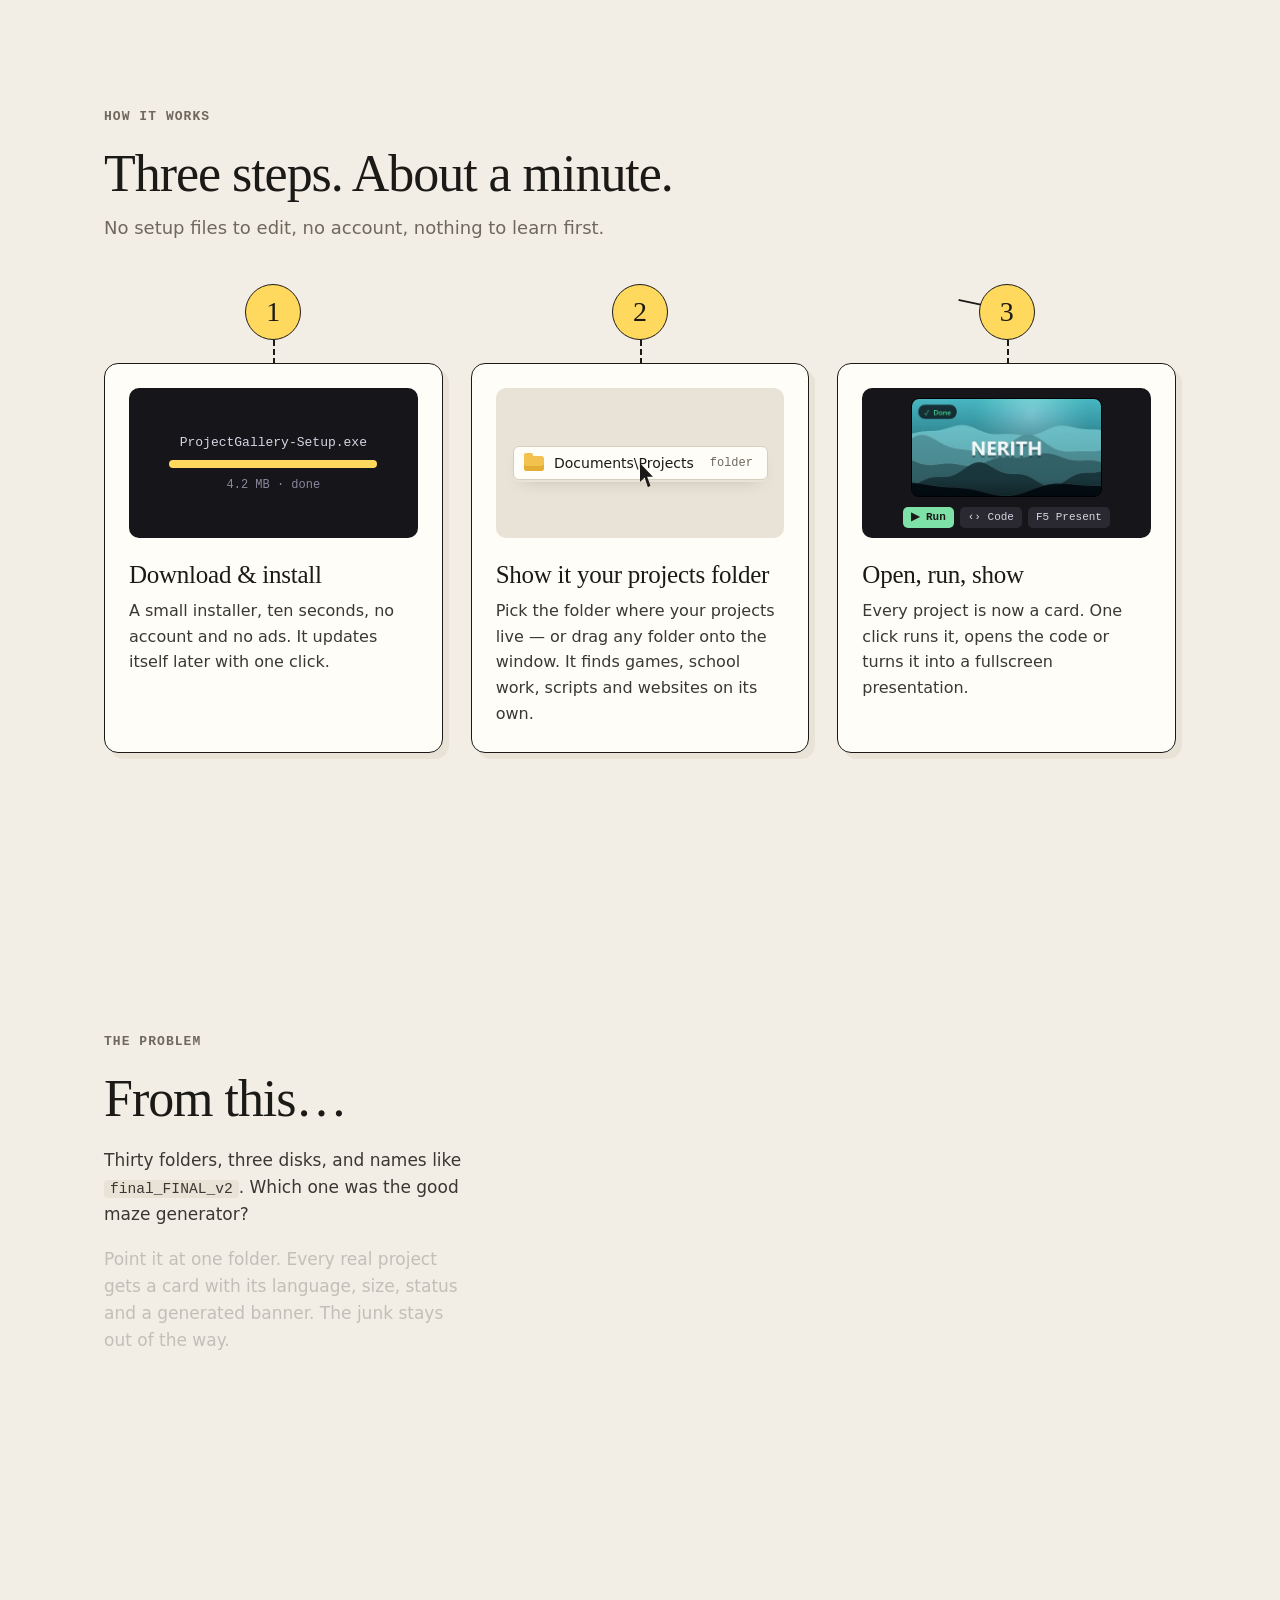
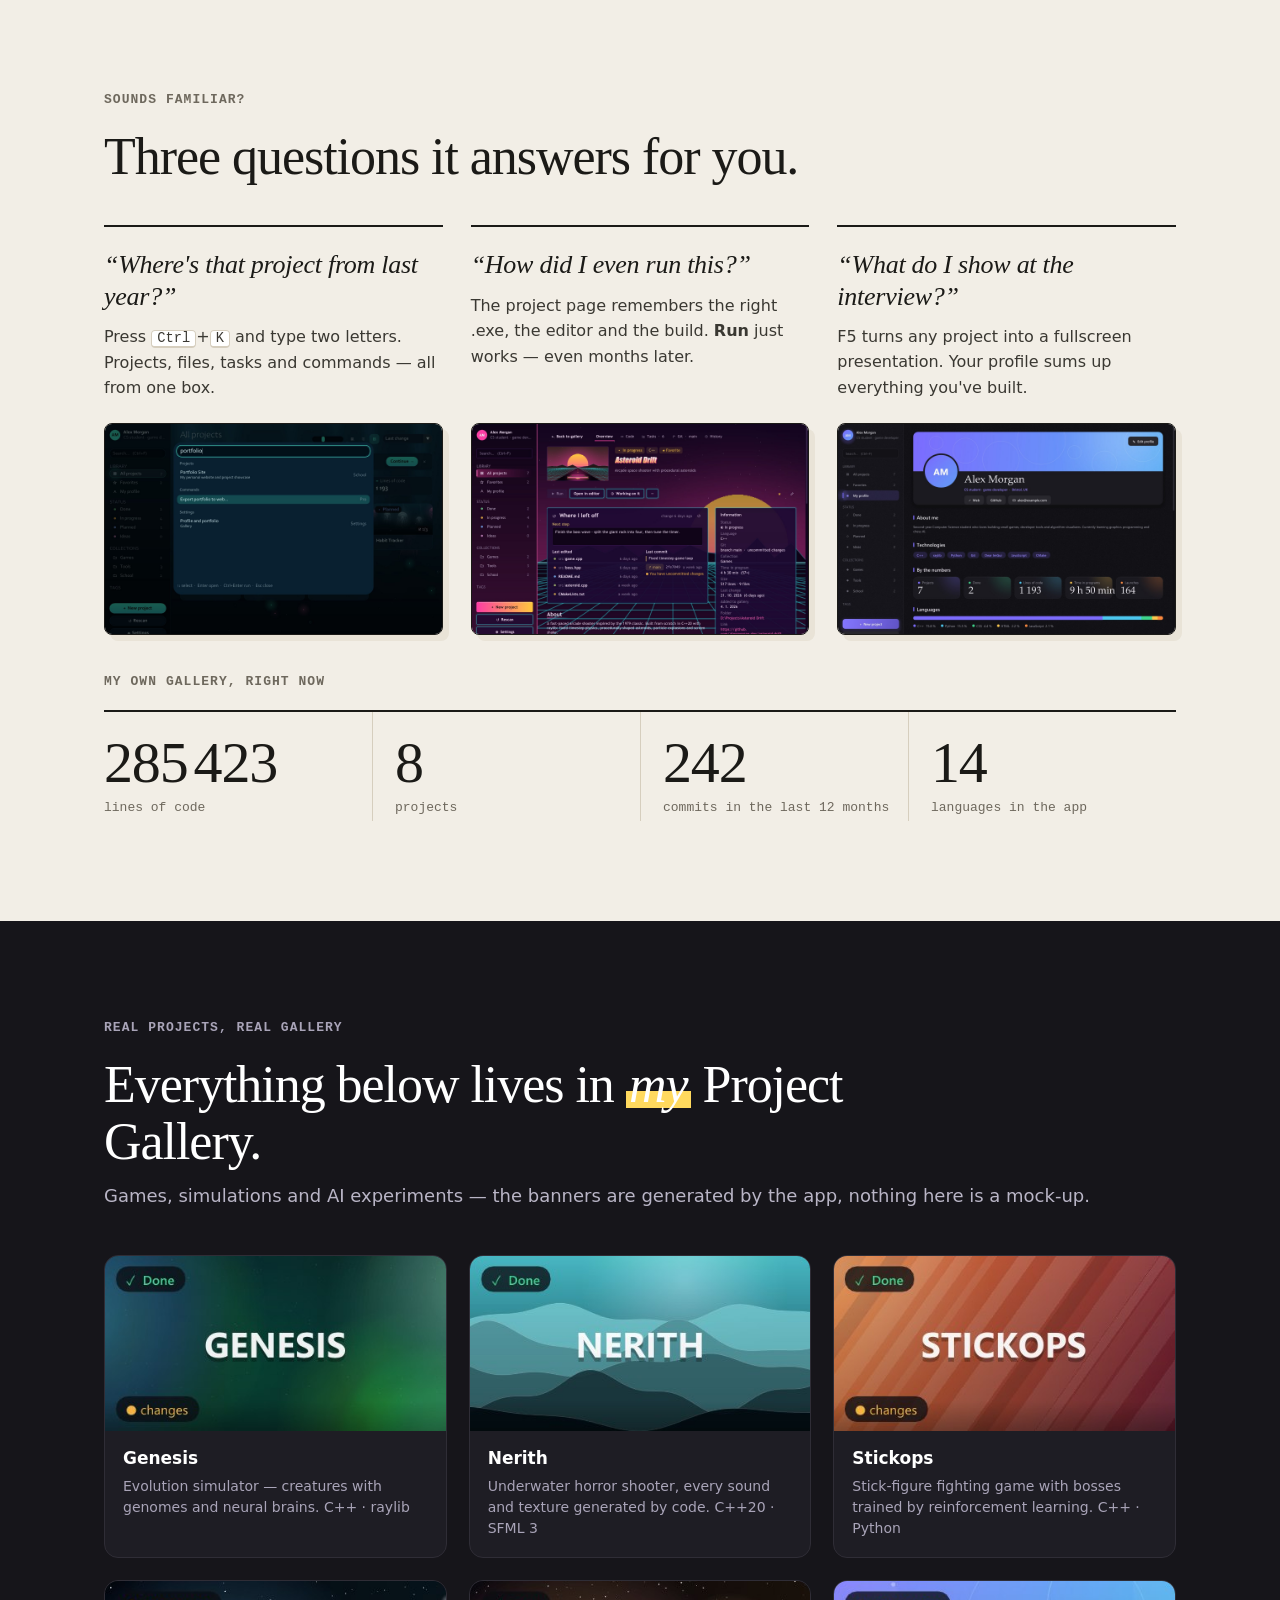
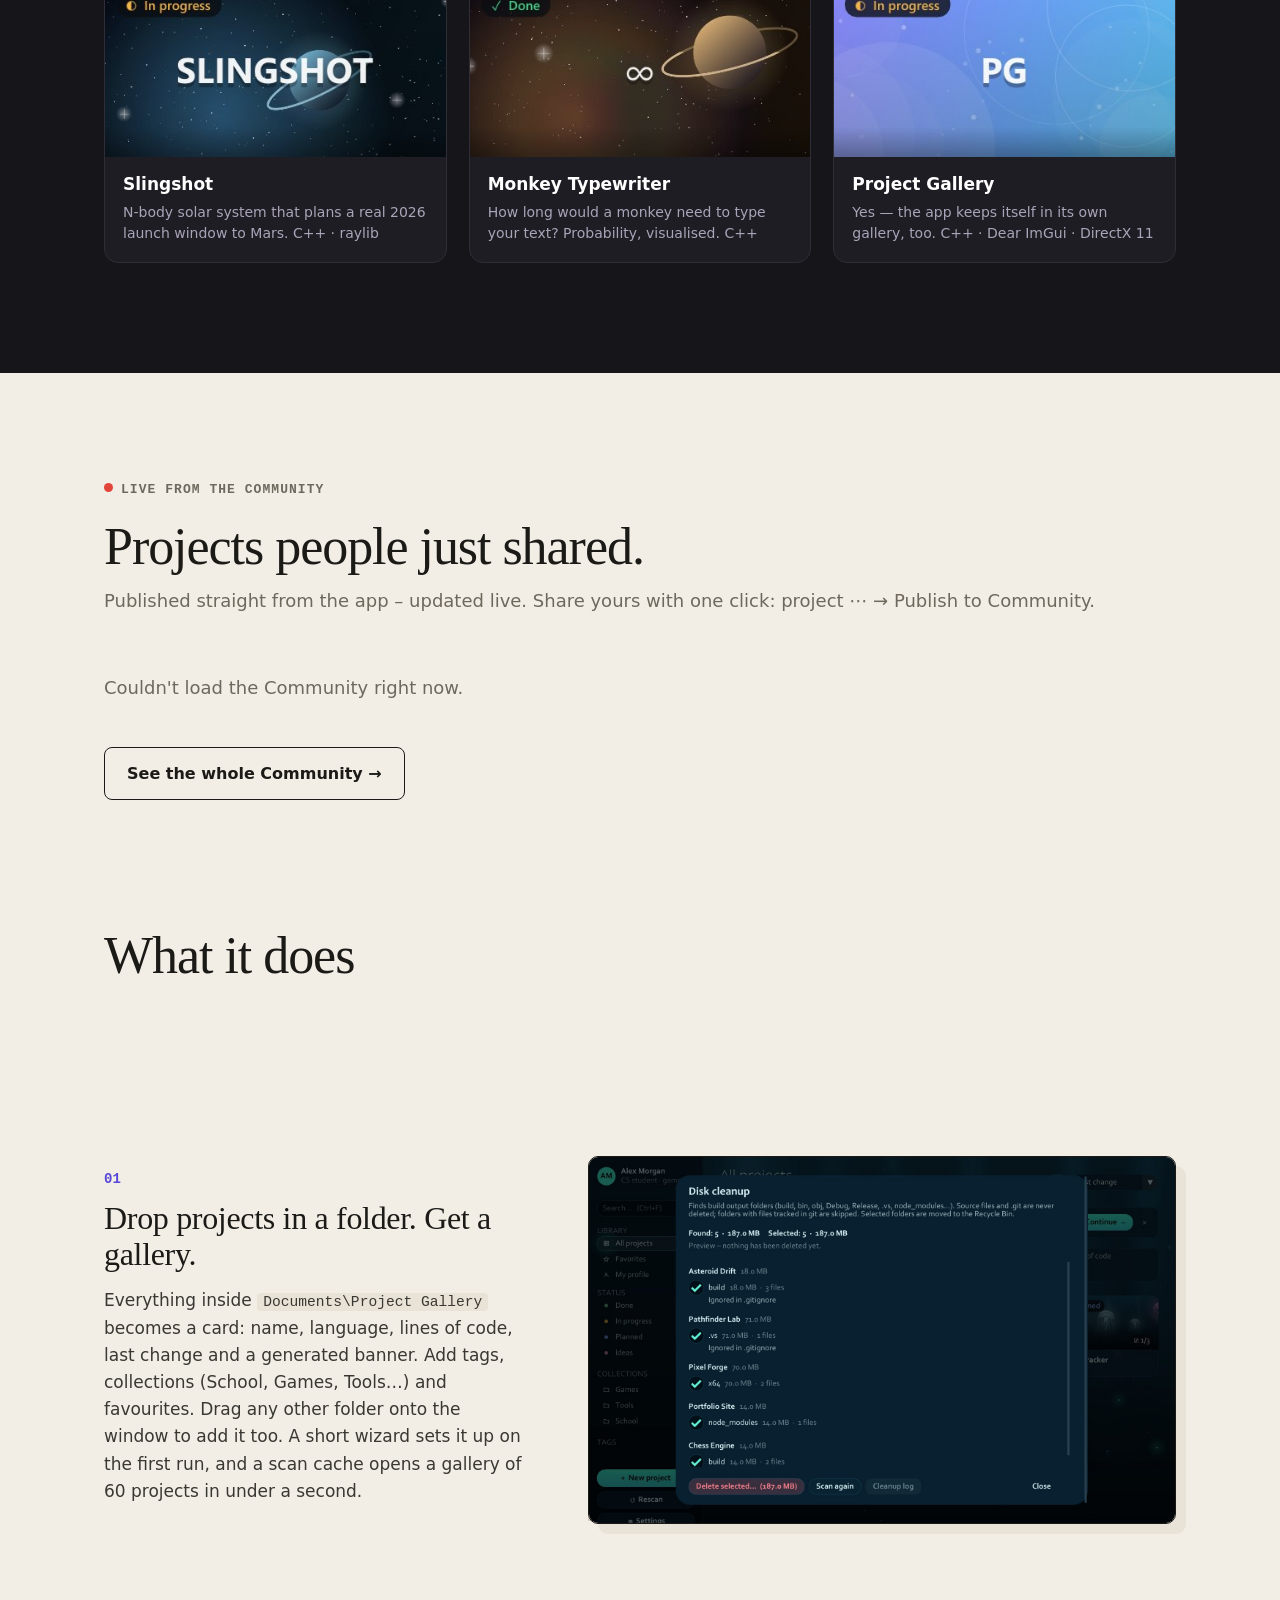
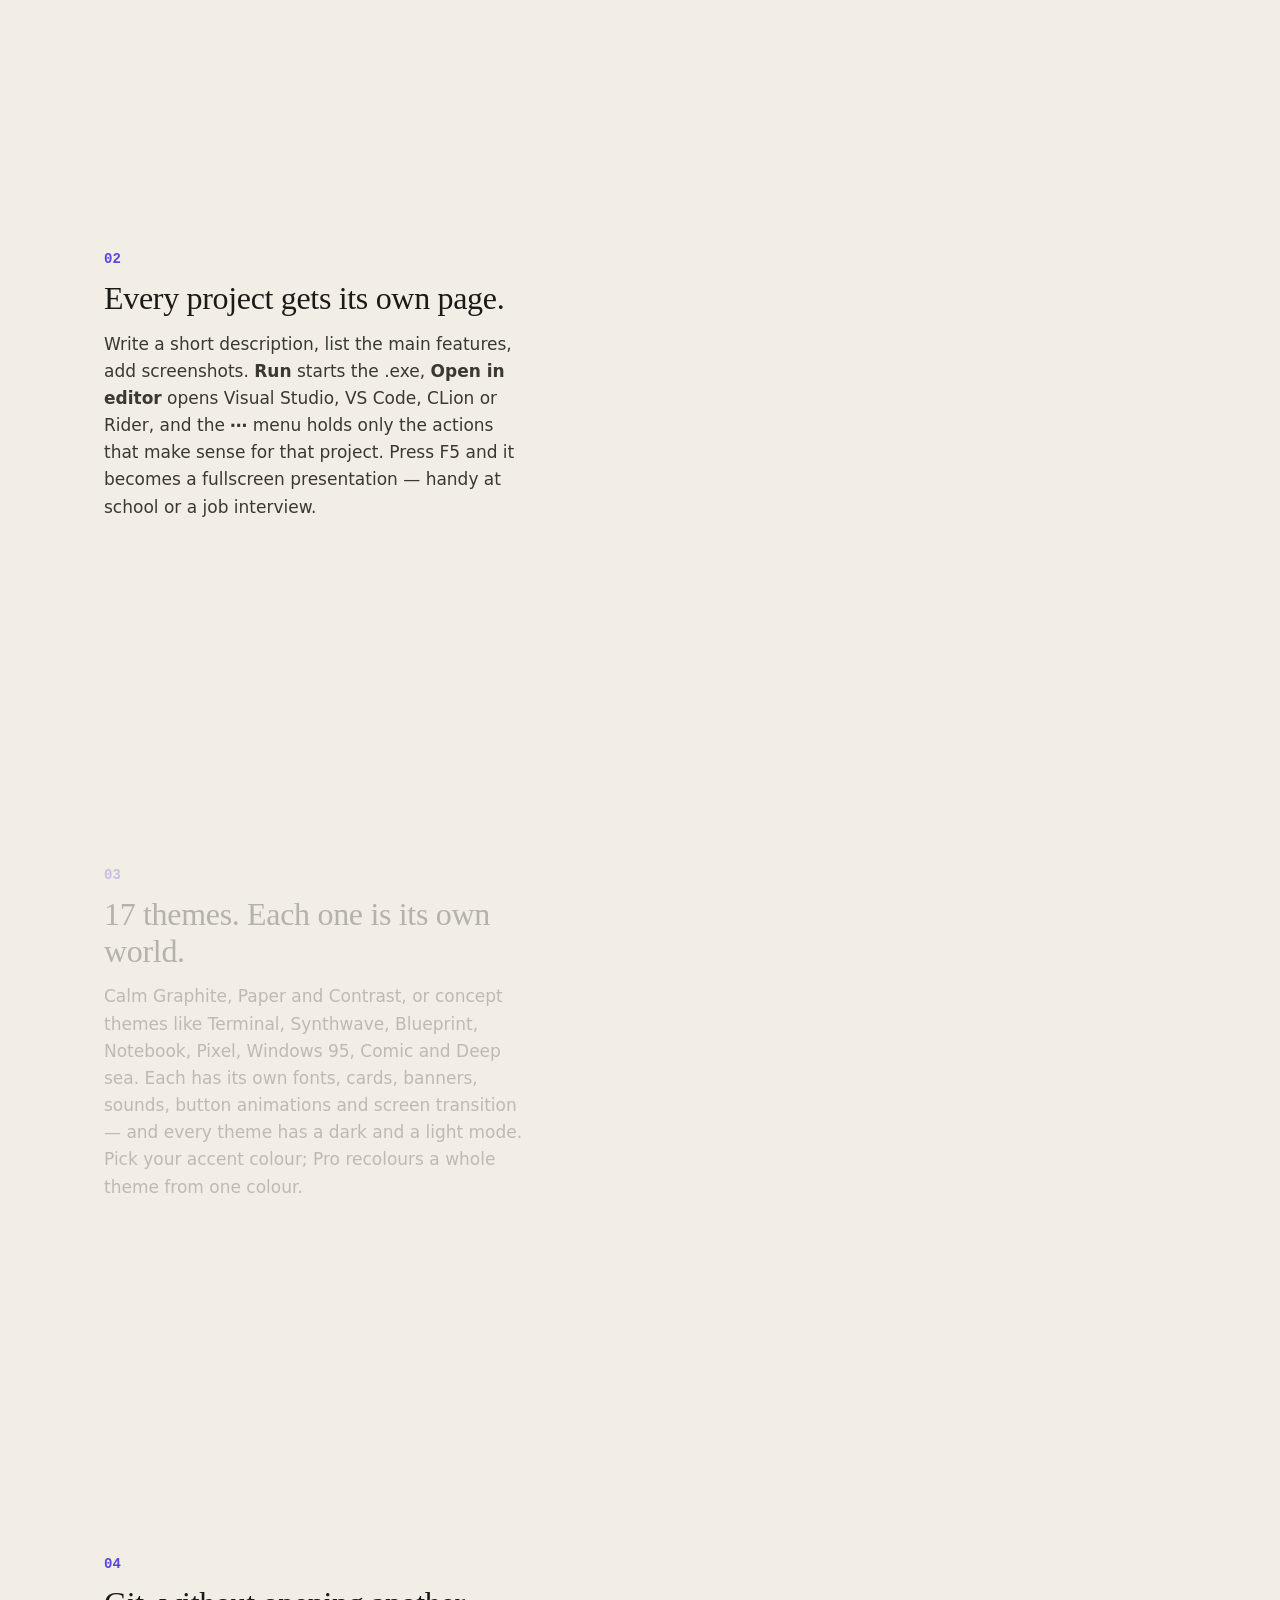
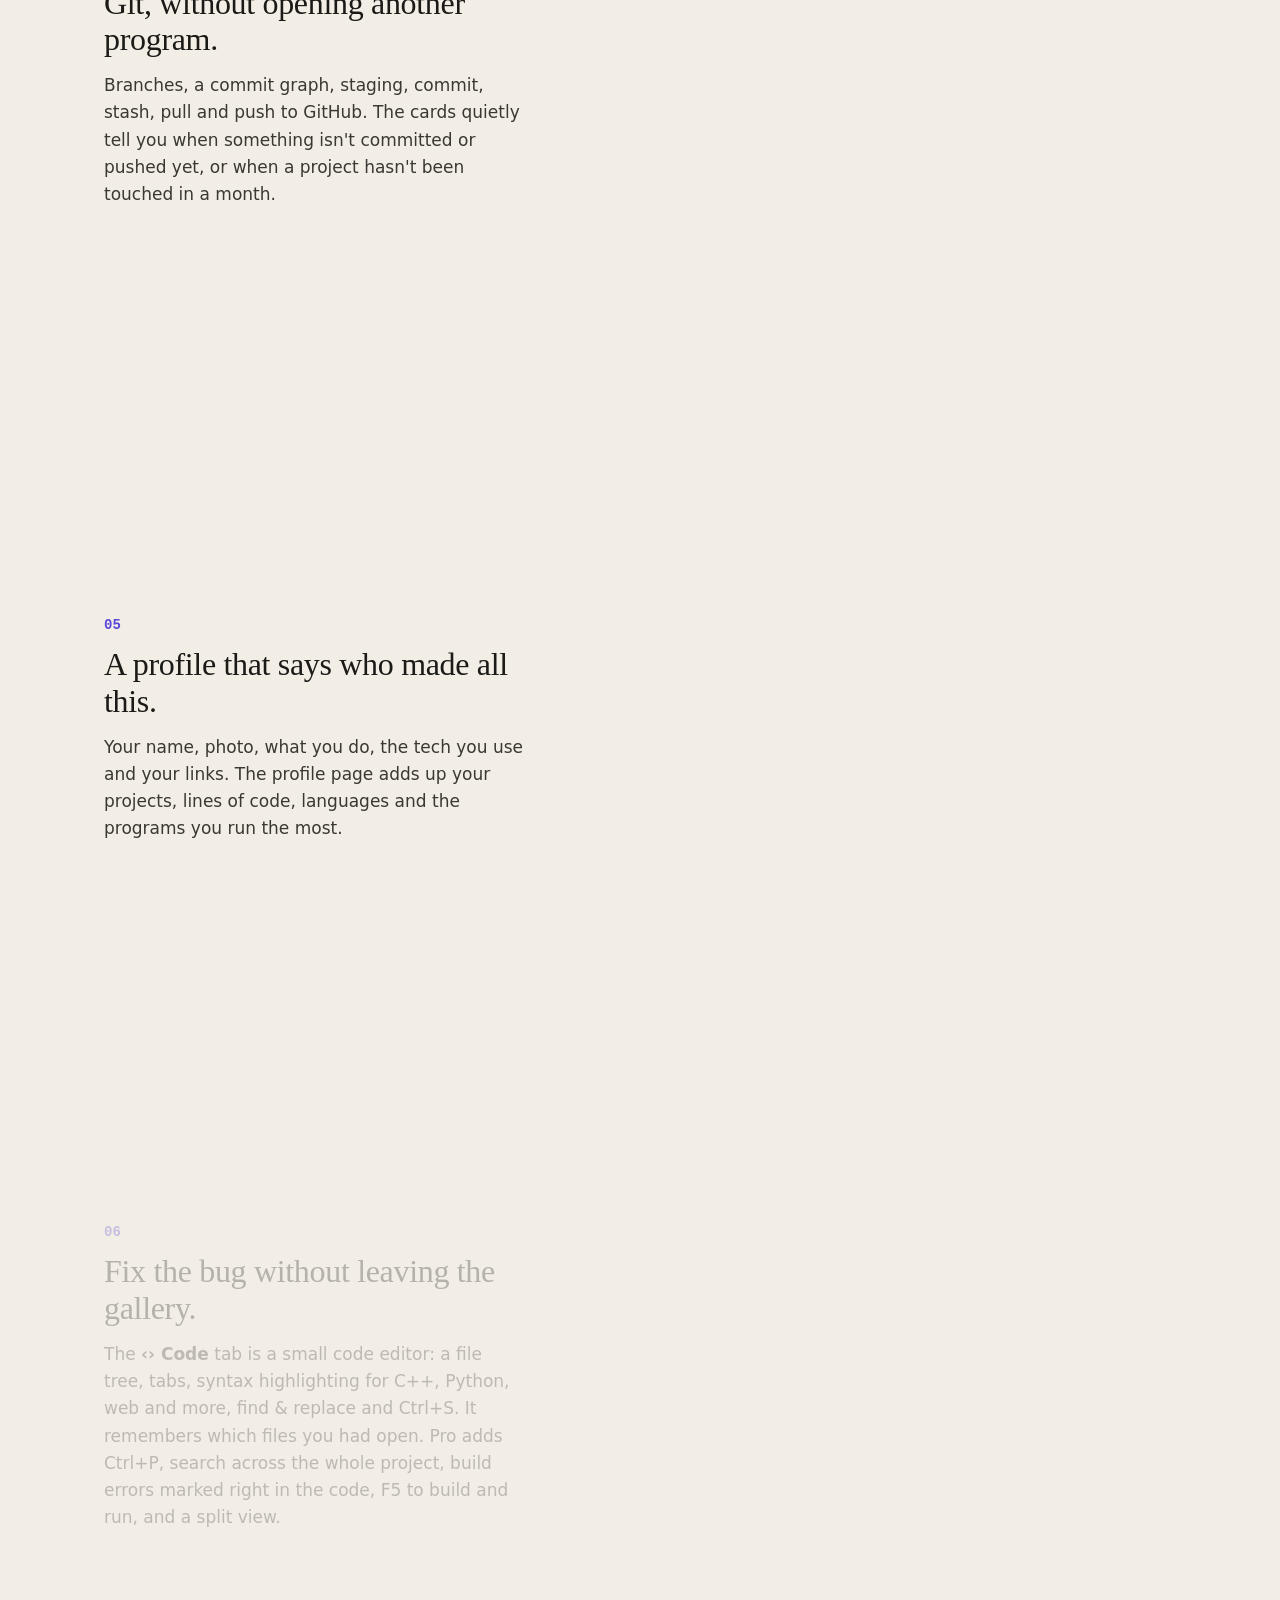
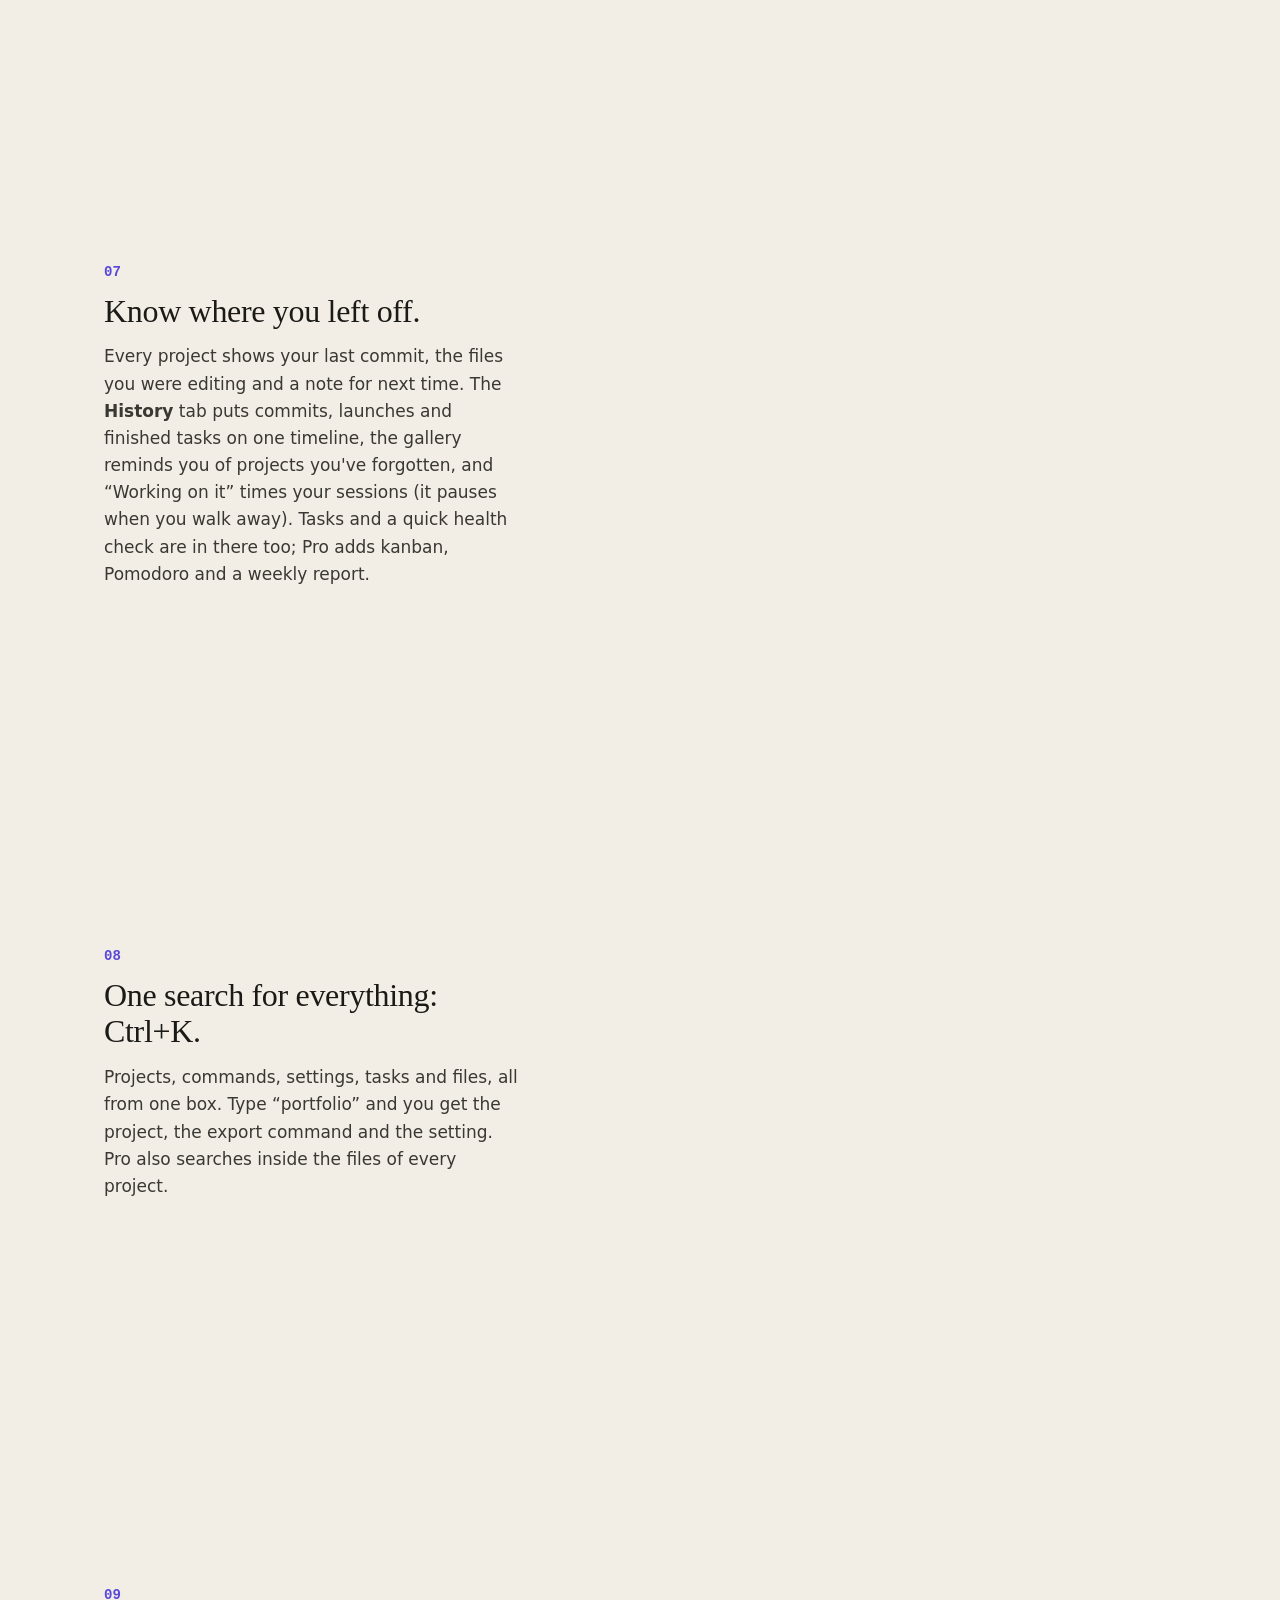
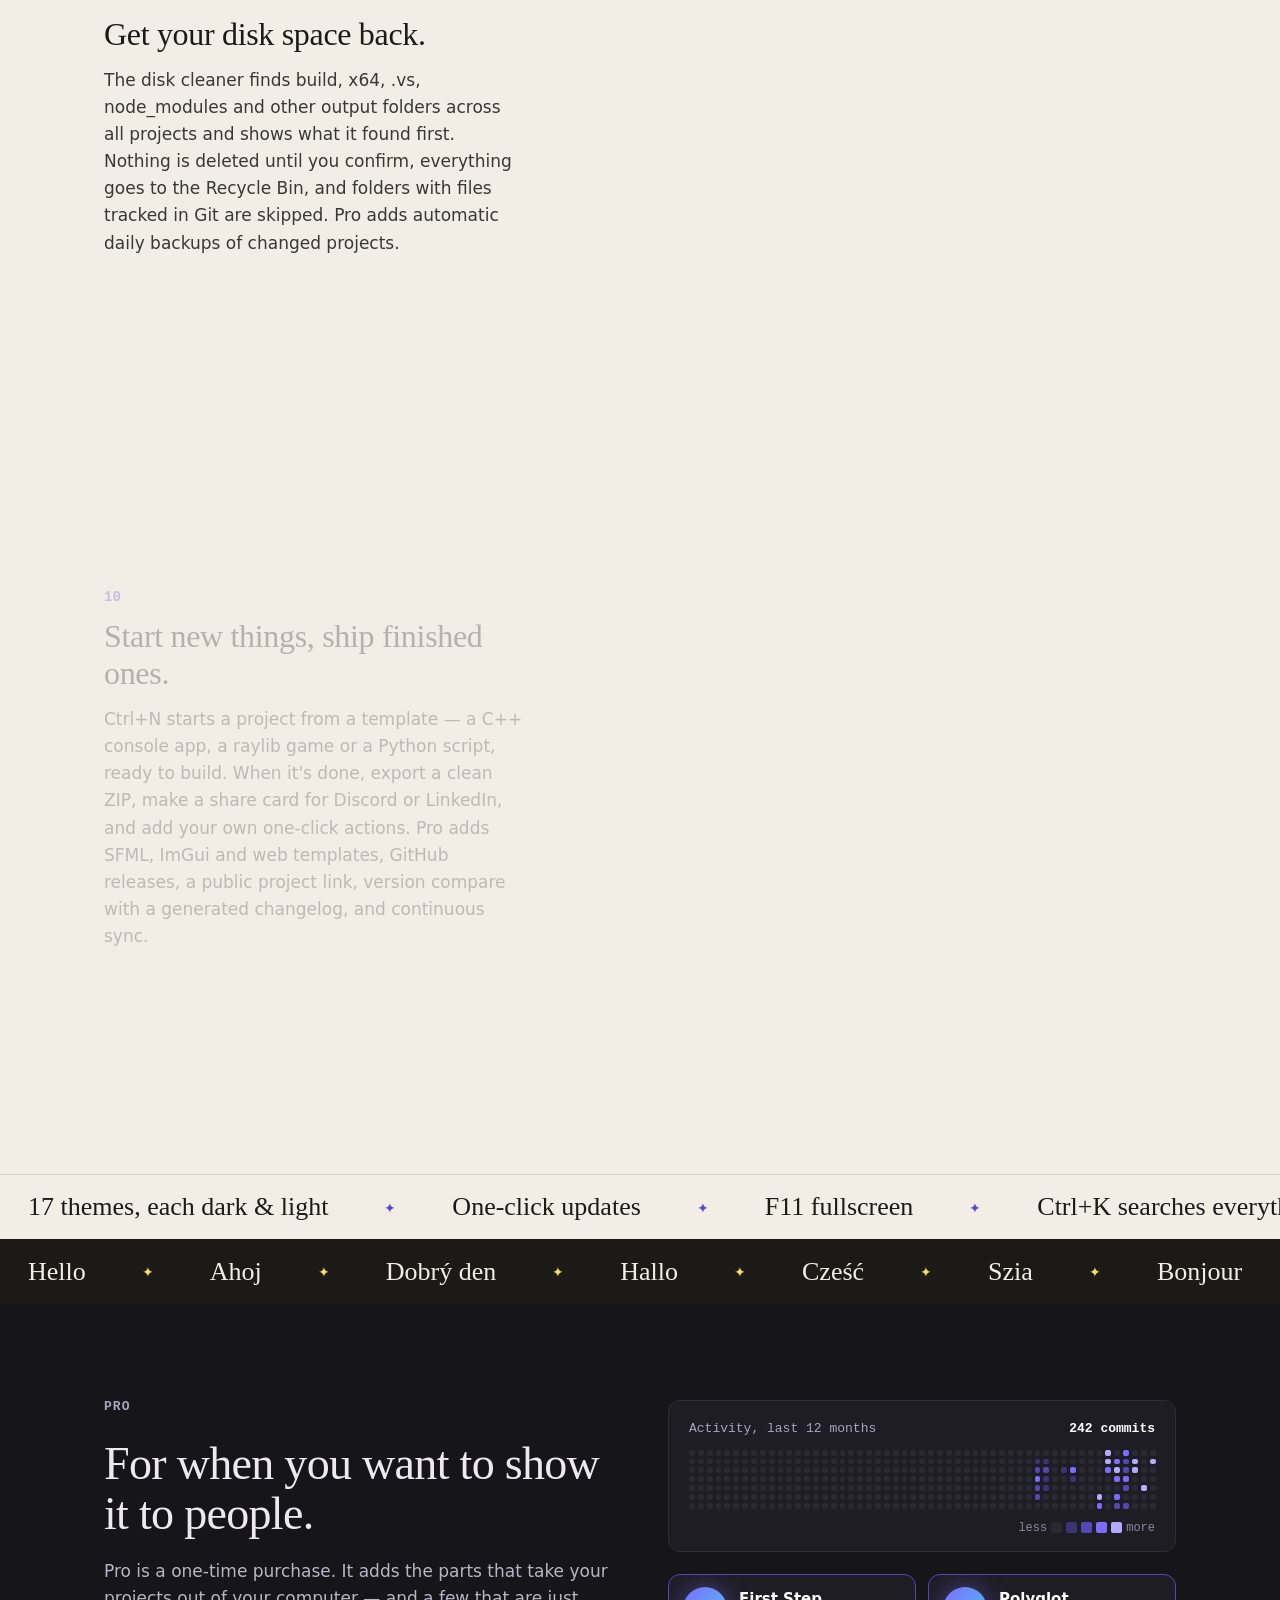
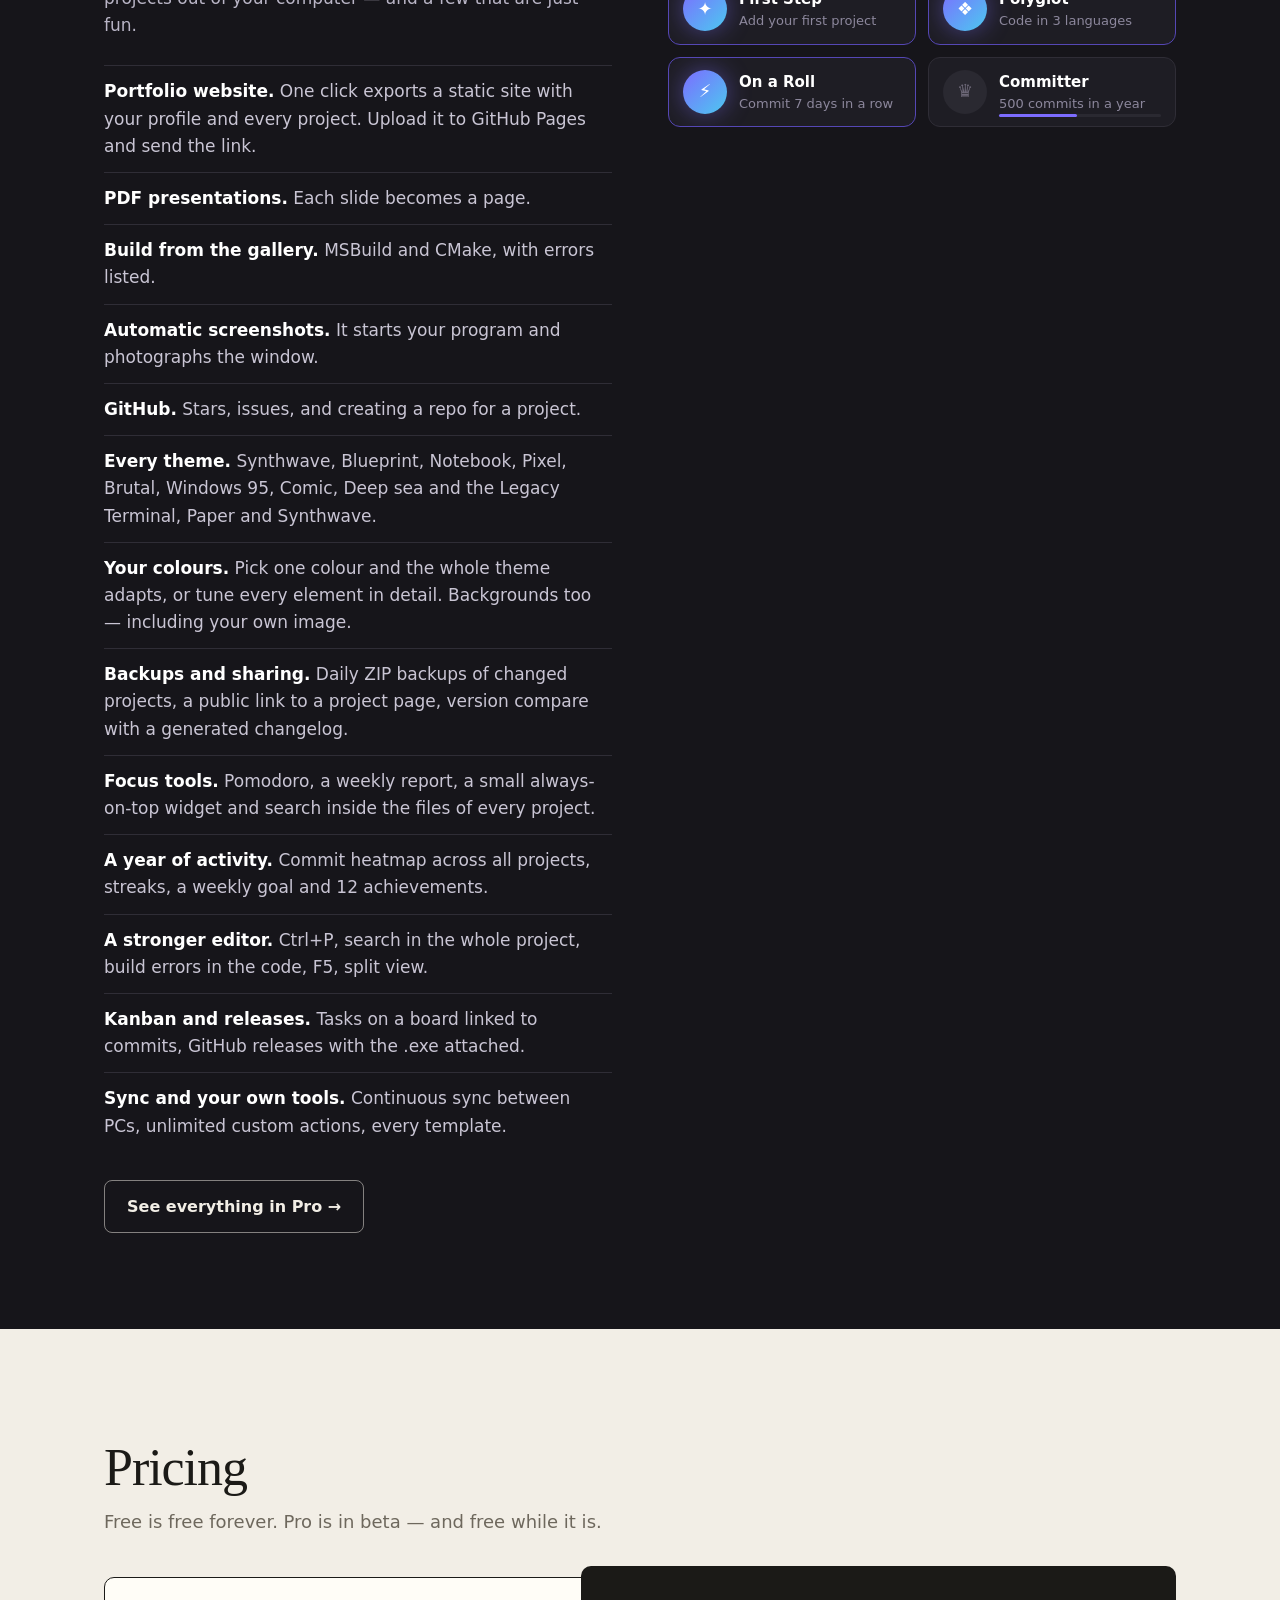
==== commit 81ffe22b: "Web: webová galéria (app.html, idea.html, PWA), oprava farieb bannerov, verzia 2.2.6 Co-Authored-By:" ====
--- a/index.html
+++ b/index.html
@@ -39,6 +39,7 @@
       <a href="#features">Features</a>
       <a href="explore.html">Community</a>
       <a href="trends.html">Trends</a>
+      <a href="app.html">My gallery</a>
       <a href="pro.html">Pro <small class="beta-pill">beta</small></a>
       <a href="#faq">FAQ</a>
       <a class="nav-dl" data-href="download" href="#">Download</a>
@@ -51,7 +52,7 @@
 <!-- ============================================================ HERO -->
 <section class="d-hero">
   <div class="wrap">
-    <p class="kicker reveal-up">Free Windows app · v<span data-site="version">2.2.5</span></p>
+    <p class="kicker reveal-up">Free Windows app · v<span data-site="version">2.2.6</span></p>
     <h1 class="d-title">
       <span class="line"><span>All your projects,</span></span>
       <span class="line"><span>finally in <em class="mark">one</em> window.</span></span>
@@ -468,7 +469,7 @@
         </div>
         <div class="ss-win">
           <div class="ss-head">Windows protected your PC</div>
-          <p>App: ProjectGallery-Setup-<span data-site="version">2.2.5</span>.exe</p>
+          <p>App: ProjectGallery-Setup-<span data-site="version">2.2.6</span>.exe</p>
           <div class="ss-btns"><span class="ss-run">Run anyway</span><span>Don't run</span></div>
           <span class="ss-tip">② then this</span>
         </div>
@@ -509,7 +510,7 @@
   <h2>Try it on your <span class="underline">own folder.</span></h2>
   <p>It takes about ten seconds to see if you like it.</p>
   <a class="btn btn-ink magnet" data-href="download" href="#">Download for Windows — free</a>
-  <p class="meta">v<span data-site="version">2.2.5</span> · Windows 10 &amp; 11 · 4.2 MB · account optional</p>
+  <p class="meta">v<span data-site="version">2.2.6</span> · Windows 10 &amp; 11 · 4.2 MB · account optional</p>
 </section>
 
 </main>
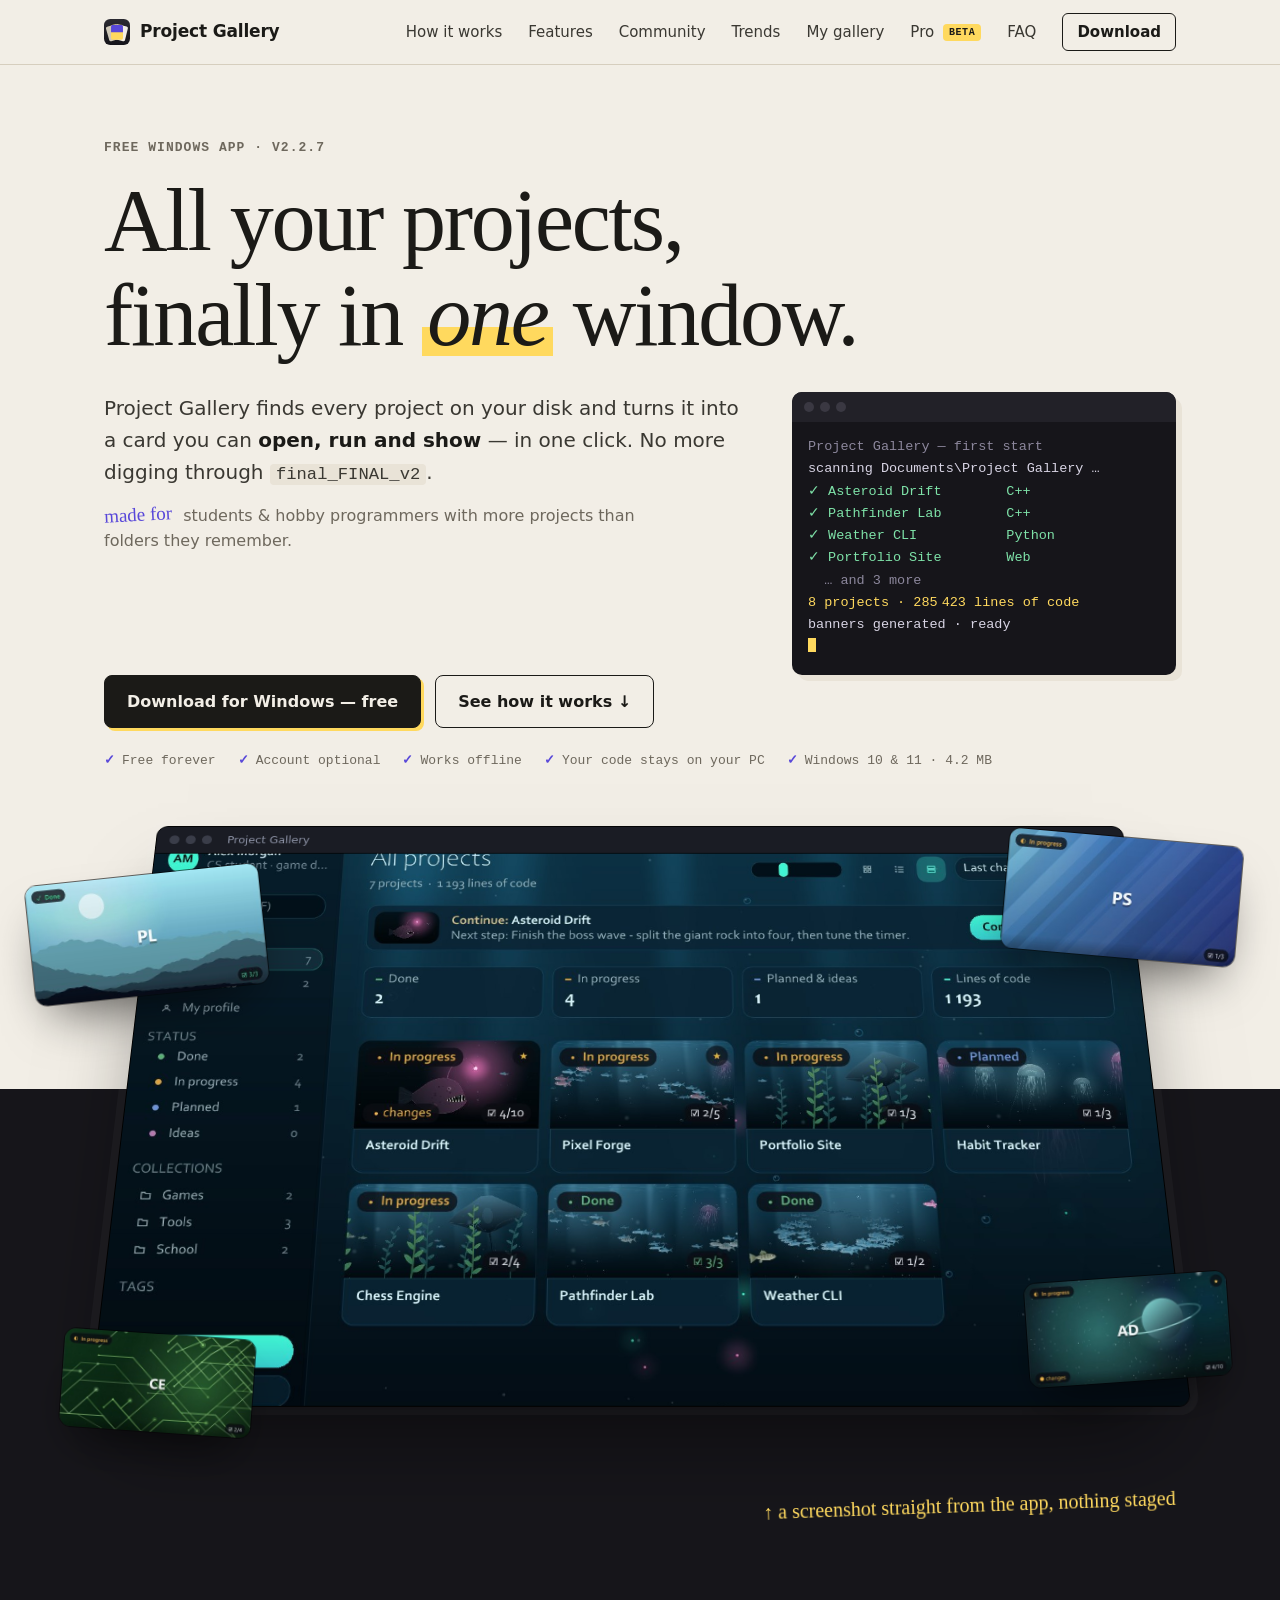
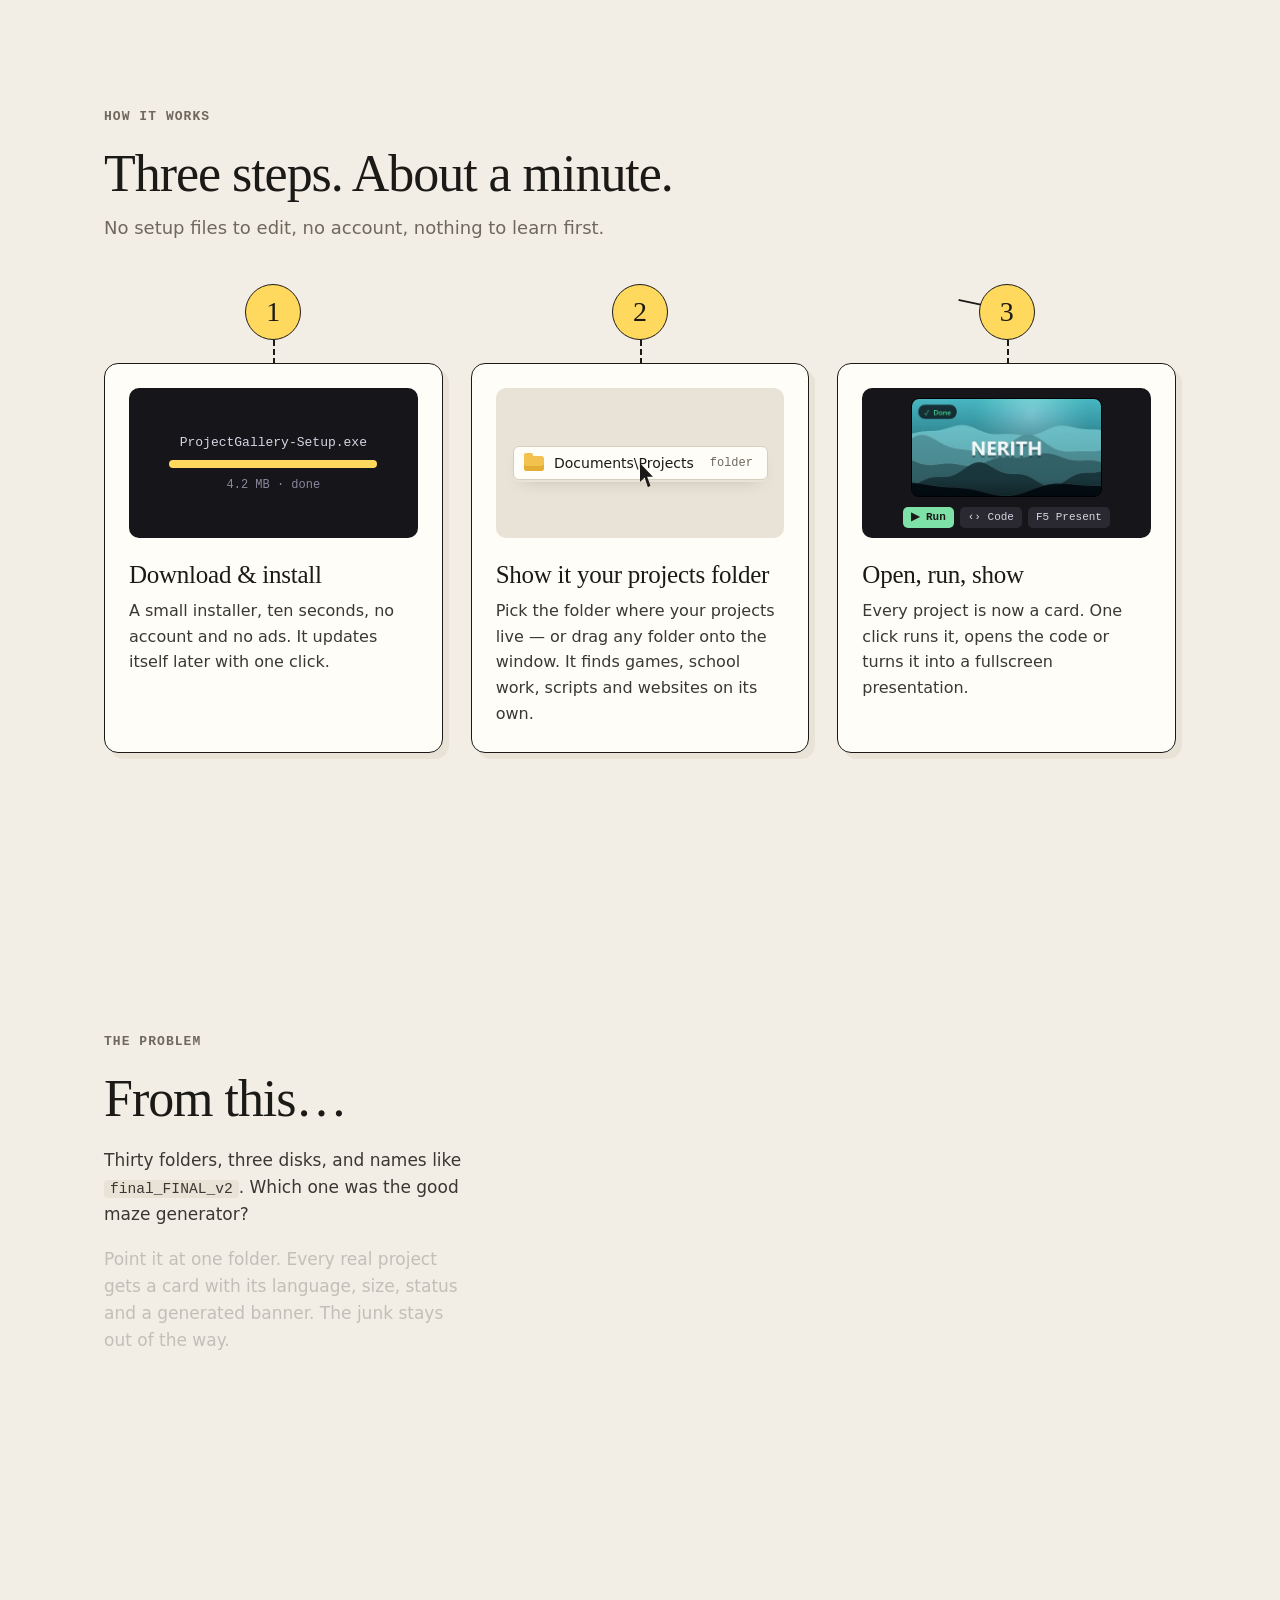
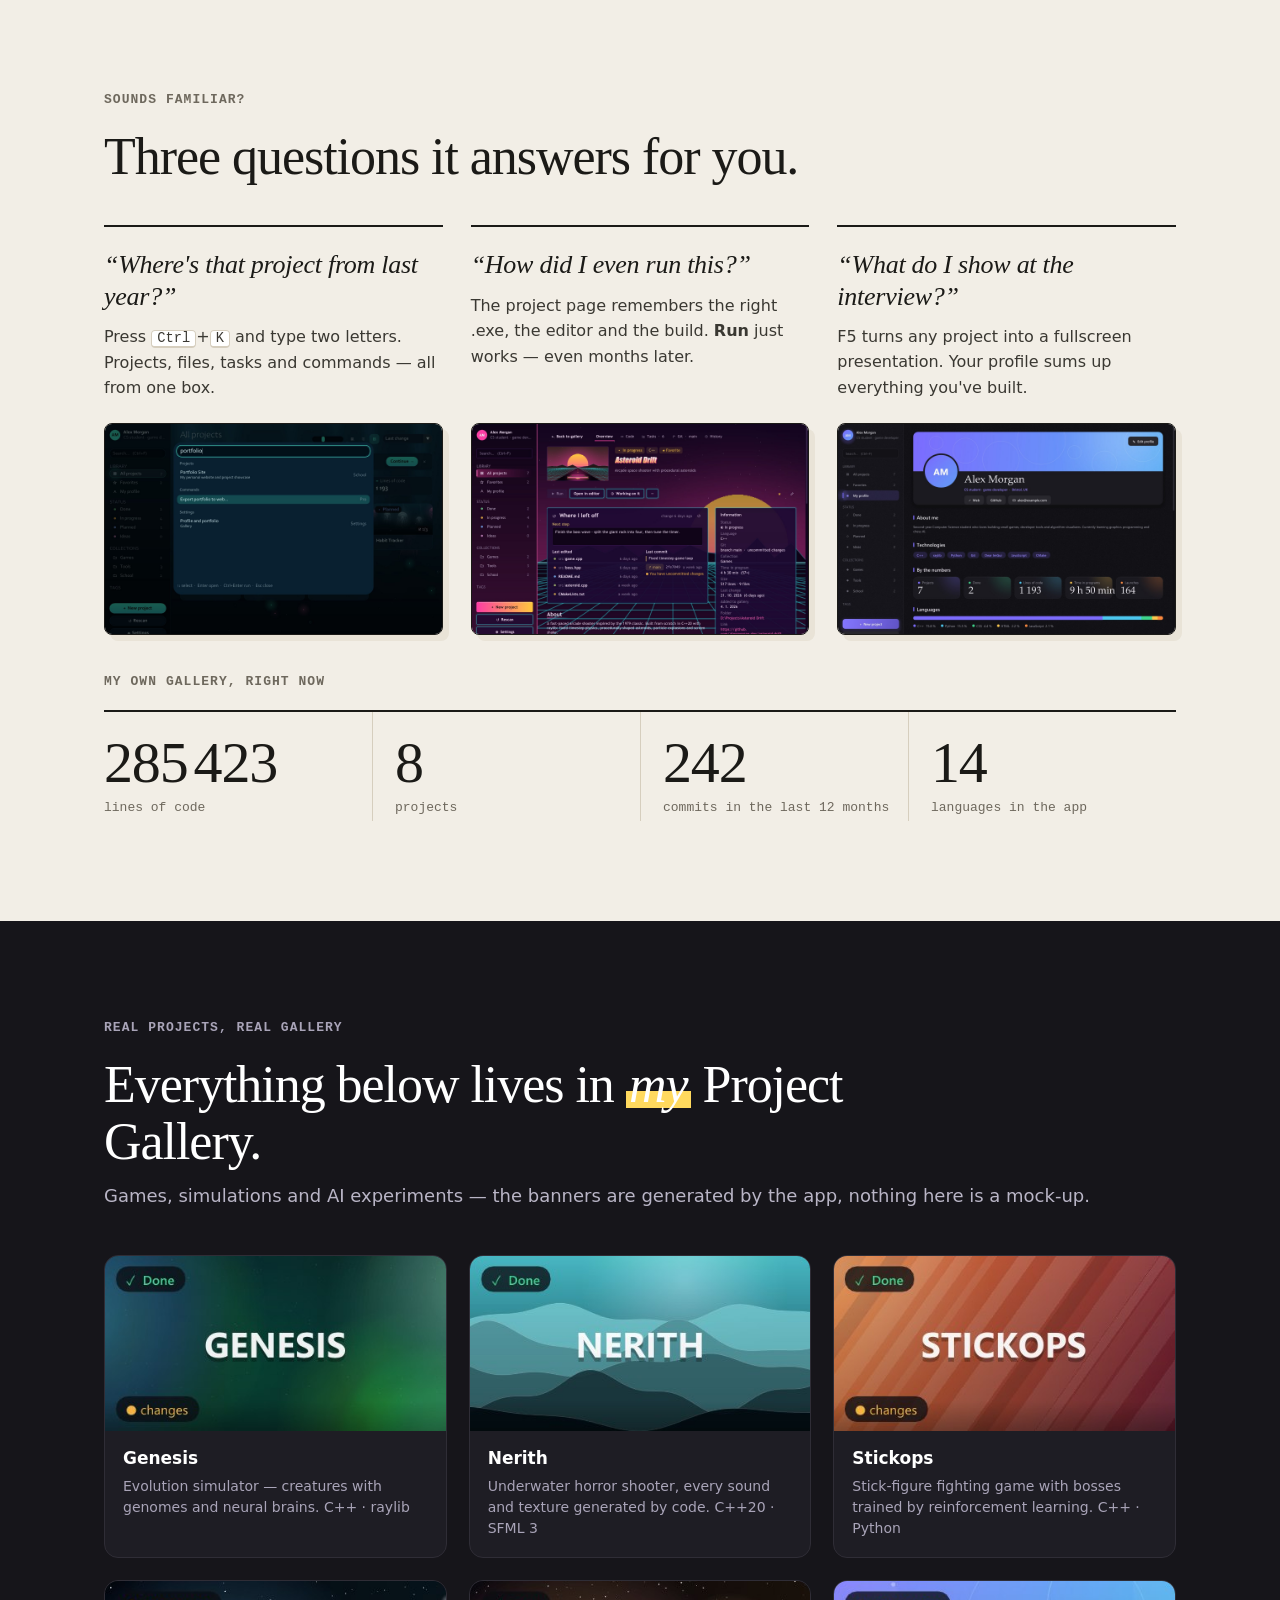
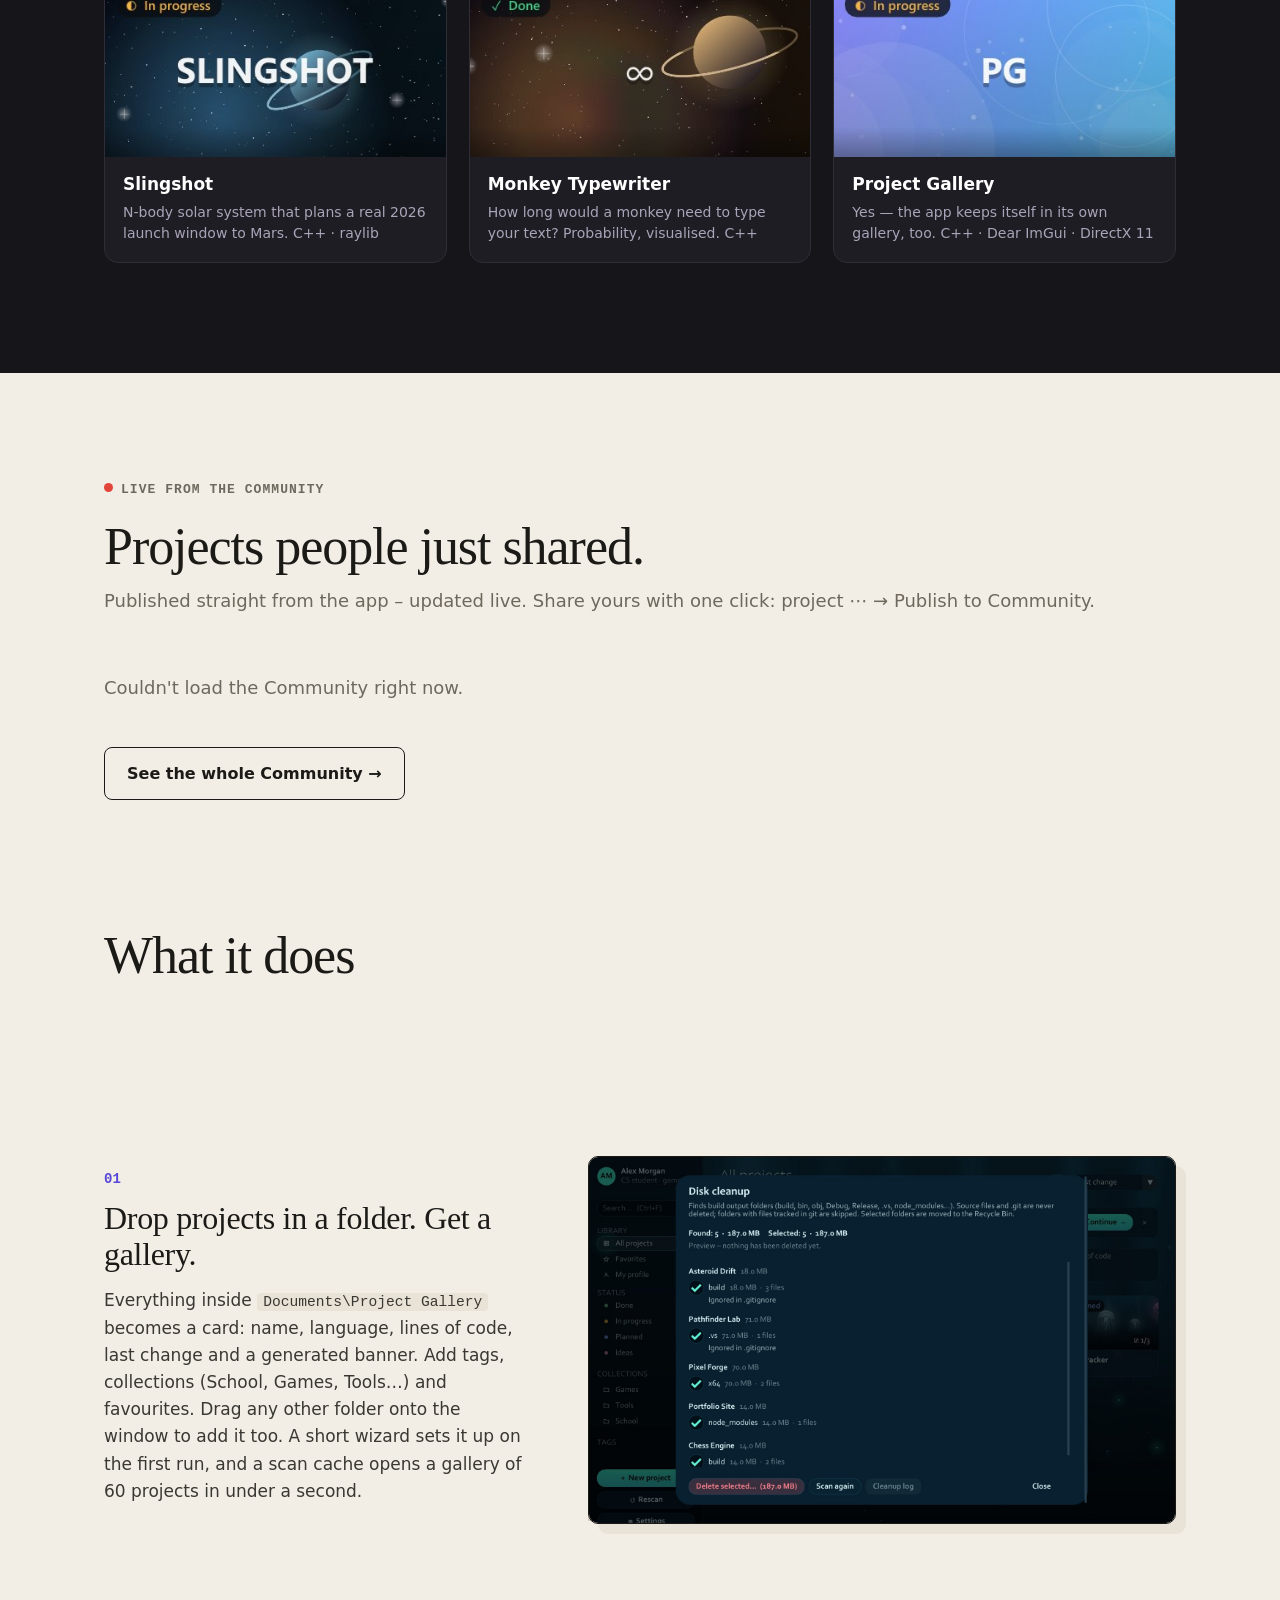
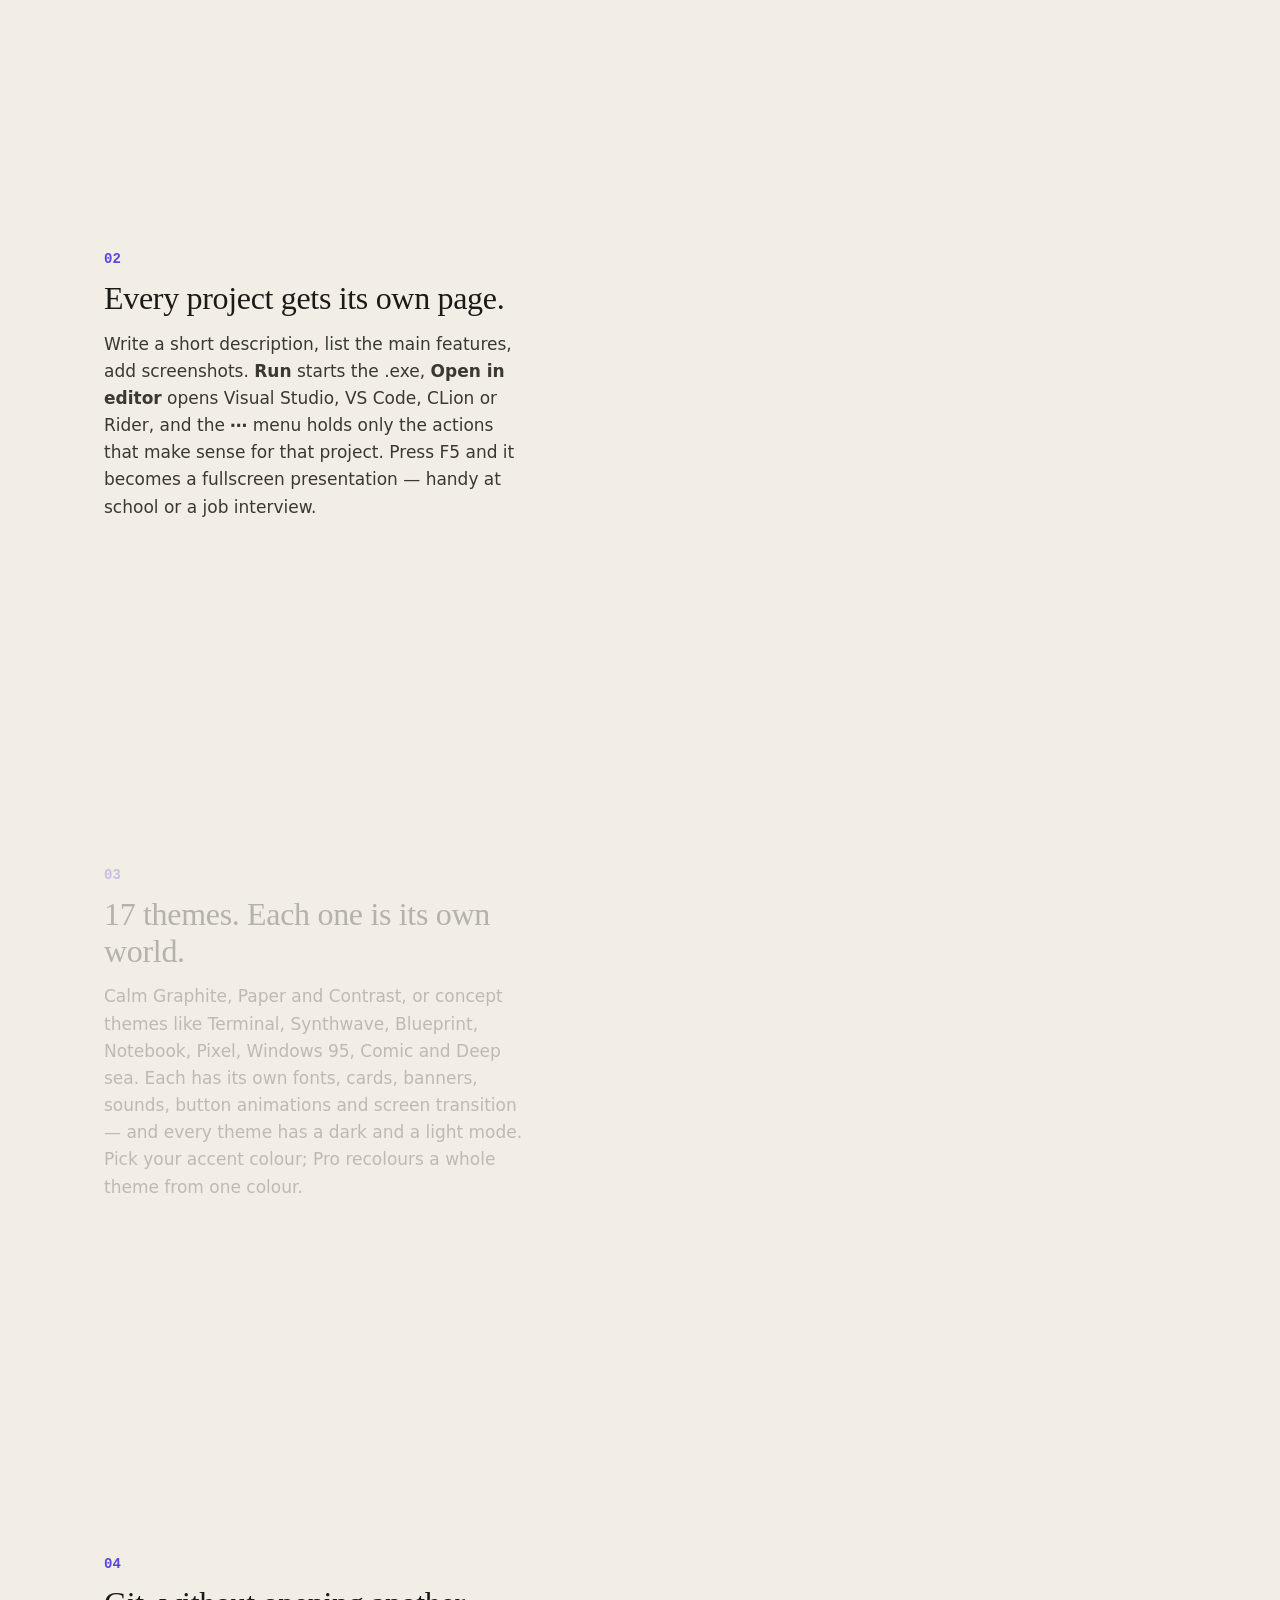
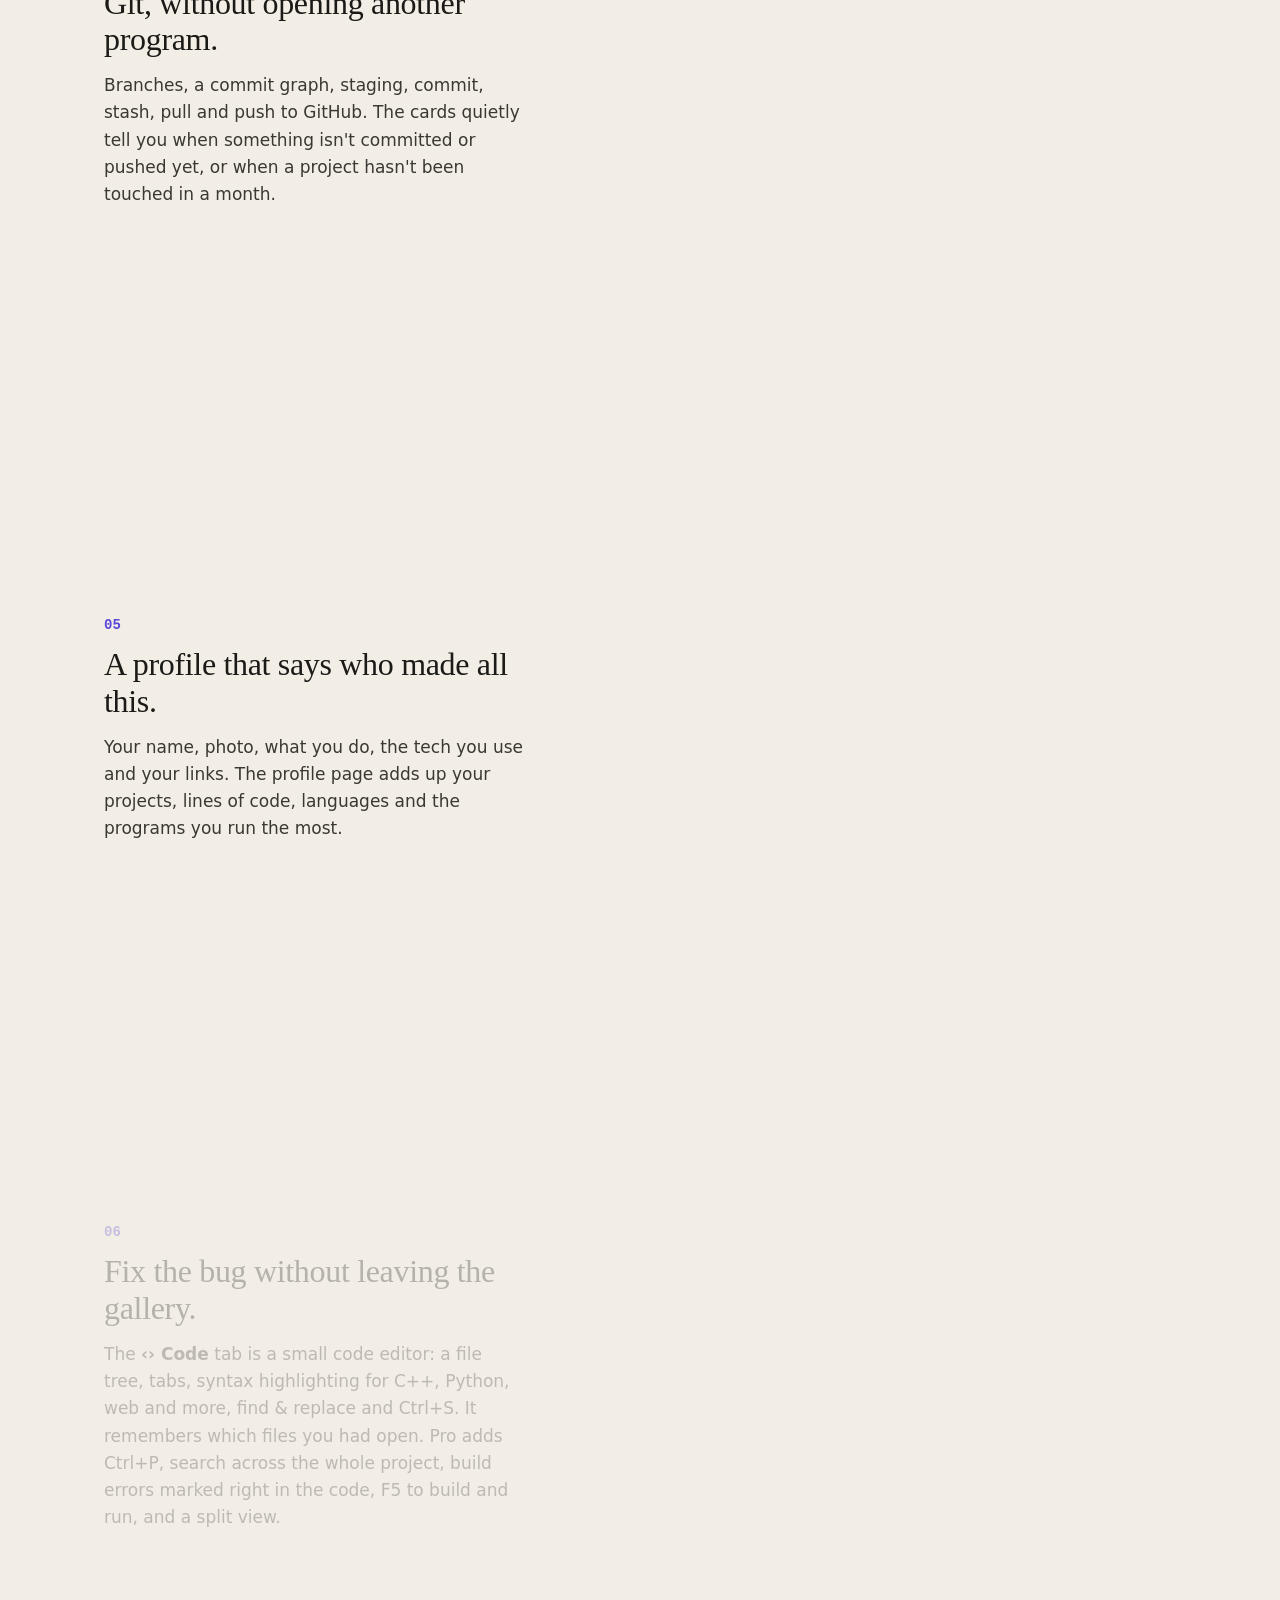
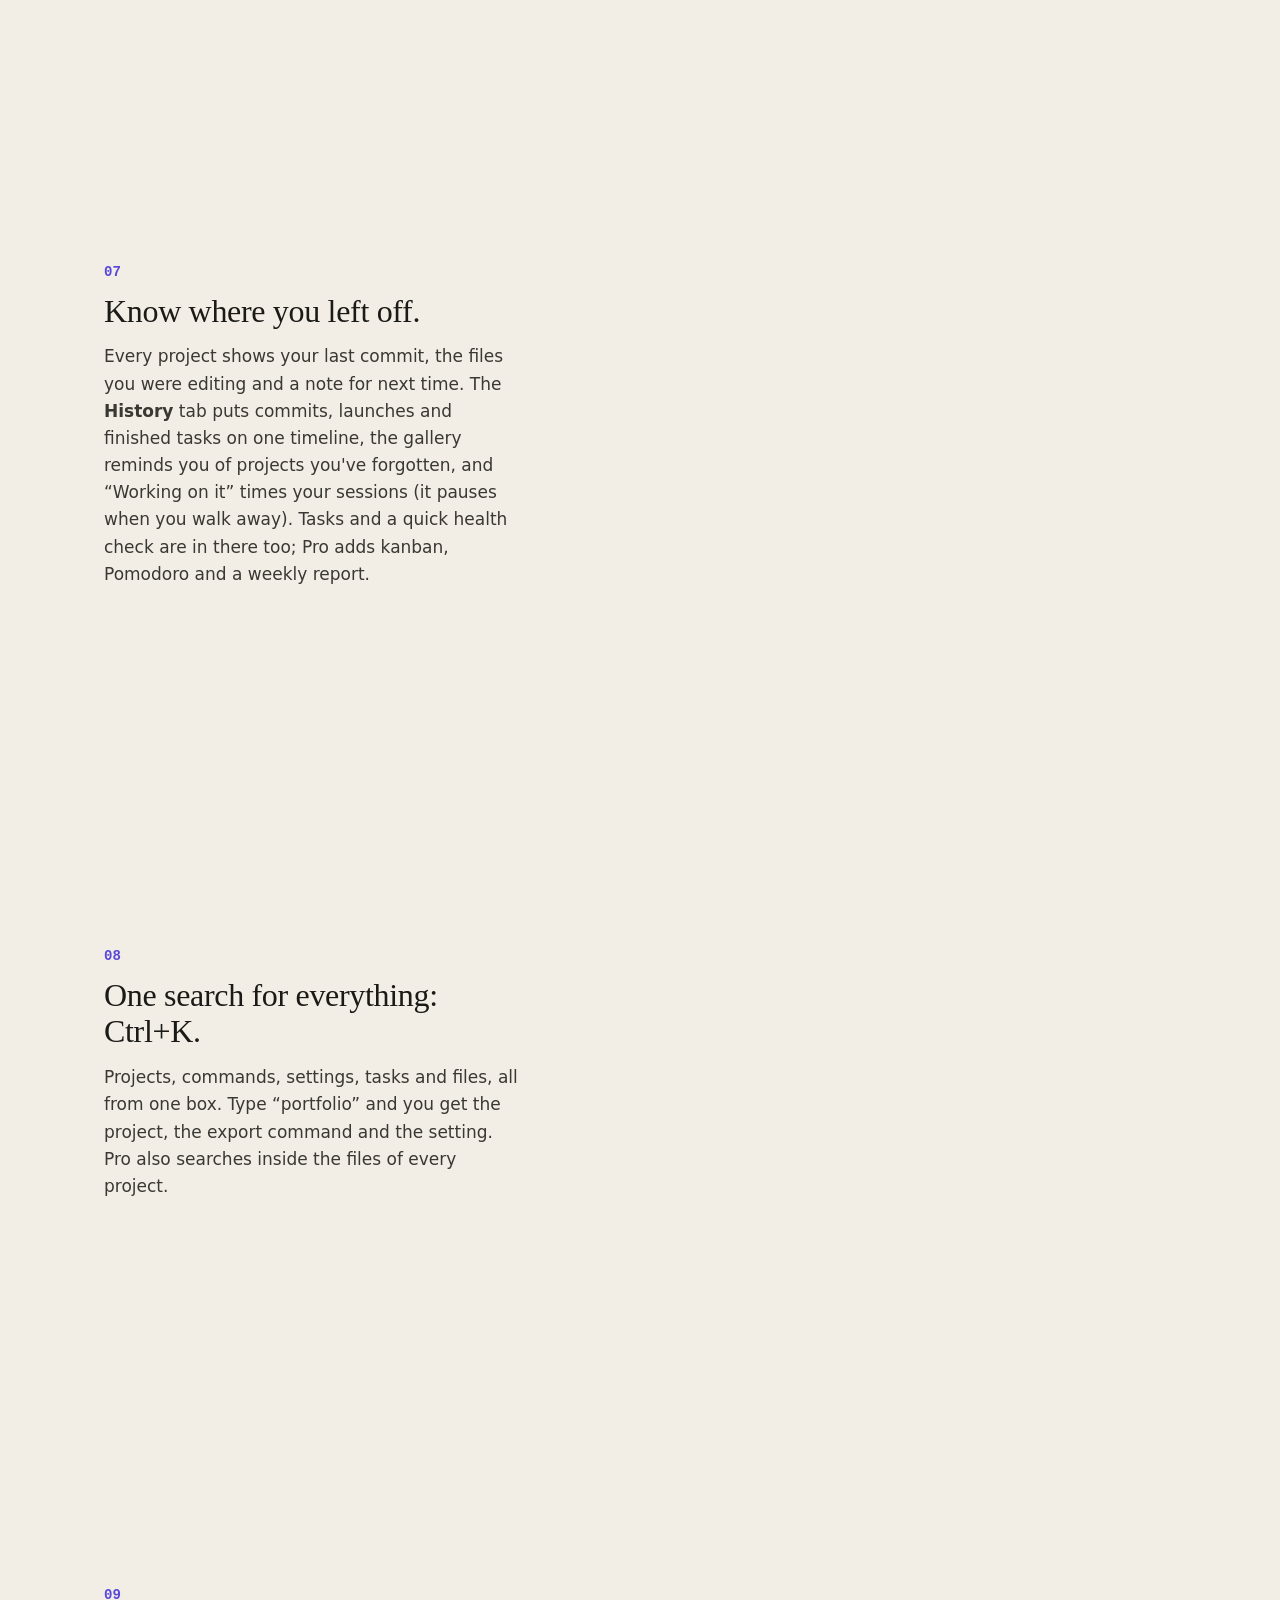
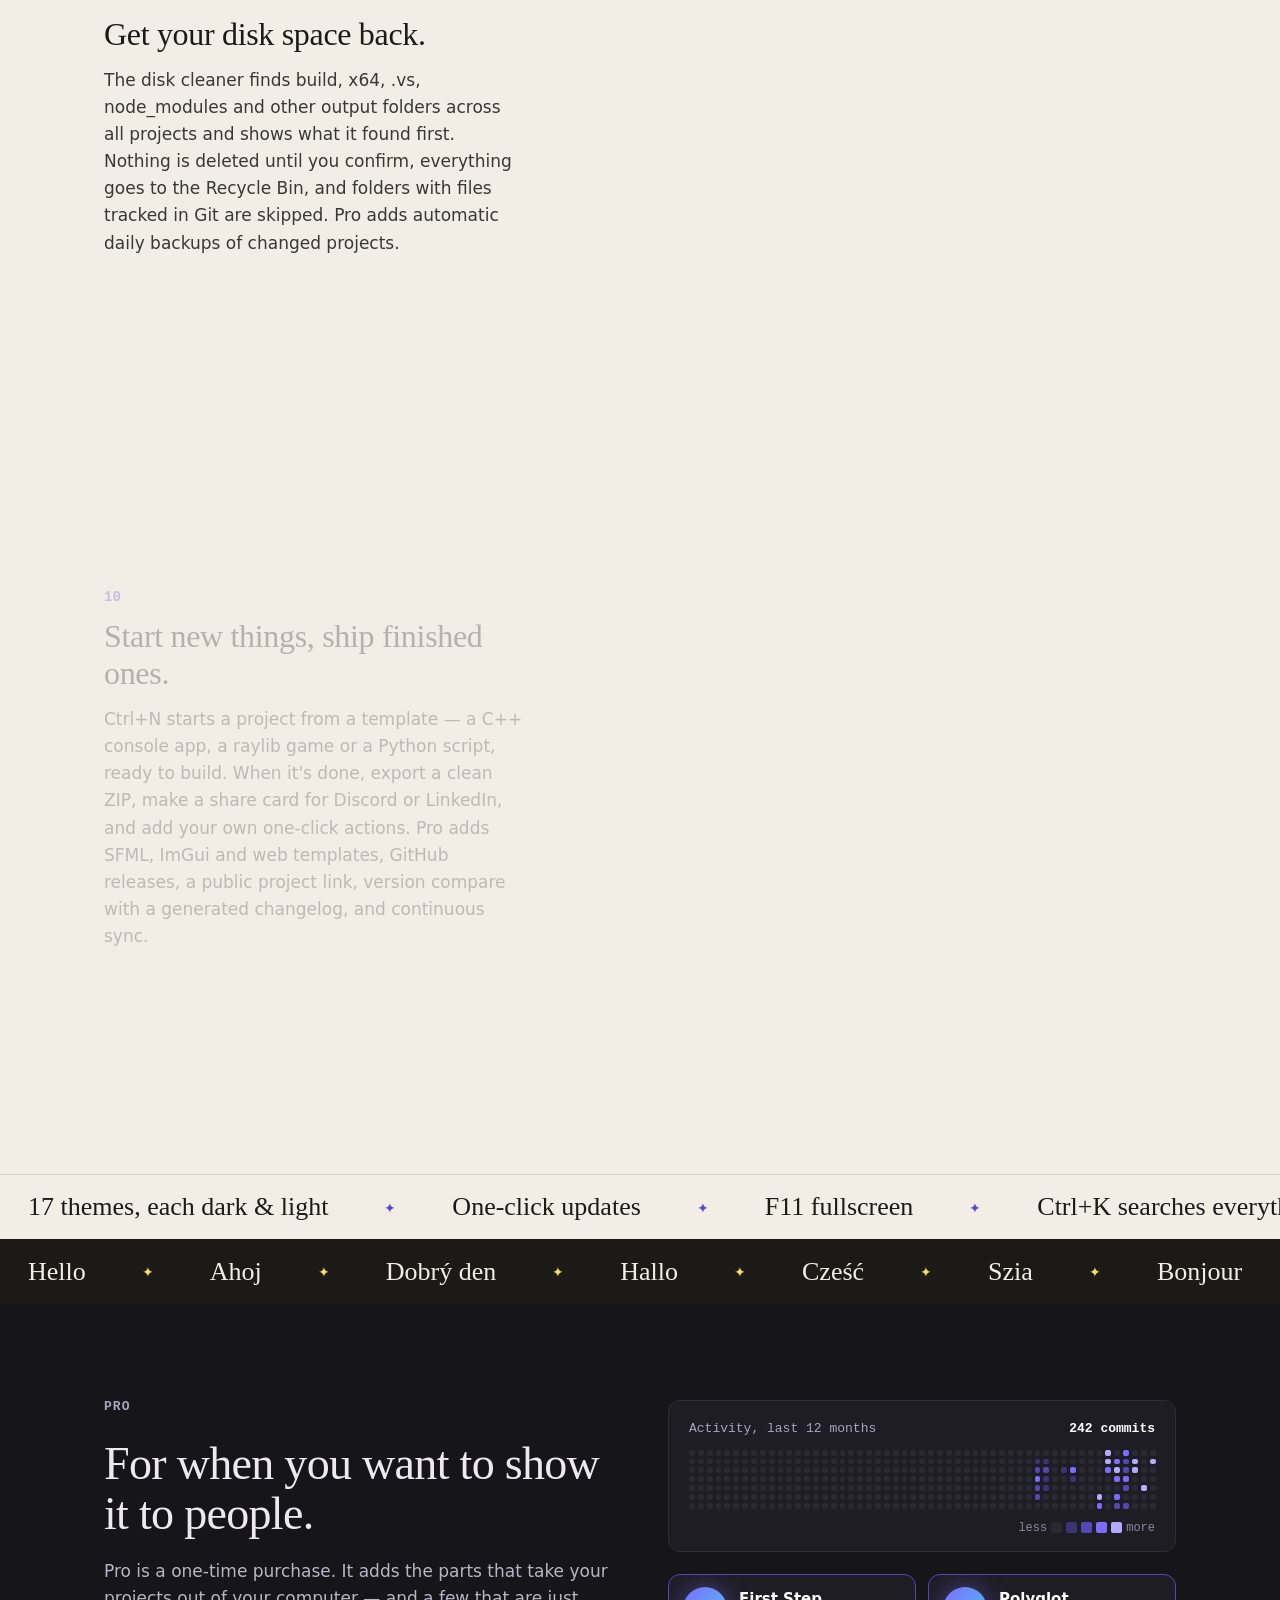
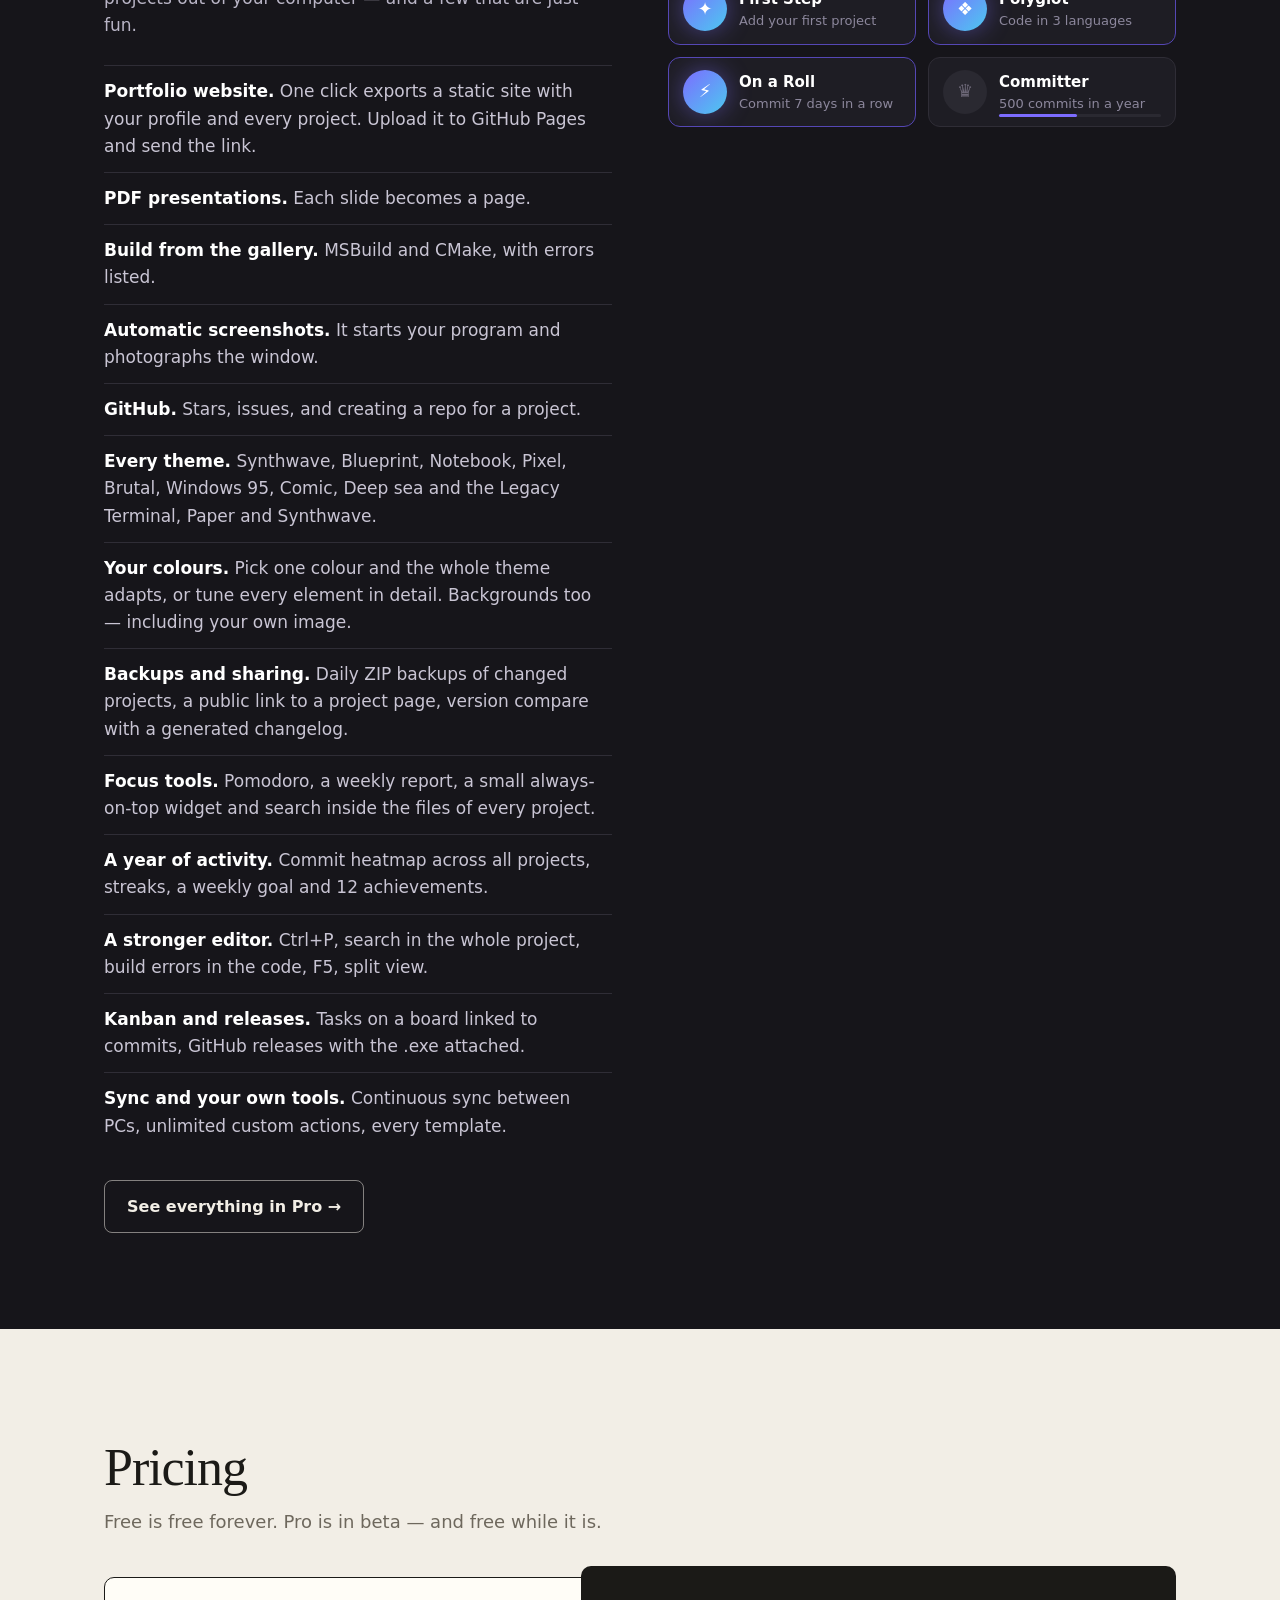
==== commit e373cc67: "Web: verzia 2.2.7 Co-Authored-By: Claude Opus 5.5 <noreply@anthropic.com>" ====
--- a/index.html
+++ b/index.html
@@ -52,7 +52,7 @@
 <!-- ============================================================ HERO -->
 <section class="d-hero">
   <div class="wrap">
-    <p class="kicker reveal-up">Free Windows app · v<span data-site="version">2.2.6</span></p>
+    <p class="kicker reveal-up">Free Windows app · v<span data-site="version">2.2.7</span></p>
     <h1 class="d-title">
       <span class="line"><span>All your projects,</span></span>
       <span class="line"><span>finally in <em class="mark">one</em> window.</span></span>
@@ -469,7 +469,7 @@
         </div>
         <div class="ss-win">
           <div class="ss-head">Windows protected your PC</div>
-          <p>App: ProjectGallery-Setup-<span data-site="version">2.2.6</span>.exe</p>
+          <p>App: ProjectGallery-Setup-<span data-site="version">2.2.7</span>.exe</p>
           <div class="ss-btns"><span class="ss-run">Run anyway</span><span>Don't run</span></div>
           <span class="ss-tip">② then this</span>
         </div>
@@ -510,7 +510,7 @@
   <h2>Try it on your <span class="underline">own folder.</span></h2>
   <p>It takes about ten seconds to see if you like it.</p>
   <a class="btn btn-ink magnet" data-href="download" href="#">Download for Windows — free</a>
-  <p class="meta">v<span data-site="version">2.2.6</span> · Windows 10 &amp; 11 · 4.2 MB · account optional</p>
+  <p class="meta">v<span data-site="version">2.2.7</span> · Windows 10 &amp; 11 · 4.2 MB · account optional</p>
 </section>
 
 </main>
